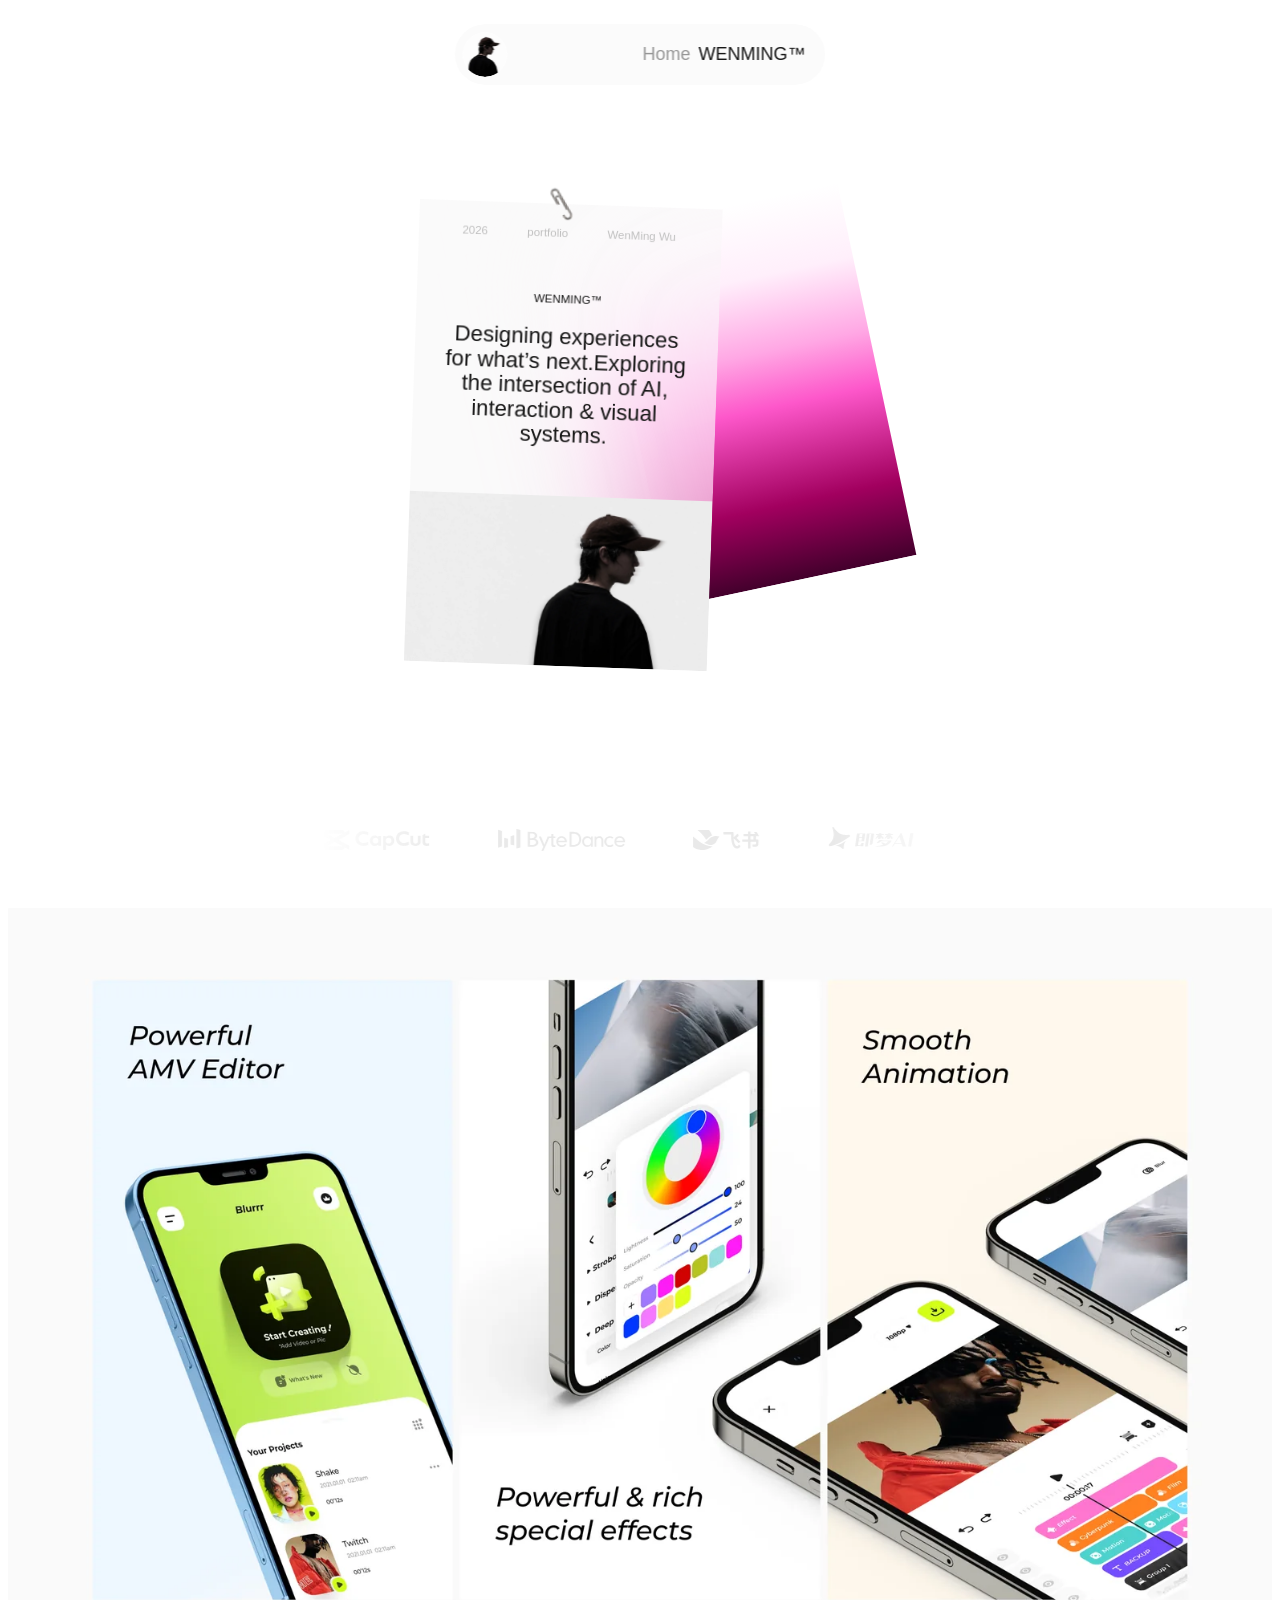
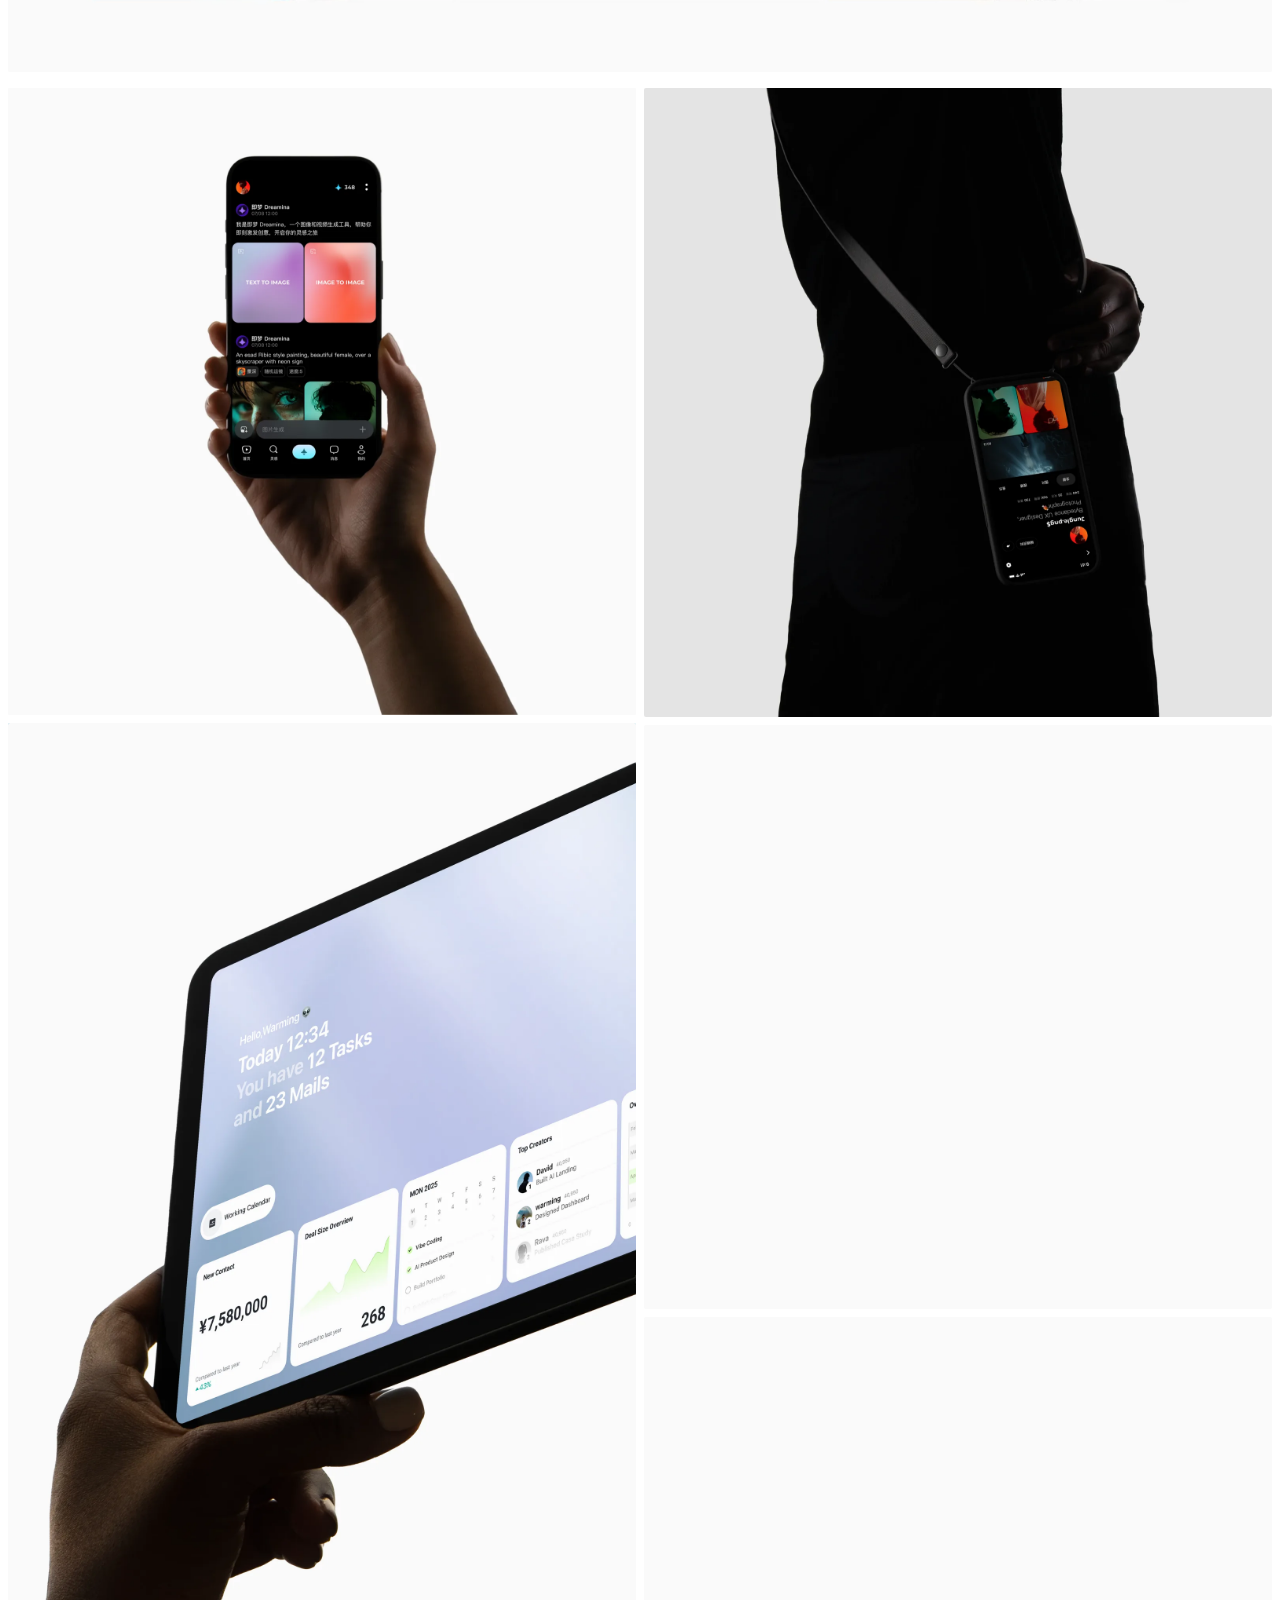
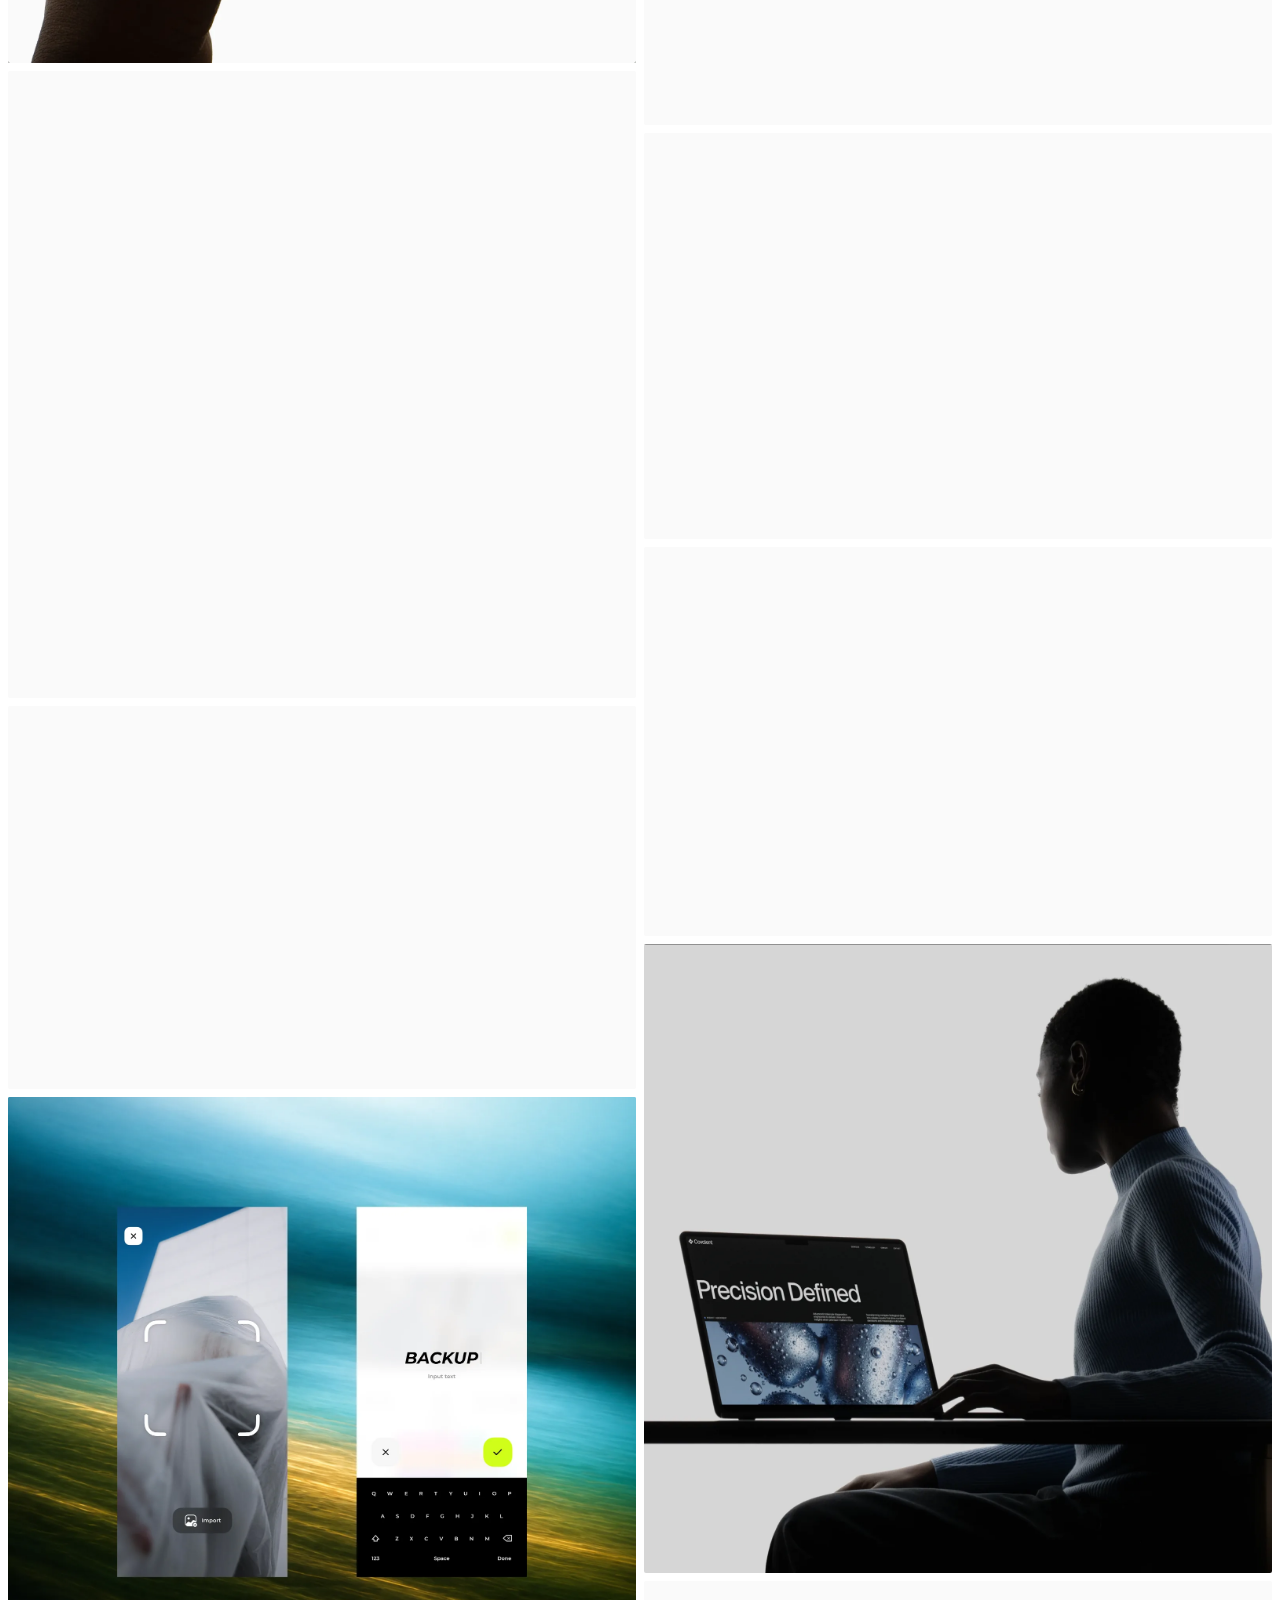
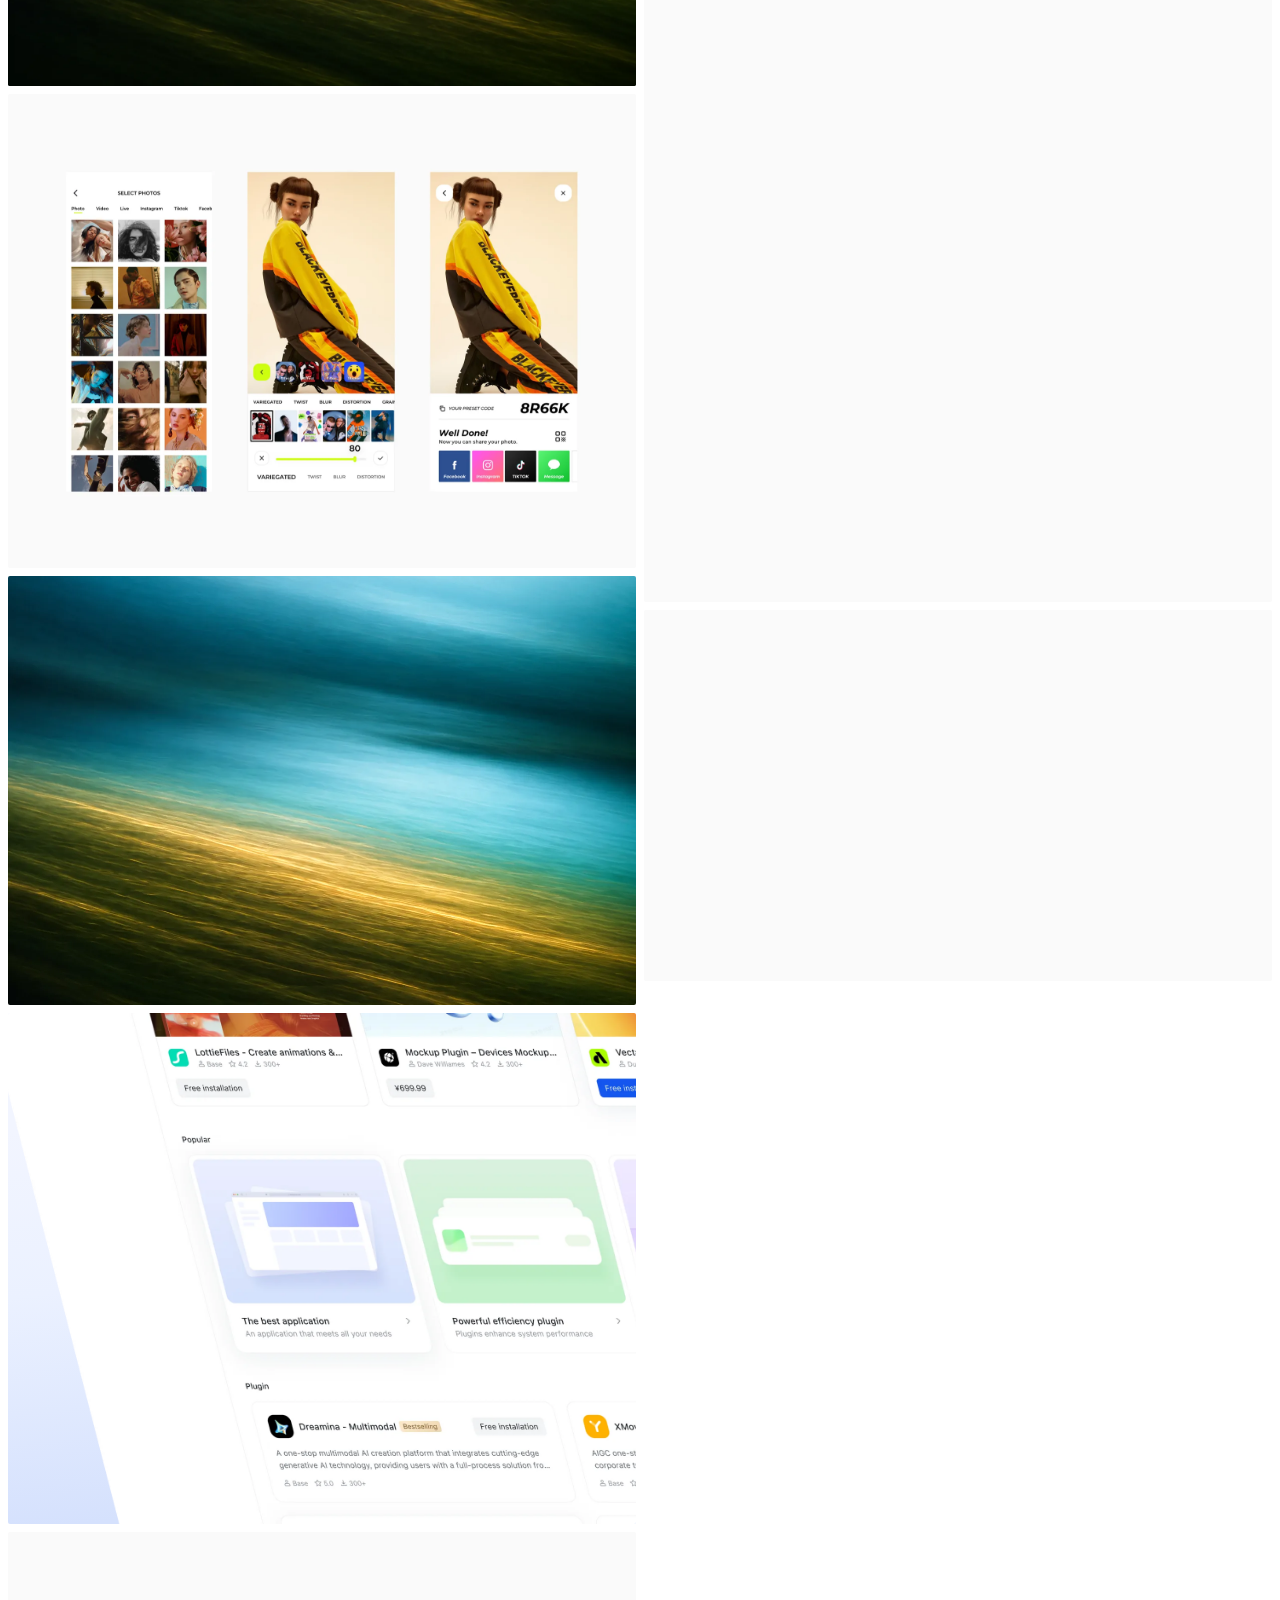
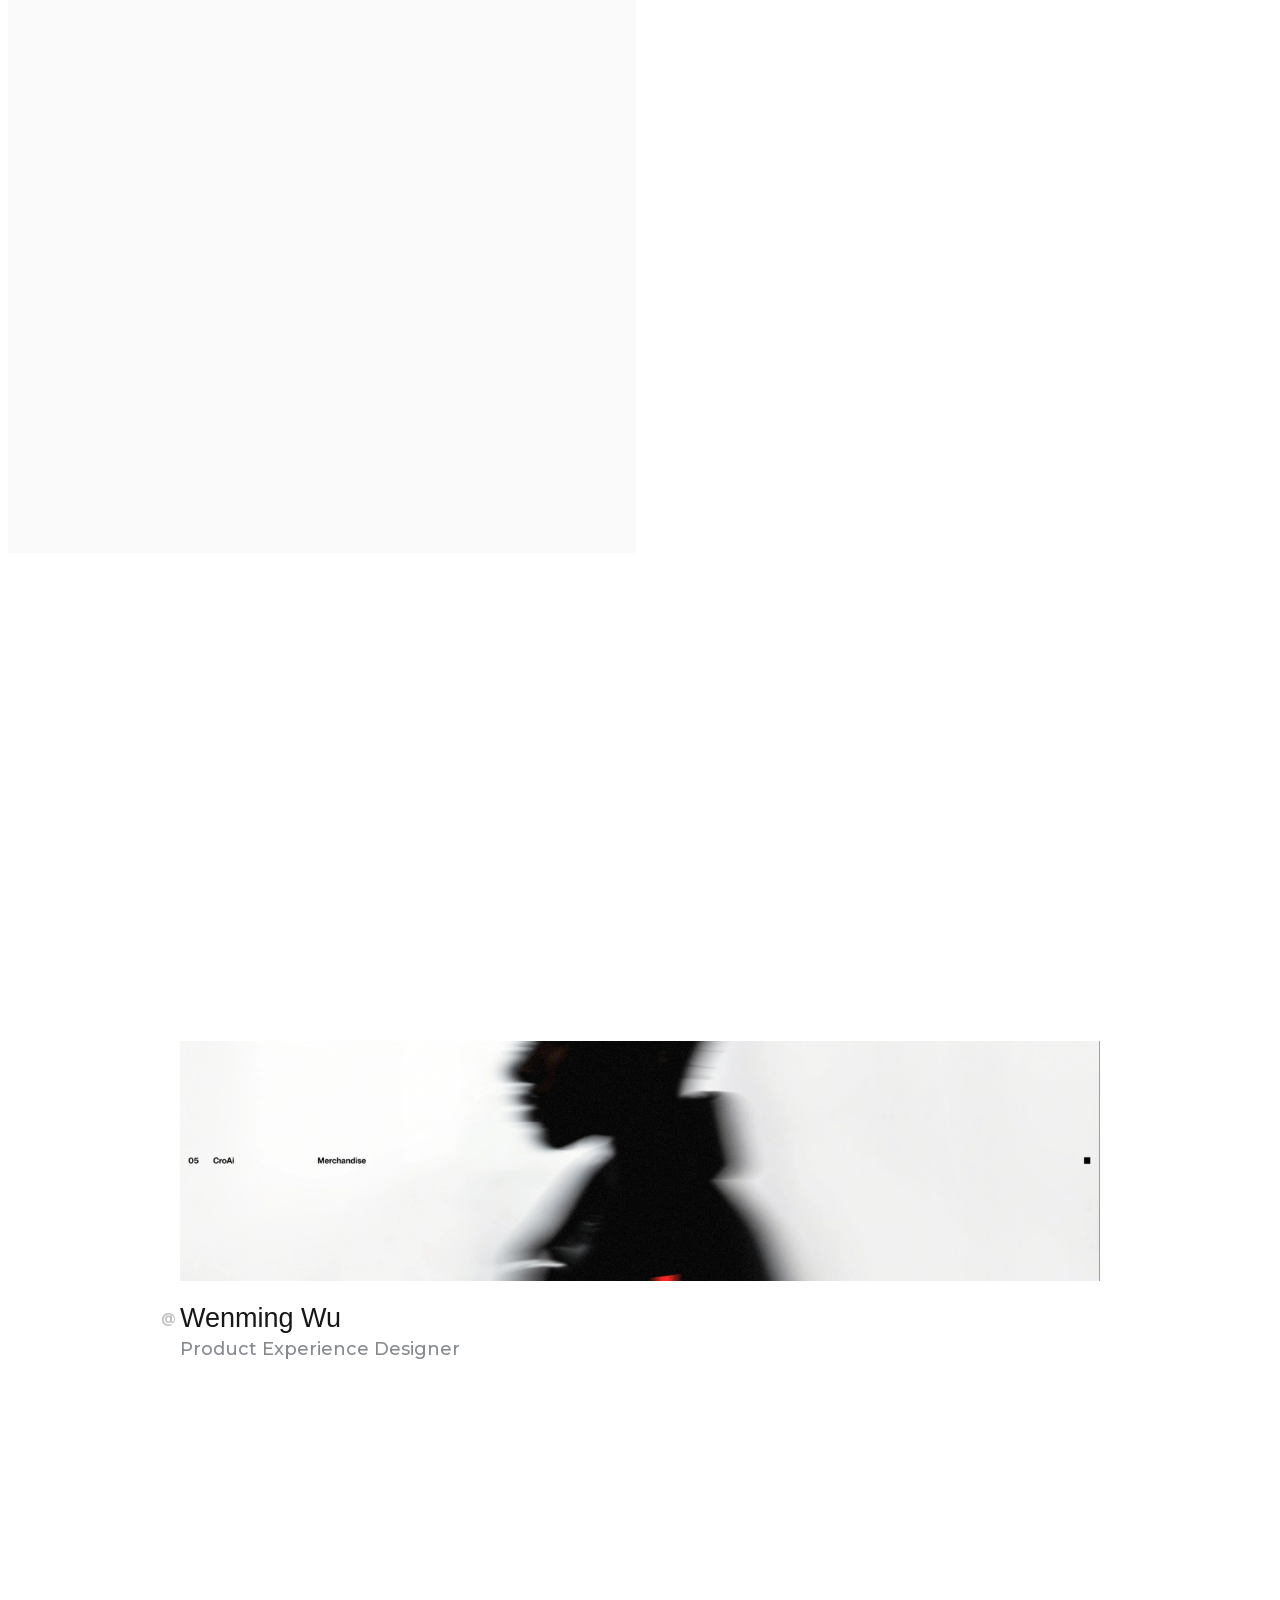
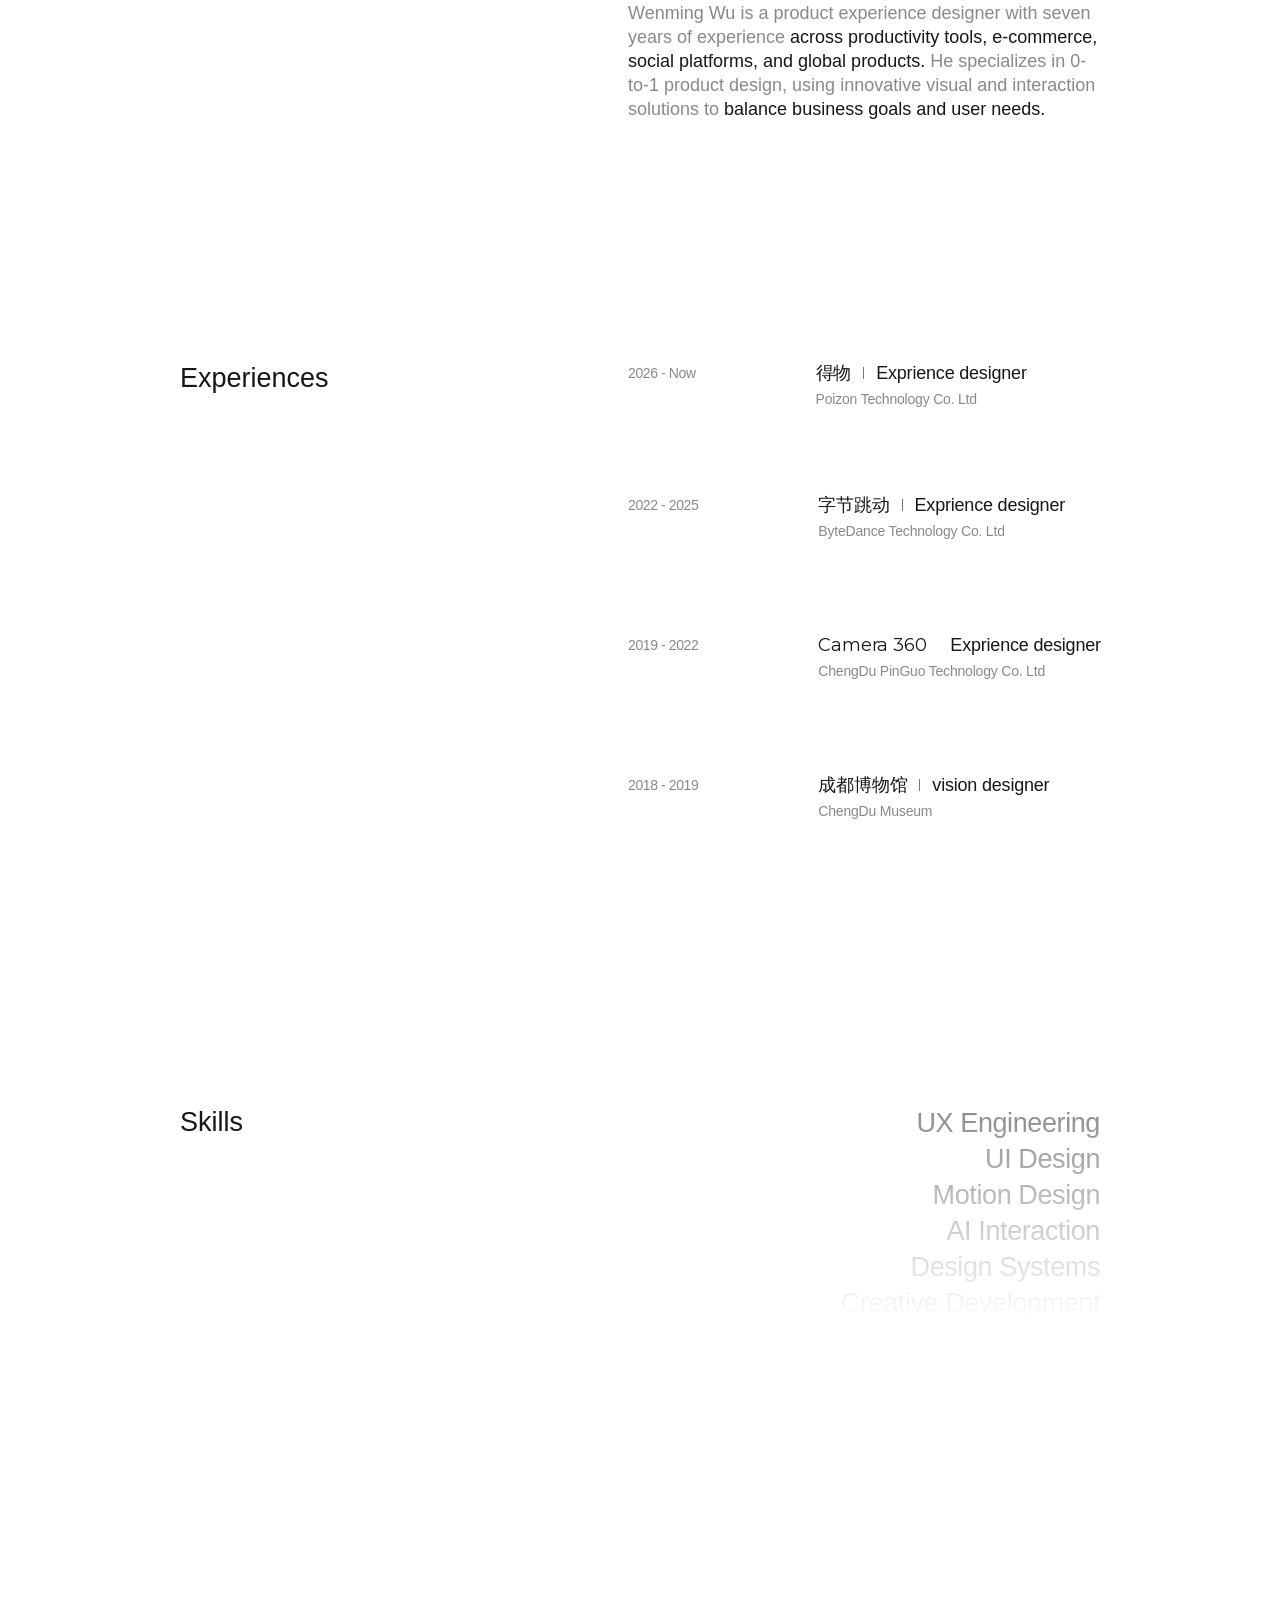
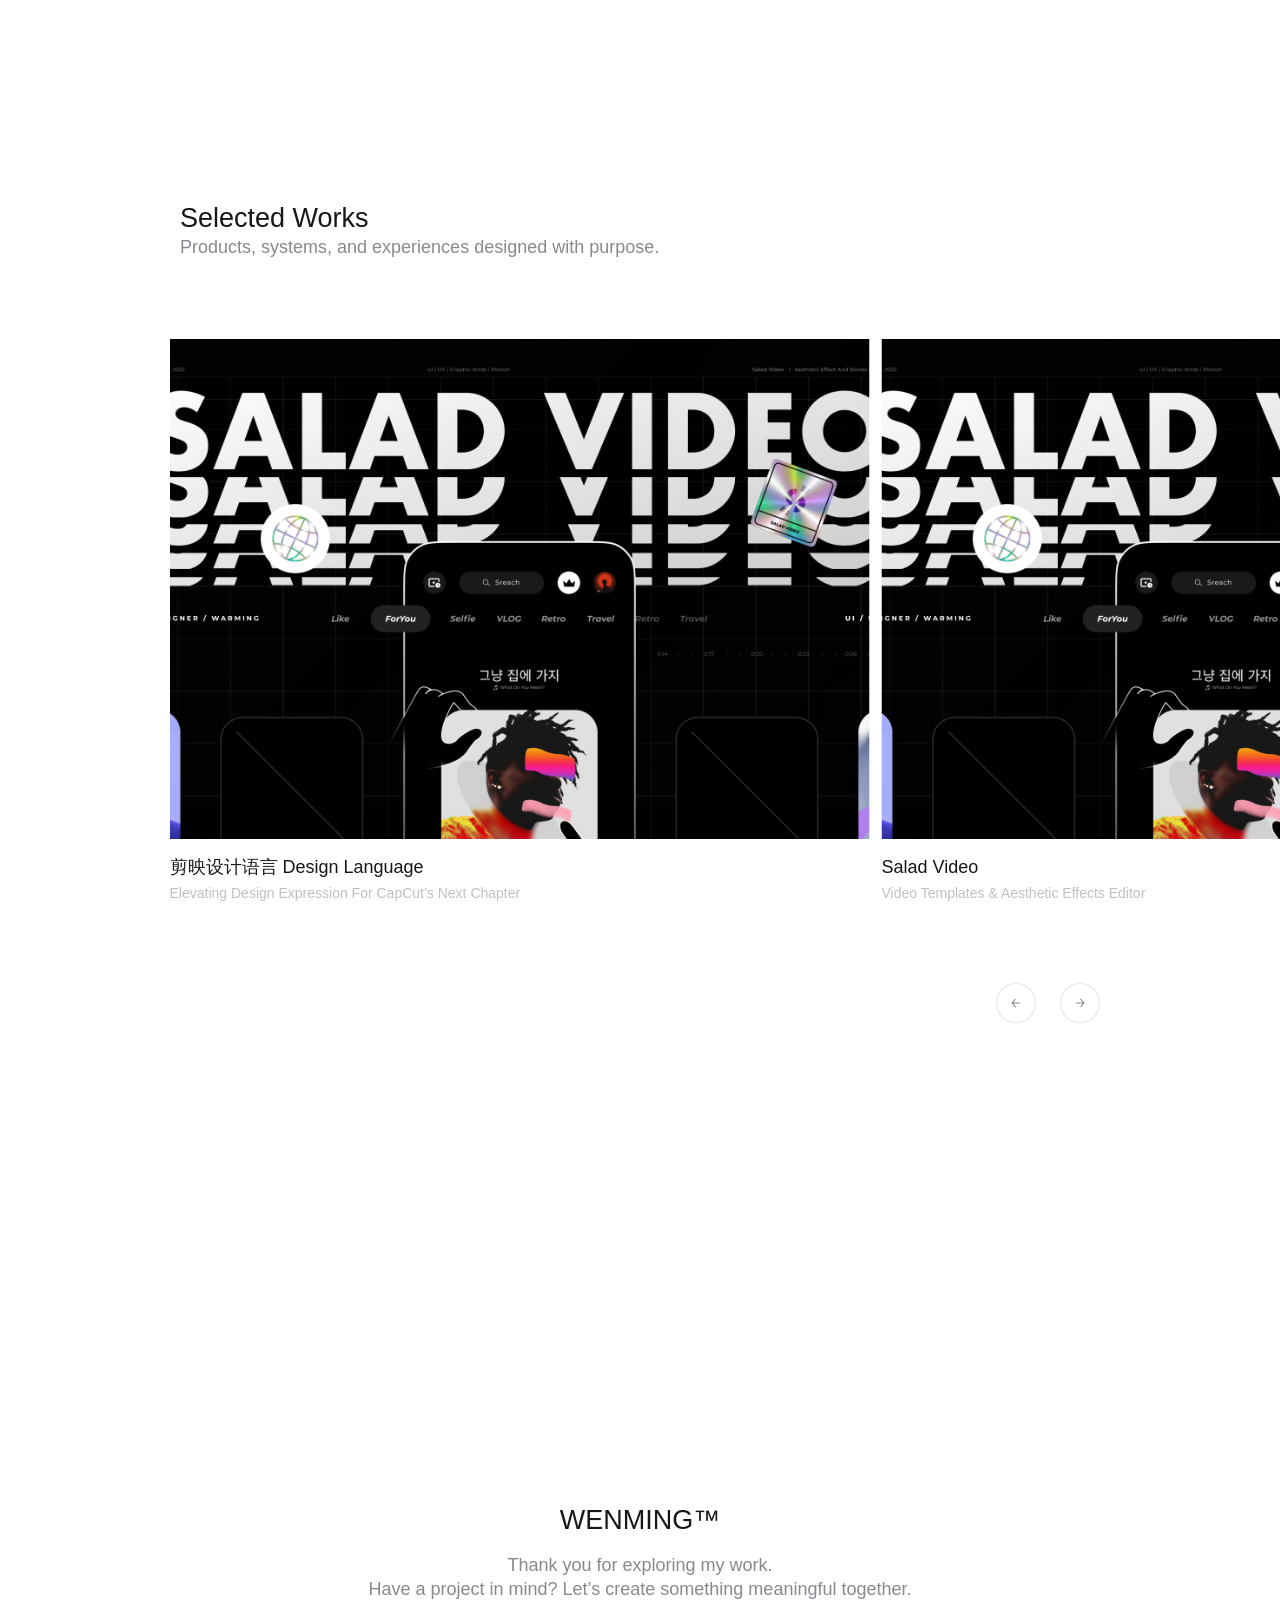
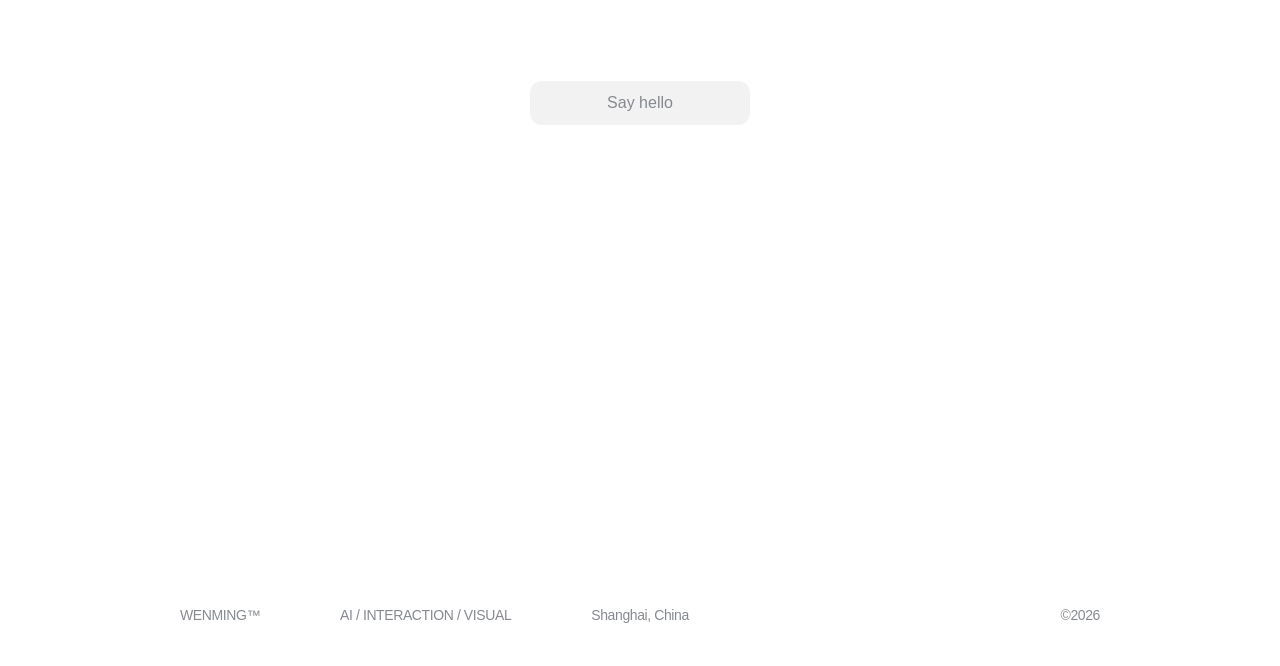
==== index.html @ 547f442d "Release site v1.1.0 mobile adaptation" ====
<!DOCTYPE html>
<html lang="zh-CN">
<head>
  <meta charset="UTF-8">
  <meta name="viewport" content="width=device-width, initial-scale=1.0">
  <meta name="description" content="Wu Wenming, product experience designer portfolio.">
  <title>Wu Wenming — Product Experience Designer</title>
  <link rel="preload" href="assets/fonts/montserrat-latin-400-600.woff2" as="font" type="font/woff2" crossorigin>
  <link rel="preload" href="assets/portfolio-v7/hero-card-image-1600.webp" as="image" type="image/webp">
  <link rel="preload" href="assets/portfolio-v7/paperclip-hd-384.webp" as="image" type="image/webp">
  <script>
    if ('scrollRestoration' in history) history.scrollRestoration = 'manual';
    window.scrollTo(0, 0);
  </script>
  <style>
    @font-face {
      font-family: "Montserrat";
      font-style: normal;
      font-weight: 400 600;
      font-display: swap;
      src: url("assets/fonts/montserrat-latin-400-600.woff2") format("woff2");
    }

    :root {
      --ink: #171717;
      --secondary: #868a8f;
      --muted: #c0c0c0;
      --canvas: #ffffff;
      --subtle: #fafafa;
      --nav-glass: rgba(245, 245, 245, 0.82);
      --dark: #111111;
      --info-blue: #e3eff9;
      --page-gutter: 16px;
      --content: 920px;
      --project-detail-content: 1200px;
      --type-title: 27px;
      --type-description: 18px;
      --type-label: 14px;
      --line-title: 34px;
      --line-description: 24px;
      --line-label: 20px;
      --mobile-info-gutter: 48px;
      --ease: cubic-bezier(0.22, 1, 0.36, 1);
      --ease-pop: cubic-bezier(0.34, 1.26, 0.64, 1);
    }

    * {
      box-sizing: border-box;
    }

    html {
      scroll-behavior: smooth;
      overflow-x: hidden;
      overflow-anchor: none;
      background: var(--canvas);
      scrollbar-color: rgba(23, 23, 23, 0.34) transparent;
      scrollbar-width: thin;
    }

    ::-webkit-scrollbar {
      width: 8px;
    }

    ::-webkit-scrollbar-track {
      background: transparent;
    }

    ::-webkit-scrollbar-thumb {
      border: 2px solid transparent;
      border-radius: 999px;
      background: rgba(23, 23, 23, 0.34);
      background-clip: padding-box;
    }

    html.lenis,
    html.lenis body {
      height: auto;
    }

    .lenis.lenis-smooth {
      scroll-behavior: auto !important;
    }

    .lenis.lenis-stopped {
      overflow: clip;
    }

    body {
      margin: 0;
      min-width: 320px;
      overflow-x: hidden;
      color: var(--ink);
      background: var(--canvas);
      font-family: "Montserrat", "Helvetica Neue", Arial, sans-serif;
      text-rendering: optimizeLegibility;
      -webkit-font-smoothing: antialiased;
    }

    body.is-loading {
      overflow: hidden;
    }

    body.is-loading::after {
      position: fixed;
      inset: 0;
      z-index: 1000;
      background: #fff;
      content: "";
    }

    ::selection {
      color: #149bff;
      background: rgba(20, 155, 255, 0.14);
    }

    button,
    a {
      color: inherit;
      font: inherit;
    }

    a {
      text-decoration: none;
    }

    img {
      display: block;
      max-width: 100%;
    }

    h1,
    h2,
    h3,
    p,
    figure {
      margin: 0;
    }

    .sr-only {
      position: absolute;
      width: 1px;
      height: 1px;
      padding: 0;
      overflow: hidden;
      clip: rect(0, 0, 0, 0);
      white-space: nowrap;
      border: 0;
    }

    .skip-link {
      position: fixed;
      top: 10px;
      left: 10px;
      z-index: 100;
      padding: 10px 14px;
      border-radius: 3px;
      color: #fff;
      background: #000;
      transform: translateY(-150%);
      transition: transform 220ms var(--ease);
    }

    .skip-link:focus {
      transform: translateY(0);
    }

    .topbar {
      --profile-width: min(395px, calc(100vw - 24px));
      --profile-avatar-x: -309px;
      --profile-avatar-y: 20.5px;
      --profile-avatar-scale: 1.6842;
      --topbar-closed-height: 45px;
      --topbar-avatar-slot: 46px;
      --topbar-closed-width: calc(100% - var(--topbar-avatar-slot));
      --topbar-panel-closed-shift: -23px;
      --profile-morph-duration: 800ms;
      --profile-morph-ease: cubic-bezier(0.32, 0.72, 0, 1);
      --profile-panel-background: rgba(250, 250, 250, 0.88);
      position: fixed;
      top: 32px;
      left: 50%;
      z-index: 50;
      display: flex;
      gap: 8px;
      align-items: flex-start;
      height: var(--topbar-closed-height);
      transform: translate(-50%, -8px);
      animation: topbar-in 680ms var(--ease) 520ms forwards;
      transition: height var(--profile-morph-duration) var(--profile-morph-ease);
    }

    .topbar::before {
      position: absolute;
      top: 0;
      left: 50%;
      z-index: 0;
      width: var(--topbar-closed-width);
      height: var(--topbar-closed-height);
      border-radius: 12px;
      background: var(--profile-panel-background);
      backdrop-filter: blur(20px) saturate(130%);
      -webkit-backdrop-filter: blur(20px) saturate(130%);
      content: "";
      transform: translateX(calc(-50% + var(--topbar-panel-closed-shift)));
      transform-origin: top center;
      transition:
        width var(--profile-morph-duration) var(--profile-morph-ease),
        height var(--profile-morph-duration) var(--profile-morph-ease),
        border-radius var(--profile-morph-duration) var(--profile-morph-ease),
        transform var(--profile-morph-duration) var(--profile-morph-ease);
      will-change: width, height, border-radius, transform;
    }

    .nav-pill {
      position: relative;
      z-index: 1;
      display: flex;
      gap: 4px;
      align-items: center;
      padding: 2px;
      border-radius: 12px;
      background: transparent;
      transition: opacity 240ms var(--ease), filter 240ms var(--ease);
    }

    @supports not ((backdrop-filter: blur(1px)) or (-webkit-backdrop-filter: blur(1px))) {
      .topbar::before {
        background: rgba(250, 250, 250, 0.96);
      }
    }

    .nav-link {
      display: inline-flex;
      align-items: center;
      justify-content: center;
      min-height: 41px;
      padding: 0 12px;
      border-radius: 10px;
      color: var(--secondary);
      font-size: 14px;
      font-weight: 500;
      text-transform: capitalize;
      transition: color 360ms var(--ease), background 360ms var(--ease), transform 360ms var(--ease);
    }

    .nav-link:focus-visible {
      color: var(--secondary);
      background: #f2f2f2;
      outline: none;
      box-shadow: inset 0 0 0 2px rgba(23, 23, 23, 0.22);
    }

    @media (hover: hover) {
      .nav-link:hover {
        color: var(--secondary);
        background: #f2f2f2;
      }
    }

    .nav-link:active {
      transform: scale(0.96);
    }

    .nav-link.is-active {
      color: var(--ink);
      background: #fff;
    }

    .avatar-pill {
      position: relative;
      z-index: 3;
      display: block;
      flex: none;
      width: 38px;
      height: 38px;
      margin-top: 3.5px;
      padding: 1px;
      overflow: hidden;
      border: 0;
      border-radius: 50%;
      background: #fafafa;
      cursor: pointer;
      transform-origin: top left;
      transition:
        transform var(--profile-morph-duration) var(--profile-morph-ease),
        padding var(--profile-morph-duration) var(--profile-morph-ease),
        background-color var(--profile-morph-duration) var(--profile-morph-ease),
        box-shadow var(--profile-morph-duration) var(--profile-morph-ease);
    }

    .avatar-pill span {
      position: relative;
      display: block;
      width: 100%;
      height: 100%;
      overflow: hidden;
      border-radius: 50%;
    }

    .avatar-pill img {
      position: absolute;
      top: 0;
      left: -65.33%;
      width: 177.68%;
      max-width: none;
      height: 100%;
    }

    .avatar-pill:hover {
      background: #f2f2f2;
    }

    .avatar-pill:focus-visible {
      outline: 2px solid rgba(23, 23, 23, 0.24);
      outline-offset: 2px;
    }

    .profile-card {
      position: absolute;
      top: 0;
      left: 50%;
      z-index: 2;
      width: var(--profile-width);
      height: 380px;
      padding: 104px 24px 24px;
      overflow: hidden;
      color: var(--secondary);
      font-family: "Helvetica Neue", Helvetica, Arial, sans-serif;
      pointer-events: none;
      opacity: 0;
      filter: blur(8px);
      transform: translateX(-50%);
      transition:
        opacity var(--profile-morph-duration) var(--profile-morph-ease),
        filter var(--profile-morph-duration) var(--profile-morph-ease);
    }

    .profile-kicker,
    .profile-title,
    .profile-meta,
    .profile-actions {
      opacity: 1;
      filter: none;
      transform: none;
      transition: none;
    }

    .profile-kicker {
      margin: 0;
      font-size: 10px;
      font-weight: 500;
      line-height: 12px;
      white-space: nowrap;
    }

    .profile-title {
      margin: 16px 0 0;
      color: var(--secondary);
      font-size: 23.4px;
      font-weight: 500;
      line-height: 30px;
    }

    .profile-title-line {
      display: block;
    }

    .profile-title-line strong {
      color: var(--ink);
      font-weight: 500;
    }

    .profile-meta {
      display: flex;
      align-items: flex-end;
      justify-content: space-between;
      width: 100%;
      margin-top: 16px;
      font-size: 10px;
      font-weight: 400;
      line-height: 12px;
      white-space: nowrap;
    }

    .profile-meta-left {
      display: flex;
      gap: 12px;
      align-items: flex-end;
    }

    .profile-actions {
      position: absolute;
      right: 24px;
      bottom: 24px;
      left: 24px;
      display: grid;
      grid-template-columns: 120px minmax(0, 1fr);
      gap: 8px;
      height: 44px;
    }

    .profile-action {
      display: inline-flex;
      gap: 2px;
      align-items: center;
      justify-content: center;
      height: 44px;
      border-radius: 12px;
      color: var(--secondary);
      background: #fff;
      font-size: 14px;
      font-weight: 400;
      line-height: 21px;
      letter-spacing: 0;
      transition: color 300ms var(--ease), background-color 300ms var(--ease), transform 300ms var(--ease);
    }

    .profile-action img {
      width: 12px;
      height: 12px;
      transition: transform 320ms var(--ease);
    }

    @media (hover: hover) {
      .profile-action:hover {
        color: var(--ink);
        background: #f2f2f2;
      }

      .profile-action:hover img {
        transform: translate(1px, -1px);
      }
    }

    .profile-action:active {
      transform: scale(0.98);
    }

    .topbar.is-profile-open {
      height: 380px;
      transition: height var(--profile-morph-duration) var(--profile-morph-ease);
    }

    .topbar.is-profile-open::before {
      width: var(--profile-width);
      height: 380px;
      border-radius: 16px;
      background: var(--profile-panel-background);
      transform: translateX(-50%);
      transition:
        width var(--profile-morph-duration) var(--profile-morph-ease),
        height var(--profile-morph-duration) var(--profile-morph-ease),
        border-radius var(--profile-morph-duration) var(--profile-morph-ease),
        transform var(--profile-morph-duration) var(--profile-morph-ease);
    }

    .topbar.is-profile-open .nav-pill {
      pointer-events: none;
      opacity: 0;
      filter: blur(9px);
      transform: none;
    }

    .topbar.is-profile-open .avatar-pill {
      padding: 0;
      background: transparent;
      box-shadow: none;
      transform: translate3d(var(--profile-avatar-x), var(--profile-avatar-y), 0) scale(var(--profile-avatar-scale));
      transition:
        transform var(--profile-morph-duration) var(--profile-morph-ease),
        padding var(--profile-morph-duration) var(--profile-morph-ease),
        background-color var(--profile-morph-duration) var(--profile-morph-ease),
        box-shadow var(--profile-morph-duration) var(--profile-morph-ease);
    }

    .topbar.is-profile-open .avatar-pill:focus-visible {
      outline: none;
    }

    .topbar.is-profile-open .profile-card {
      pointer-events: auto;
      opacity: 1;
      filter: blur(0);
    }

    .topbar.is-profile-open .profile-kicker,
    .topbar.is-profile-open .profile-title,
    .topbar.is-profile-open .profile-meta,
    .topbar.is-profile-open .profile-actions {
      opacity: 1;
      filter: none;
      transform: none;
      transition-delay: 0ms;
    }

    .hero {
      position: relative;
      min-height: max(100svh, 680px);
      overflow: hidden;
      background: var(--canvas);
    }

    .hero-flash {
      position: absolute;
      top: 15.625%;
      left: 50%;
      width: min(1251px, calc(100% - 40px), 122.168svh);
      aspect-ratio: 1251 / 704;
      overflow: hidden;
      background: #f5f5f5;
      transform: translateX(-50%);
    }

    .hero-flash-frame {
      position: absolute;
      inset: 0;
      width: 100%;
      height: 100%;
      object-fit: cover;
      opacity: 0;
      visibility: hidden;
    }

    .hero-flash-frame.is-active {
      opacity: 1;
      visibility: visible;
    }

    .hero-meta {
      position: absolute;
      top: 50%;
      left: 50%;
      display: flex;
      align-items: center;
      justify-content: space-between;
      width: min(1100px, calc(100% - 80px), 107.422svh);
      color: #171717;
      font-size: 14px;
      font-weight: 600;
      line-height: normal;
      text-transform: capitalize;
      transform: translate(-50%, -50%);
      pointer-events: none;
    }

    .hero-meta-left {
      display: flex;
      gap: 100px;
      align-items: center;
    }

    .hero-meta-marker {
      width: 12px;
      height: 12px;
      background: #111;
    }

    .hero-meta-name {
      position: relative;
      text-transform: uppercase;
    }

    .hero-meta-name::before {
      content: "@";
      position: absolute;
      right: calc(100% + 2px);
    }

    .hero-statement {
      position: absolute;
      bottom: 5.47%;
      left: 50%;
      width: min(520px, calc(100% - 40px));
      color: #c0c0c0;
      font-size: 18px;
      font-weight: 500;
      line-height: 30px;
      text-align: center;
      transform: translateX(-50%);
    }

    .hero-statement {
      opacity: 0;
      filter: blur(8px);
      transform: translate(-50%, 12px);
      animation: statement-in 720ms var(--ease) 520ms forwards;
    }

    .about {
      position: relative;
      min-height: max(100svh, 900px);
      color: #fff;
      background:
        linear-gradient(180deg, #000 0%, #000 9%, #03101d 22%, #0e3b70 44%, #2367ad 65%, #74a9dd 82%, #e3eff9 100%);
    }

    .about-inner {
      position: relative;
      width: min(var(--content), calc(100% - 40px));
      min-height: max(100svh, 900px);
      margin: 0 auto;
      padding: clamp(92px, 11.523svh, 118px) 0;
    }

    .about-grid {
      display: grid;
      grid-template-columns: minmax(0, 390px) minmax(0, 390px);
      gap: 140px;
    }

    .about-identity {
      position: relative;
      display: flex;
      flex-direction: column;
      gap: 2px;
    }

    .about-identity h2,
    .experience-title,
    .skills-title {
      color: #fff;
      font-size: 18px;
      font-weight: 600;
      line-height: 27px;
    }

    .about-identity h2 {
      text-transform: uppercase;
    }

    .about-identity h2::before {
      content: "@";
      position: absolute;
      right: calc(100% + 4px);
    }

    .about-identity p {
      color: rgba(255, 255, 255, 0.7);
      font-size: 14px;
      font-weight: 500;
      line-height: 21px;
    }

    .about-copy {
      width: 390px;
      margin-top: 80px;
      color: #fff;
      font-size: 18px;
      font-weight: 500;
      line-height: 27px;
      text-transform: capitalize;
    }

    .about-emphasis {
      text-decoration: underline;
      text-decoration-thickness: 1px;
      text-underline-offset: 2px;
    }

    .logo-marquee {
      position: absolute;
      bottom: clamp(92px, 11.523svh, 118px);
      left: -20px;
      width: calc(100% + 40px);
      height: 40px;
      overflow: hidden;
      mask-image: linear-gradient(90deg, transparent, #000 9%, #000 91%, transparent);
      -webkit-mask-image: linear-gradient(90deg, transparent, #000 9%, #000 91%, transparent);
    }

    .logo-track {
      display: flex;
      width: max-content;
      height: 40px;
      opacity: 0.6;
      transform: translateZ(0);
      will-change: transform;
      animation: marquee 22s linear infinite;
    }

    .logo-set {
      display: flex;
      flex: none;
      gap: 80px;
      align-items: center;
      padding-right: 80px;
    }

    .marquee-logo {
      display: flex;
      flex: none;
      align-items: center;
      justify-content: center;
      height: 40px;
    }

    .marquee-logo img {
      flex: none;
      object-fit: contain;
    }

    .marquee-logo--bytedance {
      width: 145px;
    }

    .marquee-logo--bytedance img {
      width: 145px;
      height: 28px;
    }

    .marquee-logo--capcut {
      width: 100px;
    }

    .marquee-logo--capcut img {
      width: 100px;
      height: 19px;
    }

    .marquee-logo--dreamina {
      gap: 5px;
      width: 96px;
    }

    .marquee-logo--dreamina .logo-mark {
      width: 22px;
      height: 22px;
    }

    .marquee-logo--dreamina .logo-word {
      width: 58px;
      height: 14px;
    }

    .marquee-logo--feishu {
      position: relative;
      width: 67px;
    }

    .marquee-logo--feishu .logo-mark {
      position: absolute;
      top: 50%;
      left: 0;
      width: 25.45px;
      height: 19.43px;
      transform: translateY(-50%);
    }

    .feishu-word-crop {
      position: absolute;
      top: 50%;
      left: 29.75px;
      width: 36.75px;
      height: 21px;
      overflow: hidden;
      transform: translateY(-50%);
    }

    .marquee-logo--feishu .logo-word-source {
      position: absolute;
      top: -3.32px;
      left: -35.88px;
      width: 74.08px;
      max-width: none;
      height: 27.64px;
    }

    .marquee-logo--poizon {
      width: 68px;
    }

    .marquee-logo--poizon img {
      width: 62px;
      height: 24px;
    }

    .experience {
      min-width: 0;
    }

    .experience-list {
      display: flex;
      flex-direction: column;
      gap: 40px;
      margin-top: 40px;
    }

    .experience-row {
      display: grid;
      grid-template-columns: 70px minmax(0, 1fr);
      gap: 60px;
      align-items: start;
      min-height: 84px;
    }

    .experience-date {
      color: rgba(255, 255, 255, 0.6);
      font-size: 12px;
      font-weight: 600;
      line-height: 24px;
      white-space: nowrap;
    }

    .experience-detail {
      min-width: 0;
    }

    .company-line {
      display: flex;
      gap: 12px;
      align-items: center;
      color: #fff;
      font-size: 14px;
      font-weight: 500;
      line-height: 24px;
      white-space: nowrap;
    }

    .company-line > span:first-child {
      font-family: "PingFang SC", "Montserrat", sans-serif;
    }

    .company-line .divider {
      width: 1px;
      height: 12px;
      background: currentColor;
      opacity: 0.58;
    }

    .company-period {
      color: rgba(255, 255, 255, 0.7);
      font-size: 14px;
      font-weight: 500;
      line-height: 24px;
      white-space: nowrap;
    }

    .company-logo {
      display: flex;
      align-items: center;
      justify-content: flex-start;
      width: 108px;
      height: 20px;
      margin-top: 16px;
      opacity: 0.4;
    }

    .company-logo img {
      width: auto;
      max-width: 100%;
      max-height: 30px;
      object-fit: contain;
    }

    .company-logo--poizon img {
      width: 50px;
      height: 20px;
    }

    .company-logo--bytedance img {
      width: 102px;
      height: 20px;
    }

    .skills {
      display: flex;
      gap: 24px;
      align-items: start;
      justify-content: space-between;
      margin-top: 80px;
    }

    .skills-list {
      width: 208px;
      color: transparent;
      background: linear-gradient(180deg, #fff 20%, rgba(255, 255, 255, 0.1) 100%);
      background-clip: text;
      -webkit-background-clip: text;
      font-size: 18px;
      font-weight: 600;
      line-height: 27px;
      text-align: right;
    }

    .gallery {
      width: 100%;
      padding: 16px;
      background: var(--canvas);
    }

    .gallery-feature,
    .gallery-item {
      position: relative;
      overflow: hidden;
      border-radius: 2px;
      background: #fafaf9;
    }

    .gallery-feature {
      width: 100%;
      aspect-ratio: 1408 / 1072;
    }

    .gallery-feature img,
    .gallery-item img {
      width: 100%;
      height: 100%;
      object-fit: cover;
    }

    .gallery-grid {
      display: grid;
      grid-template-columns: minmax(0, 1fr) minmax(0, 1fr);
      gap: 16px;
      margin-top: 16px;
    }

    .gallery-column {
      display: flex;
      flex-direction: column;
      gap: 16px;
      min-width: 0;
    }

    .ratio-portrait { aspect-ratio: 696 / 1044; }
    .ratio-landscape { aspect-ratio: 696 / 522; }
    .ratio-square { aspect-ratio: 696 / 695; }
    .ratio-wide { aspect-ratio: 696 / 460; }
    .ratio-short { aspect-ratio: 696 / 450; }
    .ratio-tall { aspect-ratio: 696 / 647; }

    .works {
      overflow: hidden;
      padding: 240px 20px 160px;
      background: var(--canvas);
    }

    .works-inner {
      width: min(var(--content), 100%);
      margin: 0 auto;
    }

    .works-intro {
      display: flex;
      flex-direction: column;
      gap: 8px;
      width: 592px;
      max-width: 100%;
    }

    .works-intro h2,
    .works-intro p {
      font-family: "Montserrat", "Helvetica Neue", Arial, sans-serif;
      font-size: 27px;
      line-height: 40px;
    }

    .works-intro h2 {
      font-weight: 500;
    }

    .works-intro p {
      color: var(--secondary);
      font-weight: 400;
    }

    .works-marquee {
      width: calc(50vw + min(var(--content), calc(100vw - 40px)) / 2);
      margin-top: 60px;
      overflow: visible;
    }

    .works-track {
      display: flex;
      width: max-content;
      transform: translate3d(0, 0, 0);
      will-change: transform;
    }

    .works-set {
      display: flex;
      flex: none;
      gap: 6px;
    }

    .work-card {
      display: flex;
      flex: 0 0 min(700px, calc(100vw - 40px));
      flex-direction: column;
      gap: 12px;
      min-width: 0;
      cursor: pointer;
    }

    .work-cover {
      position: relative;
      aspect-ratio: 700 / 420;
      overflow: hidden;
      border-radius: 2px;
      background: var(--subtle);
    }

    .work-cover img {
      width: 100%;
      height: 100%;
      object-fit: cover;
    }

    .work-copy {
      display: flex;
      flex-direction: column;
      gap: 0;
      margin-top: 0;
      font-size: 14px;
      line-height: normal;
      letter-spacing: 0.5px;
    }

    .work-copy h3 {
      font-family: -apple-system, BlinkMacSystemFont, "SF Pro Text", "PingFang SC", sans-serif;
      font-size: inherit;
      font-weight: 500;
    }

    .work-copy p {
      overflow: hidden;
      color: var(--secondary);
      font-family: "Montserrat", Arial, sans-serif;
      font-weight: 500;
      margin-top: 4px;
      text-overflow: ellipsis;
      white-space: nowrap;
    }

    .work-explore-row {
      display: flex;
      align-items: center;
      min-height: 31px;
      margin-top: 16px;
      visibility: hidden;
      opacity: 0;
      filter: blur(5px);
      transform: translateY(8px);
      transition: visibility 0s linear 360ms, opacity 360ms var(--ease), filter 360ms var(--ease), transform 460ms var(--ease);
    }

    .work-card:hover .work-explore-row,
    .work-card:focus-within .work-explore-row {
      visibility: visible;
      opacity: 1;
      filter: blur(0);
      transform: translateY(0);
      transition-delay: 0s;
    }

    .work-explore {
      display: inline-flex;
      gap: 6px;
      align-items: center;
      justify-content: center;
      padding: 8px 12px;
      border: 0.5px solid rgba(0, 0, 0, 0.1);
      border-radius: 8px;
      color: var(--ink);
      background: #fff;
      font-family: "Montserrat", Arial, sans-serif;
      font-size: 12px;
      font-weight: 600;
      line-height: normal;
      letter-spacing: 0;
      text-transform: capitalize;
      cursor: pointer;
      appearance: none;
      transition: color 320ms var(--ease), background-color 320ms var(--ease), transform 320ms var(--ease);
      -webkit-tap-highlight-color: transparent;
    }

    .work-explore:hover {
      background: #f2f2f2;
    }

    .work-explore:active {
      transform: scale(0.97);
    }

    .work-explore:focus-visible {
      outline: 2px solid #149bff;
      outline-offset: 3px;
    }

    .work-explore img {
      width: 10px;
      height: 10px;
    }

    .works-controls {
      display: flex;
      gap: 20px;
      align-items: center;
      justify-content: flex-end;
      width: 100%;
      margin-top: 60px;
    }

    .works-nav-button {
      display: inline-flex;
      align-items: center;
      justify-content: center;
      width: 40px;
      height: 40px;
      padding: 12px;
      border: 0.5px solid rgba(0, 0, 0, 0.1);
      border-radius: 50%;
      background: #fff;
      cursor: pointer;
      appearance: none;
      transition: background-color 320ms var(--ease), transform 420ms var(--ease);
      -webkit-tap-highlight-color: transparent;
    }

    .works-nav-button--next {
      background: var(--subtle);
    }

    .works-nav-button img {
      width: 16px;
      height: 16px;
      transition: transform 420ms var(--ease);
    }

    .works-nav-button--previous img {
      transform: rotate(180deg);
    }

    .works-nav-button:hover {
      background: #f2f2f2;
    }

    .works-nav-button--previous:hover img {
      transform: translateX(-2px) rotate(180deg);
    }

    .works-nav-button--next:hover img {
      transform: translateX(2px);
    }

    .works-nav-button:active {
      transform: scale(0.94);
      transition-duration: 120ms;
    }

    .works-nav-button:focus-visible {
      outline: 2px solid #149bff;
      outline-offset: 3px;
    }

    body.project-detail-open {
      overflow: hidden;
    }

    .project-detail {
      position: fixed;
      inset: 0;
      z-index: 90;
      visibility: hidden;
      overflow: hidden;
      opacity: 0;
      pointer-events: none;
      background: #fff;
      backdrop-filter: none;
      -webkit-backdrop-filter: none;
      transition: opacity 420ms var(--ease), visibility 0s linear 420ms;
    }

    .project-detail.is-open {
      visibility: visible;
      opacity: 1;
      pointer-events: auto;
      transition: opacity 520ms var(--ease), visibility 0s;
    }

    @supports not ((backdrop-filter: blur(1px)) or (-webkit-backdrop-filter: blur(1px))) {
      .project-detail {
        background: #fff;
      }
    }

    .project-detail-scroll {
      position: absolute;
      inset: 0;
      overflow-x: hidden;
      overflow-y: auto;
      overscroll-behavior: contain;
      scrollbar-color: rgba(23, 23, 23, 0.24) transparent;
      scrollbar-width: thin;
    }

    .project-detail-scroll:focus {
      outline: none;
    }

    .project-detail-close {
      position: fixed;
      top: 40px;
      right: 40px;
      z-index: 2;
      display: inline-flex;
      align-items: center;
      justify-content: center;
      width: 40px;
      height: 40px;
      padding: 10px;
      border: 0.417px solid rgba(0, 0, 0, 0.1);
      border-radius: 50%;
      background: var(--subtle);
      cursor: pointer;
      appearance: none;
      opacity: 0;
      filter: blur(8px);
      transform: scale(0.92);
      transition: color 320ms var(--ease), background-color 320ms var(--ease), opacity 500ms var(--ease), filter 500ms var(--ease), transform 500ms var(--ease);
      -webkit-tap-highlight-color: transparent;
    }

    .project-detail.is-open .project-detail-close {
      opacity: 1;
      filter: blur(0);
      transform: scale(1);
      transition-delay: 200ms, 0ms, 320ms, 320ms, 320ms;
    }

    .project-detail-close:hover {
      background: #f2f2f2;
    }

    .project-detail-close:active {
      transform: scale(0.94);
      transition-duration: 120ms;
    }

    .project-detail-close:focus-visible {
      outline: none;
    }

    .project-detail-close img {
      width: 20px;
      height: 20px;
      transform: rotate(45deg);
    }

    .project-detail-header {
      display: flex;
      flex-direction: column;
      gap: 16px;
      align-items: center;
      justify-content: center;
      width: min(403px, calc(100% - 96px));
      margin: 80px auto 0;
      text-align: center;
      letter-spacing: 0.5px;
    }

    .project-detail-year,
    .project-detail-name,
    .project-detail-title {
      opacity: 0;
      filter: blur(10px);
      transform: translateY(10px);
    }

    .project-detail-title {
      color: var(--ink);
      font-family: "Montserrat", Arial, sans-serif;
      font-size: var(--type-title);
      font-weight: 500;
      line-height: normal;
    }

    .project-detail-year,
    .project-detail-name {
      color: var(--secondary);
      font-family: -apple-system, BlinkMacSystemFont, "SF Pro Text", "PingFang SC", sans-serif;
      font-size: var(--type-label);
      font-weight: 500;
      line-height: normal;
    }

    .project-detail.is-open .project-detail-title,
    .project-detail.is-open .project-detail-year,
    .project-detail.is-open .project-detail-name {
      opacity: 1;
      filter: blur(0);
      transform: translateY(0);
      transition: opacity 600ms var(--ease), filter 600ms var(--ease), transform 700ms var(--ease);
    }

    .project-detail.is-open .project-detail-title {
      transition-delay: 120ms;
    }

    .project-detail.is-open .project-detail-year {
      transition-delay: 220ms;
    }

    .project-detail.is-open .project-detail-name {
      transition-delay: 320ms;
    }

    .project-detail-gallery {
      width: min(var(--project-detail-content), calc(100% - 40px));
      margin: 80px auto 120px;
      opacity: 0;
      filter: blur(10px);
      transform: translateY(72px);
    }

    .project-detail.is-open .project-detail-gallery {
      opacity: 1;
      filter: blur(0);
      transform: translateY(0);
      transition: opacity 800ms var(--ease) 260ms, filter 800ms var(--ease) 260ms, transform 900ms var(--ease) 260ms;
    }

    .project-detail-media {
      position: relative;
      width: 100%;
      overflow: hidden;
      background: #fafafa;
    }

    .project-detail-media img {
      display: block;
      width: 100%;
      height: 100%;
      object-fit: cover;
      opacity: 0;
    }

    .project-detail-media.is-loaded img {
      opacity: 1;
    }

    .project-detail-media.is-error::after {
      position: absolute;
      inset: 0;
      display: grid;
      place-items: center;
      color: var(--secondary);
      font-size: 12px;
      content: "Image unavailable";
    }

    .reveal {
      opacity: 0;
      filter: blur(9px);
      transform: translateY(24px);
      transition: opacity 680ms var(--ease), filter 680ms var(--ease), transform 680ms var(--ease);
      transition-delay: var(--reveal-delay, 0ms);
    }

    .reveal.is-visible {
      opacity: 1;
      filter: blur(0);
      transform: translateY(0);
    }

    @keyframes mask-rise {
      to { transform: translateY(0); }
    }

    @keyframes statement-in {
      to { opacity: 1; filter: blur(0); transform: translate(-50%, 0); }
    }

    @keyframes topbar-in {
      to { transform: translate(-50%, 0); }
    }

    @keyframes marquee {
      to { transform: translateX(-50%); }
    }

    @media (max-width: 900px) {
      .topbar {
        top: 16px;
        max-width: calc(100% - 24px);
      }

      .nav-link {
        padding: 0 11px;
        font-size: 12px;
      }

      .hero-meta {
        width: min(86%, calc(100% - 64px));
        font-size: 12px;
      }

      .hero-meta-left {
        gap: clamp(32px, 9vw, 80px);
      }

      .about {
        min-height: 0;
      }

      .about-inner {
        width: calc(100% - 40px);
        min-height: 0;
        padding: 120px 0;
      }

      .about-grid {
        grid-template-columns: 1fr;
        gap: 100px;
      }

      .about-copy {
        width: min(390px, 100%);
      }

      .skills {
        width: min(390px, 100%);
      }

      .logo-marquee {
        position: relative;
        bottom: auto;
        left: -20px;
        margin-top: 100px;
      }

      .experience-list {
        width: min(390px, 100%);
      }

      .works {
        padding-top: 160px;
      }
    }

    @media (max-width: 640px) {
      .topbar {
        --topbar-closed-height: 42px;
        --topbar-avatar-slot: 44px;
      }

      .nav-pill {
        gap: 1px;
      }

      .nav-link {
        min-height: 38px;
        padding: 0 8px;
        font-size: 11px;
      }

      .avatar-pill {
        width: 36px;
        height: 36px;
        margin-top: 3px;
      }

      .avatar-pill span {
        width: 100%;
        height: 100%;
      }

      .profile-title {
        font-size: clamp(20px, 3.65vw, 23.4px);
        line-height: clamp(27px, 4.69vw, 30px);
      }

      .profile-actions {
        grid-template-columns: minmax(104px, 120px) minmax(0, 1fr);
      }

      .hero-flash {
        top: 18%;
        width: calc(100% - 24px);
      }

      .hero-meta {
        top: 50%;
        width: calc(100% - 40px);
        font-size: 10px;
      }

      .hero-meta-left {
        gap: 20px;
      }

      .hero-meta-marker {
        width: 8px;
        height: 8px;
      }

      .hero-statement {
        width: calc(100% - 40px);
        font-size: 16px;
        line-height: 24px;
      }

      .experience-row {
        grid-template-columns: 72px minmax(0, 1fr);
        gap: 20px;
      }

      .company-line {
        flex-wrap: wrap;
        gap: 4px 8px;
        font-size: 13px;
        line-height: 20px;
        white-space: normal;
      }

      .company-line .divider {
        margin-top: 4px;
      }

      .company-period {
        font-size: 13px;
        line-height: 20px;
        white-space: normal;
      }

      .company-logo {
        margin-top: 10px;
      }

      .logo-set {
        gap: 48px;
        padding-right: 48px;
      }

      .gallery {
        padding: 16px;
      }

      .gallery-grid {
        grid-template-columns: 1fr;
        gap: 16px;
        margin-top: 16px;
      }

      .gallery-column {
        gap: 16px;
      }

      .works {
        padding: 120px 20px 100px;
      }

      .works-intro h2,
      .works-intro p {
        font-size: 24px;
        line-height: 34px;
      }

      .works-marquee {
        margin-top: 60px;
      }

      .works-set {
        gap: 6px;
      }

      .work-copy {
        font-size: 14px;
        line-height: normal;
      }

      .works-controls {
        margin-top: 40px;
      }

      .project-detail-close {
        top: 16px;
        right: 16px;
        width: 40px;
        height: 40px;
        padding: 10px;
      }

      .project-detail-header {
        width: calc(100% - 88px);
        margin-top: 88px;
      }

      .project-detail-title {
        font-size: 24px;
        line-height: 32px;
      }

      .project-detail-year,
      .project-detail-name {
        font-size: 14px;
      }

      .project-detail-gallery {
        width: calc(100% - 40px);
        margin-top: 64px;
        margin-bottom: 80px;
      }
    }

    @media (hover: none) {
      .work-explore-row {
        visibility: visible;
        opacity: 1;
        filter: blur(0);
        transform: none;
      }
    }

    @media (max-width: 360px) {
      .nav-link {
        padding: 0 6px;
        font-size: 10px;
      }
    }

    /* PortfolioPageFrame1 - latest Figma layout */
    body {
      font-family: "Helvetica Neue", Helvetica, Arial, "PingFang SC", sans-serif;
    }

    .topbar {
      --topbar-closed-height: 49px;
      --topbar-avatar-slot: 54px;
      --topbar-panel-closed-shift: -27px;
      gap: 12px;
    }

    .topbar::before,
    .nav-pill {
      border-radius: 12px;
    }

    .nav-pill {
      gap: 4px;
      padding: 2px;
    }

    .nav-link {
      min-height: 45px;
      padding: 0 12px;
      font-family: "Helvetica Neue", Helvetica, Arial, sans-serif;
      font-size: 14px;
      font-weight: 400;
    }

    .avatar-pill {
      width: 42px;
      height: 42px;
      margin-top: 3.5px;
    }

    .hero {
      height: max(100svh, 720px);
      min-height: 720px;
      background: #f7f8f8 url("assets/portfolio-v4/hero-bg.png") center / cover no-repeat;
    }

    .hero-flash {
      top: 50%;
      width: min(920px, calc(100vw - 40px), calc((100svh - 180px) * 1.776));
      aspect-ratio: 920 / 518;
      border-radius: 0;
      background: #edf0ef;
      transform: translate(-50%, -50%);
    }

    .hero-meta {
      top: 50%;
      width: min(1100px, calc(100% - 80px));
      font-family: "Helvetica Neue", Helvetica, Arial, sans-serif;
      font-size: 16px;
      font-weight: 500;
      line-height: 21px;
      letter-spacing: -0.4px;
      text-transform: uppercase;
    }

    .hero-meta-left {
      gap: 100px;
    }

    .hero-meta-name {
      text-transform: uppercase;
    }

    .hero-meta-name::before {
      right: calc(100% + 2px);
      font-family: "Montserrat", Arial, sans-serif;
      font-size: 14px;
      font-weight: 600;
    }

    .hero-logo-row {
      position: absolute;
      bottom: 50px;
      left: 50%;
      width: min(640px, calc(100% - 40px));
      height: 40px;
      overflow: hidden;
      opacity: 0.1;
      transform: translateX(-50%);
      mask-image: linear-gradient(90deg, transparent 0, #000 20%, #000 80%, transparent 100%);
      -webkit-mask-image: linear-gradient(90deg, transparent 0, #000 20%, #000 80%, transparent 100%);
    }

    .hero-logo-track {
      display: flex;
      width: max-content;
      height: 40px;
      transform: translate3d(-50%, 0, 0);
      will-change: transform;
      animation: hero-logo-marquee 32s linear infinite;
    }

    .hero-logo-set {
      display: flex;
      flex: none;
      gap: 60px;
      align-items: center;
      height: 40px;
      padding-right: 60px;
    }

    .hero-logo-row img {
      flex: none;
      height: 40px;
      object-fit: contain;
    }

    .hero-logo-row img:nth-child(1) { width: 145px; }
    .hero-logo-row img:nth-child(2) { width: 97.344px; }
    .hero-logo-row img:nth-child(3) { width: 91.429px; }
    .hero-logo-row img:nth-child(4) { width: 66.5px; }
    .hero-logo-row img:nth-child(5) { width: 68px; }

    @keyframes hero-logo-marquee {
      to { transform: translate3d(0, 0, 0); }
    }

    .about {
      height: max(100svh, 720px);
      min-height: 720px;
      background: linear-gradient(
        180deg,
        rgb(233, 244, 247) 0%,
        rgb(128, 180, 233) 20%,
        rgb(29, 98, 173) 40%,
        rgb(9, 52, 99) 60%,
        rgb(3, 3, 3) 80%,
        rgb(4, 4, 4) 100%
      );
    }

    .about-inner {
      display: flex;
      align-items: center;
      width: min(920px, calc(100% - 40px));
      height: 100%;
      min-height: 0;
      padding: 0;
    }

    .about-grid {
      grid-template-columns: minmax(0, 409px) minmax(0, 371px);
      gap: 140px;
      width: 100%;
    }

    .about-profile {
      display: flex;
      flex-direction: column;
      min-width: 0;
    }

    .about-identity {
      gap: 0;
    }

    .about-identity h2,
    .experience-title,
    .skills-title {
      font-family: "Helvetica Neue", Helvetica, Arial, sans-serif;
      font-size: 18px;
      font-weight: 400;
      line-height: 21px;
      letter-spacing: -0.4px;
    }

    .about-identity h2 {
      text-transform: none;
    }

    .about-identity h2::before {
      right: calc(100% + 4px);
      font-family: "Montserrat", Arial, sans-serif;
      font-size: 14px;
      font-weight: 600;
    }

    .about-identity p {
      margin-top: 2px;
      font-family: "Montserrat", Arial, sans-serif;
      font-size: 14px;
      font-weight: 500;
      line-height: 21px;
    }

    .about-copy {
      width: 409px;
      margin-top: 120px;
      font-family: "Helvetica Neue", Helvetica, Arial, sans-serif;
      font-size: 18px;
      font-weight: 400;
      line-height: 21px;
      letter-spacing: -0.4px;
      text-transform: none;
    }

    .skills {
      gap: 24px;
      margin-top: 120px;
    }

    .skills-list {
      width: 171px;
      color: transparent;
      background: linear-gradient(180deg, #fff 15%, rgba(255, 255, 255, 0.08) 100%);
      background-clip: text;
      -webkit-background-clip: text;
      font-family: "Helvetica Neue", Helvetica, Arial, sans-serif;
      font-size: 18px;
      font-weight: 400;
      line-height: 21px;
      letter-spacing: -0.4px;
      text-align: right;
    }

    .experience-list {
      gap: 40px;
      margin-top: 40px;
    }

    .experience-row {
      grid-template-columns: 70px minmax(0, 1fr);
      gap: 60px;
      min-height: 78px;
    }

    .experience-date,
    .company-line,
    .company-period {
      font-family: "Helvetica Neue", Helvetica, Arial, "PingFang SC", sans-serif;
      font-size: 14.4px;
      font-weight: 400;
      line-height: 19px;
      letter-spacing: -0.2px;
    }

    .experience-date {
      color: rgba(255, 255, 255, 0.6);
    }

    .company-line {
      gap: 12px;
    }

    .company-line .divider {
      height: 12px;
    }

    .company-period {
      margin-top: 4px;
      color: rgba(255, 255, 255, 0.7);
    }

    .company-logo {
      height: 20px;
      margin-top: 16px;
      opacity: 0.4;
    }

    .gallery {
      padding: 8px;
    }

    .gallery-feature {
      aspect-ratio: 1424 / 908;
    }

    .gallery-grid {
      gap: 8px;
      margin-top: 8px;
    }

    .gallery-column {
      gap: 8px;
    }

    .gallery-square {
      aspect-ratio: 708 / 706.983;
    }

    .gallery-phone-pair {
      display: flex;
      gap: 36px;
      align-items: center;
      justify-content: center;
      aspect-ratio: 708 / 560;
      background: #fafaf9;
    }

    .gallery-phone-pair img {
      flex: none;
      width: 28.955%;
      height: 79.286%;
      border-radius: 12px;
      object-fit: cover;
    }

    .gallery-left-wide { aspect-ratio: 708 / 464; }
    .gallery-right-tall { aspect-ratio: 708 / 658.155; }
    .gallery-right-medium { aspect-ratio: 708 / 460; }
    .gallery-right-short { aspect-ratio: 708 / 450; }

    .gallery-right-tall img {
      position: absolute;
      inset: 0;
    }

    .works {
      overflow: visible;
      margin-top: 320px;
      padding: 0 20px;
    }

    .works-inner {
      width: min(920px, 100%);
      max-width: 920px;
      margin: 0 auto;
    }

    .works-intro {
      width: 100%;
      margin: 0 0 120px;
    }

    .works-intro h2,
    .works-intro p {
      font-family: "Helvetica Neue", Helvetica, Arial, sans-serif;
      font-weight: 400;
      letter-spacing: -0.4px;
    }

    .works-intro h2 {
      font-size: 27px;
      line-height: 30px;
    }

    .works-intro p {
      color: var(--secondary);
      font-size: 27px;
      line-height: 30px;
    }

    .works-grid {
      display: grid;
      grid-template-columns: repeat(2, minmax(0, 1fr));
      gap: 80px 40px;
    }

    .work-card {
      display: flex;
      flex: none;
      flex-direction: column;
      gap: 12px;
      min-width: 0;
      cursor: pointer;
      outline: none;
    }

    .work-cover {
      aspect-ratio: 5 / 3;
      border-radius: 2px;
    }

    .work-cover-layered img {
      position: absolute;
      inset: 0;
    }

    .work-copy {
      gap: 4px;
      margin: 0;
      letter-spacing: -0.2px;
    }

    .work-copy h3 {
      font-family: "Helvetica Neue", Helvetica, Arial, "PingFang SC", sans-serif;
      font-size: 14.4px;
      font-weight: 400;
      line-height: 19px;
      letter-spacing: -0.2px;
    }

    .work-copy p {
      margin: 0;
      overflow: visible;
      color: var(--muted);
      font-family: "Helvetica Neue", Helvetica, Arial, sans-serif;
      font-size: 14px;
      font-weight: 400;
      line-height: 21px;
      letter-spacing: -0.4px;
      text-overflow: clip;
      text-transform: capitalize;
      white-space: normal;
    }

    .work-card:focus-visible .work-cover {
      box-shadow: 0 0 0 2px #149bff;
    }

    .site-footer {
      width: min(920px, calc(100% - 40px));
      margin: 320px auto 120px;
    }

    .footer-message {
      display: flex;
      gap: 24px;
      align-items: flex-start;
      width: 432px;
    }

    .footer-message img {
      flex: none;
      width: 28px;
      height: 24px;
      margin-top: 4px;
    }

    .footer-message p {
      width: 380px;
      color: #c0c0c0;
      font-family: Didot, "Bodoni 72", "Times New Roman", serif;
      font-size: 46.4px;
      font-weight: 600;
      line-height: 47.56px;
      letter-spacing: 0;
      transform: scaleX(0.78);
      transform-origin: top left;
    }

    .footer-meta {
      display: flex;
      align-items: flex-end;
      justify-content: space-between;
      margin-top: 96px;
      color: #171717;
      font-family: "Helvetica Neue", Helvetica, Arial, sans-serif;
      font-size: 10px;
      font-weight: 400;
      line-height: 12px;
    }

    .footer-meta > div {
      display: flex;
      gap: 80px;
      align-items: flex-end;
    }

    .footer-meta > div span:not(:first-child) {
      color: var(--secondary);
    }

    @media (max-width: 900px) {
      .topbar {
        --topbar-closed-height: 45px;
        --topbar-avatar-slot: 50px;
        --topbar-panel-closed-shift: -25px;
        gap: 8px;
      }

      .nav-link {
        min-height: 41px;
        padding: 0 10px;
        font-size: 12px;
      }

      .avatar-pill {
        width: 38px;
        height: 38px;
      }

      .hero-flash {
        width: min(calc(100% - 32px), calc((100svh - 170px) * 1.776));
      }

      .hero-meta {
        width: calc(100% - 40px);
        font-size: 12px;
        line-height: 16px;
      }

      .hero-meta-left {
        gap: clamp(24px, 7vw, 60px);
      }

      .hero-logo-row {
        bottom: 32px;
      }

      .hero-logo-set {
        gap: 32px;
        padding-right: 32px;
      }

      .about {
        height: auto;
        min-height: 0;
      }

      .about-inner {
        height: auto;
        padding: 120px 0 100px;
      }

      .about-grid {
        grid-template-columns: 1fr;
        gap: 100px;
      }

      .about-copy {
        width: min(409px, 100%);
      }

      .skills,
      .experience-list {
        width: min(409px, 100%);
      }

      .gallery-phone-pair {
        gap: 5vw;
      }

      .works {
        margin-top: 200px;
      }

      .works-intro {
        width: min(100%, 920px);
      }

      .site-footer {
        margin-top: 200px;
      }
    }

    @media (max-width: 640px) {
      .hero {
        height: max(100svh, 640px);
        min-height: 640px;
      }

      .hero-meta {
        top: 50%;
        font-size: 10px;
        line-height: 13px;
      }

      .hero-meta-left {
        gap: 18px;
      }

      .hero-meta-marker {
        width: 8px;
        height: 8px;
      }

      .hero-meta-name::before {
        font-size: 10px;
      }

      .hero-logo-row {
        width: calc(100% - 32px);
        height: 28px;
      }

      .hero-logo-track,
      .hero-logo-set {
        height: 28px;
      }

      .hero-logo-set {
        gap: 20px;
        padding-right: 20px;
      }

      .hero-logo-set img {
        width: auto !important;
        max-width: 22%;
        height: 28px;
      }

      .about-inner {
        width: calc(100% - 48px);
        padding: 104px 0 88px;
      }

      .about-copy,
      .skills {
        margin-top: 72px;
      }

      .about-grid {
        gap: 80px;
      }

      .experience-row {
        grid-template-columns: 74px minmax(0, 1fr);
        gap: 24px;
      }

      .company-line {
        flex-wrap: wrap;
        white-space: normal;
      }

      .gallery {
        padding: 8px;
      }

      .gallery-grid {
        grid-template-columns: 1fr;
      }

      .works {
        margin-top: 140px;
        padding: 0 8px;
      }

      .works-intro {
        width: calc(100% - 32px);
        margin-bottom: 48px;
      }

      .works-intro h2 {
        font-size: 30px;
        line-height: 36px;
      }

      .works-grid {
        grid-template-columns: 1fr;
        gap: 72px;
      }

      .site-footer {
        width: calc(100% - 40px);
        margin: 160px auto 64px;
      }

      .footer-message {
        width: 100%;
      }

      .footer-message p {
        width: auto;
        font-size: 38px;
        line-height: 40px;
        transform: none;
      }

      .footer-meta { margin-top: 56px; }

      .footer-meta,
      .footer-meta > div {
        gap: 20px;
        align-items: flex-start;
      }

      .footer-meta {
        flex-wrap: wrap;
      }

      .footer-meta > div {
        flex-wrap: wrap;
      }
    }

    /* PortfolioPageFrame1 - 2026-08 Figma revision */
    .hero {
      height: max(100svh, 680px);
      min-height: 680px;
      background: #fff url("assets/portfolio-v5/hero-bg.png") center / cover no-repeat;
    }

    .hero-flash {
      top: 50%;
      width: min(747px, calc(100% - 40px));
      aspect-ratio: 747 / 420;
      transform: translate(-50%, -50%);
    }

    .hero-meta {
      width: min(920px, calc(100% - 40px));
    }

    .hero-logo-row {
      bottom: 40px;
    }

    .gallery {
      display: flex;
      flex-direction: column;
      gap: 8px;
      padding: 8px;
      background: #fff;
    }

    .gallery-wide,
    .gallery-item {
      position: relative;
      margin: 0;
      overflow: hidden;
      border-radius: 2px;
      background: var(--subtle);
    }

    .gallery-wide img,
    .gallery-item img {
      display: block;
      width: 100%;
      height: 100%;
      object-fit: cover;
    }

    .gallery-wide--primary { aspect-ratio: 1424 / 860.589; }

    .gallery-grid {
      display: grid;
      grid-template-columns: repeat(2, minmax(0, 1fr));
      gap: 8px;
    }

    .gallery-column {
      display: flex;
      flex-direction: column;
      gap: 8px;
      min-width: 0;
    }

    .gallery-left-1 { aspect-ratio: 708 / 706.983; }
    .gallery-left-2 { aspect-ratio: 708 / 1060; }
    .gallery-left-3 { aspect-ratio: 708 / 706.983; }
    .gallery-left-4 { aspect-ratio: 708 / 431; }
    .gallery-left-5 { aspect-ratio: 708 / 665; }
    .gallery-left-6 { aspect-ratio: 708 / 534; }
    .gallery-left-7 { aspect-ratio: 708 / 483; }
    .gallery-left-8 { aspect-ratio: 708 / 577; }
    .gallery-left-9 { aspect-ratio: 708 / 700; }
    .gallery-right-1 { aspect-ratio: 708 / 709; }
    .gallery-right-2 { aspect-ratio: 708 / 658.155; }
    .gallery-right-3 { aspect-ratio: 708 / 460; }
    .gallery-right-4 { aspect-ratio: 708 / 458; }
    .gallery-right-5 { aspect-ratio: 708 / 439; }
    .gallery-right-6 { aspect-ratio: 708 / 709; }
    .gallery-right-7 { aspect-ratio: 708 / 700; }
    .gallery-right-8 { aspect-ratio: 708 / 418; }

    .gallery-layered img {
      position: absolute;
      inset: 0;
    }

    .gallery-gradient-blue {
      background: linear-gradient(174.321deg, #f2f5ff 20.472%, #ebf1ff 49.669%, #d5e1fd 90.277%);
    }

    .about {
      height: auto;
      min-height: 0;
      padding-top: 240px;
      color: var(--ink);
      background: #fff;
    }

    .about-inner {
      display: block;
      width: 100%;
      height: auto;
      min-height: 0;
      padding: 0;
    }

    .about-grid {
      display: flex;
      flex-direction: column;
      gap: 0;
      width: 100%;
    }

    .about-profile {
      display: contents;
    }

    .about-banner {
      position: relative;
      width: min(920px, calc(100% - 40px));
      aspect-ratio: 920 / 240;
      margin: 0 auto;
      overflow: hidden;
    }

    .about-banner img {
      position: absolute;
      inset: 0;
      width: 100%;
      height: 100%;
      object-fit: cover;
    }

    .about-identity {
      width: min(920px, calc(100% - 40px));
      margin: 20px auto 0;
      gap: 2px;
    }

    .about-identity h2,
    .experience-title,
    .skills-title {
      color: var(--ink);
      font-family: "Helvetica Neue", Helvetica, Arial, sans-serif;
      font-size: var(--type-title);
      font-weight: 400;
      line-height: 34px;
      letter-spacing: 0;
      text-transform: none;
    }

    .about-identity h2::before {
      right: calc(100% + 4px);
      color: var(--muted);
      font-family: "Montserrat", Arial, sans-serif;
      font-size: var(--type-label);
      font-weight: 600;
    }

    .about-identity p {
      margin: 0;
      color: var(--secondary);
      font-size: var(--type-description);
      line-height: var(--line-description);
    }

    .about-copy {
      width: 472px;
      max-width: calc(100% - 40px);
      margin: 240px max(20px, calc((100% - 920px) / 2)) 0 auto;
      color: var(--secondary);
      font-family: "Helvetica Neue", Helvetica, Arial, sans-serif;
      font-size: var(--type-description);
      font-weight: 400;
      line-height: 24px;
      letter-spacing: 0;
      text-transform: none;
    }

    .about-copy strong {
      color: var(--ink);
      font-weight: 400;
    }

    .experience {
      display: grid;
      grid-template-columns: 148px 472px;
      justify-content: space-between;
      width: min(920px, calc(100% - 40px));
      margin: 240px auto 0;
    }

    .experience-list {
      display: flex;
      flex-direction: column;
      gap: 48px;
      width: 472px;
      margin-top: 0;
    }

    .experience-row {
      display: grid;
      grid-template-columns: max-content 1fr;
      gap: 120px;
      align-items: start;
    }

    .experience-date {
      color: var(--secondary);
      font-size: var(--type-label);
      line-height: 24px;
      letter-spacing: -0.4px;
      text-transform: capitalize;
      white-space: nowrap;
    }

    .experience-detail {
      display: flex;
      flex-direction: column;
      gap: 16px;
      min-width: 0;
    }

    .company-line {
      display: flex;
      gap: 12px;
      align-items: center;
      color: var(--ink);
      font-size: var(--type-description);
      line-height: 24px;
      white-space: nowrap;
    }

    .company-period {
      margin-top: 4px;
      color: var(--secondary);
      font-size: var(--type-label);
      line-height: 20px;
      white-space: nowrap;
    }

    .company-logo {
      width: auto;
      height: 28px;
      margin-top: 0;
      opacity: .4;
    }

    .company-logo img {
      width: auto;
      height: 100%;
      object-fit: contain;
    }

    .company-logo--poizon { height: 20px; }

    .skills {
      display: flex;
      align-items: flex-start;
      justify-content: space-between;
      width: min(920px, calc(100% - 40px));
      margin: 240px auto 0;
    }

    .skills-list {
      width: 268px;
      margin: 0;
      color: transparent;
      background: linear-gradient(180deg, var(--secondary), #fff);
      background-clip: text;
      -webkit-background-clip: text;
      font-family: "Helvetica Neue", Helvetica, Arial, sans-serif;
      font-size: var(--type-title);
      font-weight: 400;
      line-height: 36px;
      text-align: right;
    }

    .works {
      margin-top: 240px;
      padding: 0;
      overflow: hidden;
      background: #fff;
    }

    .works-inner {
      width: min(920px, calc(100% - 40px));
      max-width: 920px;
      margin: 0 auto;
    }

    .works-intro {
      width: 100%;
      margin: 0 0 80px;
      gap: 0;
    }

    .works-intro h2 {
      font-family: "Helvetica Neue", Helvetica, Arial, sans-serif;
      font-size: var(--type-title);
      font-weight: 400;
      line-height: var(--line-title);
      letter-spacing: 0;
    }

    .works-intro p {
      width: 800px;
      max-width: 100%;
      color: var(--secondary);
      font-family: "Helvetica Neue", Helvetica, Arial, sans-serif;
      font-size: var(--type-description);
      font-weight: 400;
      line-height: var(--line-description);
      letter-spacing: 0;
    }

    .works-marquee {
      width: 100vw;
      margin: 0;
      overflow: hidden;
      touch-action: pan-y;
    }

    .works-track {
      display: flex;
      width: max-content;
      margin-left: max(20px, calc((100vw - 920px) / 2));
      transform: translate3d(0, 0, 0);
      will-change: transform;
    }

    .works-set {
      display: flex;
      flex: none;
      gap: 20px;
      padding-right: 20px;
    }

    .work-card {
      display: flex;
      flex: 0 0 600px;
      flex-direction: column;
      gap: 16px;
      width: 600px;
      min-width: 0;
      cursor: pointer;
      outline: none;
    }

    .work-cover {
      width: 600px;
      height: 400px;
      aspect-ratio: auto;
      border-radius: 0;
    }

    .work-cover img {
      position: absolute;
      inset: 0;
      width: 100%;
      height: 100%;
      object-fit: cover;
    }

    .work-copy {
      gap: 4px;
      margin: 0;
    }

    .work-copy h3,
    .work-copy p {
      font-family: "Helvetica Neue", Helvetica, Arial, "PingFang SC", sans-serif;
      font-size: var(--type-description);
      font-weight: 400;
      line-height: var(--line-description);
      letter-spacing: 0;
    }

    .work-copy p {
      color: var(--muted);
      font-size: var(--type-label);
      line-height: var(--line-label);
      text-transform: capitalize;
    }

    .site-footer {
      width: 100%;
      margin: 240px 0 0;
    }

    .footer-contact {
      display: flex;
      flex-direction: column;
      gap: 80px;
      align-items: center;
      width: 100%;
      text-align: center;
    }

    .footer-contact-copy {
      display: flex;
      flex-direction: column;
      gap: 16px;
      align-items: center;
      font-family: "Helvetica Neue", Helvetica, Arial, sans-serif;
      font-weight: 400;
      line-height: var(--line-title);
    }

    .footer-contact-copy p:first-child {
      font-size: var(--type-title);
    }

    .footer-contact-copy p:last-child {
      width: 600px;
      max-width: calc(100% - 40px);
      color: var(--secondary);
      font-size: var(--type-description);
      line-height: var(--line-description);
    }

    .footer-contact-button {
      display: inline-flex;
      align-items: center;
      justify-content: center;
      width: 220px;
      height: 44px;
      border: 0;
      border-radius: 12px;
      color: var(--secondary);
      background: #f2f2f2;
      cursor: pointer;
      transition: color 420ms var(--ease), background-color 420ms var(--ease);
    }

    .footer-contact-button:hover {
      color: var(--ink);
      background: #e8e8e8;
    }

    .footer-meta {
      width: min(920px, calc(100% - 40px));
      margin: 240px auto 0;
      padding-bottom: 40px;
      color: var(--secondary);
      font-size: var(--type-label);
      line-height: 21px;
      letter-spacing: -0.4px;
      text-transform: capitalize;
    }

    .footer-meta > div span:not(:first-child) { color: inherit; }

    @media (max-width: 900px) {
      .about,
      .works { margin-top: 0; }

      .about { padding-top: 160px; }
      .about-copy,
      .experience,
      .skills,
      .works,
      .site-footer { margin-top: 160px; }

      .experience {
        grid-template-columns: 1fr;
        gap: 64px;
      }

      .experience-list { width: min(472px, 100%); }
    }

    @media (max-width: 640px) {
      .hero-flash { width: calc(100% - 32px); }

      .gallery-grid { grid-template-columns: 1fr; }

      .about-banner,
      .about-identity,
      .experience,
      .skills,
      .works-inner { width: calc(100% - 32px); }

      .about-copy {
        width: calc(100% - 32px);
        max-width: none;
        margin-right: 16px;
      }

      .experience-row { gap: 32px; }
      .company-line { flex-wrap: wrap; white-space: normal; }
      .company-period { white-space: normal; }

      .skills-list,
      .skills-title,
      .experience-title,
      .about-identity h2,
      .about-identity p,
      .works-intro h2,
      .works-intro p,
      .footer-contact-copy { font-size: 22px; line-height: 29px; }

      .work-card,
      .work-cover {
        width: min(84vw, 600px);
      }

      .work-card { flex-basis: min(84vw, 600px); }
      .work-cover { height: auto; aspect-ratio: 3 / 2; }

      .works-track { margin-left: 16px; }
      .works-set { gap: 12px; padding-right: 12px; }

      .footer-meta,
      .footer-meta > div {
        gap: 20px;
        align-items: flex-start;
        flex-wrap: wrap;
      }

      .footer-meta { margin-top: 160px; }
    }

    /* PortfolioPageFrame1 + PortfolioPageFrame2 - 2026-08-20 */
    .topbar {
      --topbar-surface: rgba(250, 250, 250, 0.8);
      --topbar-surface-open: rgba(250, 250, 250, 0.8);
      --topbar-shadow: none;
      --topbar-shadow-open: none;
      --topbar-primary: #171717;
      --topbar-secondary: rgba(0, 0, 0, 0.4);
      --topbar-muted: #c0c0c0;
      --topbar-action: #fff;
      --topbar-action-hover: #f2f2f2;
      --profile-morph-duration: 800ms;
      --profile-morph-ease: cubic-bezier(0.32, 0.72, 0, 1);
      --profile-avatar-ease: cubic-bezier(0.25, 0.1, 0.25, 1);
      top: 32px;
      display: block;
      width: min(371px, calc(100vw - 24px));
      height: 61px;
      transform: translate(-50%, 0);
      animation: none;
      transition: height var(--profile-morph-duration) var(--profile-morph-ease);
    }

    .topbar.is-dark {
      --topbar-surface: rgba(130, 130, 130, 0.2);
      --topbar-surface-open: rgba(24, 24, 24, 0.88);
      --topbar-primary: #fff;
      --topbar-secondary: rgba(255, 255, 255, 0.6);
      --topbar-muted: rgba(255, 255, 255, 0.4);
      --topbar-action: rgba(255, 255, 255, 0.12);
      --topbar-action-hover: rgba(255, 255, 255, 0.2);
      --topbar-shadow: 0 10px 30px rgba(0, 0, 0, 0.025);
      --topbar-shadow-open: 0 20px 60px rgba(0, 0, 0, 0.08);
    }

    .topbar::before { display: none; }

    .topbar-panel {
      --topbar-panel-radius: 56px;
      position: relative;
      width: 100%;
      height: 61px;
      overflow: hidden;
      border-radius: var(--topbar-panel-radius);
      color: var(--topbar-primary);
      background: transparent;
      box-shadow: var(--topbar-shadow);
      transition:
        height var(--profile-morph-duration) var(--profile-morph-ease),
        border-radius var(--profile-morph-duration) var(--profile-morph-ease),
        color 480ms var(--ease),
        box-shadow 480ms var(--ease);
      will-change: height, border-radius;
    }

    .topbar-panel::before {
      position: absolute;
      inset: 0;
      z-index: 0;
      pointer-events: none;
      border-radius: inherit;
      background-color: var(--topbar-surface);
      -webkit-backdrop-filter: blur(24px) saturate(130%);
      backdrop-filter: blur(24px) saturate(130%);
      clip-path: inset(0 round var(--topbar-panel-radius));
      content: "";
      transition: background-color 480ms var(--ease), clip-path 760ms cubic-bezier(0.22, 1, 0.36, 1);
    }

    .topbar-panel > .topbar-summary,
    .topbar-panel > .profile-card {
      z-index: 1;
    }

    @supports not ((backdrop-filter: blur(1px)) or (-webkit-backdrop-filter: blur(1px))) {
      .topbar-panel::before { background-color: rgba(250, 250, 250, 0.96); }
      .topbar.is-dark .topbar-panel::before { background-color: rgba(24, 24, 24, 0.96); }
    }

    .topbar-summary {
      position: absolute;
      inset: 0 20px 0 65px;
      display: flex;
      gap: 8px;
      align-items: center;
      justify-content: flex-end;
      color: var(--topbar-primary);
      font-family: "Helvetica Neue", Helvetica, Arial, sans-serif;
      font-size: var(--type-description);
      font-weight: 400;
      line-height: 21px;
      white-space: nowrap;
      transition: opacity 280ms var(--ease), filter 360ms var(--ease), color 480ms var(--ease);
    }

    .topbar-brand { color: var(--topbar-primary); }

    .topbar-section-window {
      position: relative;
      display: block;
      width: 84px;
      height: 21px;
      overflow: hidden;
      color: var(--topbar-secondary);
      text-align: right;
      text-transform: capitalize;
    }

    .topbar-section-value {
      position: absolute;
      inset: 0;
      display: flex;
      align-items: center;
      justify-content: flex-end;
      opacity: 0;
      transform: translateY(115%);
      transition: transform 520ms cubic-bezier(0.32, 0.72, 0, 1), opacity 360ms var(--ease);
    }

    .topbar-section-value.is-current { opacity: 1; transform: translateY(0); }
    .topbar-section-value.is-from-top { transform: translateY(-115%); }
    .topbar-section-value.is-from-bottom { transform: translateY(115%); }
    .topbar-section-value.is-leaving-up { opacity: 0; transform: translateY(-115%); }
    .topbar-section-value.is-leaving-down { opacity: 0; transform: translateY(115%); }

    .avatar-pill {
      position: absolute;
      top: 8px;
      left: 8px;
      z-index: 4;
      width: 45px;
      height: 45px;
      margin: 0;
      padding: 0;
      overflow: hidden;
      border-radius: 100px;
      background: #fff;
      clip-path: circle(50% at 50% 50%);
      transform: translate3d(0, 0, 0) scale(1);
      transform-origin: top left;
      transition:
        transform var(--profile-morph-duration) var(--profile-avatar-ease),
        background-color 480ms var(--ease);
      backface-visibility: hidden;
      will-change: transform;
    }

    .avatar-pill:hover { background: #fff; }

    .avatar-pill span {
      background: #fff;
      clip-path: circle(50% at 50% 50%);
    }

    .avatar-pill img {
      top: 0;
      left: -64.14%;
      width: 177.68%;
      height: 100%;
      object-fit: cover;
      transform: translateZ(0);
      backface-visibility: hidden;
    }

    .profile-card {
      top: 0;
      left: 0;
      width: 100%;
      height: 420px;
      padding: 104px 24px 24px;
      color: var(--topbar-muted);
      transform: none;
      transition: opacity 500ms var(--ease), filter 500ms var(--ease), color 480ms var(--ease);
    }

    .profile-kicker {
      color: var(--topbar-muted);
      font-size: var(--type-label);
      font-weight: 400;
      line-height: 17px;
    }

    .profile-title {
      margin: 16px 0 0;
      color: var(--topbar-primary);
      font-size: var(--type-title);
      font-weight: 500;
      line-height: 30px;
    }

    .profile-meta {
      margin-top: 16px;
      color: var(--topbar-muted);
      font-size: var(--type-label);
      line-height: 17px;
    }

    .profile-actions {
      right: 24px;
      bottom: 24px;
      left: 24px;
      display: block;
      height: 44px;
    }

    .profile-action {
      width: 100%;
      height: 44px;
      border-radius: 100px;
      color: var(--topbar-primary);
      background: var(--topbar-action);
      transition: color 360ms var(--ease), background-color 360ms var(--ease), transform 300ms var(--ease);
    }

    .profile-action:hover { color: var(--topbar-primary); background: var(--topbar-action-hover); }

    .topbar.is-profile-open { height: 420px; }

    .topbar.is-profile-open .topbar-panel {
      --topbar-panel-radius: 16px;
      height: 420px;
      background: transparent;
      box-shadow: var(--topbar-shadow-open);
    }

    .topbar.is-profile-open .topbar-panel::before {
      background-color: var(--topbar-surface-open);
    }

    .topbar.is-profile-open .topbar-summary {
      pointer-events: none;
      opacity: 0;
      filter: blur(8px);
    }

    .topbar.is-profile-open .avatar-pill {
      top: 8px;
      left: 8px;
      width: 45px;
      height: 45px;
      padding: 0;
      background: #fff;
      transform: translate3d(16px, 16px, 0) scale(1.422222);
    }

    .topbar.is-profile-open .profile-card {
      pointer-events: auto;
      opacity: 1;
      filter: blur(0);
    }

    .hero {
      height: max(100svh, 680px);
      min-height: 680px;
      background: #111;
    }

    .hero-flash {
      top: 0;
      left: calc(50% - clamp(0px, 7vw, 101px));
      width: max(126.388889vw, 177.734375svh);
      height: 100%;
      aspect-ratio: 1820 / 1024;
      background: #111;
      transform: translateX(-50%);
    }

    .hero-flash-frame { display: block; }

    .hero-flash-frame img {
      width: 100%;
      height: 100%;
      object-fit: cover;
    }

    .hero-flash::before,
    .hero-flash::after {
      content: "";
      position: absolute;
      z-index: 3;
      pointer-events: none;
    }

    .hero-flash::before {
      inset: 0;
      opacity: 0;
      background: url("assets/portfolio-v6/hero-layer-2.png") center / cover no-repeat;
      clip-path: inset(0 0 96% 0);
      mix-blend-mode: screen;
      filter: contrast(1.35) brightness(1.1)
        drop-shadow(4px 0 rgba(96, 186, 255, 0.22))
        drop-shadow(-3px 0 rgba(255, 255, 255, 0.14));
      transform: translate3d(0, 0, 0);
      will-change: clip-path, transform, opacity;
    }

    .hero-flash::after {
      top: 0;
      right: 0;
      left: 0;
      height: 1px;
      opacity: 0;
      background: rgba(220, 238, 255, 0.7);
      box-shadow: 0 0 8px rgba(174, 216, 255, 0.5), 0 0 24px rgba(174, 216, 255, 0.24);
      transform: translate3d(0, -2px, 0);
      will-change: transform, opacity;
    }

    .hero-flash.is-tech-active::before {
      animation: hero-glitch-scan 5.6s linear infinite;
    }

    .hero-flash.is-tech-active::after {
      animation: hero-scan-line 5.6s cubic-bezier(0.22, 0.72, 0.18, 1) infinite;
    }

    .hero-flash.is-tech-active .hero-flash-frame.is-active img {
      animation: hero-focus-pulse 5.6s linear infinite;
      transform-origin: 50% 48%;
      will-change: filter, transform;
    }

    @keyframes hero-glitch-scan {
      0%, 8%, 48%, 100% {
        opacity: 0;
        clip-path: inset(0 0 96% 0);
        transform: translate3d(0, 0, 0);
      }
      10% {
        opacity: 0.38;
        clip-path: inset(5% 0 89% 0);
        transform: translate3d(-5px, 0, 0);
      }
      17% {
        opacity: 0.62;
        clip-path: inset(25% 0 69% 0);
        transform: translate3d(7px, 0, 0);
      }
      24% {
        opacity: 0.46;
        clip-path: inset(46% 0 48% 0);
        transform: translate3d(-3px, 0, 0);
      }
      31% {
        opacity: 0.58;
        clip-path: inset(67% 0 27% 0);
        transform: translate3d(5px, 0, 0);
      }
      39% {
        opacity: 0.32;
        clip-path: inset(91% 0 3% 0);
        transform: translate3d(-2px, 0, 0);
      }
      43% {
        opacity: 0;
        clip-path: inset(97% 0 0 0);
        transform: translate3d(0, 0, 0);
      }
    }

    @keyframes hero-scan-line {
      0%, 8% { opacity: 0; transform: translate3d(0, -2px, 0); }
      10% { opacity: 0.65; }
      42% { opacity: 0.28; transform: translate3d(0, 110svh, 0); }
      44%, 100% { opacity: 0; transform: translate3d(0, 110svh, 0); }
    }

    @keyframes hero-focus-pulse {
      0%, 43%, 100% {
        filter: blur(0) contrast(1);
        transform: translate3d(0, 0, 0) scale(1);
      }
      45% {
        filter: blur(1.5px) contrast(1.04);
        transform: translate3d(0, 0, 0) scale(1.003);
      }
      47% {
        filter: blur(6px) contrast(1.1);
        transform: translate3d(0, 0, 0) scale(1.012);
      }
      49% {
        filter: blur(2px) contrast(1.05);
        transform: translate3d(0, 0, 0) scale(1.006);
      }
      52% {
        filter: blur(0) contrast(1);
        transform: translate3d(0, 0, 0) scale(1);
      }
    }

    .hero-meta {
      width: min(1200px, calc(100% - 80px));
      color: #fff;
      mix-blend-mode: plus-lighter;
      opacity: 0.6;
    }

    .hero-meta-marker { background: #fff; }

    .about { padding-top: 480px; }
    .works { margin-top: 480px; }

    .works-set { gap: 12px; padding-right: 12px; }

    .work-card {
      flex-basis: 700px;
      width: 700px;
      gap: 16px;
    }

    .work-cover {
      width: 700px;
      height: 500px;
    }

    .works-controls {
      display: flex;
      gap: 24px;
      align-items: center;
      width: min(920px, calc(100% - 40px));
      height: 40px;
      margin: 80px auto 0;
    }

    .works-control {
      display: inline-flex;
      align-items: center;
      justify-content: center;
      width: 40px;
      height: 40px;
      padding: 12px;
      border: 0.5px solid rgba(0, 0, 0, 0.1);
      border-radius: 100px;
      background: #fff;
      cursor: pointer;
      transition: background-color 300ms var(--ease), transform 300ms var(--ease);
    }

    .works-control img { width: 16px; height: 16px; }
    .works-control[data-works-previous] img { transform: rotate(180deg); }
    .works-control:hover { background: #f2f2f2; }
    .works-control:active { transform: scale(0.94); }
    .works-control:focus-visible { outline: 2px solid rgba(23, 23, 23, 0.22); outline-offset: 2px; }

    .site-footer { margin-top: 480px; }
    .footer-meta { margin-top: 480px; }

    /* PortfolioPageFrame1 card hero */
    .topbar { top: 24px; }

    .hero {
      background: #fff;
    }

    .hero-frame7-background {
      position: absolute;
      inset: 0;
      z-index: 0;
      pointer-events: none;
      opacity: 0;
      background-image: linear-gradient(180deg, #fff8fd 0%, #ebabe6 40%, #970058 80%, #4a0030 100%);
      transform: translateZ(0);
      will-change: opacity, background-image;
    }

    .hero-frame7-watermarks {
      position: absolute;
      top: 50%;
      left: 50%;
      z-index: 1;
      width: max(165.6vw, 1900px);
      height: min(81.6vw, 835px);
      min-height: 700px;
      overflow: hidden;
      color: rgba(255, 255, 255, 0.12);
      font-family: "Helvetica Neue", Helvetica, Arial, sans-serif;
      font-size: 32px;
      font-weight: 500;
      line-height: normal;
      white-space: nowrap;
      opacity: 0;
      mix-blend-mode: plus-lighter;
      transform: translate3d(-50%, -50%, 0) rotate(2deg);
      transition: opacity 460ms cubic-bezier(0.22, 1, 0.36, 1);
      pointer-events: none;
      will-change: opacity;
    }

    .hero-frame7-watermark-row {
      position: absolute;
      left: -5%;
      display: flex;
      gap: 240px;
      align-items: center;
      width: 110%;
      will-change: transform;
      animation: hero-frame7-watermark-forward 24s ease-in-out infinite alternate;
    }

    .hero-frame7-watermark-row:nth-child(even) {
      animation-name: hero-frame7-watermark-backward;
    }

    .hero-frame7-watermark-row:nth-child(1) { top: 0; }
    .hero-frame7-watermark-row:nth-child(2) { top: 14.285%; }
    .hero-frame7-watermark-row:nth-child(3) { top: 28.57%; }
    .hero-frame7-watermark-row:nth-child(4) { top: 42.855%; }
    .hero-frame7-watermark-row:nth-child(5) { top: 57.14%; }
    .hero-frame7-watermark-row:nth-child(6) { top: 71.425%; }
    .hero-frame7-watermark-row:nth-child(7) { top: 85.71%; }

    .hero-frame7-watermark-row span { flex: none; }

    @keyframes hero-frame7-watermark-forward {
      from { transform: translate3d(-2.6%, 0, 0); }
      to { transform: translate3d(2.6%, 0, 0); }
    }

    @keyframes hero-frame7-watermark-backward {
      from { transform: translate3d(2.6%, 0, 0); }
      to { transform: translate3d(-2.6%, 0, 0); }
    }

    .hero.is-frame7 .hero-frame7-watermarks { opacity: 1; }

    .hero-card-backdrop {
      position: absolute;
      inset: 0;
      pointer-events: none;
      opacity: 0;
      -webkit-backdrop-filter: blur(56px) saturate(112%);
      backdrop-filter: blur(56px) saturate(112%);
      background-repeat: no-repeat;
      background-position: 0 0;
      background-size: 100% 100%;
      clip-path: polygon(0 0, 0 0, 0 0, 0 0);
      transition: opacity 420ms cubic-bezier(0.22, 1, 0.36, 1);
      will-change: clip-path, opacity;
    }

    .hero-card-backdrop--back {
      z-index: 2;
      background-color: rgba(0, 0, 0, 0.11);
    }

    .hero-card-backdrop--main {
      z-index: 3;
      background-color: rgba(250, 250, 250, 0.76);
    }

    .hero.is-frame7 .hero-card-backdrop { opacity: 1; }

    .hero-card-stage {
      position: absolute;
      top: 49%;
      left: 50%;
      z-index: 4;
      width: 600px;
      height: 620px;
      margin-top: -310px;
      margin-left: -300px;
      transform: none;
      transform-origin: center;
      zoom: 1;
      touch-action: pan-y;
      cursor: grab;
      animation: hero-stage-first-paint 16ms linear both;
    }

    .hero-card-stage.is-grabbing { cursor: grabbing; }

    .hero-tilt-card {
      position: absolute;
      will-change: transform;
    }

    @keyframes hero-stage-first-paint {
      from { opacity: 0.999; }
      to { opacity: 1; }
    }

    .hero-gradient-card {
      top: 26px;
      left: 242px;
      z-index: 1;
      width: 303px;
      height: 463px;
      overflow: hidden;
      background: #fffef2;
      transform: rotateZ(-12deg);
      transform-origin: 50% 0;
      transition:
        background-color 480ms cubic-bezier(0.22, 1, 0.36, 1),
        backdrop-filter 480ms cubic-bezier(0.22, 1, 0.36, 1),
        -webkit-backdrop-filter 480ms cubic-bezier(0.22, 1, 0.36, 1);
    }

    .hero-gradient-card::after {
      position: absolute;
      inset: 0;
      z-index: 3;
      pointer-events: none;
      background: rgba(0, 0, 0, 0.11);
      opacity: 0;
      content: "";
      transition: opacity 420ms cubic-bezier(0.22, 1, 0.36, 1);
    }

    .hero.is-frame7 .hero-gradient-card {
      background: transparent;
      -webkit-backdrop-filter: none;
      backdrop-filter: none;
    }

    .hero.is-frame7 .hero-gradient-card::after { opacity: 0; }

    .hero-gradient-layer {
      position: absolute;
      inset: -1px;
      z-index: 1;
      visibility: hidden;
      opacity: 0;
      background-size: 100% 100%;
      background-position: 50% 0;
      transform: translateZ(0);
      transition: opacity 420ms cubic-bezier(0.22, 1, 0.36, 1);
      will-change: background-image, opacity;
    }

    .hero.is-frame7 .hero-gradient-card .hero-gradient-layer {
      visibility: hidden;
      opacity: 0 !important;
    }

    .hero-gradient-layer:first-child {
      background-image: linear-gradient(180deg,
        #fff 0%, #ffeffb 19.924%, #ffa7e4 39.65%, #fd57ca 54.284%,
        #a2005f 79.981%, #43002c 100%);
    }

    .hero-gradient-layer:last-child {
      background-image: linear-gradient(180deg,
        #f8faff 19.924%, #eff4ff 29.934%, #a1b2dd 49.953%,
        #595e84 69.971%, #323855 79.981%, #07080a 100%);
    }

    .hero-gradient-layer.is-active {
      visibility: visible;
      opacity: 1;
    }

    .hero-gradient-layer.is-transitioning {
      z-index: 2;
      visibility: visible;
    }

    .hero-profile-stack {
      top: 20px;
      left: 32px;
      z-index: 3;
      width: 369px;
      height: 563px;
      transform: rotateZ(2deg);
      transform-origin: 172.7px 0;
      will-change: transform, opacity;
    }

    .hero-profile-card {
      position: absolute;
      inset: 0;
      z-index: 1;
      width: 100%;
      height: 100%;
      overflow: visible;
      color: #171717;
      background: transparent;
      opacity: 1;
      visibility: visible;
      isolation: isolate;
      -webkit-backface-visibility: hidden;
      backface-visibility: hidden;
    }

    .hero-profile-glass-layer {
      position: absolute;
      inset: 0;
      z-index: 0;
      width: 100%;
      height: 100%;
      overflow: hidden;
      background: rgba(250, 250, 250, 0.98);
      transition:
        opacity 420ms cubic-bezier(0.22, 1, 0.36, 1),
        background-color 420ms cubic-bezier(0.22, 1, 0.36, 1);
      will-change: opacity;
      pointer-events: none;
    }

    .hero-profile-glass-gradient {
      position: absolute;
      top: 6px;
      left: 210px;
      width: 303px;
      height: 463px;
      overflow: hidden;
      opacity: 0.46;
      filter: blur(64px) saturate(106%);
      transform: rotateZ(-14deg) scale(1.14);
      transform-origin: 50% 0;
      will-change: transform, filter;
    }

    .hero.is-frame7 .hero-profile-glass-layer {
      opacity: 0;
      transition-delay: 100ms;
    }

    .hero-profile-glass-layer.is-restoring {
      opacity: 1 !important;
      transition: none !important;
    }

    .hero-card-meta,
    .hero-card-copy,
    .hero-card-portrait { z-index: 1; }

    .hero-paperclip {
      position: absolute;
      top: -21px;
      left: 158px;
      z-index: 5;
      width: 29.4px;
      height: 44.65px;
      max-width: none;
      object-fit: contain;
      transform: rotate(-17deg);
      transform-origin: center;
      pointer-events: none;
      user-select: none;
    }

    .hero-card-meta {
      position: absolute;
      top: 28px;
      left: 53px;
      display: flex;
      gap: 48px;
      align-items: center;
      color: #c0c0c0;
      font-size: var(--type-label);
      font-weight: 400;
      line-height: normal;
      white-space: nowrap;
    }

    .hero-card-copy {
      position: absolute;
      top: 109px;
      left: 24px;
      width: 321px;
      text-align: center;
    }

    .hero-card-copy p {
      margin: 0;
      font-size: var(--type-label);
      font-weight: 400;
      line-height: normal;
    }

    .hero-card-copy h2 {
      margin: 24px 0 0;
      font-size: var(--type-title);
      font-weight: 400;
      line-height: 30px;
      letter-spacing: 0;
    }

    .hero-card-portrait {
      position: absolute;
      right: 0;
      bottom: 0;
      left: 0;
      height: 207px;
      overflow: hidden;
      background: #f7f7f7;
    }

    .hero-card-portrait img {
      position: absolute;
      inset: 0;
      width: 100%;
      height: 100%;
      max-width: none;
      object-fit: cover;
      object-position: 77% center;
      opacity: 1;
      transition: opacity 520ms cubic-bezier(0.22, 1, 0.36, 1);
      user-select: none;
    }

    .hero-card-portrait .hero-card-portrait-frame7 {
      object-position: center;
      opacity: 0;
    }

    .hero.is-frame7 .hero-card-portrait-default { opacity: 0; }
    .hero.is-frame7 .hero-card-portrait-frame7 { opacity: 1; }

    .hero-logo-row {
      z-index: 3;
      opacity: 1;
      transition: opacity 460ms cubic-bezier(0.22, 1, 0.36, 1), filter 460ms cubic-bezier(0.22, 1, 0.36, 1);
      filter: none;
    }

    .hero-logo-row img:nth-child(1) { width: 113.581px; }
    .hero-logo-row img:nth-child(2) { width: 135.305px; }
    .hero-logo-row img:nth-child(3) { width: 74.002px; }
    .hero-logo-row img:nth-child(4) { width: 96px; }
    .hero-logo-row img:nth-child(5) { width: 68px; }

    .hero.is-frame7 .hero-logo-row {
      opacity: 0.6;
      filter: brightness(0) invert(1);
      mix-blend-mode: plus-lighter;
    }

    body.is-loading .topbar-panel::before {
      clip-path: inset(0 50% round 56px);
    }

    body.is-loading .avatar-pill {
      opacity: 0;
      filter: blur(12px);
      transform: translate3d(155px, 0, 0) scale(0.84);
    }

    body.is-loading .topbar-summary {
      opacity: 0;
      filter: blur(12px);
      transform: translate3d(-84px, 0, 0);
    }

    body.is-loading .hero-gradient-card,
    body.is-loading .hero-profile-stack {
      opacity: 0;
      translate: 0 -112vh;
    }

    body.is-loading .hero-logo-row {
      opacity: 0;
      filter: blur(14px);
    }

    body.is-home-entering .topbar,
    body.is-home-entering .hero-card-stage {
      pointer-events: none;
    }

    body.is-home-entering .topbar-panel::before {
      animation: home-topbar-surface-in 760ms cubic-bezier(0.22, 1, 0.36, 1) both;
    }

    body.is-home-entering .avatar-pill {
      animation: home-topbar-avatar-in 680ms cubic-bezier(0.22, 1, 0.36, 1) 180ms both;
    }

    body.is-home-entering .topbar-summary {
      animation: home-topbar-summary-in 680ms cubic-bezier(0.22, 1, 0.36, 1) 210ms both;
    }

    body.is-home-entering .hero-logo-row {
      animation: home-logo-in 720ms cubic-bezier(0.22, 1, 0.36, 1) both;
    }

    @keyframes home-topbar-surface-in {
      from { clip-path: inset(0 50% round 56px); }
      to { clip-path: inset(0 round 56px); }
    }

    @keyframes home-topbar-avatar-in {
      from {
        opacity: 0;
        filter: blur(12px);
        transform: translate3d(155px, 0, 0) scale(0.84);
      }
      to {
        opacity: 1;
        filter: blur(0);
        transform: translate3d(0, 0, 0) scale(1);
      }
    }

    @keyframes home-topbar-summary-in {
      from {
        opacity: 0;
        filter: blur(12px);
        transform: translate3d(-84px, 0, 0);
      }
      to {
        opacity: 1;
        filter: blur(0);
        transform: translate3d(0, 0, 0);
      }
    }

    @keyframes home-logo-in {
      from { opacity: 0; filter: blur(14px); }
      to { opacity: 1; filter: blur(0); }
    }

    @media (max-height: 900px) and (min-width: 641px) {
      .hero-card-stage { zoom: 0.82; }
    }

    @media (max-height: 760px) and (min-width: 641px) {
      .hero-card-stage { zoom: 0.7; }
    }

    @media (max-width: 900px) {
      .about { padding-top: 240px; }
      .works,
      .site-footer { margin-top: 240px; }
      .footer-meta { margin-top: 240px; }
    }

    @media (max-width: 640px) {
      :root {
        --type-title: 24px;
        --type-description: 16px;
        --type-label: 12px;
        --line-title: 30px;
        --line-description: 22px;
        --line-label: 18px;
      }

      .topbar { top: 16px; }
      .topbar-section-window { width: 70px; }
      .topbar-panel {
        cursor: pointer;
        -webkit-tap-highlight-color: transparent;
      }
      .topbar-summary { font-size: var(--type-description); }
      .profile-title { font-size: var(--type-title); line-height: var(--line-title); }
      .hero-meta { width: calc(100% - 32px); font-size: 12px; }
      .hero-meta-left { gap: clamp(28px, 9vw, 64px); }

      .about-banner,
      .about-identity,
      .about-copy,
      .experience,
      .skills,
      .works-inner,
      .works-controls,
      .footer-contact,
      .footer-meta,
      .project-detail-header {
        width: calc(100% - (var(--mobile-info-gutter) * 2));
      }

      .about-copy {
        max-width: none;
        margin-right: auto;
        margin-left: auto;
      }

      .about-identity h2,
      .experience-title,
      .skills-title,
      .skills-list,
      .works-intro h2,
      .footer-contact-copy p:first-child,
      .project-detail-title {
        font-size: var(--type-title);
        line-height: var(--line-title);
      }

      .profile-title,
      .hero-card-copy h2,
      #about-title,
      #experience-title,
      .skills-title,
      #works-title,
      .footer-contact-copy p:first-child,
      .project-detail-title {
        font-size: 24px;
        line-height: 30px;
      }

      .about-identity p,
      .about-copy,
      .company-line,
      .works-intro p,
      .work-copy h3,
      .footer-contact-copy p:last-child,
      .topbar-summary {
        font-size: var(--type-description);
        line-height: var(--line-description);
      }

      .about-identity h2::before,
      .experience-date,
      .company-period,
      .work-copy p,
      .footer-meta,
      .profile-kicker,
      .profile-meta,
      .project-detail-year,
      .project-detail-name,
      .hero-card-meta,
      .hero-card-copy p {
        font-size: var(--type-label);
        line-height: var(--line-label);
      }

      .skills-list {
        width: calc(100% - 72px);
      }

      .experience-row { gap: 24px; }
      .footer-contact { margin-right: auto; margin-left: auto; }
      .footer-contact-copy,
      .footer-contact-copy p:last-child { width: 100%; max-width: 100%; }
      .footer-contact-button { width: min(220px, 100%); }

      .work-card,
      .work-cover { width: min(88vw, 700px); }
      .work-card { flex-basis: min(88vw, 700px); }
      .work-cover { height: auto; aspect-ratio: 7 / 5; }
      .footer-meta { margin-top: 240px; }
      .hero-card-stage {
        top: 48%;
        zoom: 0.58;
      }
      .hero-frame7-watermarks {
        width: 2300px;
        min-height: 660px;
        font-size: 24px;
      }
    }

    @media (prefers-reduced-motion: reduce) {
      html { scroll-behavior: auto; }
      *, *::before, *::after {
        animation-duration: 0.01ms !important;
        animation-iteration-count: 1 !important;
        transition-duration: 0.01ms !important;
        scroll-behavior: auto !important;
        transition-duration: 0.01ms !important;
      }
      .reveal {
        opacity: 1;
        filter: none;
        transform: none;
      }
      .hero-flash::before,
      .hero-flash::after,
      .hero-flash-frame img {
        animation: none !important;
      }
    }
  </style>
</head>
<body class="is-loading">
  <script>
    window.setTimeout(() => document.body.classList.remove('is-loading'), 3200);
  </script>
  <a class="skip-link" href="#home">Skip to content</a>

  <header class="topbar is-light" aria-label="Current page and profile" data-profile-popover data-theme="light">
    <div class="topbar-panel">
      <button class="avatar-pill" type="button" aria-label="Open Wu Wenming profile" aria-expanded="false" aria-controls="profile-card" data-profile-trigger>
        <span><img src="assets/portfolio-v6/topbar-avatar-expanded-480.webp" alt="" decoding="async"></span>
      </button>

      <div class="topbar-summary" aria-hidden="true">
        <span class="topbar-section-window" data-topbar-section-window>
          <span class="topbar-section-value is-current" data-topbar-current>Home</span>
        </span>
        <span class="topbar-brand">WENMING™</span>
      </div>

      <section class="profile-card" id="profile-card" aria-label="Wu Wenming profile" aria-hidden="true" data-profile-card>
        <p class="profile-kicker">WENMING™</p>
        <h2 class="profile-title">Designing experiences<br>for what’s next.<br>Exploring the intersection of<br>AI, interaction &amp; visual<br>systems.</h2>
        <div class="profile-meta">
          <span>Shanghai, China</span>
          <span>©2026</span>
        </div>
        <div class="profile-actions">
          <a class="profile-action" href="mailto:247736038@qq.com">Say Hello！</a>
        </div>
      </section>
    </div>
  </header>

  <main>
    <section class="hero" id="home" data-topbar-theme="light" aria-labelledby="hero-title">
      <h1 class="sr-only" id="hero-title">Wu Wenming Design Portfolio</h1>
      <div class="hero-frame7-background" data-hero-frame7-background aria-hidden="true"></div>
      <div class="hero-frame7-watermarks" data-hero-frame7-watermarks aria-hidden="true"></div>
      <div class="hero-card-backdrop hero-card-backdrop--back" data-hero-card-backdrop="back" aria-hidden="true"></div>
      <div class="hero-card-backdrop hero-card-backdrop--main" data-hero-card-backdrop="main" aria-hidden="true"></div>
      <div class="hero-card-stage" data-hero-card-stage aria-label="Wu Wenming portfolio introduction">
        <div class="hero-gradient-card hero-tilt-card" data-hero-gradient-card aria-hidden="true">
          <span class="hero-gradient-layer is-active" data-hero-gradient-layer></span>
          <span class="hero-gradient-layer" data-hero-gradient-layer></span>
        </div>
        <div class="hero-profile-stack hero-tilt-card" data-hero-profile-stack>
          <div class="hero-profile-glass-layer" data-hero-profile-glass aria-hidden="true">
            <div class="hero-profile-glass-gradient" data-hero-profile-glass-gradient>
              <span class="hero-gradient-layer is-active"></span>
              <span class="hero-gradient-layer"></span>
            </div>
          </div>

          <article class="hero-profile-card" data-hero-profile-card>
            <img class="hero-paperclip" src="assets/portfolio-v7/paperclip-hd-384.webp" alt="" decoding="async" draggable="false">
            <div class="hero-card-meta" aria-hidden="true">
              <span>2026</span>
              <span>portfolio</span>
              <span>WenMing Wu</span>
            </div>
            <div class="hero-card-copy">
              <p>WENMING™</p>
              <h2>Designing experiences<br>for what’s next.Exploring<br>the intersection of AI,<br>interaction &amp; visual<br>systems.</h2>
            </div>
            <div class="hero-card-portrait">
              <img class="hero-card-portrait-default" src="assets/portfolio-v7/hero-card-image-1600.webp" alt="Wu Wenming in profile" decoding="async" fetchpriority="high" draggable="false">
              <img class="hero-card-portrait-frame7" src="assets/portfolio-frame7/hero-card-frame7-1400.webp" alt="" decoding="async" loading="lazy" draggable="false">
            </div>
          </article>
        </div>
      </div>
      <div class="hero-logo-row" aria-label="Selected companies and products">
        <div class="hero-logo-track">
          <div class="hero-logo-set">
            <img src="assets/portfolio-frame7/logo-capcut.svg" alt="">
            <img src="assets/portfolio-frame7/logo-bytedance.svg" alt="">
            <img src="assets/portfolio-frame7/logo-feishu.svg" alt="">
            <img src="assets/portfolio-frame7/logo-dreamina.svg" alt="">
            <img src="assets/portfolio-frame7/logo-poizon.svg" alt="">
          </div>
          <div class="hero-logo-set" aria-hidden="true">
            <img src="assets/portfolio-frame7/logo-capcut.svg" alt="">
            <img src="assets/portfolio-frame7/logo-bytedance.svg" alt="">
            <img src="assets/portfolio-frame7/logo-feishu.svg" alt="">
            <img src="assets/portfolio-frame7/logo-dreamina.svg" alt="">
            <img src="assets/portfolio-frame7/logo-poizon.svg" alt="">
          </div>
        </div>
      </div>
    </section>

    <section class="gallery" id="gallery" data-topbar-theme="light" aria-label="Selected visual work gallery">
      <figure class="gallery-wide gallery-wide--primary">
        <img
          src="assets/portfolio-v6/preview-2026-wide-v3-1600.webp"
          srcset="assets/portfolio-v6/preview-2026-wide-v3-1600.webp 1600w, assets/portfolio-v6/preview-2026-wide-v3-2880.png 2880w, assets/portfolio-v6/preview-2026-wide-v3.png 4096w"
          sizes="calc(100vw - 16px)"
          alt="Powerful AMV Editor product preview"
          decoding="async"
          loading="lazy"
          fetchpriority="low">
      </figure>

      <div class="gallery-grid">
        <div class="gallery-column">
          <figure class="gallery-item gallery-left-1"><img src="assets/portfolio-v6/preview-2026-left-1.png" srcset="assets/portfolio-v6/preview-2026-left-1-1600.webp 1600w, assets/portfolio-v6/preview-2026-left-1.png 2500w" sizes="(max-width: 640px) calc(100vw - 16px), calc((100vw - 24px) / 2)" alt="Mobile color editing interface" decoding="async" loading="lazy"></figure>
          <figure class="gallery-item gallery-left-2 gallery-layered">
            <img src="assets/portfolio-v6/preview-2026-layer-base.webp" alt="" decoding="async" loading="lazy">
            <img src="assets/portfolio-v6/preview-2026-left-2-overlay.png" srcset="assets/portfolio-v6/preview-2026-left-2-overlay-1600.webp 1600w, assets/portfolio-v6/preview-2026-left-2-overlay.png 2500w" sizes="(max-width: 640px) calc(100vw - 16px), calc((100vw - 24px) / 2)" alt="Mobile video editing interface" decoding="async" loading="lazy">
          </figure>
          <figure class="gallery-item gallery-left-3"><img src="assets/portfolio-v6/preview-2026-left-3.png" srcset="assets/portfolio-v6/preview-2026-left-3-1600.webp 1600w, assets/portfolio-v6/preview-2026-left-3.png 2124w" sizes="(max-width: 640px) calc(100vw - 16px), calc((100vw - 24px) / 2)" alt="Tablet creative workspace" decoding="async" loading="lazy"></figure>
          <figure class="gallery-item gallery-left-4"><img src="assets/portfolio-v6/preview-2026-left-4.png" srcset="assets/portfolio-v6/preview-2026-left-4-1600.webp 1600w, assets/portfolio-v6/preview-2026-left-4.png 2124w" sizes="(max-width: 640px) calc(100vw - 16px), calc((100vw - 24px) / 2)" alt="Mobile AI creation interface" decoding="async" loading="lazy"></figure>
          <figure class="gallery-item gallery-left-5 gallery-layered">
            <img src="assets/portfolio-v6/preview-2026-layer-base.webp" alt="" decoding="async" loading="lazy">
            <img src="assets/portfolio-v6/preview-2026-left-5-overlay.png?rev=2" srcset="assets/portfolio-v6/preview-2026-left-5-overlay-1600.webp?rev=2 1600w, assets/portfolio-v6/preview-2026-left-5-overlay.png?rev=2 2124w" sizes="(max-width: 640px) calc(100vw - 16px), calc((100vw - 24px) / 2)" alt="Mobile music creation interface" decoding="async" loading="lazy">
          </figure>
          <figure class="gallery-item gallery-left-6"><img src="assets/portfolio-v6/preview-2026-left-6.png" srcset="assets/portfolio-v6/preview-2026-left-6-1600.webp 1600w, assets/portfolio-v6/preview-2026-left-6.png 2124w" sizes="(max-width: 640px) calc(100vw - 16px), calc((100vw - 24px) / 2)" alt="Digital art composition tools" decoding="async" loading="lazy"></figure>
          <figure class="gallery-item gallery-left-7 gallery-layered">
            <img src="assets/portfolio-v6/preview-2026-layer-base.webp" alt="" decoding="async" loading="lazy">
            <img src="assets/portfolio-v6/preview-2026-left-7-overlay.png" srcset="assets/portfolio-v6/preview-2026-left-7-overlay-1600.webp 1600w, assets/portfolio-v6/preview-2026-left-7-overlay.png 2500w" sizes="(max-width: 640px) calc(100vw - 16px), calc((100vw - 24px) / 2)" alt="Visual template editor" decoding="async" loading="lazy">
          </figure>
          <figure class="gallery-item gallery-left-8 gallery-layered gallery-gradient-blue">
            <img src="assets/portfolio-v6/preview-2026-left-8-overlay.png" srcset="assets/portfolio-v6/preview-2026-left-8-overlay-1600.webp 1600w, assets/portfolio-v6/preview-2026-left-8-overlay.png 2500w" sizes="(max-width: 640px) calc(100vw - 16px), calc((100vw - 24px) / 2)" alt="Desktop video editing workspace" decoding="async" loading="lazy">
          </figure>
          <figure class="gallery-item gallery-left-9"><img src="assets/portfolio-v6/preview-2026-left-9.webp" alt="Desktop project management interface" decoding="async" loading="lazy"></figure>
        </div>

        <div class="gallery-column">
          <figure class="gallery-item gallery-right-1"><img src="assets/portfolio-v6/preview-2026-right-1.png" srcset="assets/portfolio-v6/preview-2026-right-1-1600.webp 1600w, assets/portfolio-v6/preview-2026-right-1.png 2500w" sizes="(max-width: 640px) calc(100vw - 16px), calc((100vw - 24px) / 2)" alt="Mobile editor shown in hand" decoding="async" loading="lazy"></figure>
          <figure class="gallery-item gallery-right-2"><img src="assets/portfolio-v6/preview-2026-right-2.png?rev=2" srcset="assets/portfolio-v6/preview-2026-right-2-1600.webp?rev=2 1600w, assets/portfolio-v6/preview-2026-right-2.png?rev=2 2500w" sizes="(max-width: 640px) calc(100vw - 16px), calc((100vw - 24px) / 2)" alt="Desktop media creation system" decoding="async" loading="lazy"></figure>
          <figure class="gallery-item gallery-right-3"><img src="assets/portfolio-v6/preview-2026-right-3.png" srcset="assets/portfolio-v6/preview-2026-right-3-1600.webp 1600w, assets/portfolio-v6/preview-2026-right-3.png 2124w" sizes="(max-width: 640px) calc(100vw - 16px), calc((100vw - 24px) / 2)" alt="Media mode selection interface" decoding="async" loading="lazy"></figure>
          <figure class="gallery-item gallery-right-4"><img src="assets/portfolio-v6/preview-2026-right-4.png?rev=2" srcset="assets/portfolio-v6/preview-2026-right-4-1600.webp?rev=2 1600w, assets/portfolio-v6/preview-2026-right-4.png?rev=2 3712w" sizes="(max-width: 640px) calc(100vw - 16px), calc((100vw - 24px) / 2)" alt="Multi-screen editing experience" decoding="async" loading="lazy"></figure>
          <figure class="gallery-item gallery-right-5"><img src="assets/portfolio-v6/preview-2026-right-5.png?rev=2" srcset="assets/portfolio-v6/preview-2026-right-5-1600.webp?rev=2 1600w, assets/portfolio-v6/preview-2026-right-5.png?rev=2 4096w" sizes="(max-width: 640px) calc(100vw - 16px), calc((100vw - 24px) / 2)" alt="Creator workspace in use" decoding="async" loading="lazy"></figure>
          <figure class="gallery-item gallery-right-6"><img src="assets/portfolio-v6/preview-2026-right-6.png" srcset="assets/portfolio-v6/preview-2026-right-6-1600.webp 1600w, assets/portfolio-v6/preview-2026-right-6.png 1990w" sizes="(max-width: 640px) calc(100vw - 16px), calc((100vw - 24px) / 2)" alt="Desktop creative project gallery" decoding="async" loading="lazy"></figure>
          <figure class="gallery-item gallery-right-7"><img src="assets/portfolio-v6/preview-2026-right-7.png?rev=2" srcset="assets/portfolio-v6/preview-2026-right-7-1600.webp?rev=2 1600w, assets/portfolio-v6/preview-2026-right-7.png?rev=2 2124w" sizes="(max-width: 640px) calc(100vw - 16px), calc((100vw - 24px) / 2)" alt="Desktop asset management interface" decoding="async" loading="lazy"></figure>
          <figure class="gallery-item gallery-right-8"><img src="assets/portfolio-v6/preview-2026-right-8.png" srcset="assets/portfolio-v6/preview-2026-right-8-1600.webp 1600w, assets/portfolio-v6/preview-2026-right-8.png 2124w" sizes="(max-width: 640px) calc(100vw - 16px), calc((100vw - 24px) / 2)" alt="Mobile portrait editing interface" decoding="async" loading="lazy"></figure>
        </div>
      </div>
    </section>

    <section class="about" id="info" data-topbar-theme="light" aria-labelledby="about-title">
      <div class="about-inner">
        <div class="about-grid">
          <div class="about-profile">
            <div class="about-banner reveal" aria-hidden="true">
              <img src="assets/portfolio-v6/about-banner-base.png" alt="" decoding="async" loading="lazy">
              <img src="assets/portfolio-v6/about-banner-overlay.png" alt="" decoding="async" loading="lazy">
            </div>

            <header class="about-identity reveal">
              <h2 id="about-title">Wenming Wu</h2>
              <p>Product Experience Designer</p>
            </header>

            <p class="about-copy reveal">
              Wenming Wu is a product experience designer with seven years of experience <strong>across productivity tools, e-commerce, social platforms, and global products.</strong> He specializes in 0-to-1 product design, using innovative visual and interaction solutions to <strong>balance business goals and user needs.</strong>
            </p>
          </div>

          <section class="experience" aria-labelledby="experience-title">
            <h3 class="experience-title reveal" id="experience-title">Experiences</h3>

            <div class="experience-list">
              <article class="experience-row reveal">
                <p class="experience-date">2026 - now</p>
                <div class="experience-detail">
                  <div>
                    <div class="company-line"><span>得物</span><span class="divider"></span><span>Exprience designer</span></div>
                    <p class="company-period">Poizon Technology Co. Ltd</p>
                  </div>
                  <div class="company-logo company-logo--poizon"><img src="assets/portfolio-v4/info-poizon.svg" alt="POIZON" loading="lazy"></div>
                </div>
              </article>

              <article class="experience-row reveal">
                <p class="experience-date">2022 - 2025</p>
                <div class="experience-detail">
                  <div>
                    <div class="company-line"><span>字节跳动</span><span class="divider"></span><span>Exprience designer</span></div>
                    <p class="company-period">ByteDance Technology Co. Ltd</p>
                  </div>
                  <div class="company-logo"><img src="assets/portfolio-v4/info-bytedance.png" alt="ByteDance" decoding="async" loading="lazy"></div>
                </div>
              </article>

              <article class="experience-row reveal">
                <p class="experience-date">2019 - 2022</p>
                <div class="experience-detail">
                  <div>
                    <div class="company-line"><span>Camera 360</span><span class="divider"></span><span>Exprience designer</span></div>
                    <p class="company-period">ChengDu PinGuo Technology Co. Ltd</p>
                  </div>
                  <div class="company-logo"><img src="assets/portfolio-v4/info-bytedance.png" alt="Camera 360" decoding="async" loading="lazy"></div>
                </div>
              </article>

              <article class="experience-row reveal">
                <p class="experience-date">2018 - 2019</p>
                <div class="experience-detail">
                  <div>
                    <div class="company-line"><span>成都博物馆</span><span class="divider"></span><span>vision designer</span></div>
                    <p class="company-period">ChengDu Museum</p>
                  </div>
                  <div class="company-logo"><img src="assets/portfolio-v4/info-bytedance.png" alt="ChengDu Museum" decoding="async" loading="lazy"></div>
                </div>
              </article>
            </div>
          </section>

          <div class="skills reveal">
            <h3 class="skills-title">Skills</h3>
            <p class="skills-list">UX Engineering<br>UI Design<br>Motion Design<br>AI Interaction<br>Design Systems<br>Creative Development</p>
          </div>
        </div>
      </div>
    </section>

    <section class="works" id="works" data-topbar-theme="light" aria-labelledby="works-title">
      <div class="works-inner">
        <header class="works-intro">
          <h2 id="works-title">Selected Works</h2>
          <p>Products, systems, and experiences designed with purpose.</p>
        </header>
      </div>

      <div class="works-marquee" data-works-marquee aria-label="Selected works">
        <div class="works-track" data-works-track>
          <div class="works-set" data-works-set>
              <article class="work-card" data-project="capcut-design-language" data-project-year="2023年">
                <div class="work-cover work-cover-layered"><img src="assets/portfolio-v6/work-base.png" alt="" decoding="async" loading="lazy"><img src="assets/portfolio-v6/work-capcut.png" alt="CapCut design language project cover" decoding="async" loading="lazy"></div>
                <div class="work-copy">
                  <h3>剪映设计语言 Design Language</h3>
                  <p>Elevating Design Expression for CapCut’s Next Chapter</p>
                </div>
              </article>

              <article class="work-card" data-project="salad-video" data-project-year="2018 - 2022">
                <div class="work-cover"><img src="assets/portfolio-v6/work-base.png" alt="Salad Video aesthetic editor project cover" decoding="async" loading="lazy"></div>
                <div class="work-copy">
                  <h3>Salad Video</h3>
                  <p>Video Templates &amp; Aesthetic Effects Editor</p>
                </div>
              </article>

              <article class="work-card" data-project="dreamina" data-project-year="2024年">
                <div class="work-cover work-cover-layered"><img src="assets/portfolio-v6/work-base.png" alt="" decoding="async" loading="lazy"><img src="assets/portfolio-v6/work-dreamina.png" alt="Dreamina AI image and video creation tool project cover" decoding="async" loading="lazy"></div>
                <div class="work-copy">
                  <h3>即梦 Dreamina</h3>
                  <p>Exploring the Future of AI Image &amp; Video Creation Tools</p>
                </div>
              </article>

              <article class="work-card" data-project="capcut-lite" data-project-year="2023年">
                <div class="work-cover work-cover-layered"><img src="assets/portfolio-v6/work-base.png" alt="" decoding="async" loading="lazy"><img src="assets/portfolio-v6/work-capcut-lite.png" alt="CapCut Lite editor project cover" decoding="async" loading="lazy"></div>
                <div class="work-copy">
                  <h3>剪映模版编辑器 CapCut Lite Editor</h3>
                  <p>A complete redesign of the visual language and editing experience.</p>
                </div>
              </article>

              <article class="work-card" data-project="blurrr" data-project-year="2019年">
                <div class="work-cover work-cover-layered"><img src="assets/portfolio-v6/work-base.png" alt="" decoding="async" loading="lazy"><img src="assets/portfolio-v6/work-blurrr.png" alt="Blurrr video editing app project cover" decoding="async" loading="lazy"></div>
                <div class="work-copy">
                  <h3>Blurrr</h3>
                  <p>Video Editing for Anime, Film, Gaming &amp; Idol Communities</p>
                </div>
              </article>
          </div>
        </div>
      </div>
      <div class="works-controls" aria-label="Selected works controls">
        <button class="works-control" type="button" data-works-previous aria-label="Previous projects">
          <img src="assets/portfolio-v6/arrow-left.svg" alt="">
        </button>
        <button class="works-control" type="button" data-works-next aria-label="Next projects">
          <img src="assets/portfolio-v6/arrow-right.svg" alt="">
        </button>
      </div>
    </section>

    <footer class="site-footer">
      <div class="footer-contact">
        <div class="footer-contact-copy">
          <p>WENMING™</p>
          <p>Thank you for exploring my work.<br>Have a project in mind? Let’s create something meaningful together.</p>
        </div>
        <a class="footer-contact-button" href="mailto:247736038@qq.com">Say hello</a>
      </div>

      <div class="footer-meta">
        <div>
          <span>WENMING™</span>
          <span>AI / INTERACTION / VISUAL</span>
          <span>Shanghai, China</span>
        </div>
        <span>©2026</span>
      </div>
    </footer>
  </main>

  <section class="project-detail" data-project-detail role="dialog" aria-modal="true" aria-hidden="true" aria-labelledby="project-detail-title">
    <button class="project-detail-close" type="button" data-project-detail-close aria-label="关闭作品详情">
      <img src="assets/portfolio-v2/detail-close.svg" alt="">
    </button>
    <div class="project-detail-scroll" data-project-detail-scroll tabindex="-1">
      <header class="project-detail-header">
        <p class="project-detail-year" data-project-detail-year>2023年</p>
        <h2 class="project-detail-title" id="project-detail-title" data-project-detail-title>Elevating Design Expression for CapCut’s Next Chapter</h2>
        <p class="project-detail-name" data-project-detail-name>剪映设计语言 Design Language</p>
      </header>
      <div class="project-detail-gallery" data-project-detail-gallery aria-label="作品详情图片"></div>
    </div>
  </section>

  <script src="assets/vendor/lenis.min.js"></script>
  <script>
    const body = document.body;
    const prefersReducedMotion = window.matchMedia('(prefers-reduced-motion: reduce)').matches;
    const supportsDesktopMotion = window.matchMedia('(hover: hover) and (pointer: fine)').matches;
    const lenis = !prefersReducedMotion && supportsDesktopMotion && window.Lenis
      ? new Lenis({
          lerp: 0.14,
          smoothWheel: true,
          syncTouch: false,
          wheelMultiplier: 0.9,
          overscroll: true,
          prevent: (node) => Boolean(node.closest?.('[data-project-detail-scroll]'))
        })
      : null;
    const revealElements = [...document.querySelectorAll('.reveal')];
    const hero = document.getElementById('home');
    const heroCardStage = document.querySelector('[data-hero-card-stage]');
    const heroProfileStack = document.querySelector('[data-hero-profile-stack]');
    const heroProfileCard = document.querySelector('[data-hero-profile-card]');
    const heroProfileGlass = document.querySelector('[data-hero-profile-glass]');
    const heroProfileGlassGradient = document.querySelector('[data-hero-profile-glass-gradient]');
    const heroGradientCard = document.querySelector('[data-hero-gradient-card]');
    const heroGradientLayers = [...document.querySelectorAll('[data-hero-gradient-layer]')];
    const heroProfileGlassLayers = heroProfileGlassGradient
      ? [...heroProfileGlassGradient.querySelectorAll('.hero-gradient-layer')]
      : [];
    const heroFrame7Background = document.querySelector('[data-hero-frame7-background]');
    const heroFrame7Watermarks = document.querySelector('[data-hero-frame7-watermarks]');
    const heroMainBackdrop = document.querySelector('[data-hero-card-backdrop="main"]');
    const heroBackBackdrop = document.querySelector('[data-hero-card-backdrop="back"]');
    const worksSet = document.querySelector('[data-works-track]');
    const worksMarquee = document.querySelector('[data-works-marquee]');
    const worksPrevious = document.querySelector('[data-works-previous]');
    const worksNext = document.querySelector('[data-works-next]');
    const projectDetail = document.querySelector('[data-project-detail]');
    const projectDetailScroll = document.querySelector('[data-project-detail-scroll]');
    const projectDetailClose = document.querySelector('[data-project-detail-close]');
    const projectDetailHeader = document.querySelector('.project-detail-header');
    const projectDetailYear = document.querySelector('[data-project-detail-year]');
    const projectDetailTitle = document.querySelector('[data-project-detail-title]');
    const projectDetailName = document.querySelector('[data-project-detail-name]');
    const projectDetailGallery = document.querySelector('[data-project-detail-gallery]');
    const profilePopover = document.querySelector('[data-profile-popover]');
    const profileTrigger = document.querySelector('[data-profile-trigger]');
    const profileCard = document.querySelector('[data-profile-card]');
    const topbarSectionWindow = document.querySelector('[data-topbar-section-window]');

    const syncHeroProfileGlassGradient = () => {
      if (!heroGradientCard || !heroProfileGlassGradient) return;
      const readCardAngle = (element, fallback) => {
        const match = element.style.transform.match(/rotateZ\((-?\d+(?:\.\d+)?)deg\)/);
        return match ? Number.parseFloat(match[1]) : fallback;
      };
      const backAngle = readCardAngle(heroGradientCard, -12);
      const mainAngle = readCardAngle(heroProfileStack, 2);
      heroProfileGlassGradient.style.transform = `rotateZ(${backAngle - mainAngle}deg) scale(1.14)`;
      heroGradientLayers.forEach((sourceLayer, index) => {
        const targetLayer = heroProfileGlassLayers[index];
        if (!targetLayer) return;
        targetLayer.className = sourceLayer.className;
        targetLayer.style.cssText = sourceLayer.style.cssText;
      });
    };

    if (heroGradientCard && heroProfileGlassGradient) {
      new MutationObserver(syncHeroProfileGlassGradient).observe(heroGradientCard, {
        attributes: true,
        subtree: true,
        attributeFilter: ['class', 'style']
      });
      syncHeroProfileGlassGradient();
    }

    let heroFrame7ModeActive = false;
    let heroFrame7Progress = 0;
    let heroFrame7AnimationFrame = 0;
    let heroGradientIndex = 0;

    if (heroFrame7Watermarks) {
      const watermarkFragment = document.createDocumentFragment();
      for (let rowIndex = 0; rowIndex < 7; rowIndex += 1) {
        const row = document.createElement('div');
        row.className = 'hero-frame7-watermark-row';
        for (let itemIndex = 0; itemIndex < 9; itemIndex += 1) {
          const label = document.createElement('span');
          label.textContent = 'WENMING™';
          row.append(label);
        }
        watermarkFragment.append(row);
      }
      heroFrame7Watermarks.append(watermarkFragment);
    }

    const getHeroCardPolygon = (card) => {
      if (!hero || !heroCardStage || !card) return '';
      const heroRect = hero.getBoundingClientRect();
      const cardRect = card.getBoundingClientRect();
      const transform = getComputedStyle(card).transform;
      const matrixValues = transform.startsWith('matrix(')
        ? transform.slice(7, -1).split(',').map(Number)
        : [1, 0];
      const individualRotate = getComputedStyle(card).rotate;
      const rotateMatch = individualRotate.match(/(-?\d+(?:\.\d+)?)deg/);
      const individualAngle = rotateMatch ? Number.parseFloat(rotateMatch[1]) * (Math.PI / 180) : 0;
      const angle = Math.atan2(matrixValues[1] || 0, matrixValues[0] || 1) + individualAngle;
      const zoom = Number.parseFloat(getComputedStyle(heroCardStage).zoom) || 1;
      const halfWidth = (card.offsetWidth * zoom) / 2;
      const halfHeight = (card.offsetHeight * zoom) / 2;
      const centerX = cardRect.left + (cardRect.width / 2) - heroRect.left;
      const centerY = cardRect.top + (cardRect.height / 2) - heroRect.top;
      const cosine = Math.cos(angle);
      const sine = Math.sin(angle);
      const corners = [
        [-halfWidth, -halfHeight],
        [halfWidth, -halfHeight],
        [halfWidth, halfHeight],
        [-halfWidth, halfHeight]
      ];
      const points = corners.map(([x, y]) => {
        const rotatedX = centerX + (x * cosine) - (y * sine);
        const rotatedY = centerY + (x * sine) + (y * cosine);
        return `${rotatedX.toFixed(2)}px ${rotatedY.toFixed(2)}px`;
      });
      return `polygon(${points.join(', ')})`;
    };

    const getStageCardPolygon = (card) => {
      if (!heroCardStage || !card) return '';
      const stageRect = heroCardStage.getBoundingClientRect();
      const cardRect = card.getBoundingClientRect();
      const transform = getComputedStyle(card).transform;
      const matrixValues = transform.startsWith('matrix(')
        ? transform.slice(7, -1).split(',').map(Number)
        : [1, 0];
      const individualRotate = getComputedStyle(card).rotate;
      const rotateMatch = individualRotate.match(/(-?\d+(?:\.\d+)?)deg/);
      const individualAngle = rotateMatch ? Number.parseFloat(rotateMatch[1]) * (Math.PI / 180) : 0;
      const angle = Math.atan2(matrixValues[1] || 0, matrixValues[0] || 1) + individualAngle;
      const zoom = Number.parseFloat(getComputedStyle(heroCardStage).zoom) || 1;
      const halfWidth = (card.offsetWidth * zoom) / 2;
      const halfHeight = (card.offsetHeight * zoom) / 2;
      const centerX = cardRect.left + (cardRect.width / 2);
      const centerY = cardRect.top + (cardRect.height / 2);
      const cosine = Math.cos(angle);
      const sine = Math.sin(angle);
      const corners = [
        [-halfWidth, -halfHeight],
        [halfWidth, -halfHeight],
        [halfWidth, halfHeight],
        [-halfWidth, halfHeight]
      ];
      const points = corners.map(([x, y]) => {
        const screenX = centerX + (x * cosine) - (y * sine);
        const screenY = centerY + (x * sine) + (y * cosine);
        const localX = (screenX - stageRect.left) / zoom;
        const localY = (screenY - stageRect.top) / zoom;
        return `${localX.toFixed(2)}px ${localY.toFixed(2)}px`;
      });
      return `polygon(${points.join(', ')})`;
    };

    const updateHeroCardBackdrops = () => {
      if (heroMainBackdrop) heroMainBackdrop.style.clipPath = getHeroCardPolygon(heroProfileStack);
      if (heroBackBackdrop) heroBackBackdrop.style.clipPath = getHeroCardPolygon(heroGradientCard);
    };

    updateHeroCardBackdrops();
    window.addEventListener('resize', updateHeroCardBackdrops, { passive: true });
    const createDetailImages = (folder, heights) => heights.map((height, index) => ({
      src: `assets/project-details/${folder}/${index + 1}.png`,
      width: 3840,
      height
    }));
    const projectDetails = {
      'salad-video': {
        year: '2018 - 2022',
        title: 'Video Templates & Aesthetic Effects Editor',
        name: 'Salad Video',
        images: createDetailImages('salad-video', [3972, 2160, 9813, 2901, 6774])
      },
      'capcut-design-language': {
        year: '2023年',
        title: 'Elevating Design Expression for CapCut’s Next Chapter',
        name: '剪映设计语言 Design Language',
        images: createDetailImages('capcut-design-language', [2160, 3027, 3597, 5268, 4446, 2160, 3678, 11076])
      },
      dreamina: {
        year: '2024年',
        title: 'Exploring the Future of AI Image & Video Creation Tools',
        name: '即梦 Dreamina',
        images: createDetailImages('dreamina', [2247, 2997, 1959, 1959, 1959, 2247, 1959, 13569])
      },
      'capcut-lite': {
        year: '2023年',
        title: 'A complete redesign of the visual language and editing experience.',
        name: '剪映模版编辑器 CapCut Lite Editor',
        images: createDetailImages('capcut-lite', [4995, 4731, 1260, 4809, 15675, 7695, 9279])
      },
      blurrr: {
        year: '2019年',
        title: 'Video Editing for Anime, Film, Gaming & Idol Communities',
        name: 'Blurrr',
        images: createDetailImages('blurrr', [2160, 2160, 2160, 4548, 8049, 9279, 4224, 6927, 2736, 4815, 3159, 11505])
      }
    };
    const trackedSections = ['home', 'gallery', 'info', 'works']
      .map((id) => document.getElementById(id))
      .filter(Boolean);
    const sectionLabels = {
      home: 'home',
      gallery: 'preview',
      info: 'About',
      works: 'works'
    };

    if (profilePopover && profileTrigger && profileCard) {
      const setProfileOpen = (isOpen) => {
        profilePopover.classList.toggle('is-profile-open', isOpen);
        profileTrigger.setAttribute('aria-expanded', String(isOpen));
        profileCard.setAttribute('aria-hidden', String(!isOpen));
      };

      profilePopover.addEventListener('pointerenter', () => {
        if (supportsDesktopMotion) setProfileOpen(true);
      });
      profilePopover.addEventListener('pointerleave', () => {
        if (supportsDesktopMotion) setProfileOpen(false);
      });
      profilePopover.addEventListener('focusin', () => {
        if (supportsDesktopMotion) setProfileOpen(true);
      });
      profilePopover.addEventListener('focusout', (event) => {
        if (!profilePopover.contains(event.relatedTarget)) setProfileOpen(false);
      });
      profileTrigger.addEventListener('click', () => {
        if (supportsDesktopMotion) setProfileOpen(true);
      });
      profilePopover.addEventListener('click', (event) => {
        if (supportsDesktopMotion || event.target.closest('.profile-action')) return;
        setProfileOpen(!profilePopover.classList.contains('is-profile-open'));
      });
      document.addEventListener('keydown', (event) => {
        if (event.key === 'Escape') setProfileOpen(false);
      });
    }

    const heroGradients = [
      [
        ['#ffffff', 0], ['#ffeffb', 19.924], ['#ffa7e4', 39.65],
        ['#fd57ca', 54.284], ['#a2005f', 79.981], ['#43002c', 100]
      ],
      [
        ['#f8faff', 0], ['#f8faff', 19.924], ['#eff4ff', 29.934], ['#a1b2dd', 49.953],
        ['#595e84', 69.971], ['#323855', 79.981], ['#07080a', 100]
      ],
      [
        ['#ebf5ff', 0], ['#ebf5ff', 20.145], ['#91bced', 39.943], ['#046be4', 60.087],
        ['#002f68', 79.981], ['#020d1a', 89.99], ['#010811', 100]
      ]
    ];

    let heroGradientVisible = true;
    let heroGradientResumeAt = 0;
    if (hero && 'IntersectionObserver' in window) {
      new IntersectionObserver(([entry]) => {
        if (entry.isIntersecting && !heroGradientVisible) {
          heroGradientResumeAt = performance.now() + 900;
        }
        heroGradientVisible = entry.isIntersecting;
      }, { rootMargin: '120px 0px' }).observe(hero);
    }

    let activeGradientLayer = 0;
    let heroGradientTransitionIndex = null;
    let heroGradientChangeTimer = 0;
    let changeHeroGradient = () => {};
    const formatGradient = (stops) => `linear-gradient(180deg, ${stops.map(([color, position]) => `${color} ${position}%`).join(', ')})`;
    const buildExpandingGradient = (stops, progress) => {
      return formatGradient(stops.map(([color, position]) => [color, position * progress]));
    };
    const scheduleHeroGradientChange = (delay) => {
      window.clearTimeout(heroGradientChangeTimer);
      heroGradientChangeTimer = window.setTimeout(changeHeroGradient, delay);
    };
    const lockHeroGradientPalette = (gradientIndex) => {
      if (!heroGradientLayers.length) return;
      heroGradientIndex = gradientIndex;
      heroGradientTransitionIndex = null;
      activeGradientLayer = 0;
      heroGradientLayers.forEach((layer, index) => {
        layer.classList.remove('is-active', 'is-transitioning');
        layer.style.opacity = '';
        if (index === 0) {
          layer.style.backgroundImage = formatGradient(heroGradients[gradientIndex]);
          layer.classList.add('is-active');
        }
      });
    };

    if (heroGradientLayers.length) {

      heroGradientLayers[0].style.backgroundImage = formatGradient(heroGradients[0]);
      heroGradientLayers[0].classList.add('is-active');
      heroGradientLayers.slice(1).forEach((layer) => {
        layer.classList.remove('is-active', 'is-transitioning');
        layer.style.opacity = '';
      });

      changeHeroGradient = () => {
        if (heroFrame7ModeActive) {
          scheduleHeroGradientChange(300);
          return;
        }
        if (!heroGradientVisible || document.hidden) {
          scheduleHeroGradientChange(1000);
          return;
        }
        if (performance.now() < heroGradientResumeAt) {
          scheduleHeroGradientChange(Math.ceil(heroGradientResumeAt - performance.now()));
          return;
        }

        const nextGradientIndex = (heroGradientIndex + 1) % heroGradients.length;
        const nextStops = heroGradients[nextGradientIndex];
        const nextGradientLayerIndex = activeGradientLayer === 0 ? 1 : 0;
        const nextGradientLayer = heroGradientLayers[nextGradientLayerIndex];
        const currentGradientLayer = heroGradientLayers[activeGradientLayer];
        const startedAt = performance.now();
        const duration = 1500;
        heroGradientTransitionIndex = nextGradientIndex;

        nextGradientLayer.style.backgroundImage = buildExpandingGradient(nextStops, 0);
        nextGradientLayer.style.opacity = '0';
        nextGradientLayer.classList.remove('is-active');
        nextGradientLayer.classList.add('is-transitioning');

        const moveGradientStops = (now) => {
          if (heroFrame7ModeActive) return;
          if (!heroGradientVisible || document.hidden) {
            nextGradientLayer.style.backgroundImage = formatGradient(nextStops);
            nextGradientLayer.style.opacity = '';
            nextGradientLayer.classList.remove('is-transitioning');
            nextGradientLayer.classList.add('is-active');
            currentGradientLayer.classList.remove('is-active');
            currentGradientLayer.style.opacity = '';
            activeGradientLayer = nextGradientLayerIndex;
            heroGradientIndex = nextGradientIndex;
            heroGradientTransitionIndex = null;
            scheduleHeroGradientChange(1000);
            return;
          }

          const progress = Math.min(1, (now - startedAt) / duration);
          const eased = 1 - Math.pow(1 - progress, 5);
          const expandingGradient = buildExpandingGradient(nextStops, eased);
          nextGradientLayer.style.backgroundImage = expandingGradient;
          nextGradientLayer.style.opacity = eased.toFixed(4);

          if (progress < 1) {
            requestAnimationFrame(moveGradientStops);
            return;
          }

          nextGradientLayer.style.backgroundImage = formatGradient(nextStops);
          nextGradientLayer.style.opacity = '';
          nextGradientLayer.classList.remove('is-transitioning');
          nextGradientLayer.classList.add('is-active');
          currentGradientLayer.classList.remove('is-active');
          currentGradientLayer.style.opacity = '';
          activeGradientLayer = nextGradientLayerIndex;
          heroGradientIndex = nextGradientIndex;
          heroGradientTransitionIndex = null;
          scheduleHeroGradientChange(4000);
        };

        requestAnimationFrame(moveGradientStops);
      };

      scheduleHeroGradientChange(4000);
    }

    let heroFrame7Palette = heroGradients[0];
    const formatFrame7Gradient = (stops, progress) => {
      const expandedStops = stops.map(([color, position]) => {
        const animatedPosition = 100 - ((100 - position) * progress);
        return `${color} ${animatedPosition.toFixed(3)}%`;
      });
      return `linear-gradient(180deg, ${expandedStops.join(', ')})`;
    };

    const renderHeroFrame7Background = (progress) => {
      if (!heroFrame7Background) return;
      const frame7Gradient = formatFrame7Gradient(heroFrame7Palette, progress);
      heroFrame7Background.style.backgroundImage = frame7Gradient;
      heroFrame7Background.style.opacity = progress.toFixed(4);
      if (heroBackBackdrop) {
        heroBackBackdrop.style.backgroundImage = `linear-gradient(rgba(0, 0, 0, 0.11), rgba(0, 0, 0, 0.11)), ${frame7Gradient}`;
      }
      if (heroMainBackdrop) {
        heroMainBackdrop.style.backgroundImage = `linear-gradient(rgba(250, 250, 250, 0.76), rgba(250, 250, 250, 0.76)), ${frame7Gradient}`;
      }
    };

    const setHeroFrame7Mode = (active) => {
      if (!hero || !heroFrame7Background || heroFrame7ModeActive === active) return;
      heroFrame7ModeActive = active;
      if (active) {
        const frozenGradientIndex = heroGradientTransitionIndex ?? heroGradientIndex;
        heroFrame7Palette = heroGradients[frozenGradientIndex];
        window.clearTimeout(heroGradientChangeTimer);
        lockHeroGradientPalette(frozenGradientIndex);
        renderHeroFrame7Background(heroFrame7Progress);
      } else if (heroProfileGlass) {
        heroProfileGlass.classList.add('is-restoring');
      }
      hero.classList.toggle('is-frame7', active);
      updateHeroCardBackdrops();
      updateTopbarTheme(hero);

      if (!active && heroProfileGlass) {
        requestAnimationFrame(() => {
          heroProfileGlass.classList.remove('is-restoring');
        });
      }

      cancelAnimationFrame(heroFrame7AnimationFrame);
      const startProgress = heroFrame7Progress;
      const targetProgress = active ? 1 : 0;
      if (prefersReducedMotion) {
        heroFrame7Progress = targetProgress;
        renderHeroFrame7Background(targetProgress);
        if (!active) scheduleHeroGradientChange(900);
        return;
      }

      const startedAt = performance.now();
      const duration = Math.max(180, 640 * Math.abs(targetProgress - startProgress));
      const animateBackground = (now) => {
        const elapsed = Math.min(1, (now - startedAt) / duration);
        const eased = 1 - Math.pow(1 - elapsed, 3);
        heroFrame7Progress = startProgress + ((targetProgress - startProgress) * eased);
        renderHeroFrame7Background(heroFrame7Progress);
        if (elapsed < 1) {
          heroFrame7AnimationFrame = requestAnimationFrame(animateBackground);
        } else if (!active) {
          scheduleHeroGradientChange(900);
        }
      };
      heroFrame7AnimationFrame = requestAnimationFrame(animateBackground);
    };

    let triggerHeroCardSwing = () => {};

    if (heroGradientCard && heroProfileStack && supportsDesktopMotion) {
      const heroFrame7HoverTargets = [heroGradientCard, heroProfileStack];
      const isInsideHeroCardArea = (node) => heroFrame7HoverTargets.some(
        (target) => node && (target === node || target.contains(node))
      );

      heroFrame7HoverTargets.forEach((target) => {
        target.addEventListener('pointerenter', () => setHeroFrame7Mode(true));
        target.addEventListener('pointerleave', (event) => {
          if (!isInsideHeroCardArea(event.relatedTarget)) setHeroFrame7Mode(false);
        });
      });
    }

    if (heroCardStage && !supportsDesktopMotion) {
      heroCardStage.addEventListener('click', (event) => {
        if (!event.target.closest('.hero-tilt-card')) return;
        const stageRect = heroCardStage.getBoundingClientRect();
        const tappedRightSide = event.clientX >= stageRect.left + (stageRect.width / 2);
        triggerHeroCardSwing(tappedRightSide ? -1 : 1);
        setHeroFrame7Mode(!heroFrame7ModeActive);
      });
    }

    if (heroCardStage && heroProfileStack && heroGradientCard && !prefersReducedMotion) {
      const cardMotion = {
        mainAngle: 0,
        mainVelocity: 0,
        backAngle: 0,
        backVelocity: 0,
        lastPointerX: null,
        lastPointerTime: 0,
        frame: 0
      };

      const clamp = (value, min, max) => Math.max(min, Math.min(max, value));

      const renderCardMotion = () => {
        cardMotion.mainVelocity += -cardMotion.mainAngle * 0.032;
        cardMotion.backVelocity += -cardMotion.backAngle * 0.026;
        cardMotion.mainVelocity *= 0.91;
        cardMotion.backVelocity *= 0.925;
        cardMotion.mainAngle = clamp(cardMotion.mainAngle + cardMotion.mainVelocity, -4.5, 4.5);
        cardMotion.backAngle = clamp(cardMotion.backAngle + cardMotion.backVelocity, -3.4, 3.4);

        const mainCardTransform = `rotateZ(${2 + cardMotion.mainAngle}deg)`;
        heroProfileStack.style.transform = mainCardTransform;
        heroGradientCard.style.transform = `rotateZ(${-12 + cardMotion.backAngle}deg)`;
        updateHeroCardBackdrops();

        const moving = Math.abs(cardMotion.mainAngle) > 0.002 ||
          Math.abs(cardMotion.backAngle) > 0.002 ||
          Math.abs(cardMotion.mainVelocity) > 0.002 ||
          Math.abs(cardMotion.backVelocity) > 0.002;
        cardMotion.frame = moving ? requestAnimationFrame(renderCardMotion) : 0;
      };

      const startCardMotion = () => {
        if (!cardMotion.frame) cardMotion.frame = requestAnimationFrame(renderCardMotion);
      };

      triggerHeroCardSwing = (direction) => {
        cardMotion.mainVelocity = clamp(cardMotion.mainVelocity + (direction * 0.78), -1.05, 1.05);
        cardMotion.backVelocity = clamp(cardMotion.backVelocity + (direction * 0.48), -0.72, 0.72);
        startCardMotion();
      };

      heroCardStage.addEventListener('pointermove', (event) => {
        if (event.pointerType && event.pointerType !== 'mouse') return;
        const now = performance.now();
        if (!event.target.closest('.hero-tilt-card')) {
          cardMotion.lastPointerX = event.clientX;
          cardMotion.lastPointerTime = now;
          return;
        }

        if (cardMotion.lastPointerX !== null) {
          const elapsed = Math.max(8, now - cardMotion.lastPointerTime);
          const horizontalSpeed = clamp((event.clientX - cardMotion.lastPointerX) / elapsed, -2.4, 2.4);
          cardMotion.mainVelocity = clamp(cardMotion.mainVelocity - horizontalSpeed * 0.34, -0.9, 0.9);
          cardMotion.backVelocity = clamp(cardMotion.backVelocity - horizontalSpeed * 0.2, -0.58, 0.58);
        }
        cardMotion.lastPointerX = event.clientX;
        cardMotion.lastPointerTime = now;
        startCardMotion();
      });

      heroCardStage.addEventListener('pointerleave', () => {
        cardMotion.lastPointerX = null;
        heroCardStage.classList.remove('is-grabbing');
        startCardMotion();
      });
      heroCardStage.addEventListener('pointerdown', () => heroCardStage.classList.add('is-grabbing'));
      window.addEventListener('pointerup', () => heroCardStage.classList.remove('is-grabbing'));
      window.addEventListener('pointercancel', () => heroCardStage.classList.remove('is-grabbing'));
    }

    const refreshHeroPaint = () => {
      if (!heroCardStage) return;
      heroCardStage.style.opacity = '0.999';
      void heroCardStage.offsetHeight;
      requestAnimationFrame(() => {
        heroCardStage.style.opacity = '1';
      });
    };

    const resetPageScroll = () => {
      document.documentElement.scrollTop = 0;
      body.scrollTop = 0;
      window.scrollTo(0, 0);
      if (lenis) lenis.scrollTo(0, { immediate: true, force: true });
    };

    const stabilizeInitialScroll = () => {
      resetPageScroll();
      requestAnimationFrame(resetPageScroll);
      window.setTimeout(resetPageScroll, 80);
      window.setTimeout(resetPageScroll, 220);
    };

    if (lenis) {
      const smoothScrollFrame = (time) => {
        lenis.raf(time);
        requestAnimationFrame(smoothScrollFrame);
      };
      requestAnimationFrame(smoothScrollFrame);
    }

    const waitForHomeImage = (image) => {
      const decodeImage = () => typeof image.decode === 'function'
        ? image.decode().catch(() => undefined)
        : Promise.resolve();
      if (image.complete) return decodeImage();
      return new Promise((resolve) => {
        image.addEventListener('load', resolve, { once: true });
        image.addEventListener('error', resolve, { once: true });
      }).then(decodeImage);
    };

    const waitForHomeAssets = () => {
      const homeImages = [...document.querySelectorAll('.topbar img, #home img:not([loading="lazy"])')];
      const fontReady = document.fonts?.ready
        ? document.fonts.ready.catch(() => undefined)
        : Promise.resolve();
      const assetsReady = Promise.all([
        fontReady,
        ...homeImages.map(waitForHomeImage)
      ]);
      const safetyTimeout = new Promise((resolve) => window.setTimeout(resolve, 2400));
      return Promise.race([assetsReady, safetyTimeout]);
    };

    let homeIntroStarted = false;
    let homeIntroCleanupTimer = 0;
    let homeIntroGeometryFrame = 0;
    let homeCardIntroAnimations = [];

    const resetHomeCardIntroPresentation = () => {
      [heroGradientCard, heroProfileStack].forEach((element) => {
        if (!element) return;
        element.style.removeProperty('translate');
        element.style.removeProperty('rotate');
        element.style.removeProperty('opacity');
      });
      if (heroProfileCard) {
        heroProfileCard.style.opacity = '1';
        heroProfileCard.style.visibility = 'visible';
        heroProfileCard.style.display = 'block';
        void heroProfileCard.offsetHeight;
      }
    };

    const createSpringFrames = ({ distance, angle, fade = true, duration = 4000 }) => {
      const mass = 1;
      const stiffness = 5.5;
      const damping = 2.8;
      const reboundStiffness = 0.08;
      const reboundDamping = 4.5;
      const contactRange = 10;
      const frameCount = 300;
      const substeps = 6;
      const stepDuration = (duration / 1000) / frameCount / substeps;
      let position = -distance;
      let velocity = 0;

      return Array.from({ length: frameCount + 1 }, (_, index) => {
        const offset = index / frameCount;
        if (index > 0) {
          for (let step = 0; step < substeps; step += 1) {
            const contact = position > 0 ? Math.min(1, position / contactRange) : 0;
            const reboundForce = position > 0 ? reboundStiffness * Math.pow(position, 3) : 0;
            const acceleration = (
              (-stiffness * position) -
              (damping * velocity) -
              reboundForce -
              (reboundDamping * velocity * contact)
            ) / mass;
            velocity += acceleration * stepDuration;
            position += velocity * stepDuration;
          }
        }
        const response = -position / distance;
        const frame = {
          offset,
          translate: `0 ${position.toFixed(3)}px`,
          rotate: `z ${(angle * response).toFixed(4)}deg`
        };
        if (fade) frame.opacity = Math.min(1, Math.max(0, (1 - response) * 1.35));
        return frame;
      });
    };

    const playHomeCardSpringIntro = () => {
      homeCardIntroAnimations.forEach((animation) => animation.cancel());
      homeCardIntroAnimations = [];
      if (prefersReducedMotion || typeof heroProfileStack?.animate !== 'function') return;

      const distance = window.innerHeight * 1.12;
      const duration = 4000;
      const timelineStart = document.timeline.currentTime;
      const animateSpring = (element, options) => {
        if (!element) return;
        const animation = element.animate(
          createSpringFrames({ ...options, distance, duration }),
          { duration, delay: options.delay, easing: 'linear', fill: 'both' }
        );
        animation.startTime = timelineStart;
        homeCardIntroAnimations.push(animation);
      };

      animateSpring(heroGradientCard, { angle: 6, delay: 100, fade: true });
      animateSpring(heroProfileStack, { angle: -5, delay: 170, fade: true });
    };

    const trackHomeIntroGeometry = () => {
      updateHeroCardBackdrops();
      if (body.classList.contains('is-home-entering')) {
        homeIntroGeometryFrame = requestAnimationFrame(trackHomeIntroGeometry);
      } else {
        homeIntroGeometryFrame = 0;
      }
    };

    const playHomeIntro = async ({ waitForAssets = true } = {}) => {
      if (homeIntroStarted) return;
      homeIntroStarted = true;
      window.clearTimeout(homeIntroCleanupTimer);
      cancelAnimationFrame(homeIntroGeometryFrame);
      homeCardIntroAnimations.forEach((animation) => animation.cancel());
      homeCardIntroAnimations = [];
      resetHomeCardIntroPresentation();
      body.classList.remove('is-home-entering', 'is-home-ready');
      body.classList.add('is-loading');
      stabilizeInitialScroll();

      if (waitForAssets) await waitForHomeAssets();

      requestAnimationFrame(() => {
        requestAnimationFrame(() => {
          stabilizeInitialScroll();
          body.classList.add('is-home-entering');
          body.classList.remove('is-loading');
          playHomeCardSpringIntro();
          trackHomeIntroGeometry();
          refreshHeroPaint();
          if (lenis) lenis.resize();

          homeIntroCleanupTimer = window.setTimeout(() => {
            body.classList.remove('is-home-entering');
            body.classList.add('is-home-ready');
            cancelAnimationFrame(homeIntroGeometryFrame);
            homeIntroGeometryFrame = 0;
            homeCardIntroAnimations.forEach((animation) => animation.cancel());
            homeCardIntroAnimations = [];
            resetHomeCardIntroPresentation();
            updateHeroCardBackdrops();
          }, 4400);
        });
      });
    };

    playHomeIntro();

    window.addEventListener('load', () => {
      stabilizeInitialScroll();
      if (lenis) lenis.resize();
    }, { once: true });

    window.addEventListener('pageshow', (event) => {
      stabilizeInitialScroll();
      refreshHeroPaint();
      if (event.persisted) {
        homeIntroStarted = false;
        playHomeIntro({ waitForAssets: false });
      }
    });

    const revealObserver = new IntersectionObserver((entries) => {
      entries.forEach((entry) => {
        if (entry.isIntersecting) {
          entry.target.classList.add('is-visible');
          revealObserver.unobserve(entry.target);
        }
      });
    }, {
      rootMargin: '0px 0px -10% 0px',
      threshold: 0.08
    });

    revealElements.forEach((element) => revealObserver.observe(element));

    if (worksSet) {
      const primaryWorksSet = worksSet.querySelector('[data-works-set]');

      if (primaryWorksSet) {
        let worksVisible = false;
        if (worksMarquee && 'IntersectionObserver' in window) {
          new IntersectionObserver(([entry]) => {
            worksVisible = entry.isIntersecting;
          }, { rootMargin: '160px 0px' }).observe(worksMarquee);
        } else {
          worksVisible = true;
        }

        const clonedWorksSet = primaryWorksSet.cloneNode(true);
        clonedWorksSet.removeAttribute('data-works-set');
        clonedWorksSet.setAttribute('aria-hidden', 'true');
        worksSet.append(clonedWorksSet);

        const normalSpeed = 30;
        const hoverSpeed = 8;
        let currentSpeed = normalSpeed;
        let targetSpeed = normalSpeed;
        let worksOffset = 0;
        let previousFrameTime = performance.now();
        let worksJump = null;

        const normalizeWorksOffset = () => {
          const setWidth = primaryWorksSet.getBoundingClientRect().width;
          if (setWidth <= 0) return;
          while (worksOffset <= -setWidth) worksOffset += setWidth;
          while (worksOffset > 0) worksOffset -= setWidth;
        };

        const nudgeWorks = (direction) => {
          const firstCard = primaryWorksSet.querySelector('.work-card');
          if (!firstCard) return;
          const distance = (firstCard.getBoundingClientRect().width + 12) * 2 * direction;

          if (prefersReducedMotion) {
            worksOffset += distance;
            normalizeWorksOffset();
            worksSet.style.transform = `translate3d(${worksOffset}px, 0, 0)`;
            return;
          }

          worksJump = {
            start: performance.now(),
            duration: 720,
            distance,
            applied: 0
          };
        };

        worksPrevious?.addEventListener('click', () => nudgeWorks(1));
        worksNext?.addEventListener('click', () => nudgeWorks(-1));
        worksMarquee?.addEventListener('pointerenter', () => { targetSpeed = hoverSpeed; });
        worksMarquee?.addEventListener('pointerleave', () => { targetSpeed = normalSpeed; });

        if (!prefersReducedMotion) {
          const moveWorks = (time) => {
            if (!worksVisible || document.hidden) {
              previousFrameTime = time;
              requestAnimationFrame(moveWorks);
              return;
            }

            const delta = Math.min((time - previousFrameTime) / 1000, 0.05);
            previousFrameTime = time;
            currentSpeed += (targetSpeed - currentSpeed) * (1 - Math.exp(-delta * 4.5));
            worksOffset -= currentSpeed * delta;

            if (worksJump) {
              const progress = Math.min((time - worksJump.start) / worksJump.duration, 1);
              const eased = 1 - Math.pow(1 - progress, 4);
              const nextApplied = worksJump.distance * eased;
              worksOffset += nextApplied - worksJump.applied;
              worksJump.applied = nextApplied;
              if (progress >= 1) worksJump = null;
            }

            normalizeWorksOffset();
            worksSet.style.transform = `translate3d(${worksOffset}px, 0, 0)`;
            requestAnimationFrame(moveWorks);
          };

          requestAnimationFrame(moveWorks);
        }
      }

      let projectDetailReturnFocus = null;
      let projectDetailCloseTimer = 0;
      let projectDetailImageSession = 0;

      const renderProjectDetailImages = (detail) => {
        if (!projectDetailGallery) return;
        const imageSession = ++projectDetailImageSession;
        projectDetailGallery.replaceChildren();

        detail.images.forEach((asset, index) => {
          const media = document.createElement('figure');
          const image = document.createElement('img');
          media.className = 'project-detail-media';
          media.style.aspectRatio = `${asset.width} / ${asset.height}`;
          image.width = asset.width;
          image.height = asset.height;
          image.alt = `${detail.name} 作品详情 ${index + 1}`;
          image.decoding = 'async';
          image.loading = index < 2 ? 'eager' : 'lazy';
          image.fetchPriority = index < 2 ? 'high' : 'auto';

          const showDecodedImage = async () => {
            try {
              await image.decode();
            } catch (error) {
              if (!image.complete || !image.naturalWidth) return;
            }

            if (imageSession !== projectDetailImageSession || !media.isConnected) return;
            media.dataset.loadState = 'loaded';
            media.classList.add('is-loaded');
          };

          media.dataset.loadState = 'loading';
          image.addEventListener('load', showDecodedImage, { once: true });
          image.addEventListener('error', () => media.classList.add('is-error'), { once: true });
          media.append(image);
          projectDetailGallery.append(media);
          image.src = asset.src;
          if (image.complete && image.naturalWidth) showDecodedImage();
        });
      };

      let projectDetailScrollFrame = 0;
      const updateProjectDetailHeader = () => {
        projectDetailScrollFrame = 0;
        if (!projectDetailScroll || !projectDetailHeader) return;
        const progress = Math.min(projectDetailScroll.scrollTop / 180, 1);
        projectDetailHeader.style.opacity = String(1 - progress);
        projectDetailHeader.style.filter = `blur(${progress * 12}px)`;
        projectDetailHeader.style.transform = `translateY(${-progress * 18}px)`;
        projectDetailHeader.style.pointerEvents = progress > 0.8 ? 'none' : '';
      };

      projectDetailScroll?.addEventListener('scroll', () => {
        if (projectDetailScrollFrame) return;
        projectDetailScrollFrame = requestAnimationFrame(updateProjectDetailHeader);
      }, { passive: true });

      const openProjectDetail = (projectKey, trigger) => {
        if (!projectDetail || !projectDetailScroll || !projectDetailClose) return;
        const detail = projectDetails[projectKey] || projectDetails['capcut-design-language'];
        clearTimeout(projectDetailCloseTimer);
        projectDetailReturnFocus = trigger instanceof HTMLElement ? trigger : null;
        projectDetailYear.textContent = detail.year;
        projectDetailTitle.textContent = detail.title;
        projectDetailName.textContent = detail.name;
        renderProjectDetailImages(detail);
        projectDetailScroll.scrollTop = 0;
        updateProjectDetailHeader();
        projectDetail.setAttribute('aria-hidden', 'false');
        body.classList.add('project-detail-open');
        if (lenis) lenis.stop();

        requestAnimationFrame(() => {
          requestAnimationFrame(() => {
            projectDetail.classList.add('is-open');
            projectDetailScroll.focus({ preventScroll: true });
          });
        });
      };

      const closeProjectDetail = () => {
        if (!projectDetail?.classList.contains('is-open')) return;
        projectDetail.classList.remove('is-open');
        projectDetail.setAttribute('aria-hidden', 'true');
        projectDetailCloseTimer = window.setTimeout(() => {
          body.classList.remove('project-detail-open');
          if (lenis) lenis.start();
          projectDetailReturnFocus?.focus?.({ preventScroll: true });
          projectDetailReturnFocus = null;
        }, prefersReducedMotion ? 0 : 420);
      };

      worksSet.addEventListener('click', (event) => {
        const card = event.target.closest('.work-card');
        if (!card) return;
        openProjectDetail(card.dataset.project, card);
      });

      worksSet.querySelectorAll('.work-card').forEach((card) => {
        card.tabIndex = card.closest('[aria-hidden="true"]') ? -1 : 0;
        card.setAttribute('role', 'button');
        card.setAttribute('aria-haspopup', 'dialog');
        card.addEventListener('keydown', (event) => {
          if (event.key !== 'Enter' && event.key !== ' ') return;
          event.preventDefault();
          openProjectDetail(card.dataset.project, card);
        });
      });

      projectDetailClose?.addEventListener('click', closeProjectDetail);
      document.addEventListener('keydown', (event) => {
        if (event.key === 'Escape' && projectDetail?.classList.contains('is-open')) {
          event.preventDefault();
          closeProjectDetail();
        }
      });

    }

    let activeSectionIndex = 0;
    let topbarLabelTimer = 0;
    let themedSectionId = '';
    let sectionOffsets = [];

    const refreshSectionOffsets = () => {
      sectionOffsets = trackedSections.map((section) => ({
        section,
        top: section.offsetTop
      }));
    };

    const setTopbarSection = (sectionId) => {
      if (!topbarSectionWindow) return;
      const nextIndex = Math.max(0, trackedSections.findIndex((section) => section.id === sectionId));
      const current = topbarSectionWindow.querySelector('.topbar-section-value.is-current');
      const nextLabel = sectionLabels[sectionId] || sectionId;
      if (current?.textContent === nextLabel) {
        activeSectionIndex = nextIndex;
        return;
      }

      topbarSectionWindow.querySelectorAll('.topbar-section-value:not(.is-current)').forEach((node) => node.remove());
      const movingForward = nextIndex >= activeSectionIndex;
      const incoming = document.createElement('span');
      incoming.className = `topbar-section-value ${movingForward ? 'is-from-bottom' : 'is-from-top'}`;
      incoming.textContent = nextLabel;
      topbarSectionWindow.append(incoming);

      requestAnimationFrame(() => {
        current?.classList.remove('is-current');
        current?.classList.add(movingForward ? 'is-leaving-up' : 'is-leaving-down');
        incoming.classList.remove(movingForward ? 'is-from-bottom' : 'is-from-top');
        incoming.classList.add('is-current');
      });

      window.clearTimeout(topbarLabelTimer);
      topbarLabelTimer = window.setTimeout(() => current?.remove(), 560);
      activeSectionIndex = nextIndex;
    };

    const updateTopbarTheme = (visibleSection) => {
      if (!profilePopover) return;
      const isDark = heroFrame7ModeActive || visibleSection?.dataset.topbarTheme === 'dark';

      profilePopover.classList.toggle('is-dark', isDark);
      profilePopover.classList.toggle('is-light', !isDark);
      profilePopover.dataset.theme = isDark ? 'dark' : 'light';
    };

    const updateActiveNav = () => {
      const marker = window.scrollY + 96;
      const visible = sectionOffsets.reduce((current, item) => (
        item.top <= marker ? item.section : current
      ), trackedSections[0]);

      setTopbarSection(visible.id);
      if (visible.id !== themedSectionId) {
        updateTopbarTheme(visible);
        themedSectionId = visible.id;
      }
    };

    refreshSectionOffsets();
    if (lenis) {
      lenis.on('scroll', updateActiveNav);
    } else {
      window.addEventListener('scroll', updateActiveNav, { passive: true });
    }
    window.addEventListener('resize', () => {
      refreshSectionOffsets();
      updateActiveNav();
    }, { passive: true });
    window.addEventListener('load', refreshSectionOffsets, { once: true });
    updateActiveNav();
    window.setTimeout(() => {
      refreshSectionOffsets();
      updateActiveNav();
    }, 500);
  </script>
</body>
</html>
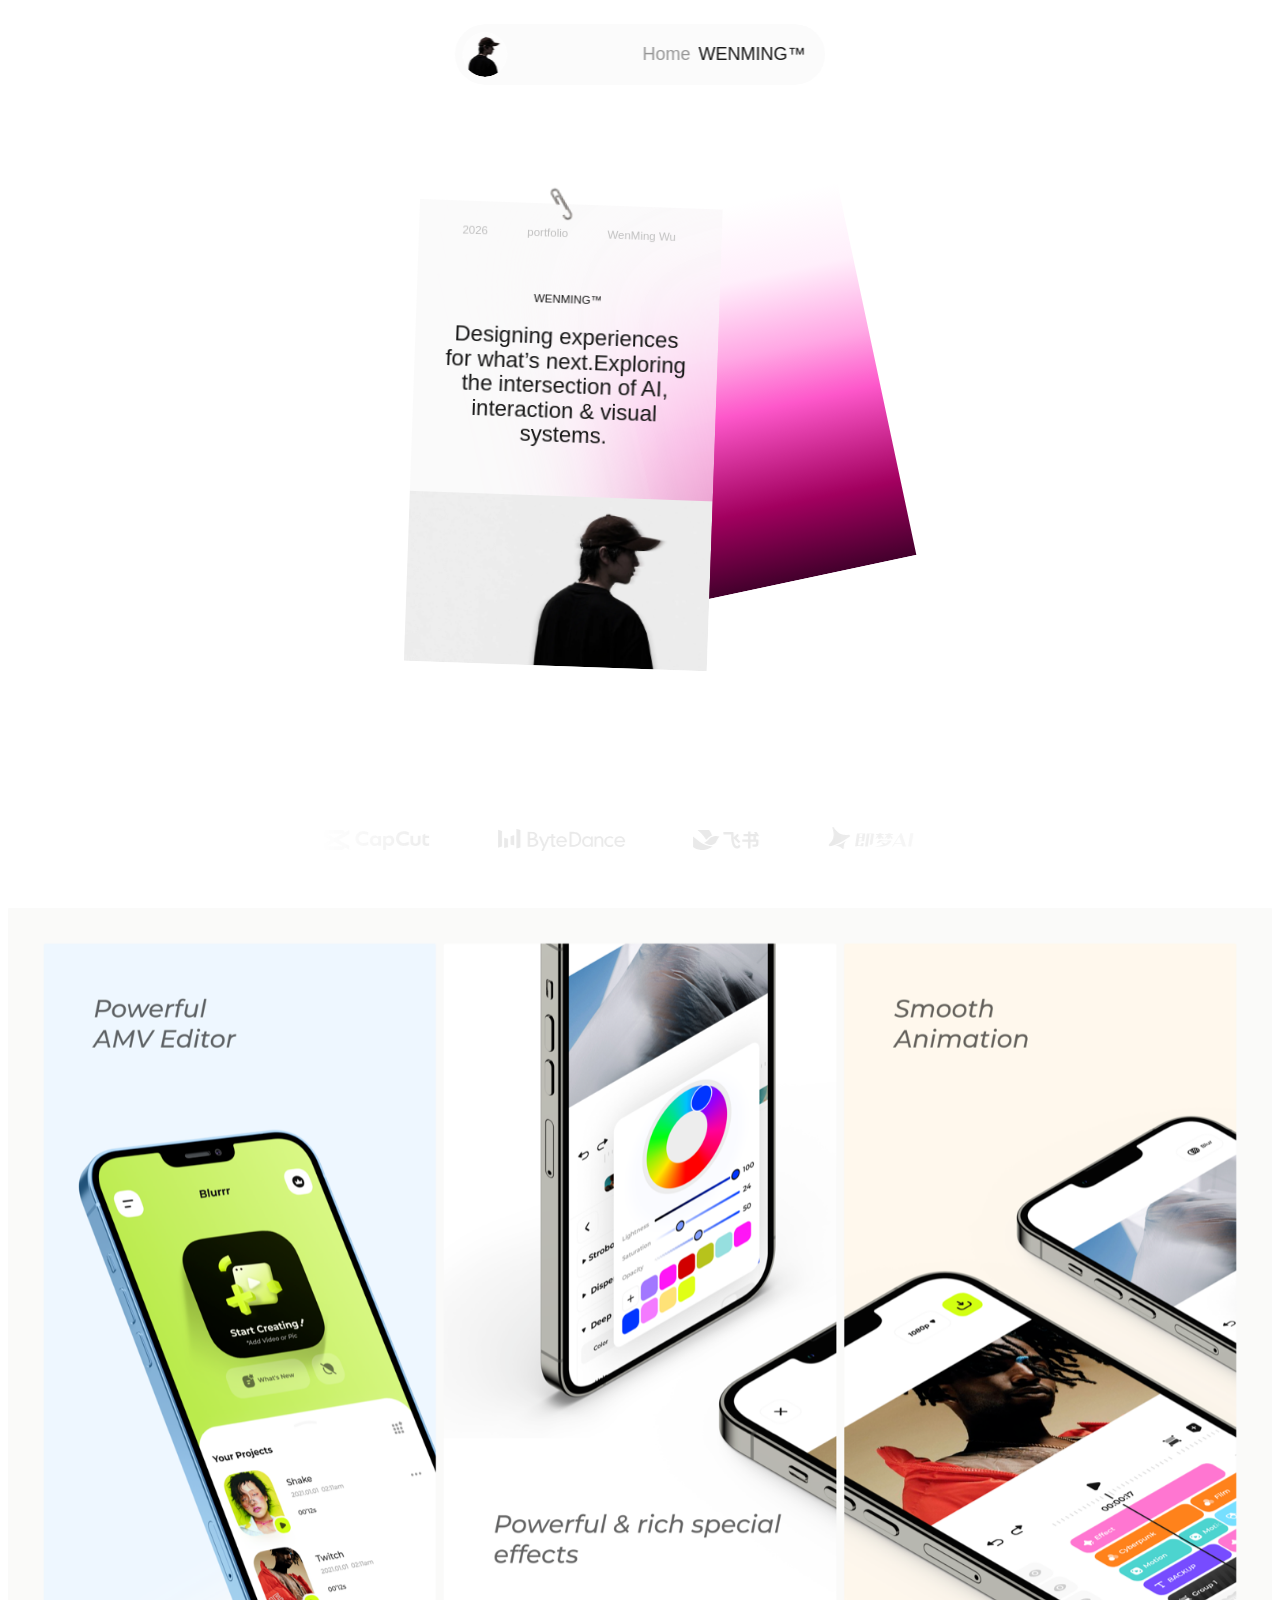
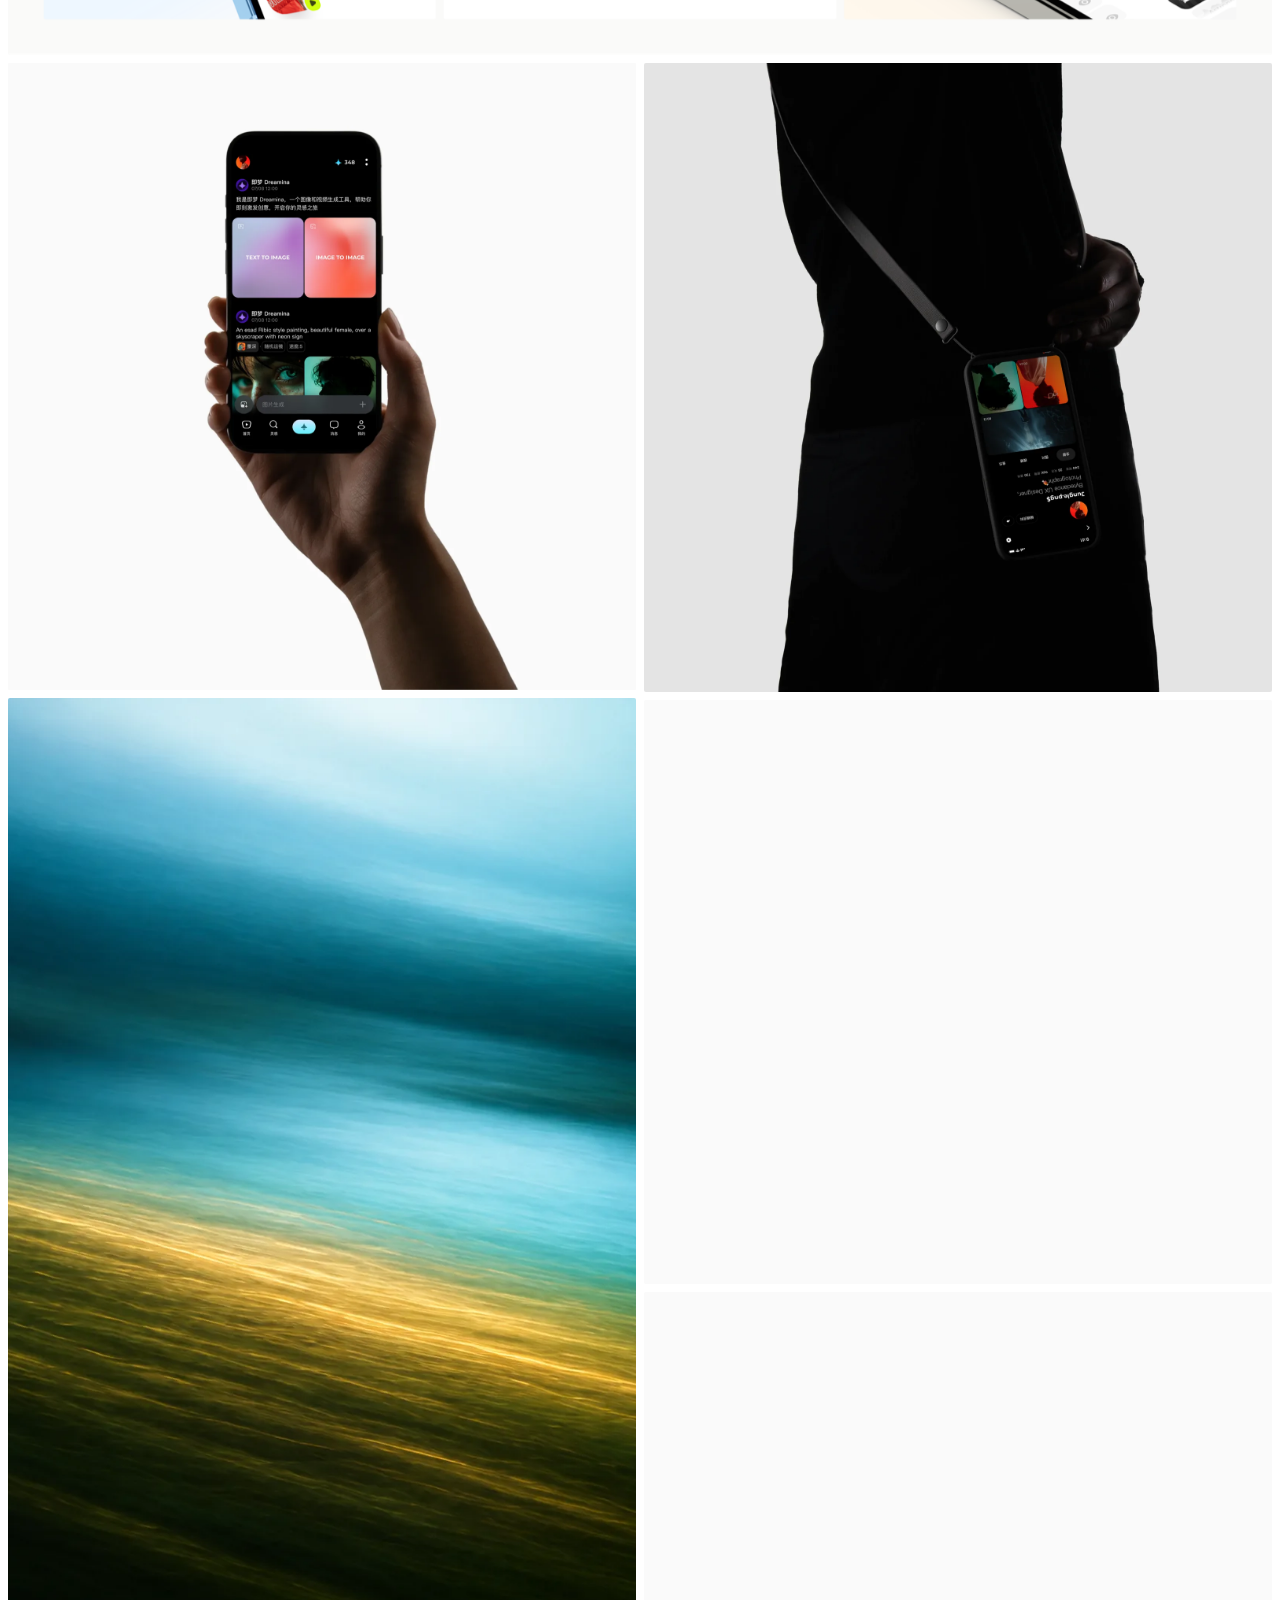
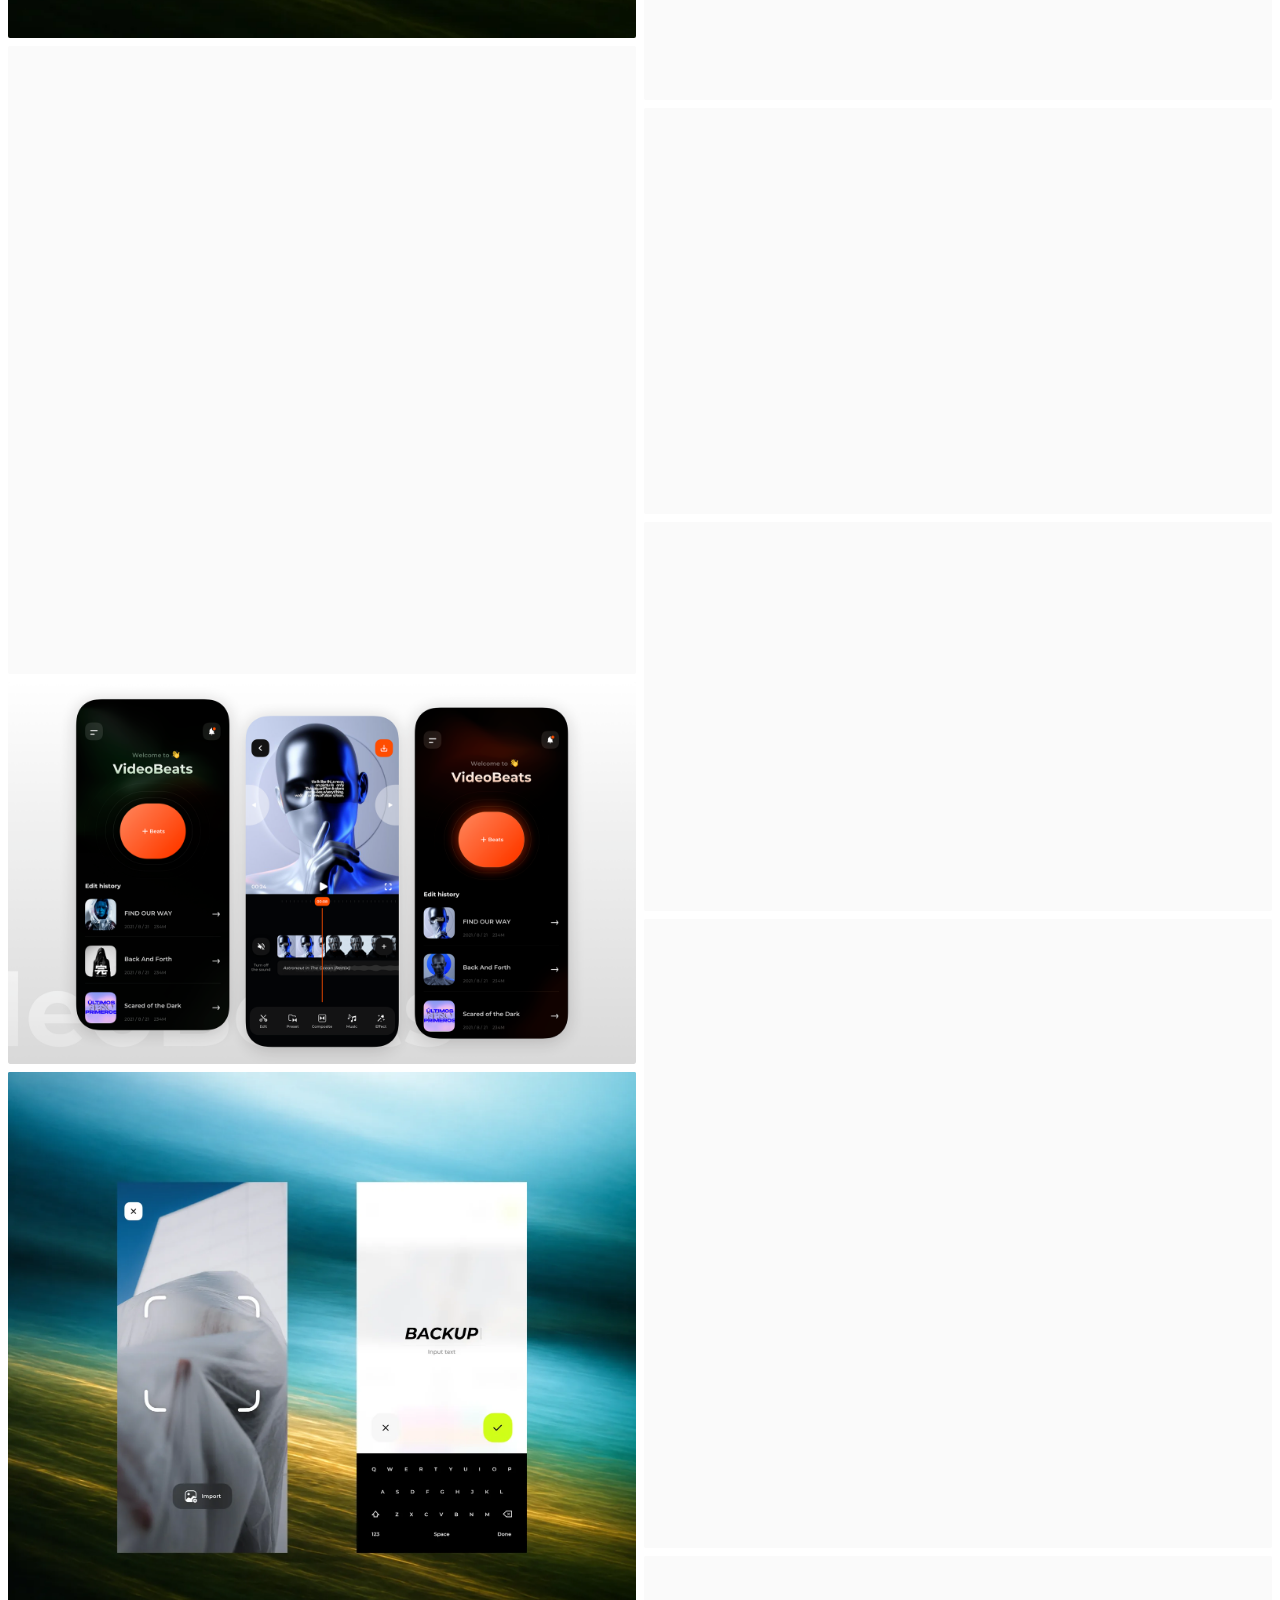
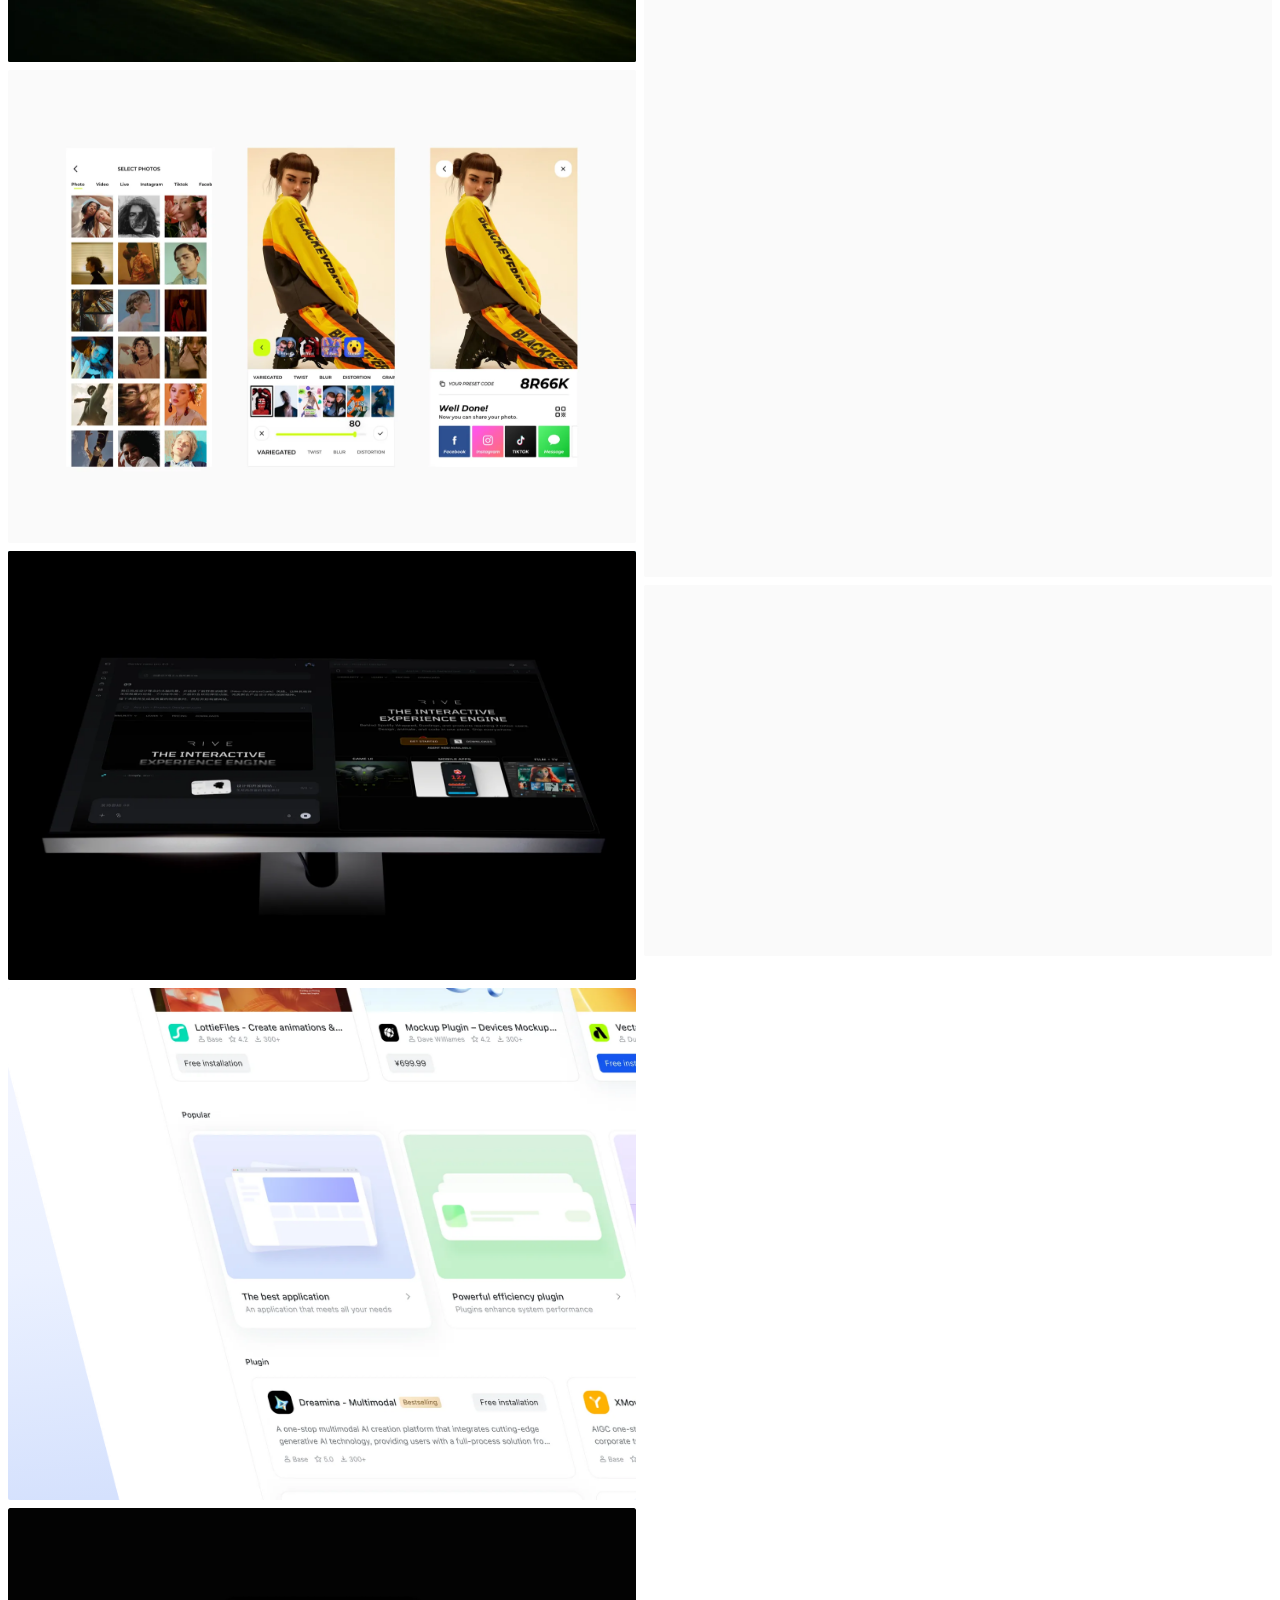
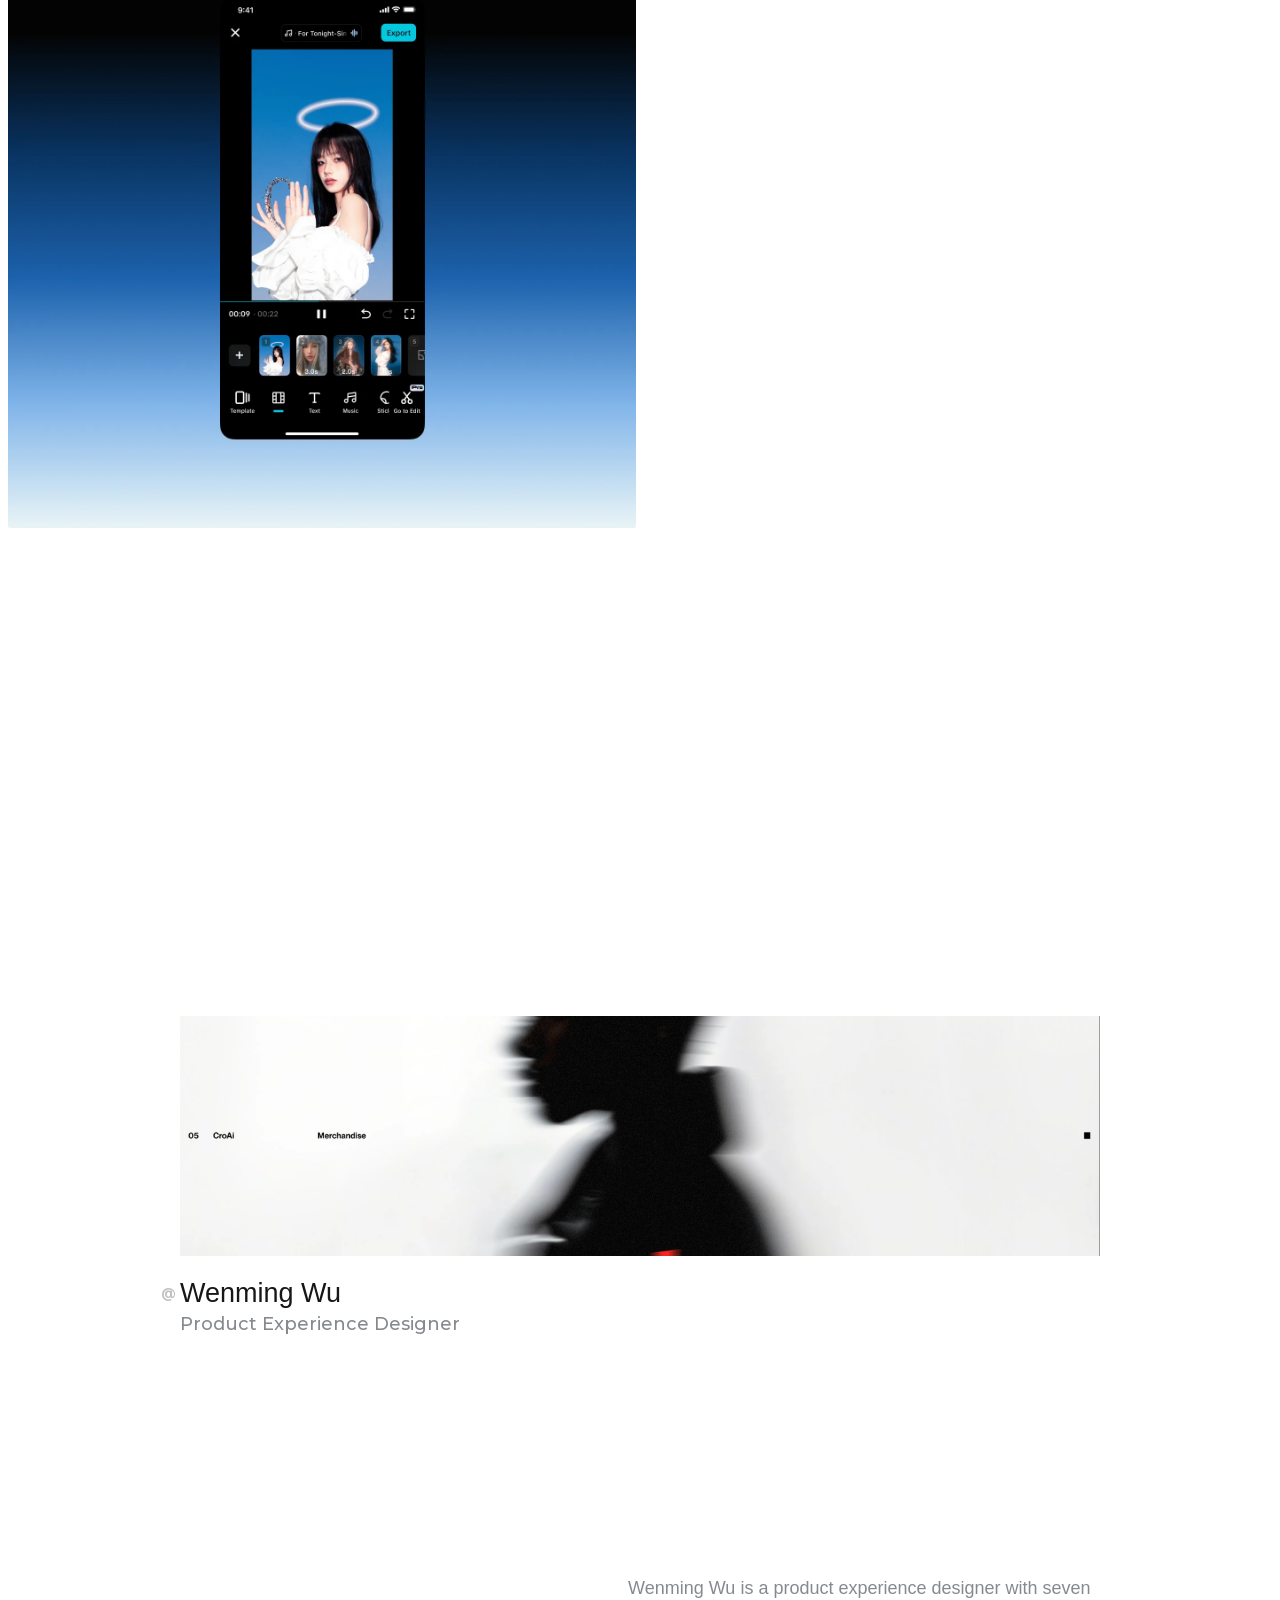
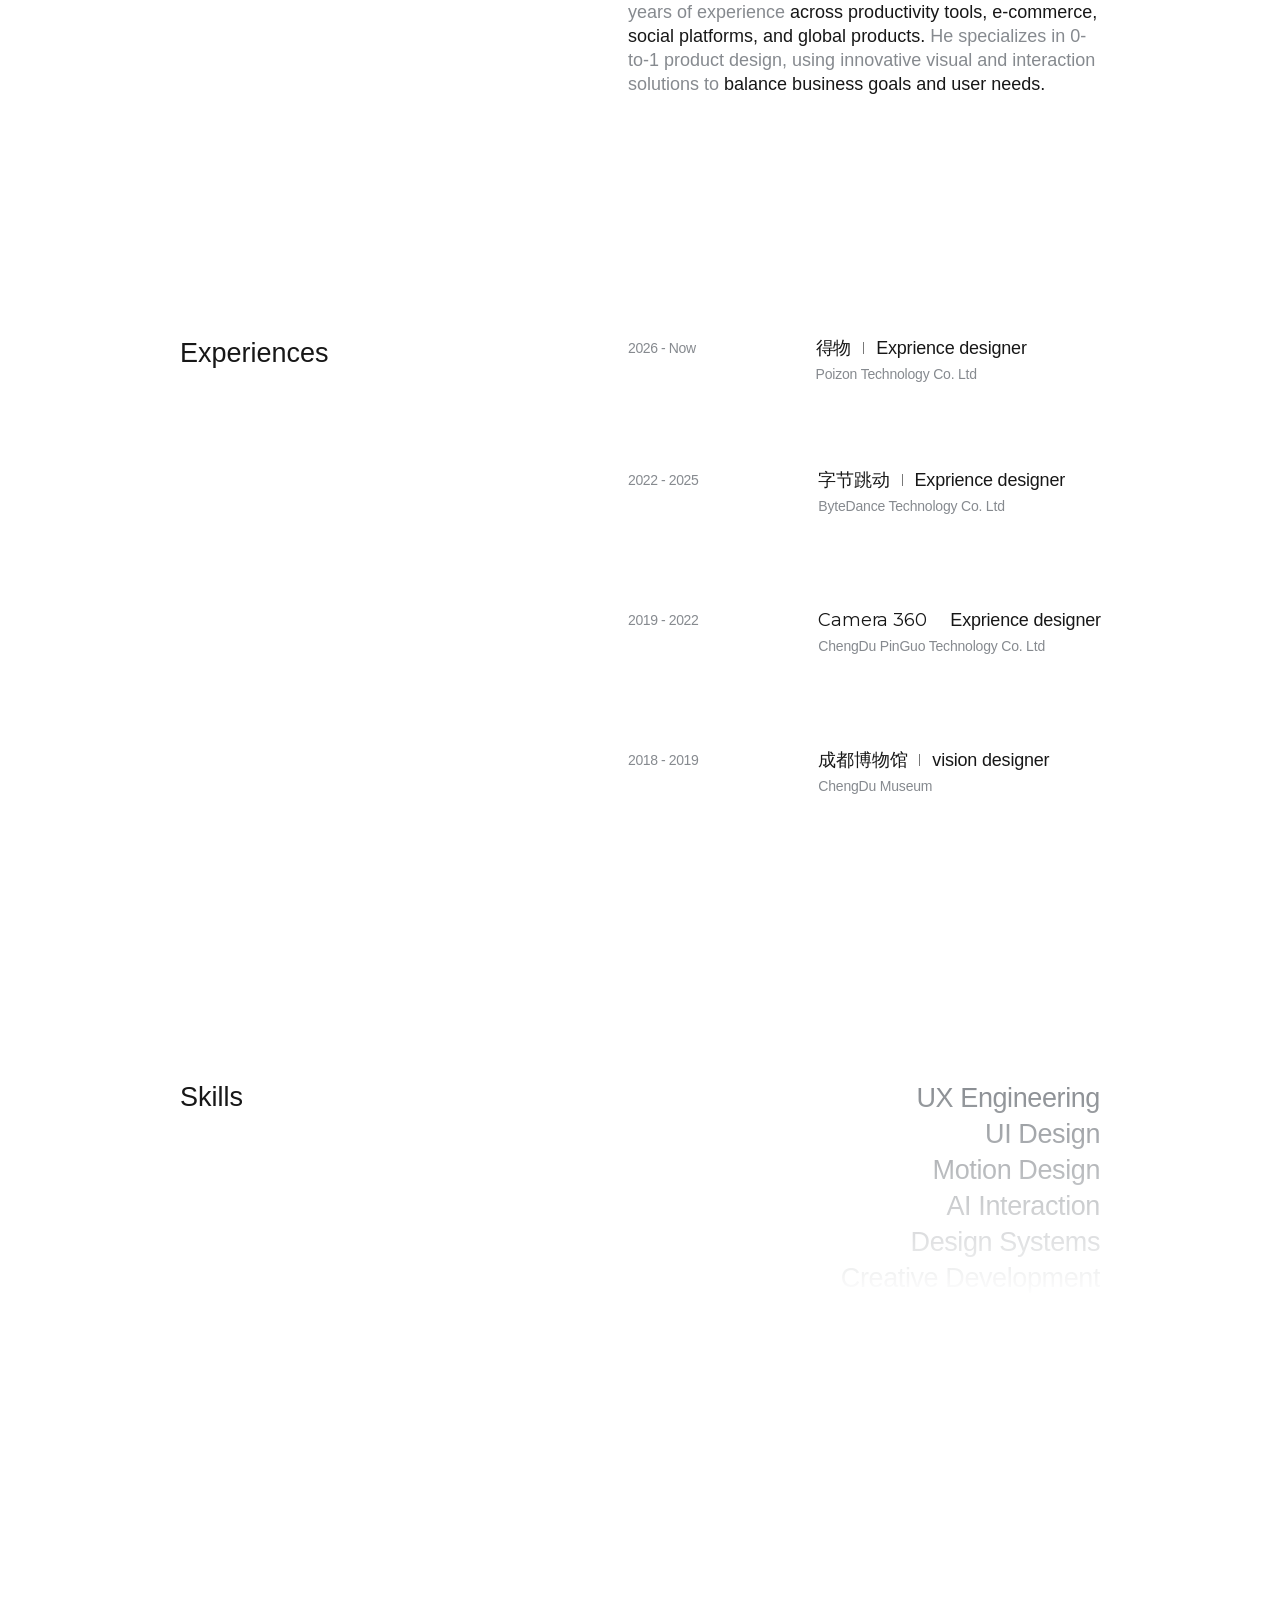
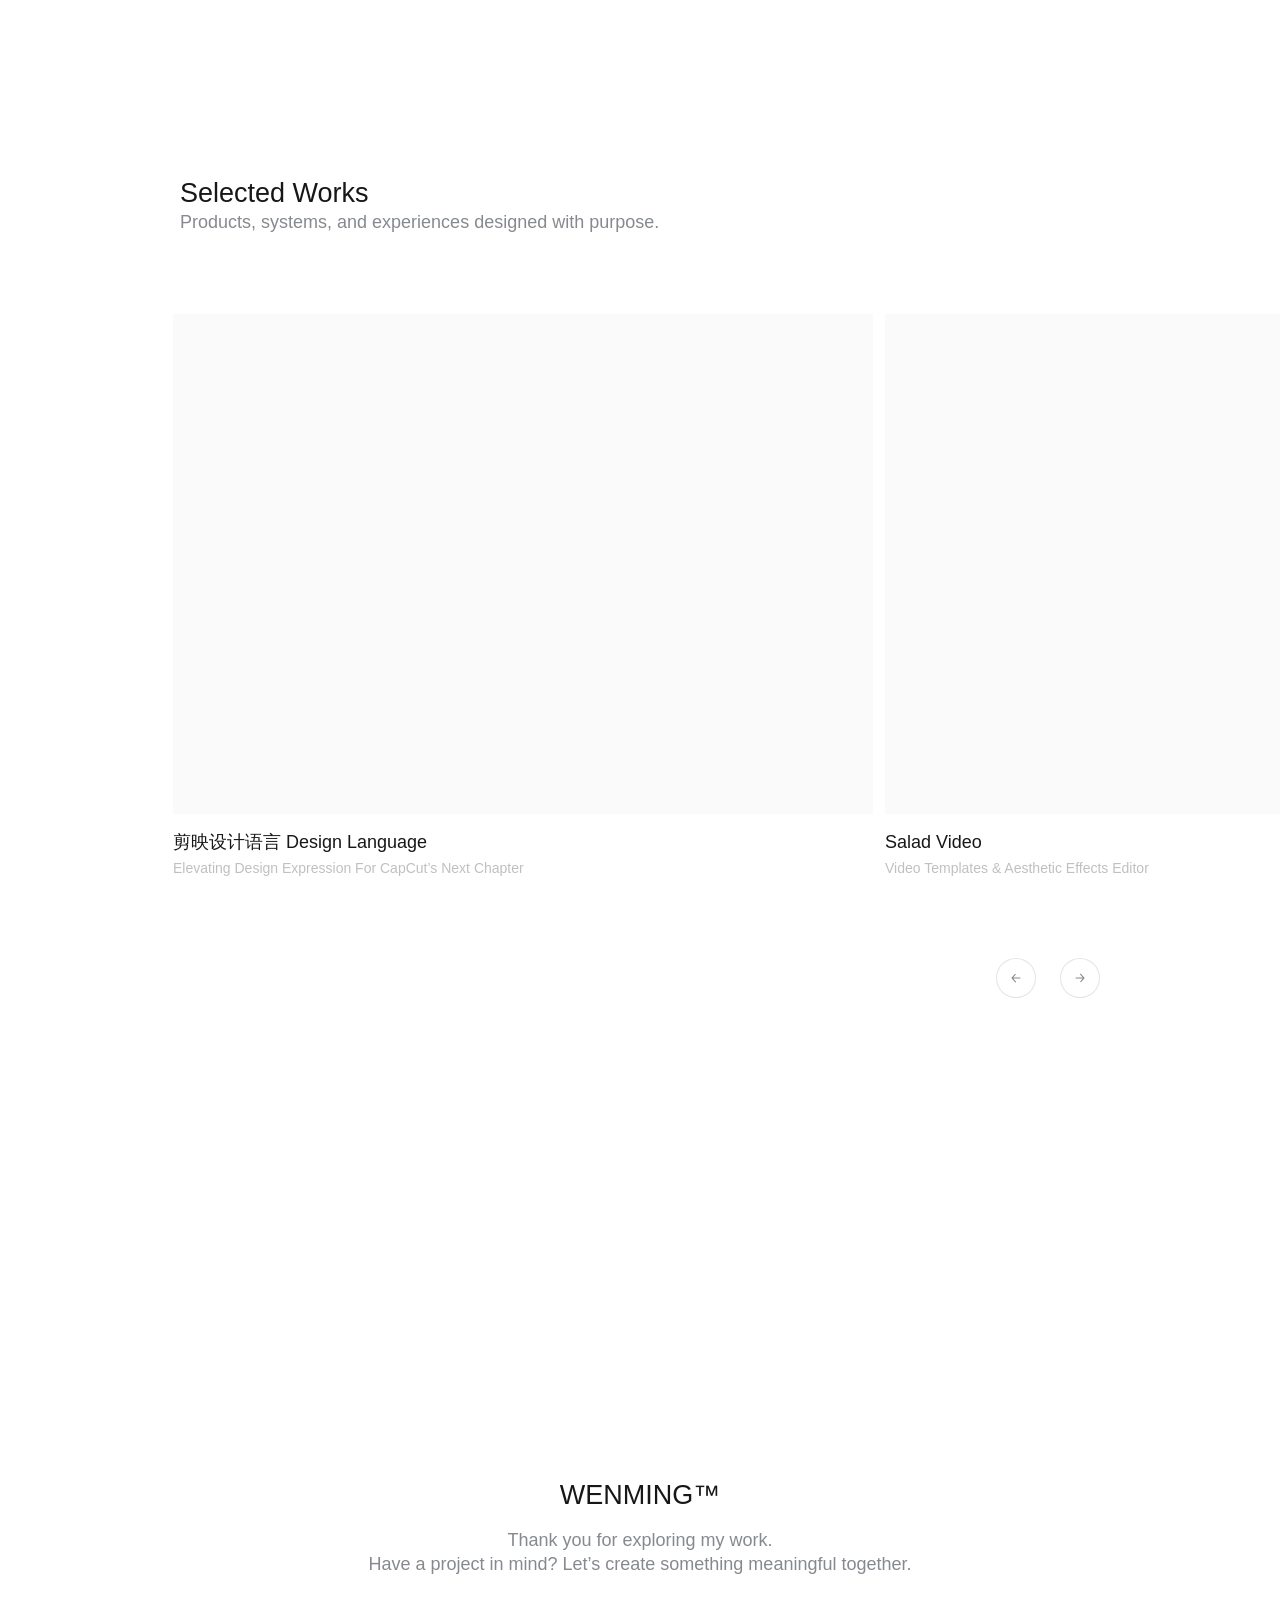
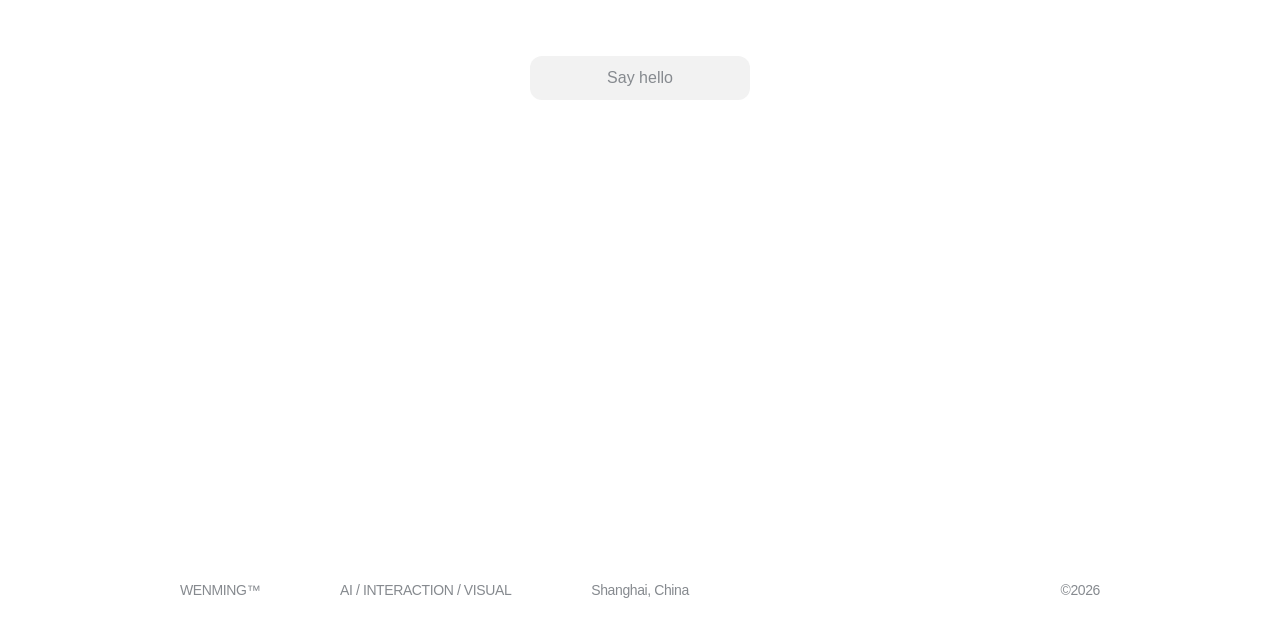
==== commit c1747bad: "Release site v1.1.1 browser compatibility fixes" ====
--- a/index.html
+++ b/index.html
@@ -2341,12 +2341,13 @@
       object-fit: cover;
     }
 
-    .gallery-wide--primary { aspect-ratio: 1424 / 860.589; }
+    .gallery-wide--primary { aspect-ratio: 4272 / 2525; }
 
     .gallery-grid {
       display: grid;
       grid-template-columns: repeat(2, minmax(0, 1fr));
       gap: 8px;
+      margin-top: 0;
     }
 
     .gallery-column {
@@ -3368,6 +3369,30 @@
 
     .hero.is-frame7 .hero-card-backdrop { opacity: 1; }
 
+    /* Some iOS browser shells lose a clipped backdrop-filter compositing layer. */
+    body.is-card-webview-fallback .hero-card-backdrop {
+      display: none;
+    }
+
+    body.is-card-webview-fallback .hero.is-frame7 .hero-gradient-card,
+    body.is-card-webview-fallback .hero.is-frame7 .hero-profile-glass-layer {
+      -webkit-backdrop-filter: none;
+      backdrop-filter: none;
+      background-repeat: no-repeat;
+      background-position: center;
+      background-size: 145% 145%;
+    }
+
+    body.is-card-webview-fallback .hero.is-frame7 .hero-gradient-card {
+      background-color: rgba(0, 0, 0, 0.11);
+    }
+
+    body.is-card-webview-fallback .hero.is-frame7 .hero-profile-glass-layer {
+      opacity: 1;
+      background-color: rgba(250, 250, 250, 0.82);
+      transition-delay: 0ms;
+    }
+
     .hero-card-stage {
       position: absolute;
       top: 49%;
@@ -3751,6 +3776,28 @@
         --line-title: 30px;
         --line-description: 22px;
         --line-label: 18px;
+      }
+
+      html,
+      body {
+        width: 100%;
+        max-width: 100%;
+        overflow-x: hidden;
+        overflow-x: clip;
+        overscroll-behavior-x: none;
+      }
+
+      body {
+        min-width: 0;
+        position: relative;
+        touch-action: pan-y pinch-zoom;
+      }
+
+      main,
+      .site-footer {
+        width: 100%;
+        max-width: 100%;
+        overflow-x: clip;
       }
 
       .topbar { top: 16px; }
@@ -3974,8 +4021,8 @@
     <section class="gallery" id="gallery" data-topbar-theme="light" aria-label="Selected visual work gallery">
       <figure class="gallery-wide gallery-wide--primary">
         <img
-          src="assets/portfolio-v6/preview-2026-wide-v3-1600.webp"
-          srcset="assets/portfolio-v6/preview-2026-wide-v3-1600.webp 1600w, assets/portfolio-v6/preview-2026-wide-v3-2880.png 2880w, assets/portfolio-v6/preview-2026-wide-v3.png 4096w"
+          src="assets/portfolio-v6/preview-2026-wide-v3-1600.png?rev=4"
+          srcset="assets/portfolio-v6/preview-2026-wide-v3-1600.png?rev=4 1600w, assets/portfolio-v6/preview-2026-wide-v3-2880.png?rev=4 2880w, assets/portfolio-v6/preview-2026-wide-v3.png?rev=4 4272w"
           sizes="calc(100vw - 16px)"
           alt="Powerful AMV Editor product preview"
           decoding="async"
@@ -3991,7 +4038,7 @@
             <img src="assets/portfolio-v6/preview-2026-left-2-overlay.png" srcset="assets/portfolio-v6/preview-2026-left-2-overlay-1600.webp 1600w, assets/portfolio-v6/preview-2026-left-2-overlay.png 2500w" sizes="(max-width: 640px) calc(100vw - 16px), calc((100vw - 24px) / 2)" alt="Mobile video editing interface" decoding="async" loading="lazy">
           </figure>
           <figure class="gallery-item gallery-left-3"><img src="assets/portfolio-v6/preview-2026-left-3.png" srcset="assets/portfolio-v6/preview-2026-left-3-1600.webp 1600w, assets/portfolio-v6/preview-2026-left-3.png 2124w" sizes="(max-width: 640px) calc(100vw - 16px), calc((100vw - 24px) / 2)" alt="Tablet creative workspace" decoding="async" loading="lazy"></figure>
-          <figure class="gallery-item gallery-left-4"><img src="assets/portfolio-v6/preview-2026-left-4.png" srcset="assets/portfolio-v6/preview-2026-left-4-1600.webp 1600w, assets/portfolio-v6/preview-2026-left-4.png 2124w" sizes="(max-width: 640px) calc(100vw - 16px), calc((100vw - 24px) / 2)" alt="Mobile AI creation interface" decoding="async" loading="lazy"></figure>
+          <figure class="gallery-item gallery-left-4"><img src="assets/portfolio-v6/preview-2026-left-4.png?rev=4" srcset="assets/portfolio-v6/preview-2026-left-4-1600.png?rev=4 1600w, assets/portfolio-v6/preview-2026-left-4.png?rev=4 2124w" sizes="(max-width: 640px) calc(100vw - 16px), calc((100vw - 24px) / 2)" alt="VideoBeats mobile editing interface" decoding="async" loading="lazy"></figure>
           <figure class="gallery-item gallery-left-5 gallery-layered">
             <img src="assets/portfolio-v6/preview-2026-layer-base.webp" alt="" decoding="async" loading="lazy">
             <img src="assets/portfolio-v6/preview-2026-left-5-overlay.png?rev=2" srcset="assets/portfolio-v6/preview-2026-left-5-overlay-1600.webp?rev=2 1600w, assets/portfolio-v6/preview-2026-left-5-overlay.png?rev=2 2124w" sizes="(max-width: 640px) calc(100vw - 16px), calc((100vw - 24px) / 2)" alt="Mobile music creation interface" decoding="async" loading="lazy">
@@ -4197,6 +4244,8 @@
   <script src="assets/vendor/lenis.min.js"></script>
   <script>
     const body = document.body;
+    const usesCardWebviewFallback = /MicroMessenger|Quark/i.test(navigator.userAgent);
+    body.classList.toggle('is-card-webview-fallback', usesCardWebviewFallback);
     const prefersReducedMotion = window.matchMedia('(prefers-reduced-motion: reduce)').matches;
     const supportsDesktopMotion = window.matchMedia('(hover: hover) and (pointer: fine)').matches;
     const lenis = !prefersReducedMotion && supportsDesktopMotion && window.Lenis
@@ -4590,6 +4639,12 @@
       const frame7Gradient = formatFrame7Gradient(heroFrame7Palette, progress);
       heroFrame7Background.style.backgroundImage = frame7Gradient;
       heroFrame7Background.style.opacity = progress.toFixed(4);
+      if (usesCardWebviewFallback) {
+        const backSurface = `linear-gradient(rgba(0, 0, 0, 0.11), rgba(0, 0, 0, 0.11)), ${frame7Gradient}`;
+        const mainSurface = `linear-gradient(rgba(250, 250, 250, 0.82), rgba(250, 250, 250, 0.82)), ${frame7Gradient}`;
+        if (heroGradientCard) heroGradientCard.style.backgroundImage = progress > 0 ? backSurface : '';
+        if (heroProfileGlass) heroProfileGlass.style.backgroundImage = progress > 0 ? mainSurface : '';
+      }
       if (heroBackBackdrop) {
         heroBackBackdrop.style.backgroundImage = `linear-gradient(rgba(0, 0, 0, 0.11), rgba(0, 0, 0, 0.11)), ${frame7Gradient}`;
       }
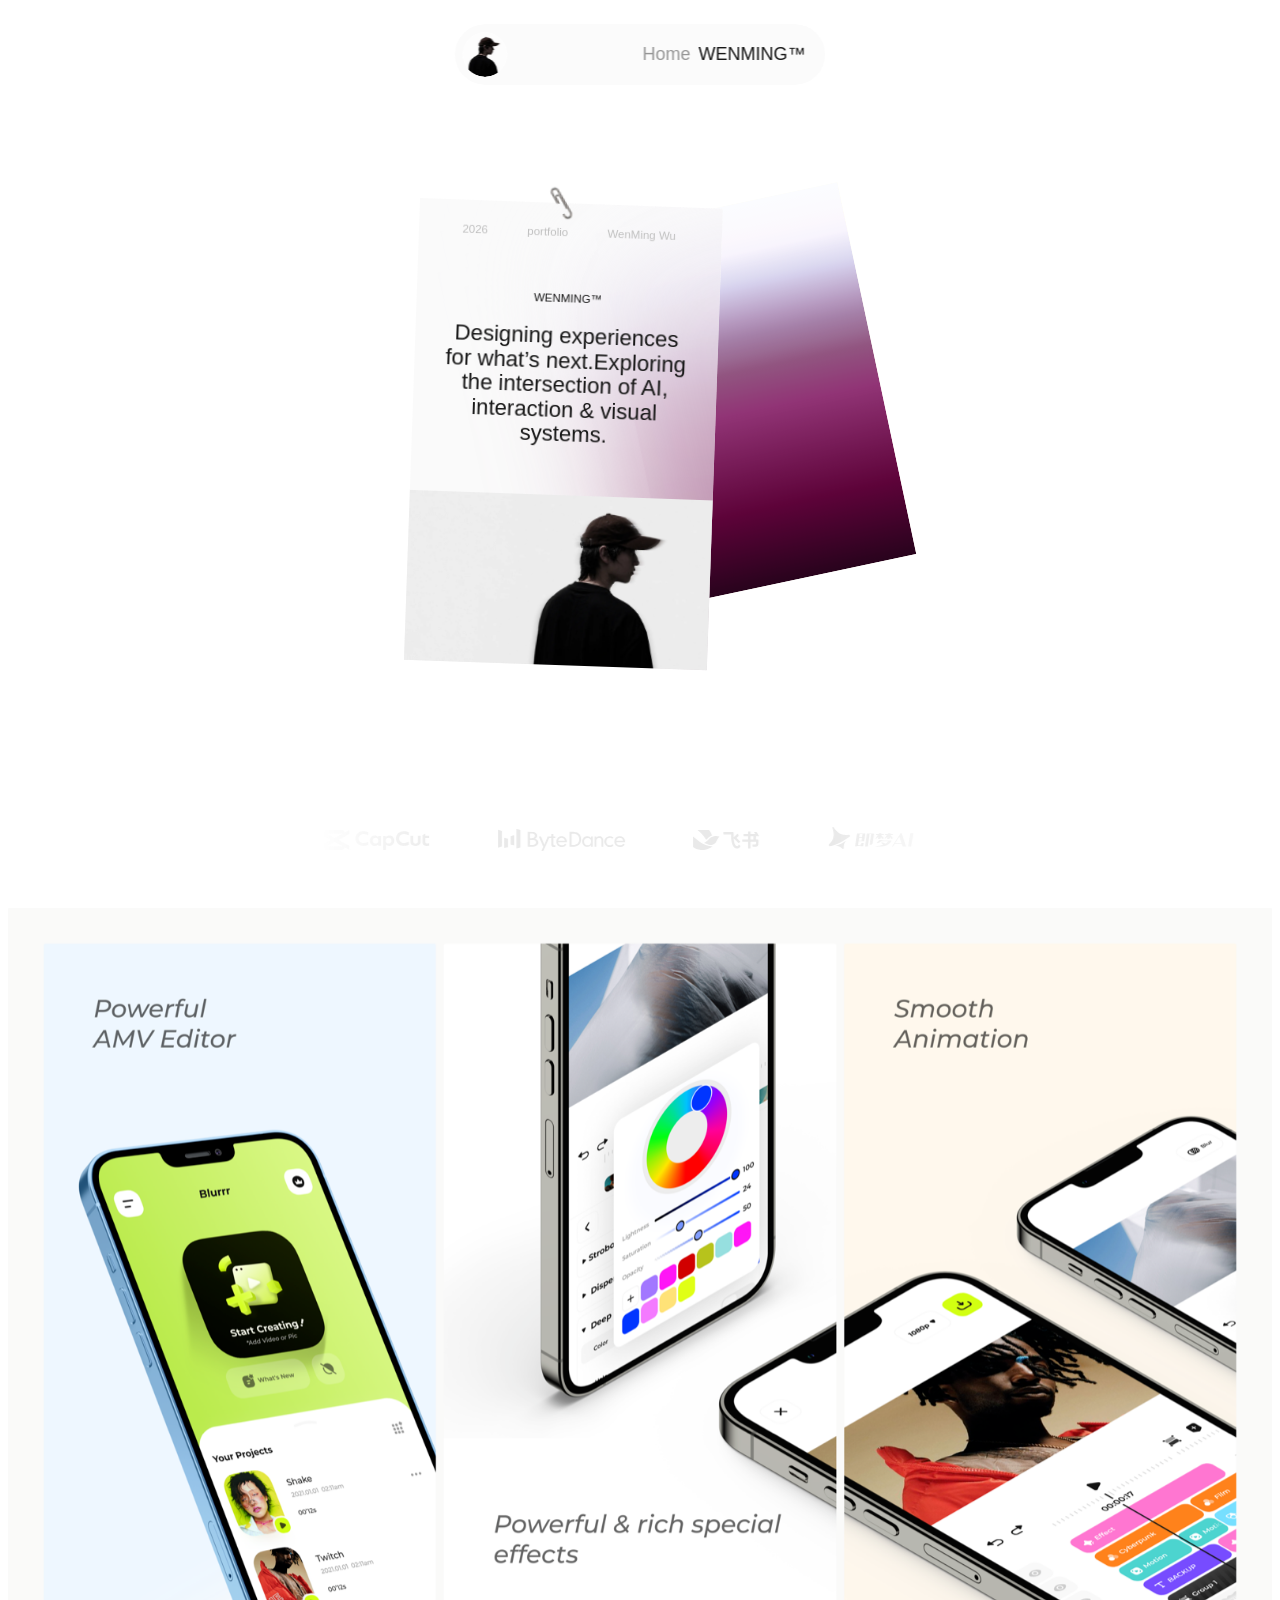
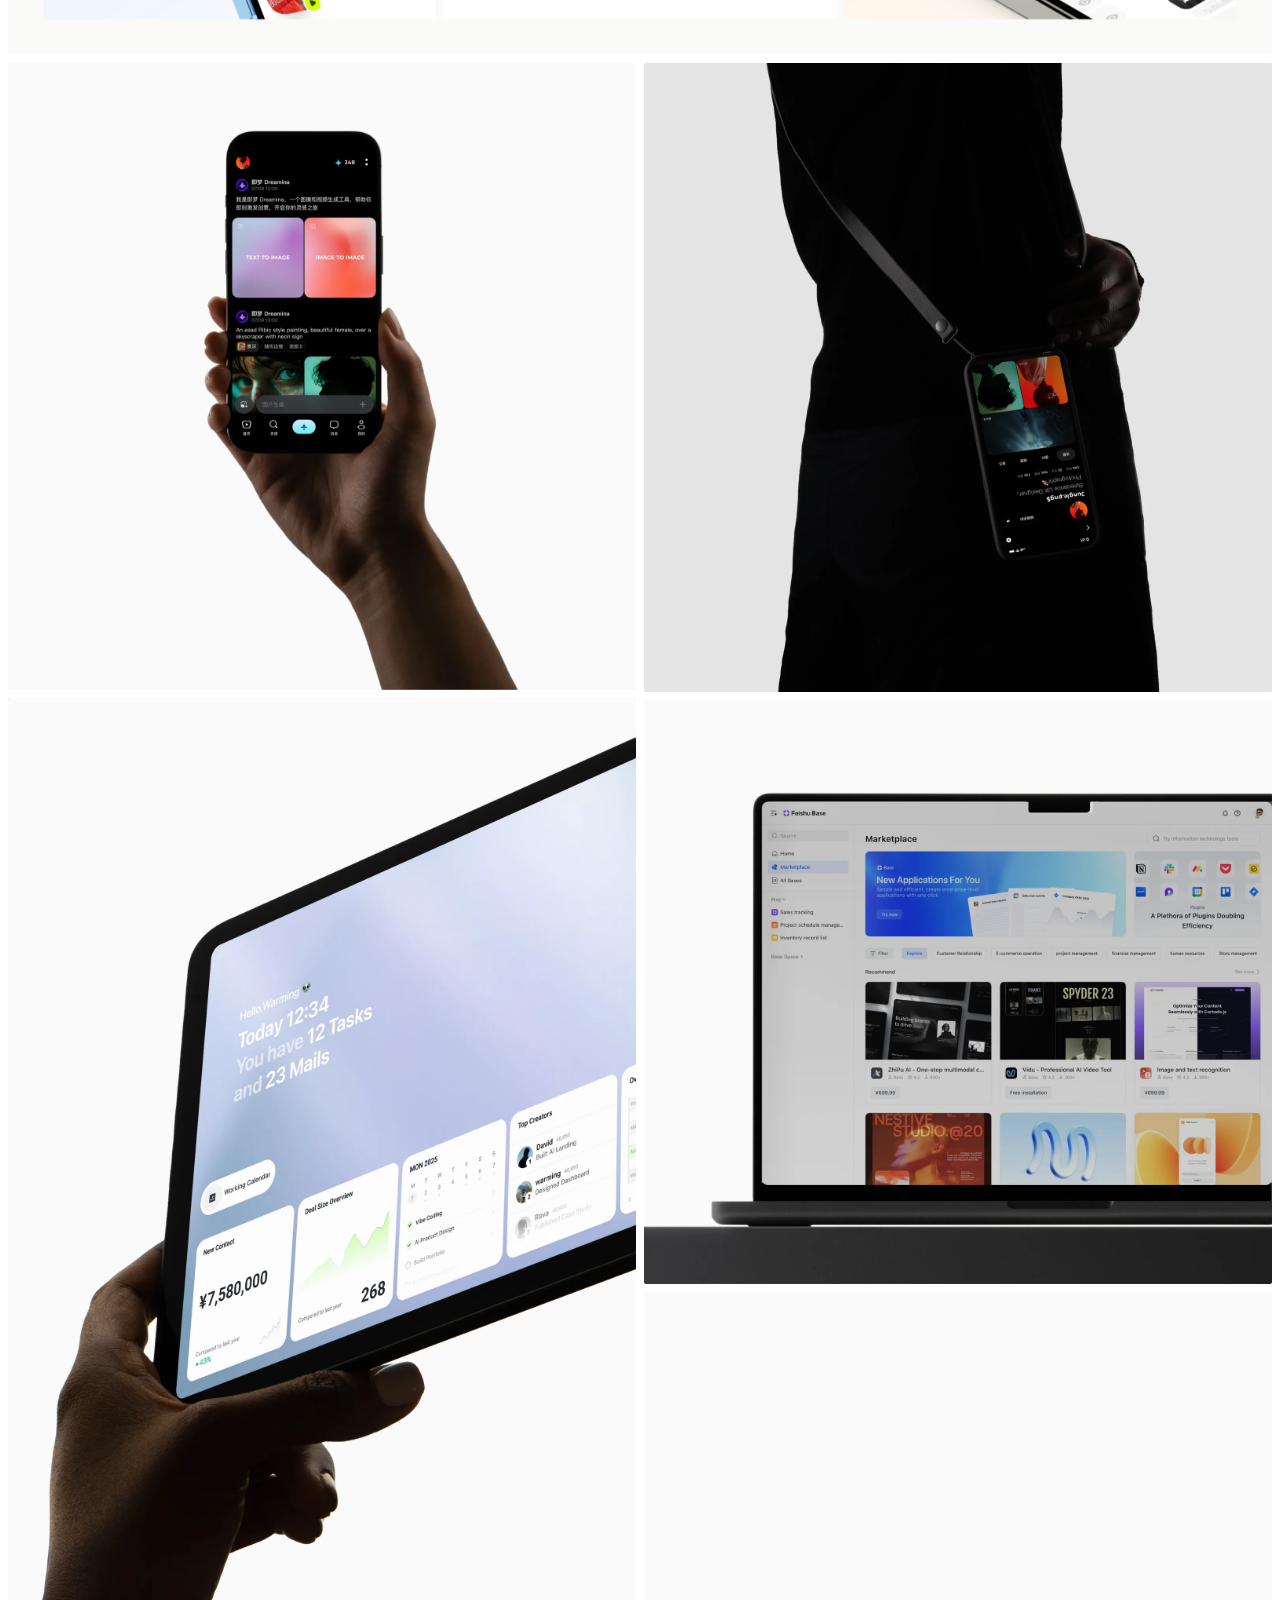
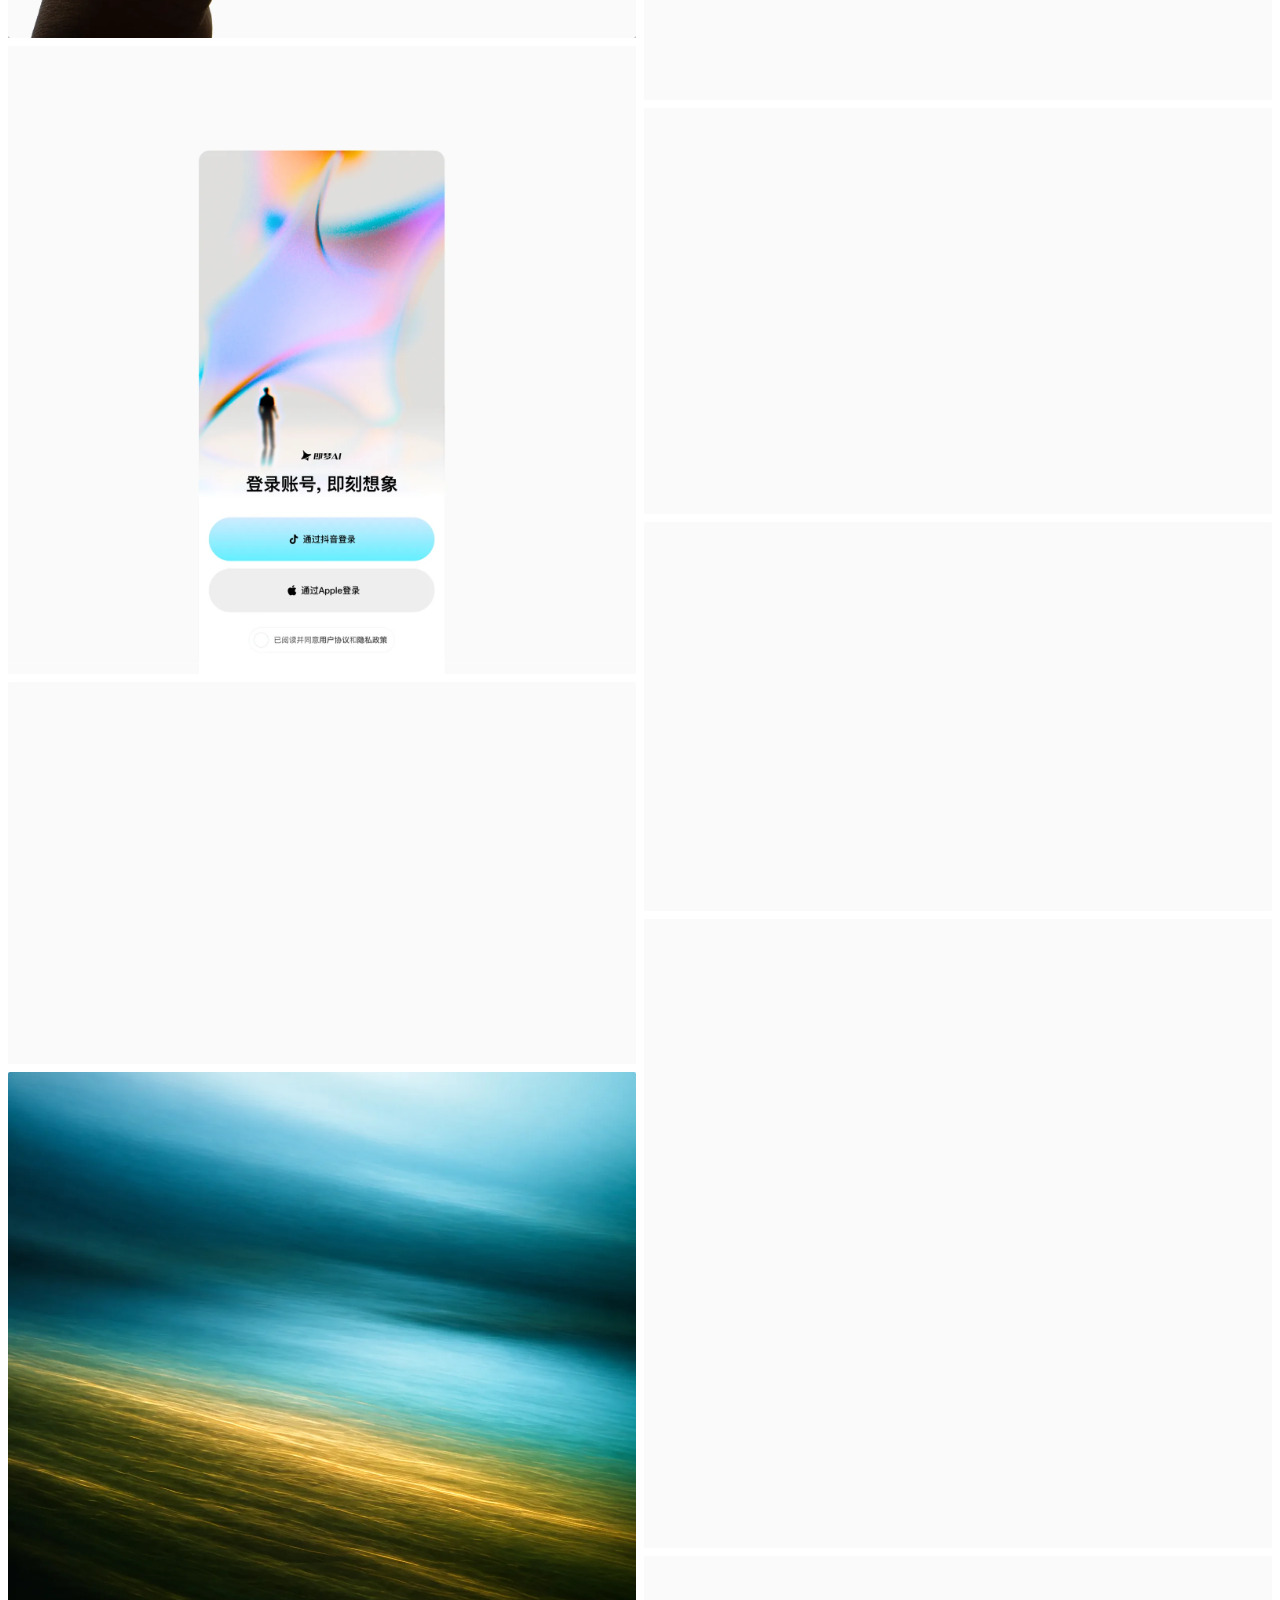
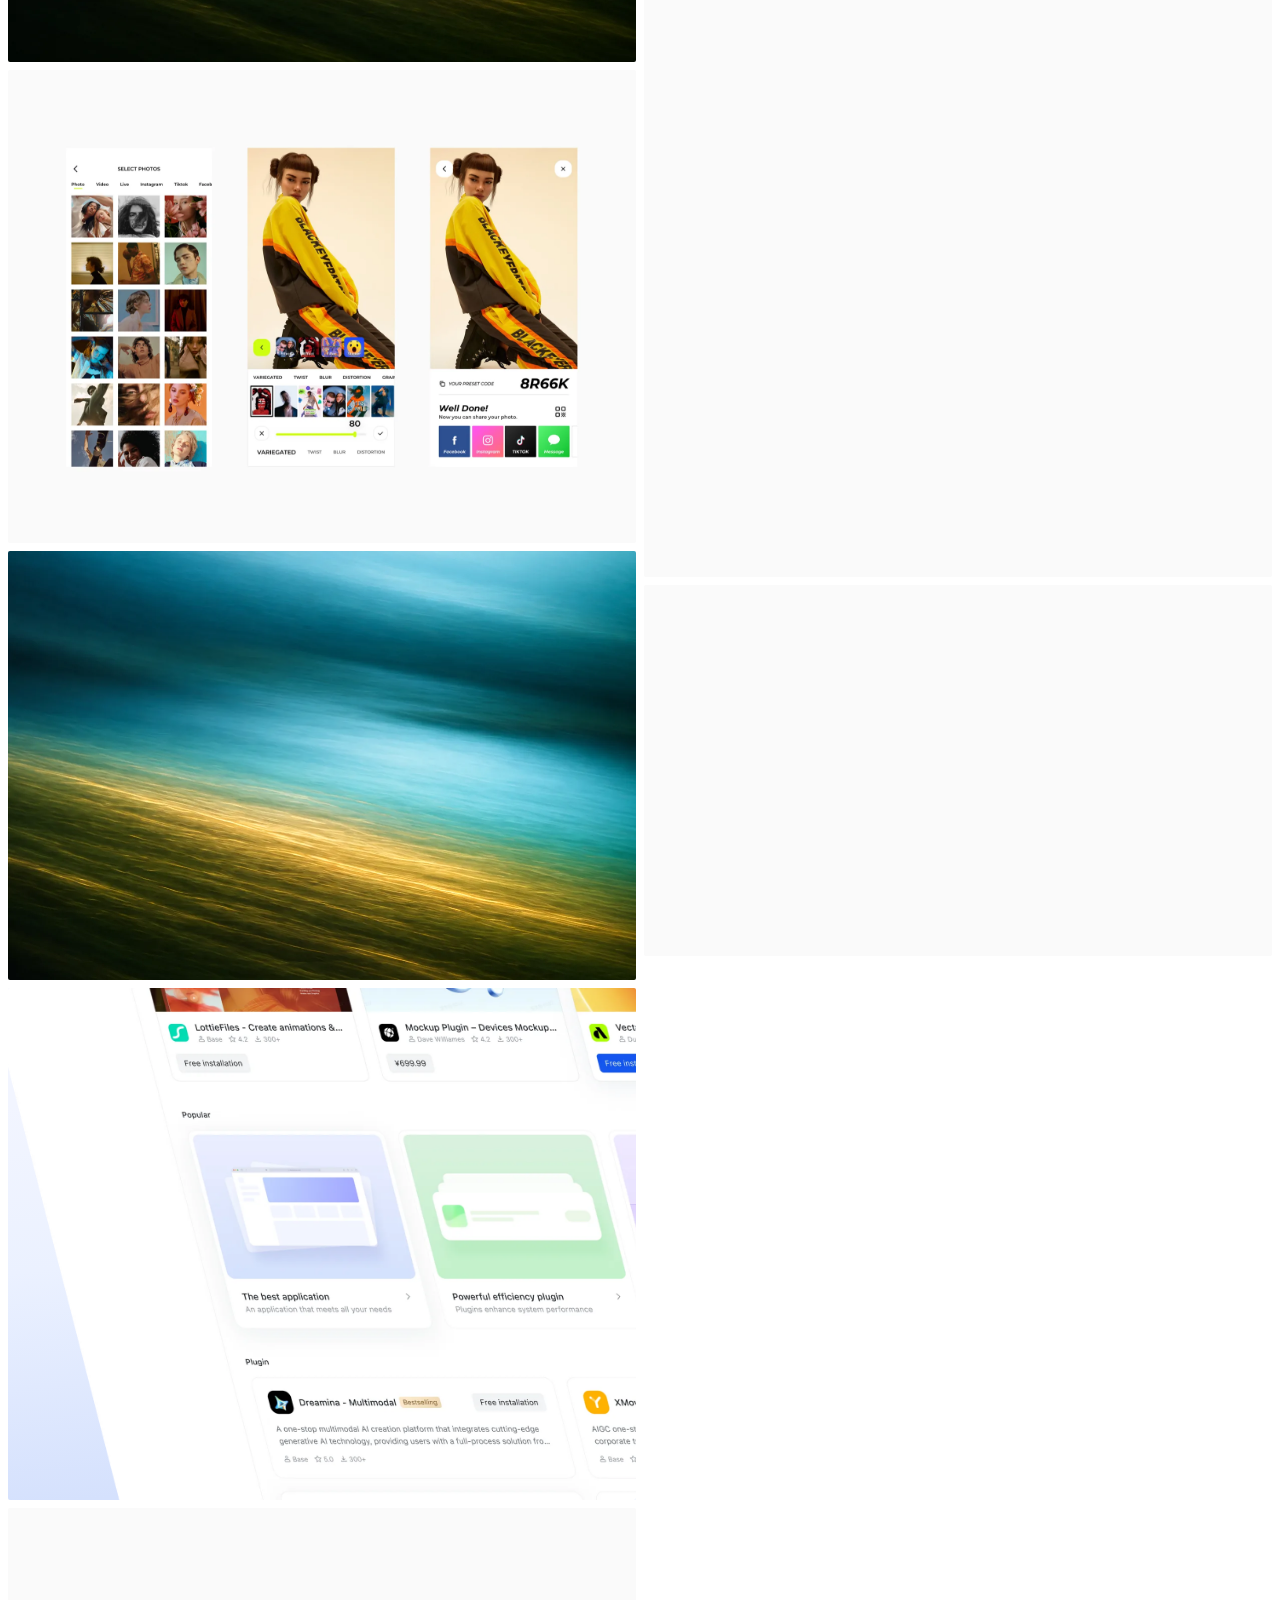
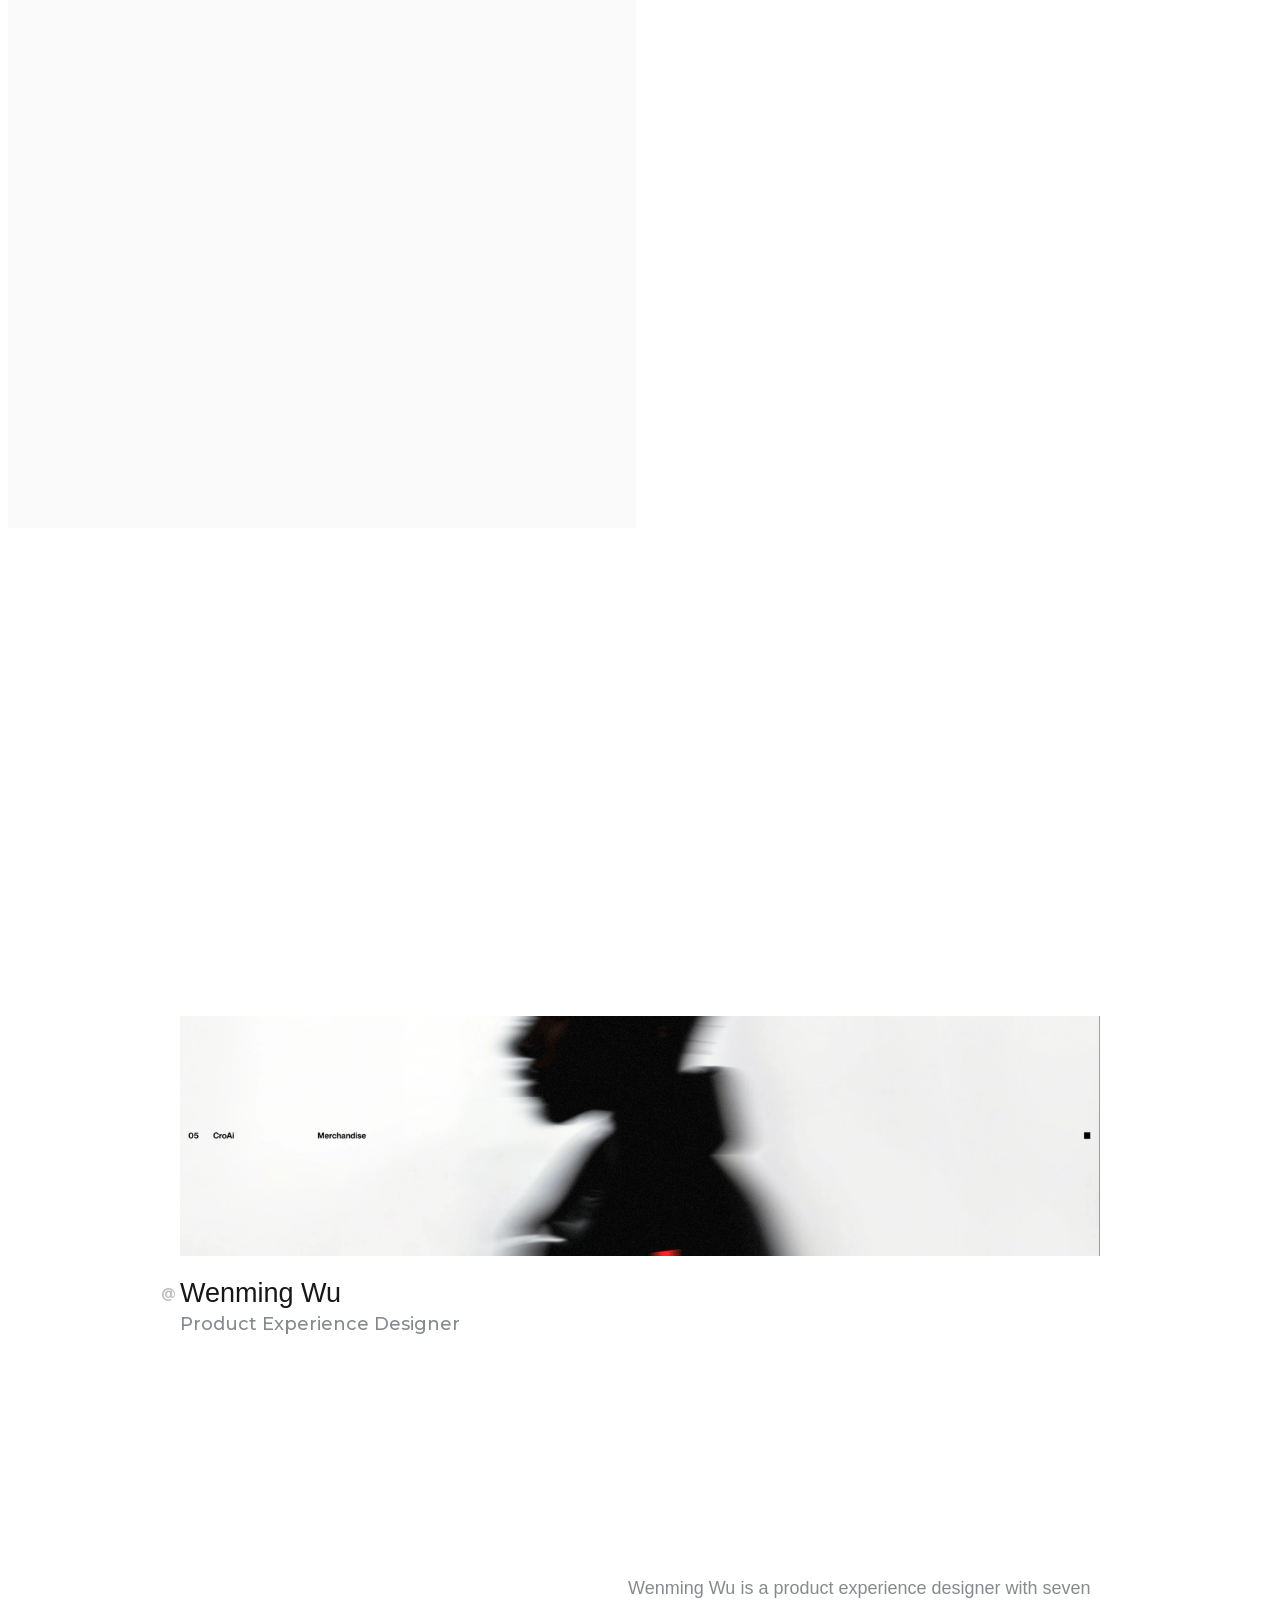
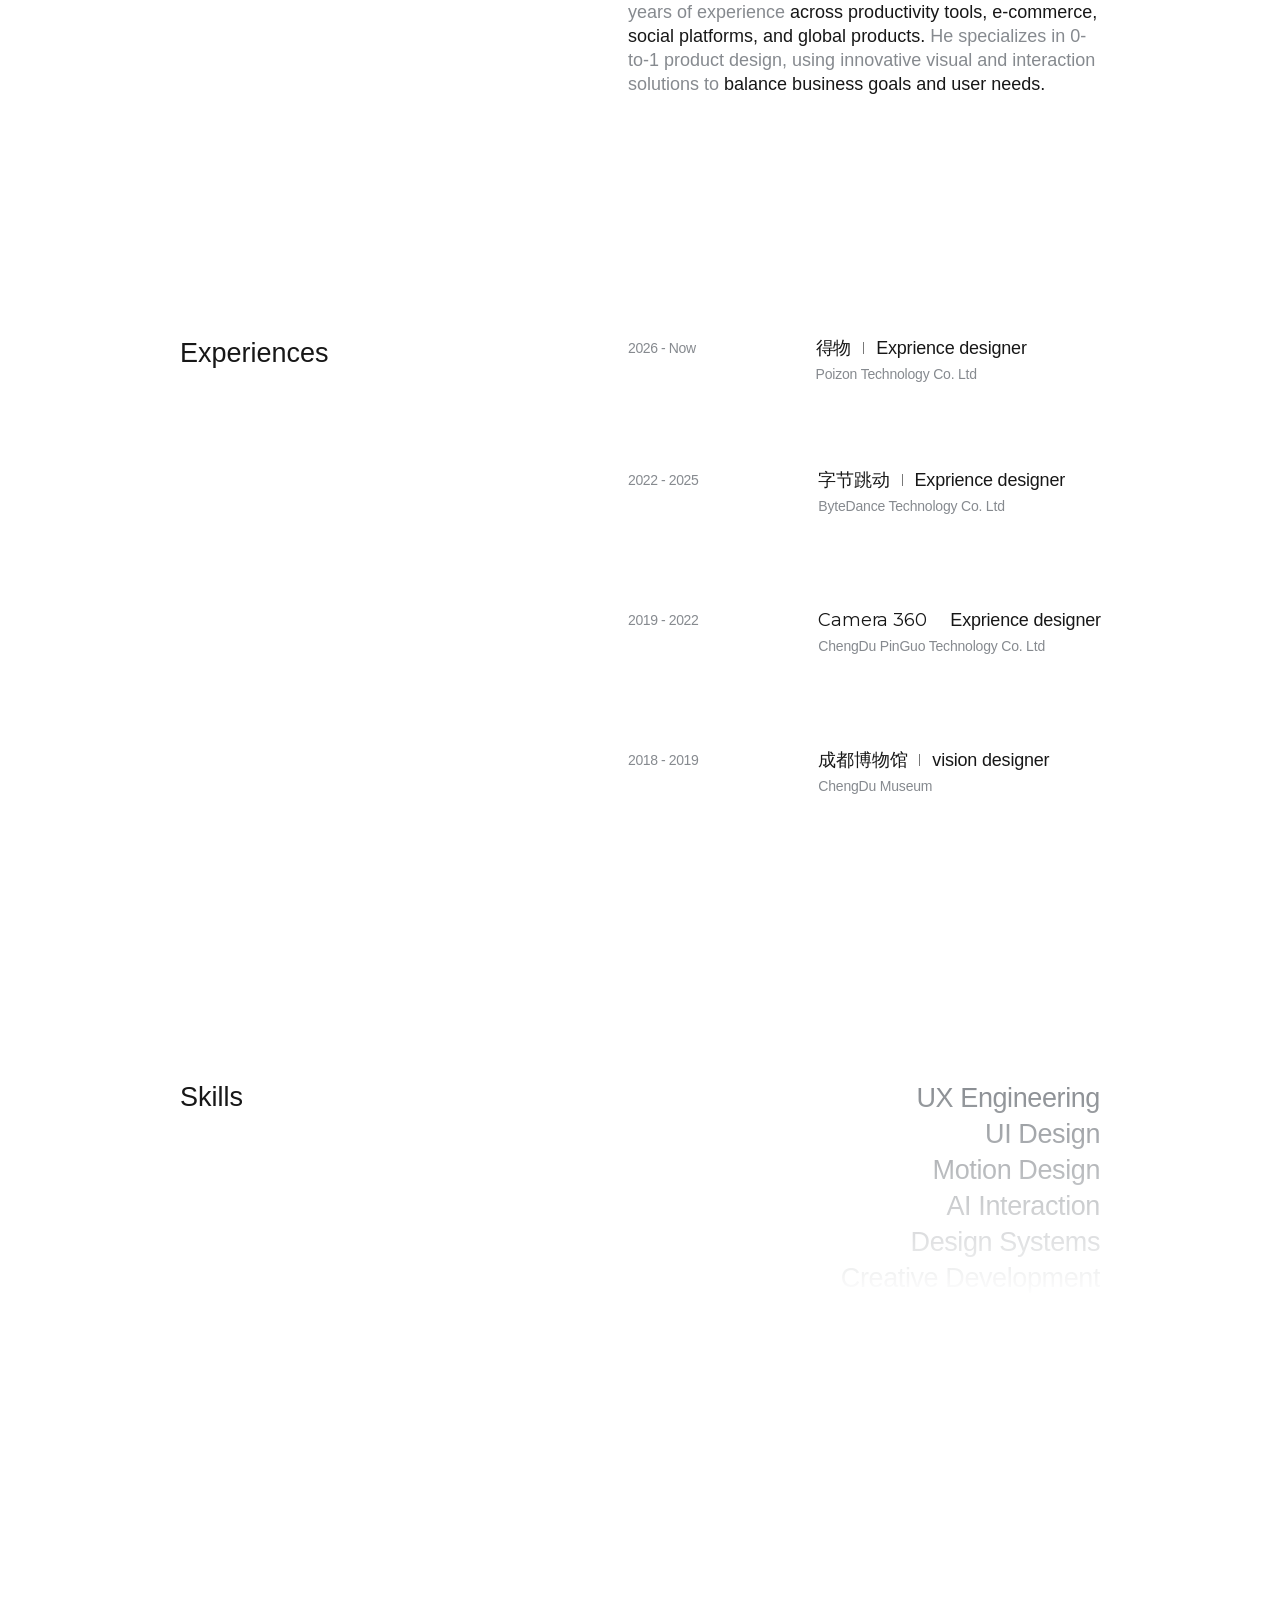
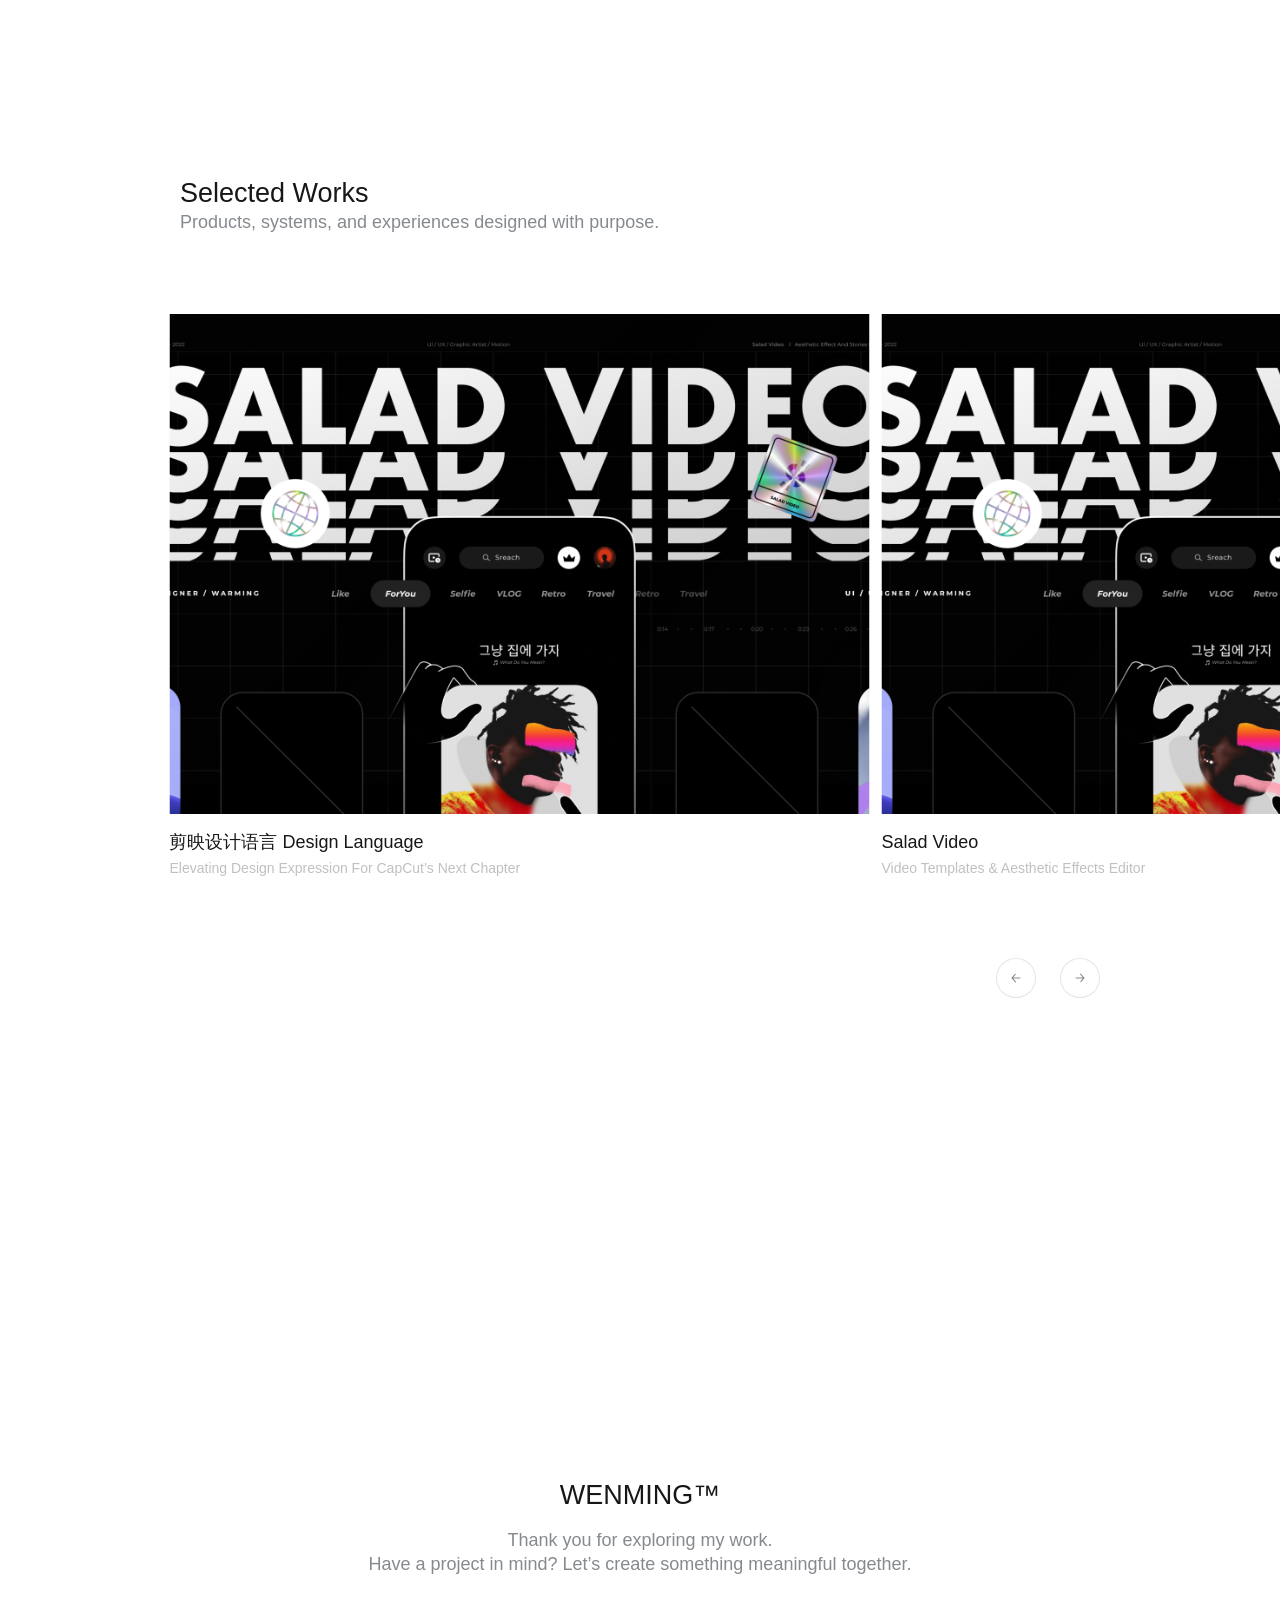
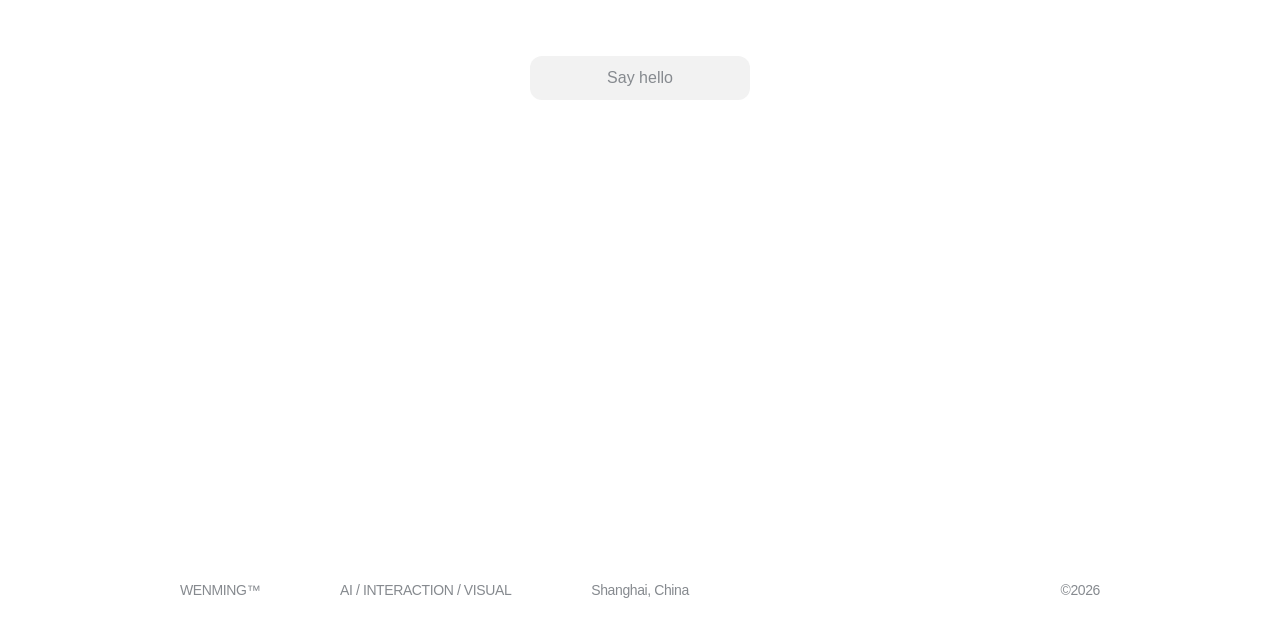
==== commit 638372ec: "Release v1.1.2 performance and mobile refinements" ====
--- a/index.html
+++ b/index.html
@@ -1340,6 +1340,10 @@
       opacity: 1;
     }
 
+    .project-detail-media.is-loaded {
+      background: transparent;
+    }
+
     .project-detail-media.is-error::after {
       position: absolute;
       inset: 0;
@@ -2615,7 +2619,12 @@
       margin: 0;
       overflow: hidden;
       touch-action: pan-y;
-    }
+      cursor: grab;
+      user-select: none;
+      -webkit-user-select: none;
+    }
+
+    .works-marquee.is-dragging { cursor: grabbing; }
 
     .works-track {
       display: flex;
@@ -2798,10 +2807,10 @@
 
       .work-card,
       .work-cover {
-        width: min(84vw, 600px);
-      }
-
-      .work-card { flex-basis: min(84vw, 600px); }
+        width: min(62vw, 600px);
+      }
+
+      .work-card { flex-basis: min(62vw, 600px); }
       .work-cover { height: auto; aspect-ratio: 3 / 2; }
 
       .works-track { margin-left: 16px; }
@@ -3697,7 +3706,7 @@
     }
 
     body.is-home-entering .topbar,
-    body.is-home-entering .hero-card-stage {
+    body.is-loading .hero-card-stage {
       pointer-events: none;
     }
 
@@ -3890,8 +3899,8 @@
       .footer-contact-button { width: min(220px, 100%); }
 
       .work-card,
-      .work-cover { width: min(88vw, 700px); }
-      .work-card { flex-basis: min(88vw, 700px); }
+      .work-cover { width: min(62vw, 700px); }
+      .work-card { flex-basis: min(62vw, 700px); }
       .work-cover { height: auto; aspect-ratio: 7 / 5; }
       .footer-meta { margin-top: 240px; }
       .hero-card-stage {
@@ -3903,6 +3912,29 @@
         min-height: 660px;
         font-size: 24px;
       }
+
+      .hero-logo-row {
+        width: min(320px, calc(100% - 32px));
+        height: 32px;
+      }
+
+      .hero-logo-track,
+      .hero-logo-set {
+        height: 32px;
+      }
+
+      .hero-logo-set {
+        gap: 32px;
+        padding-right: 32px;
+      }
+
+      .hero-logo-row img {
+        width: auto !important;
+        max-width: 22%;
+        height: 32px;
+      }
+
+      .works-control:hover { background: #fff; }
     }
 
     @media (prefers-reduced-motion: reduce) {
@@ -4412,11 +4444,19 @@
 
     updateHeroCardBackdrops();
     window.addEventListener('resize', updateHeroCardBackdrops, { passive: true });
-    const createDetailImages = (folder, heights) => heights.map((height, index) => ({
-      src: `assets/project-details/${folder}/${index + 1}.png`,
-      width: 3840,
-      height
-    }));
+    const detailResponsiveWidths = [960, 1600, 2400];
+    const createDetailImages = (folder, heights) => heights.map((height, index) => {
+      const basename = `assets/project-details/${folder}/${index + 1}`;
+      return {
+        src: `${basename}.png`,
+        sources: detailResponsiveWidths.map((width) => ({
+          width,
+          src: `${basename}-${width}.webp`
+        })),
+        width: 3840,
+        height
+      };
+    });
     const projectDetails = {
       'salad-video': {
         year: '2018 - 2022',
@@ -5016,6 +5056,8 @@
 
     if (worksSet) {
       const primaryWorksSet = worksSet.querySelector('[data-works-set]');
+      let suppressWorksClick = false;
+      let suppressWorksClickTimer = 0;
 
       if (primaryWorksSet) {
         let worksVisible = false;
@@ -5039,6 +5081,7 @@
         let worksOffset = 0;
         let previousFrameTime = performance.now();
         let worksJump = null;
+        let worksDrag = null;
 
         const normalizeWorksOffset = () => {
           const setWidth = primaryWorksSet.getBoundingClientRect().width;
@@ -5050,7 +5093,9 @@
         const nudgeWorks = (direction) => {
           const firstCard = primaryWorksSet.querySelector('.work-card');
           if (!firstCard) return;
-          const distance = (firstCard.getBoundingClientRect().width + 12) * 2 * direction;
+          const setStyle = getComputedStyle(primaryWorksSet);
+          const gap = Number.parseFloat(setStyle.columnGap || setStyle.gap) || 0;
+          const distance = (firstCard.getBoundingClientRect().width + gap) * direction;
 
           if (prefersReducedMotion) {
             worksOffset += distance;
@@ -5065,12 +5110,70 @@
             distance,
             applied: 0
           };
+          currentSpeed = 0;
         };
 
-        worksPrevious?.addEventListener('click', () => nudgeWorks(1));
-        worksNext?.addEventListener('click', () => nudgeWorks(-1));
-        worksMarquee?.addEventListener('pointerenter', () => { targetSpeed = hoverSpeed; });
-        worksMarquee?.addEventListener('pointerleave', () => { targetSpeed = normalSpeed; });
+        const bindWorksControl = (button, direction) => {
+          button?.addEventListener('click', () => {
+            nudgeWorks(direction);
+            button.blur();
+          });
+        };
+
+        bindWorksControl(worksPrevious, 1);
+        bindWorksControl(worksNext, -1);
+        worksMarquee?.addEventListener('pointerenter', (event) => {
+          if (event.pointerType === 'mouse') targetSpeed = hoverSpeed;
+        });
+        worksMarquee?.addEventListener('pointerleave', (event) => {
+          if (event.pointerType === 'mouse' && !worksDrag) targetSpeed = normalSpeed;
+        });
+
+        const endWorksDrag = (event, cancelled = false) => {
+          if (!worksDrag || (event.pointerId !== undefined && event.pointerId !== worksDrag.pointerId)) return;
+          const moved = worksDrag.moved;
+          worksDrag = null;
+          worksMarquee?.classList.remove('is-dragging');
+          targetSpeed = event.pointerType === 'mouse' && !cancelled ? hoverSpeed : normalSpeed;
+          if (moved && !cancelled) {
+            suppressWorksClick = true;
+            window.clearTimeout(suppressWorksClickTimer);
+            suppressWorksClickTimer = window.setTimeout(() => {
+              suppressWorksClick = false;
+            }, 280);
+          }
+        };
+
+        worksMarquee?.addEventListener('pointerdown', (event) => {
+          if (event.pointerType === 'mouse' && event.button !== 0) return;
+          worksJump = null;
+          currentSpeed = 0;
+          targetSpeed = 0;
+          worksDrag = {
+            pointerId: event.pointerId,
+            startX: event.clientX,
+            lastX: event.clientX,
+            moved: false
+          };
+          worksMarquee.classList.add('is-dragging');
+          worksMarquee.setPointerCapture?.(event.pointerId);
+        });
+
+        worksMarquee?.addEventListener('pointermove', (event) => {
+          if (!worksDrag || event.pointerId !== worksDrag.pointerId) return;
+          const deltaX = event.clientX - worksDrag.lastX;
+          const totalX = event.clientX - worksDrag.startX;
+          worksDrag.lastX = event.clientX;
+          if (Math.abs(totalX) > 5) worksDrag.moved = true;
+          if (!worksDrag.moved) return;
+          event.preventDefault();
+          worksOffset += deltaX;
+          normalizeWorksOffset();
+          worksSet.style.transform = `translate3d(${worksOffset}px, 0, 0)`;
+        }, { passive: false });
+
+        worksMarquee?.addEventListener('pointerup', (event) => endWorksDrag(event));
+        worksMarquee?.addEventListener('pointercancel', (event) => endWorksDrag(event, true));
 
         if (!prefersReducedMotion) {
           const moveWorks = (time) => {
@@ -5083,7 +5186,7 @@
             const delta = Math.min((time - previousFrameTime) / 1000, 0.05);
             previousFrameTime = time;
             currentSpeed += (targetSpeed - currentSpeed) * (1 - Math.exp(-delta * 4.5));
-            worksOffset -= currentSpeed * delta;
+            if (!worksJump && !worksDrag) worksOffset -= currentSpeed * delta;
 
             if (worksJump) {
               const progress = Math.min((time - worksJump.start) / worksJump.duration, 1);
@@ -5106,11 +5209,94 @@
       let projectDetailReturnFocus = null;
       let projectDetailCloseTimer = 0;
       let projectDetailImageSession = 0;
+      let projectDetailAbortController = null;
+      let projectDetailLoadQueue = [];
+      let activeProjectDetailLoads = 0;
+      const projectDetailObjectUrls = new Set();
+      const maxProjectDetailLoads = 3;
+
+      const chooseProjectDetailSource = (asset) => {
+        const displayWidth = projectDetailGallery?.clientWidth || Math.min(window.innerWidth - 40, 1200);
+        const pixelRatio = Math.min(Math.max(window.devicePixelRatio || 1, 1), 2);
+        const requestedWidth = Math.ceil(displayWidth * pixelRatio);
+        return asset.sources.find((source) => source.width >= requestedWidth)
+          || asset.sources[asset.sources.length - 1];
+      };
+
+      const decodeProjectDetailImage = async (image) => {
+        if (typeof image.decode === 'function') {
+          await image.decode();
+          return;
+        }
+        if (image.complete) return;
+        await new Promise((resolve, reject) => {
+          image.addEventListener('load', resolve, { once: true });
+          image.addEventListener('error', reject, { once: true });
+        });
+      };
+
+      const loadProjectDetailItem = async ({ asset, image, media, session, priority }) => {
+        if (session !== projectDetailImageSession || !media.isConnected) return;
+        const source = chooseProjectDetailSource(asset);
+
+        try {
+          const response = await fetch(source.src, {
+            cache: 'force-cache',
+            signal: projectDetailAbortController?.signal,
+            priority
+          });
+          if (!response.ok) throw new Error(`Image request failed: ${response.status}`);
+          const blob = await response.blob();
+          if (session !== projectDetailImageSession || !media.isConnected) return;
+          const objectUrl = URL.createObjectURL(blob);
+          projectDetailObjectUrls.add(objectUrl);
+          image.src = objectUrl;
+          await decodeProjectDetailImage(image);
+        } catch (error) {
+          if (error?.name === 'AbortError' || session !== projectDetailImageSession || !media.isConnected) return;
+          image.src = asset.src;
+          try {
+            await decodeProjectDetailImage(image);
+          } catch (fallbackError) {
+            media.dataset.loadState = 'error';
+            media.classList.add('is-error');
+            return;
+          }
+        }
+
+        if (session !== projectDetailImageSession || !media.isConnected) return;
+        image.loading = 'eager';
+        media.dataset.loadState = 'loaded';
+        media.classList.add('is-loaded');
+      };
+
+      const pumpProjectDetailLoads = () => {
+        while (activeProjectDetailLoads < maxProjectDetailLoads && projectDetailLoadQueue.length) {
+          const item = projectDetailLoadQueue.shift();
+          if (item.session !== projectDetailImageSession) continue;
+          activeProjectDetailLoads += 1;
+          loadProjectDetailItem(item).finally(() => {
+            activeProjectDetailLoads -= 1;
+            pumpProjectDetailLoads();
+          });
+        }
+      };
+
+      const releaseProjectDetailImages = () => {
+        projectDetailImageSession += 1;
+        projectDetailAbortController?.abort();
+        projectDetailAbortController = null;
+        projectDetailLoadQueue = [];
+        projectDetailGallery?.replaceChildren();
+        projectDetailObjectUrls.forEach((url) => URL.revokeObjectURL(url));
+        projectDetailObjectUrls.clear();
+      };
 
       const renderProjectDetailImages = (detail) => {
         if (!projectDetailGallery) return;
+        releaseProjectDetailImages();
+        projectDetailAbortController = new AbortController();
         const imageSession = ++projectDetailImageSession;
-        projectDetailGallery.replaceChildren();
 
         detail.images.forEach((asset, index) => {
           const media = document.createElement('figure');
@@ -5121,29 +5307,22 @@
           image.height = asset.height;
           image.alt = `${detail.name} 作品详情 ${index + 1}`;
           image.decoding = 'async';
-          image.loading = index < 2 ? 'eager' : 'lazy';
+          image.loading = 'eager';
           image.fetchPriority = index < 2 ? 'high' : 'auto';
 
-          const showDecodedImage = async () => {
-            try {
-              await image.decode();
-            } catch (error) {
-              if (!image.complete || !image.naturalWidth) return;
-            }
-
-            if (imageSession !== projectDetailImageSession || !media.isConnected) return;
-            media.dataset.loadState = 'loaded';
-            media.classList.add('is-loaded');
-          };
-
           media.dataset.loadState = 'loading';
-          image.addEventListener('load', showDecodedImage, { once: true });
-          image.addEventListener('error', () => media.classList.add('is-error'), { once: true });
           media.append(image);
           projectDetailGallery.append(media);
-          image.src = asset.src;
-          if (image.complete && image.naturalWidth) showDecodedImage();
+          projectDetailLoadQueue.push({
+            asset,
+            image,
+            media,
+            session: imageSession,
+            priority: index < 2 ? 'high' : 'auto'
+          });
         });
+
+        pumpProjectDetailLoads();
       };
 
       let projectDetailScrollFrame = 0;
@@ -5190,6 +5369,7 @@
         projectDetail.classList.remove('is-open');
         projectDetail.setAttribute('aria-hidden', 'true');
         projectDetailCloseTimer = window.setTimeout(() => {
+          releaseProjectDetailImages();
           body.classList.remove('project-detail-open');
           if (lenis) lenis.start();
           projectDetailReturnFocus?.focus?.({ preventScroll: true });
@@ -5198,6 +5378,12 @@
       };
 
       worksSet.addEventListener('click', (event) => {
+        if (suppressWorksClick) {
+          event.preventDefault();
+          event.stopPropagation();
+          suppressWorksClick = false;
+          return;
+        }
         const card = event.target.closest('.work-card');
         if (!card) return;
         openProjectDetail(card.dataset.project, card);
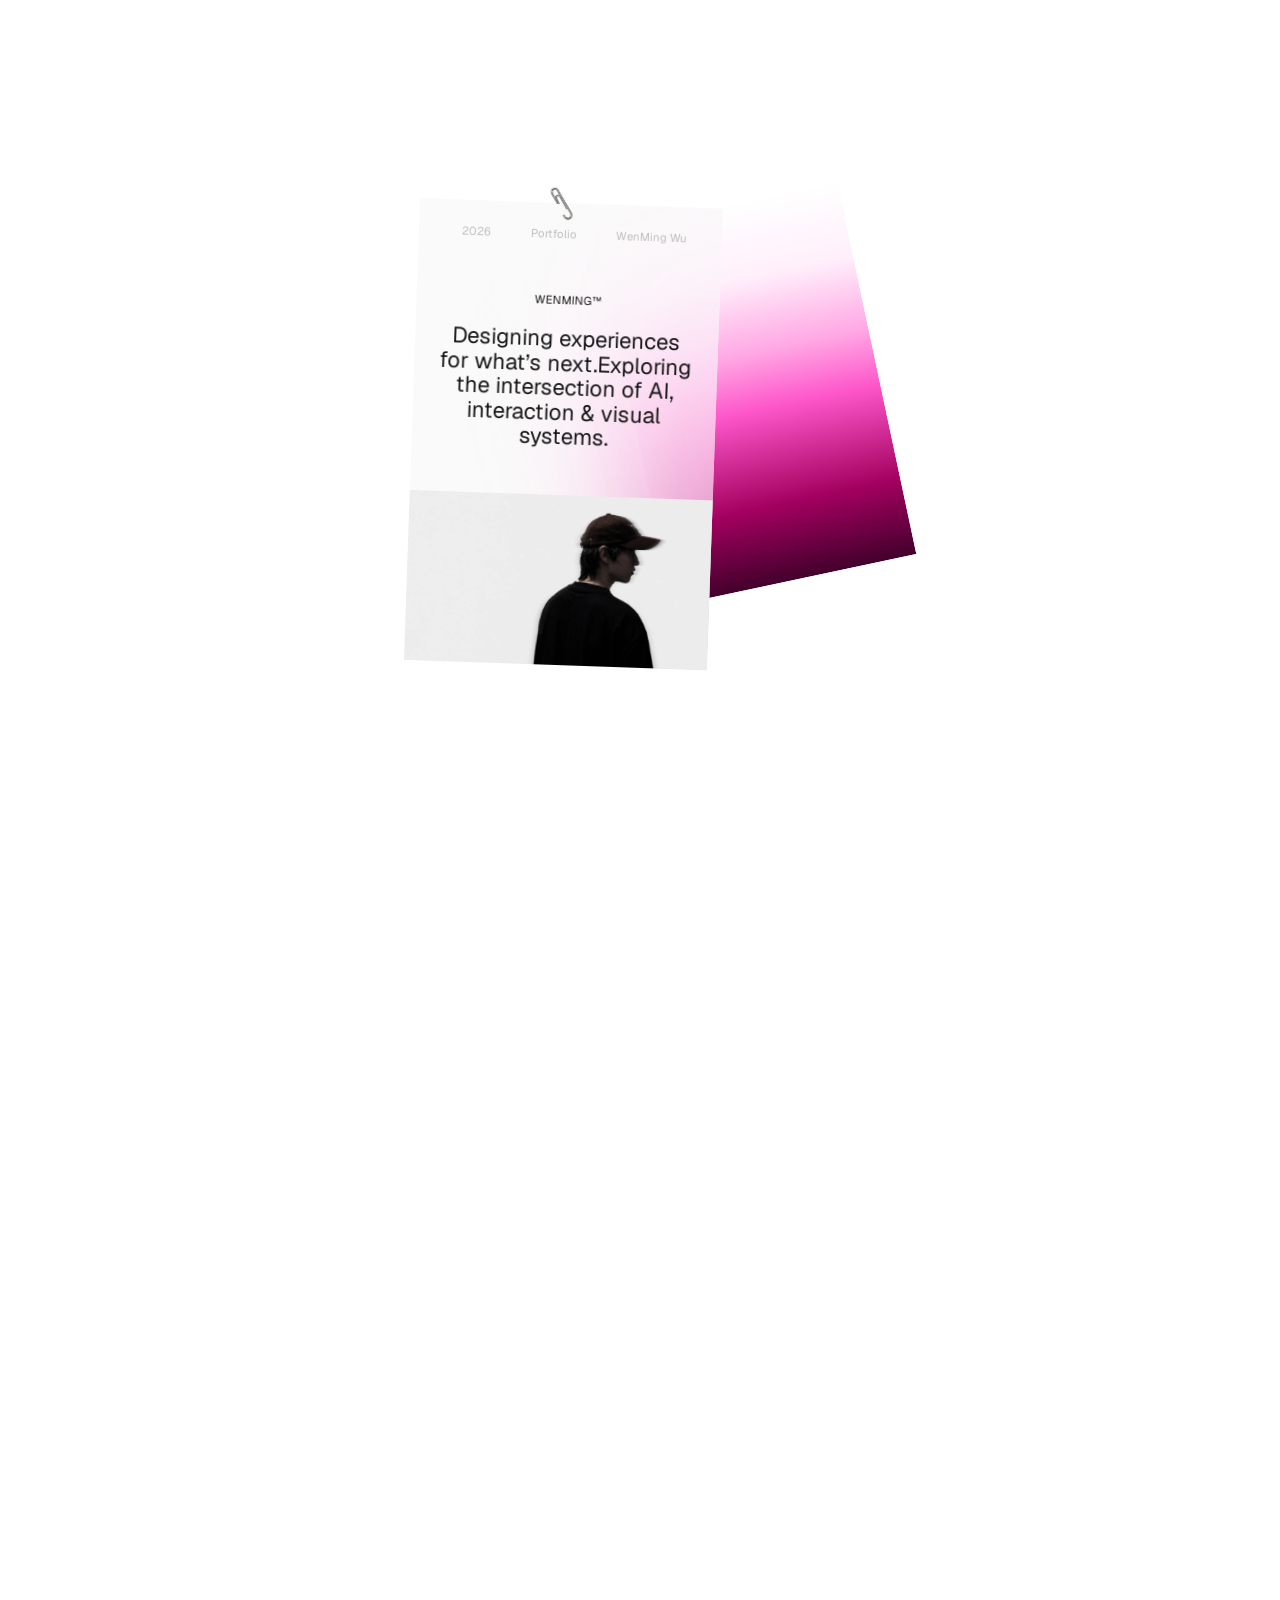
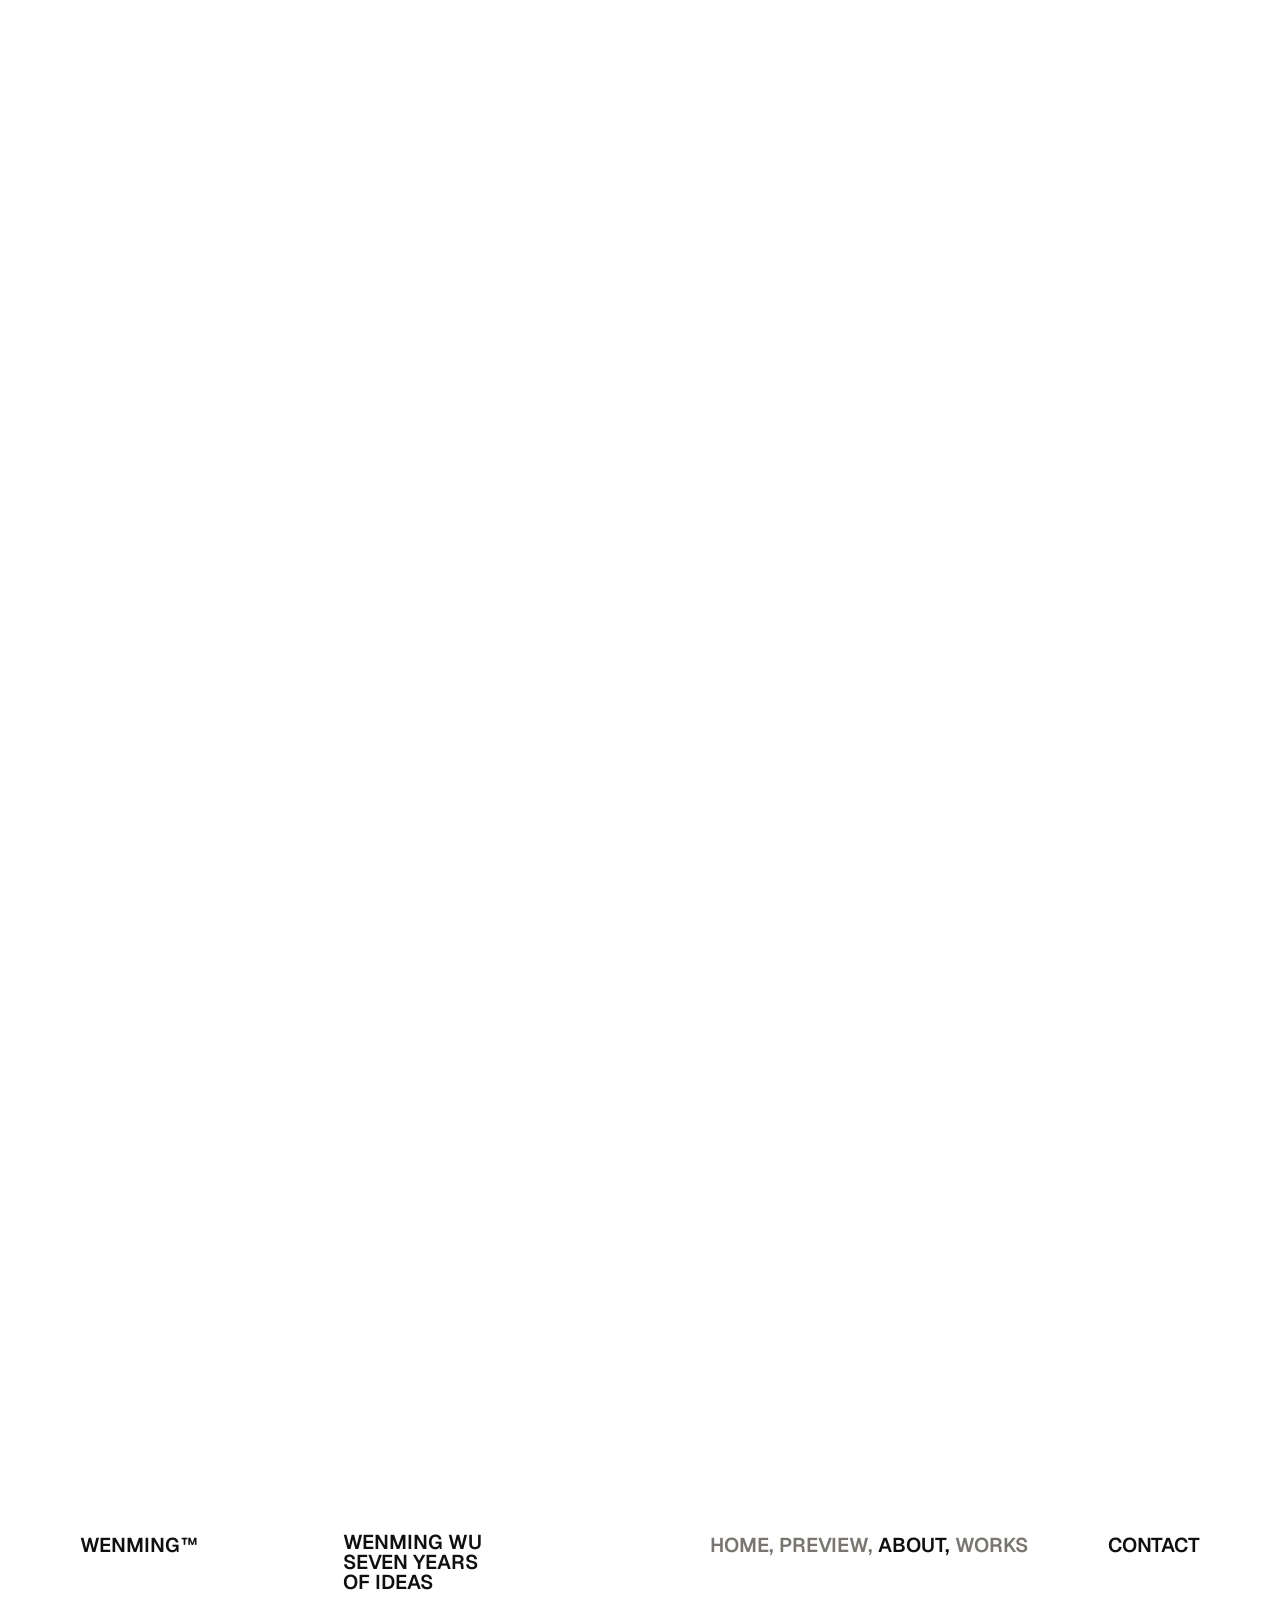
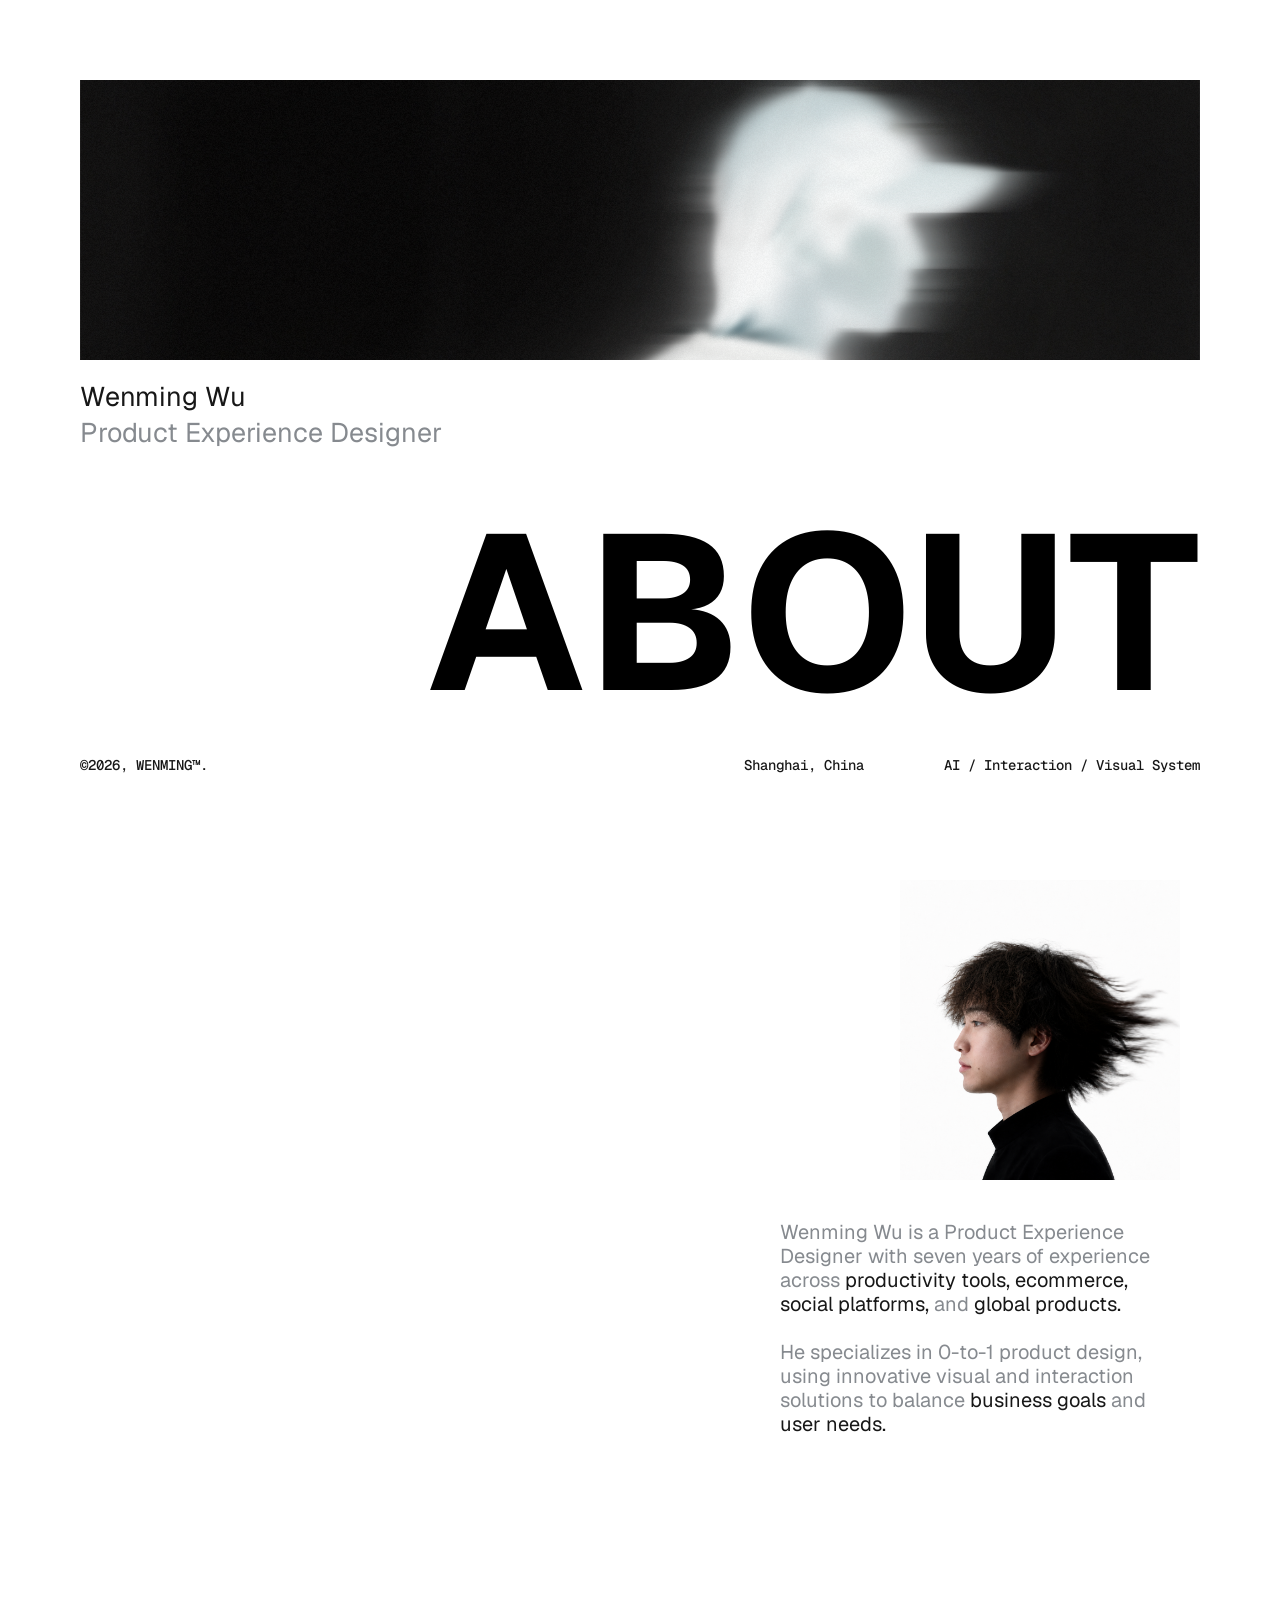
==== commit 6a54b882: "Release v1.2.0 scroll portfolio redesign" ====
--- a/index.html
+++ b/index.html
@@ -1,24 +1,34 @@
 <!DOCTYPE html>
-<html lang="zh-CN">
+<html lang="zh-CN" class="has-story-site">
 <head>
   <meta charset="UTF-8">
   <meta name="viewport" content="width=device-width, initial-scale=1.0">
   <meta name="description" content="Wu Wenming, product experience designer portfolio.">
   <title>Wu Wenming — Product Experience Designer</title>
-  <link rel="preload" href="assets/fonts/montserrat-latin-400-600.woff2" as="font" type="font/woff2" crossorigin>
+  <link rel="preload" href="assets/fonts/Geist-Variable.woff2" as="font" type="font/woff2" crossorigin>
+  <link rel="preload" href="assets/fonts/GeistMono-Variable.woff2" as="font" type="font/woff2" crossorigin>
   <link rel="preload" href="assets/portfolio-v7/hero-card-image-1600.webp" as="image" type="image/webp">
   <link rel="preload" href="assets/portfolio-v7/paperclip-hd-384.webp" as="image" type="image/webp">
+  <link rel="stylesheet" href="assets/portfolio-scroll/scroll-story.css?v=20260908-0232">
   <script>
     if ('scrollRestoration' in history) history.scrollRestoration = 'manual';
     window.scrollTo(0, 0);
   </script>
   <style>
     @font-face {
-      font-family: "Montserrat";
+      font-family: "Geist";
       font-style: normal;
-      font-weight: 400 600;
+      font-weight: 100 900;
       font-display: swap;
-      src: url("assets/fonts/montserrat-latin-400-600.woff2") format("woff2");
+      src: url("assets/fonts/Geist-Variable.woff2") format("woff2");
+    }
+
+    @font-face {
+      font-family: "Geist Mono";
+      font-style: normal;
+      font-weight: 100 900;
+      font-display: swap;
+      src: url("assets/fonts/GeistMono-Variable.woff2") format("woff2");
     }
 
     :root {
@@ -91,7 +101,7 @@
       overflow-x: hidden;
       color: var(--ink);
       background: var(--canvas);
-      font-family: "Montserrat", "Helvetica Neue", Arial, sans-serif;
+      font-family: "Geist", "PingFang SC", "Helvetica Neue", Arial, sans-serif;
       text-rendering: optimizeLegibility;
       -webkit-font-smoothing: antialiased;
     }
@@ -325,7 +335,7 @@
       padding: 104px 24px 24px;
       overflow: hidden;
       color: var(--secondary);
-      font-family: "Helvetica Neue", Helvetica, Arial, sans-serif;
+      font-family: "Geist", "PingFang SC", "Helvetica Neue", Helvetica, Arial, sans-serif;
       pointer-events: none;
       opacity: 0;
       filter: blur(8px);
@@ -817,7 +827,7 @@
     }
 
     .company-line > span:first-child {
-      font-family: "PingFang SC", "Montserrat", sans-serif;
+      font-family: "Geist", "PingFang SC", sans-serif;
     }
 
     .company-line .divider {
@@ -950,7 +960,7 @@
 
     .works-intro h2,
     .works-intro p {
-      font-family: "Montserrat", "Helvetica Neue", Arial, sans-serif;
+      font-family: "Geist", "PingFang SC", "Helvetica Neue", Arial, sans-serif;
       font-size: 27px;
       line-height: 40px;
     }
@@ -1017,7 +1027,7 @@
     }
 
     .work-copy h3 {
-      font-family: -apple-system, BlinkMacSystemFont, "SF Pro Text", "PingFang SC", sans-serif;
+      font-family: "Geist", "PingFang SC", -apple-system, BlinkMacSystemFont, "SF Pro Text", sans-serif;
       font-size: inherit;
       font-weight: 500;
     }
@@ -1025,7 +1035,7 @@
     .work-copy p {
       overflow: hidden;
       color: var(--secondary);
-      font-family: "Montserrat", Arial, sans-serif;
+      font-family: "Geist", "PingFang SC", Arial, sans-serif;
       font-weight: 500;
       margin-top: 4px;
       text-overflow: ellipsis;
@@ -1063,7 +1073,7 @@
       border-radius: 8px;
       color: var(--ink);
       background: #fff;
-      font-family: "Montserrat", Arial, sans-serif;
+      font-family: "Geist", "PingFang SC", Arial, sans-serif;
       font-size: 12px;
       font-weight: 600;
       line-height: normal;
@@ -1270,7 +1280,7 @@
 
     .project-detail-title {
       color: var(--ink);
-      font-family: "Montserrat", Arial, sans-serif;
+      font-family: "Geist", "PingFang SC", Arial, sans-serif;
       font-size: var(--type-title);
       font-weight: 500;
       line-height: normal;
@@ -1279,7 +1289,7 @@
     .project-detail-year,
     .project-detail-name {
       color: var(--secondary);
-      font-family: -apple-system, BlinkMacSystemFont, "SF Pro Text", "PingFang SC", sans-serif;
+      font-family: "Geist", "PingFang SC", -apple-system, BlinkMacSystemFont, "SF Pro Text", sans-serif;
       font-size: var(--type-label);
       font-weight: 500;
       line-height: normal;
@@ -1626,7 +1636,7 @@
 
     /* PortfolioPageFrame1 - latest Figma layout */
     body {
-      font-family: "Helvetica Neue", Helvetica, Arial, "PingFang SC", sans-serif;
+      font-family: "Geist", "PingFang SC", "Helvetica Neue", Helvetica, Arial, sans-serif;
     }
 
     .topbar {
@@ -1649,7 +1659,7 @@
     .nav-link {
       min-height: 45px;
       padding: 0 12px;
-      font-family: "Helvetica Neue", Helvetica, Arial, sans-serif;
+      font-family: "Geist", "PingFang SC", "Helvetica Neue", Helvetica, Arial, sans-serif;
       font-size: 14px;
       font-weight: 400;
     }
@@ -1678,7 +1688,7 @@
     .hero-meta {
       top: 50%;
       width: min(1100px, calc(100% - 80px));
-      font-family: "Helvetica Neue", Helvetica, Arial, sans-serif;
+      font-family: "Geist", "PingFang SC", "Helvetica Neue", Helvetica, Arial, sans-serif;
       font-size: 16px;
       font-weight: 500;
       line-height: 21px;
@@ -1696,7 +1706,7 @@
 
     .hero-meta-name::before {
       right: calc(100% + 2px);
-      font-family: "Montserrat", Arial, sans-serif;
+      font-family: "Geist", "PingFang SC", Arial, sans-serif;
       font-size: 14px;
       font-weight: 600;
     }
@@ -1790,7 +1800,7 @@
     .about-identity h2,
     .experience-title,
     .skills-title {
-      font-family: "Helvetica Neue", Helvetica, Arial, sans-serif;
+      font-family: "Geist", "PingFang SC", "Helvetica Neue", Helvetica, Arial, sans-serif;
       font-size: 18px;
       font-weight: 400;
       line-height: 21px;
@@ -1803,14 +1813,14 @@
 
     .about-identity h2::before {
       right: calc(100% + 4px);
-      font-family: "Montserrat", Arial, sans-serif;
+      font-family: "Geist", "PingFang SC", Arial, sans-serif;
       font-size: 14px;
       font-weight: 600;
     }
 
     .about-identity p {
       margin-top: 2px;
-      font-family: "Montserrat", Arial, sans-serif;
+      font-family: "Geist", "PingFang SC", Arial, sans-serif;
       font-size: 14px;
       font-weight: 500;
       line-height: 21px;
@@ -1819,7 +1829,7 @@
     .about-copy {
       width: 409px;
       margin-top: 120px;
-      font-family: "Helvetica Neue", Helvetica, Arial, sans-serif;
+      font-family: "Geist", "PingFang SC", "Helvetica Neue", Helvetica, Arial, sans-serif;
       font-size: 18px;
       font-weight: 400;
       line-height: 21px;
@@ -1838,7 +1848,7 @@
       background: linear-gradient(180deg, #fff 15%, rgba(255, 255, 255, 0.08) 100%);
       background-clip: text;
       -webkit-background-clip: text;
-      font-family: "Helvetica Neue", Helvetica, Arial, sans-serif;
+      font-family: "Geist", "PingFang SC", "Helvetica Neue", Helvetica, Arial, sans-serif;
       font-size: 18px;
       font-weight: 400;
       line-height: 21px;
@@ -1860,7 +1870,7 @@
     .experience-date,
     .company-line,
     .company-period {
-      font-family: "Helvetica Neue", Helvetica, Arial, "PingFang SC", sans-serif;
+      font-family: "Geist", "PingFang SC", "Helvetica Neue", Helvetica, Arial, sans-serif;
       font-size: 14.4px;
       font-weight: 400;
       line-height: 19px;
@@ -1957,7 +1967,7 @@
 
     .works-intro h2,
     .works-intro p {
-      font-family: "Helvetica Neue", Helvetica, Arial, sans-serif;
+      font-family: "Geist", "PingFang SC", "Helvetica Neue", Helvetica, Arial, sans-serif;
       font-weight: 400;
       letter-spacing: -0.4px;
     }
@@ -2006,7 +2016,7 @@
     }
 
     .work-copy h3 {
-      font-family: "Helvetica Neue", Helvetica, Arial, "PingFang SC", sans-serif;
+      font-family: "Geist", "PingFang SC", "Helvetica Neue", Helvetica, Arial, sans-serif;
       font-size: 14.4px;
       font-weight: 400;
       line-height: 19px;
@@ -2017,7 +2027,7 @@
       margin: 0;
       overflow: visible;
       color: var(--muted);
-      font-family: "Helvetica Neue", Helvetica, Arial, sans-serif;
+      font-family: "Geist", "PingFang SC", "Helvetica Neue", Helvetica, Arial, sans-serif;
       font-size: 14px;
       font-weight: 400;
       line-height: 21px;
@@ -2068,7 +2078,7 @@
       justify-content: space-between;
       margin-top: 96px;
       color: #171717;
-      font-family: "Helvetica Neue", Helvetica, Arial, sans-serif;
+      font-family: "Geist", "PingFang SC", "Helvetica Neue", Helvetica, Arial, sans-serif;
       font-size: 10px;
       font-weight: 400;
       line-height: 12px;
@@ -2441,7 +2451,7 @@
     .experience-title,
     .skills-title {
       color: var(--ink);
-      font-family: "Helvetica Neue", Helvetica, Arial, sans-serif;
+      font-family: "Geist", "PingFang SC", "Helvetica Neue", Helvetica, Arial, sans-serif;
       font-size: var(--type-title);
       font-weight: 400;
       line-height: 34px;
@@ -2452,7 +2462,7 @@
     .about-identity h2::before {
       right: calc(100% + 4px);
       color: var(--muted);
-      font-family: "Montserrat", Arial, sans-serif;
+      font-family: "Geist", "PingFang SC", Arial, sans-serif;
       font-size: var(--type-label);
       font-weight: 600;
     }
@@ -2469,7 +2479,7 @@
       max-width: calc(100% - 40px);
       margin: 240px max(20px, calc((100% - 920px) / 2)) 0 auto;
       color: var(--secondary);
-      font-family: "Helvetica Neue", Helvetica, Arial, sans-serif;
+      font-family: "Geist", "PingFang SC", "Helvetica Neue", Helvetica, Arial, sans-serif;
       font-size: var(--type-description);
       font-weight: 400;
       line-height: 24px;
@@ -2569,7 +2579,7 @@
       background: linear-gradient(180deg, var(--secondary), #fff);
       background-clip: text;
       -webkit-background-clip: text;
-      font-family: "Helvetica Neue", Helvetica, Arial, sans-serif;
+      font-family: "Geist", "PingFang SC", "Helvetica Neue", Helvetica, Arial, sans-serif;
       font-size: var(--type-title);
       font-weight: 400;
       line-height: 36px;
@@ -2596,7 +2606,7 @@
     }
 
     .works-intro h2 {
-      font-family: "Helvetica Neue", Helvetica, Arial, sans-serif;
+      font-family: "Geist", "PingFang SC", "Helvetica Neue", Helvetica, Arial, sans-serif;
       font-size: var(--type-title);
       font-weight: 400;
       line-height: var(--line-title);
@@ -2607,7 +2617,7 @@
       width: 800px;
       max-width: 100%;
       color: var(--secondary);
-      font-family: "Helvetica Neue", Helvetica, Arial, sans-serif;
+      font-family: "Geist", "PingFang SC", "Helvetica Neue", Helvetica, Arial, sans-serif;
       font-size: var(--type-description);
       font-weight: 400;
       line-height: var(--line-description);
@@ -2619,12 +2629,7 @@
       margin: 0;
       overflow: hidden;
       touch-action: pan-y;
-      cursor: grab;
-      user-select: none;
-      -webkit-user-select: none;
-    }
-
-    .works-marquee.is-dragging { cursor: grabbing; }
+    }
 
     .works-track {
       display: flex;
@@ -2674,7 +2679,7 @@
 
     .work-copy h3,
     .work-copy p {
-      font-family: "Helvetica Neue", Helvetica, Arial, "PingFang SC", sans-serif;
+      font-family: "Geist", "PingFang SC", "Helvetica Neue", Helvetica, Arial, sans-serif;
       font-size: var(--type-description);
       font-weight: 400;
       line-height: var(--line-description);
@@ -2707,7 +2712,7 @@
       flex-direction: column;
       gap: 16px;
       align-items: center;
-      font-family: "Helvetica Neue", Helvetica, Arial, sans-serif;
+      font-family: "Geist", "PingFang SC", "Helvetica Neue", Helvetica, Arial, sans-serif;
       font-weight: 400;
       line-height: var(--line-title);
     }
@@ -2913,7 +2918,7 @@
       align-items: center;
       justify-content: flex-end;
       color: var(--topbar-primary);
-      font-family: "Helvetica Neue", Helvetica, Arial, sans-serif;
+      font-family: "Geist", "PingFang SC", "Helvetica Neue", Helvetica, Arial, sans-serif;
       font-size: var(--type-description);
       font-weight: 400;
       line-height: 21px;
@@ -3301,7 +3306,7 @@
       min-height: 700px;
       overflow: hidden;
       color: rgba(255, 255, 255, 0.12);
-      font-family: "Helvetica Neue", Helvetica, Arial, sans-serif;
+      font-family: "Geist", "PingFang SC", "Helvetica Neue", Helvetica, Arial, sans-serif;
       font-size: 32px;
       font-weight: 500;
       line-height: normal;
@@ -3902,6 +3907,12 @@
       .work-cover { width: min(62vw, 700px); }
       .work-card { flex-basis: min(62vw, 700px); }
       .work-cover { height: auto; aspect-ratio: 7 / 5; }
+      .works-marquee {
+        cursor: grab;
+        user-select: none;
+        -webkit-user-select: none;
+      }
+      .works-marquee.is-dragging { cursor: grabbing; }
       .footer-meta { margin-top: 240px; }
       .hero-card-stage {
         top: 48%;
@@ -3935,6 +3946,567 @@
       }
 
       .works-control:hover { background: #fff; }
+    }
+
+    /* PortfolioPageFrame1 about and footer - 2026-09-06 */
+    .about {
+      padding-top: 320px;
+    }
+
+    .about-banner {
+      width: min(1080px, calc(100% - 48px));
+      aspect-ratio: 18 / 5;
+      margin: 0 auto;
+    }
+
+    .about-banner img {
+      position: static;
+      width: 100%;
+      height: 100%;
+      object-fit: cover;
+    }
+
+    .about-identity {
+      width: min(1080px, calc(100% - 48px));
+      margin: 20px auto 0;
+    }
+
+    .about-identity h2::before {
+      content: none;
+    }
+
+    .about-copy {
+      display: flex;
+      flex-direction: column;
+      gap: 24px;
+      width: 400px;
+      max-width: calc(100% - 48px);
+      margin: 320px max(24px, calc((100% - 1080px) / 2)) 0 auto;
+      font-size: 20px;
+      line-height: 24px;
+    }
+
+    .experience {
+      display: block;
+      width: min(1080px, calc(100% - 48px));
+      margin: 320px auto 0;
+    }
+
+    .experience-title,
+    .skills-title {
+      font-size: 36px;
+      font-weight: 500;
+      line-height: 43.2px;
+    }
+
+    .experience-list {
+      width: 100%;
+      margin-top: 60px;
+      gap: 60px;
+    }
+
+    .experience-row {
+      display: flex;
+      min-height: 74px;
+      gap: 48px;
+      align-items: flex-start;
+      justify-content: space-between;
+    }
+
+    .experience-copy h4,
+    .experience-copy p {
+      margin: 0;
+      font-size: 20px;
+      line-height: 32px;
+      letter-spacing: 0;
+    }
+
+    .experience-copy h4 {
+      color: var(--ink);
+      font-weight: 500;
+    }
+
+    .experience-copy p {
+      color: var(--secondary);
+      font-weight: 400;
+    }
+
+    .experience-brand {
+      display: flex;
+      min-width: 150px;
+      min-height: 32px;
+      gap: 10px;
+      align-items: center;
+      justify-content: flex-end;
+      padding-top: 2px;
+      color: var(--ink);
+      font-size: 18px;
+      font-weight: 500;
+      line-height: 24px;
+      white-space: nowrap;
+    }
+
+    .experience-brand img {
+      width: auto;
+      max-width: 150px;
+      height: auto;
+      max-height: 30px;
+      object-fit: contain;
+    }
+
+    .experience-brand--poizon img {
+      width: 60px;
+      height: 23px;
+    }
+
+    .experience-brand--bytedance img {
+      width: 110px;
+      height: 30px;
+    }
+
+    .experience-brand--museum {
+      gap: 11px;
+    }
+
+    .experience-brand--museum img:first-child {
+      width: 55px;
+      height: 21px;
+    }
+
+    .experience-brand--museum img:last-child {
+      width: 91px;
+      height: 10px;
+    }
+
+    .skills {
+      width: min(1080px, calc(100% - 48px));
+      margin: 320px auto 0;
+    }
+
+    .skills-list {
+      width: 374px;
+      font-size: 36px;
+      font-weight: 500;
+      line-height: 44px;
+    }
+
+    .works {
+      margin-top: 320px;
+    }
+
+    .works-inner {
+      width: min(1080px, calc(100% - 48px));
+      max-width: 1080px;
+    }
+
+    .works-intro {
+      display: flex;
+      flex-direction: row;
+      width: 100%;
+      margin: 0 0 80px;
+      gap: 48px;
+      align-items: center;
+      justify-content: space-between;
+    }
+
+    .works-heading-copy {
+      flex: 1;
+      min-width: 0;
+    }
+
+    .works-intro h2,
+    .works-intro p {
+      font-family: "Geist", "PingFang SC", "Helvetica Neue", Arial, sans-serif;
+      font-size: 36px;
+      font-weight: 500;
+      line-height: 44px;
+      letter-spacing: 0;
+    }
+
+    .works-intro p {
+      width: auto;
+      max-width: none;
+      color: var(--muted);
+      text-transform: capitalize;
+    }
+
+    .works-controls {
+      display: flex;
+      width: auto;
+      height: 48px;
+      margin: 0;
+      gap: 16px;
+      align-items: center;
+      flex: none;
+    }
+
+    .works-control {
+      width: 48px;
+      height: 48px;
+      padding: 12px;
+      border: 0;
+      border-radius: 50%;
+      background: var(--subtle);
+      transition: background-color 260ms var(--ease), transform 260ms var(--ease);
+    }
+
+    .works-control img {
+      width: 24px;
+      height: 24px;
+    }
+
+    .works-control:hover { background: #f2f2f2; }
+
+    .works-track {
+      margin-left: max(24px, calc((100vw - 1080px) / 2));
+    }
+
+    .works-set {
+      gap: 16px;
+      padding-right: 16px;
+    }
+
+    .work-card {
+      flex-basis: 700px;
+      width: 700px;
+      gap: 16px;
+    }
+
+    .work-index {
+      color: var(--ink);
+      font-family: "Geist Mono", "SFMono-Regular", Consolas, monospace;
+      font-size: 16px;
+      font-weight: 400;
+      line-height: 24px;
+    }
+
+    .work-cover {
+      width: 700px;
+      height: 500px;
+      aspect-ratio: 7 / 5;
+    }
+
+    .work-copy h3,
+    .work-copy p {
+      font-family: "Geist Mono", "SFMono-Regular", Consolas, "PingFang SC", monospace;
+      font-size: 16px;
+      line-height: normal;
+      letter-spacing: 0;
+    }
+
+    .work-copy h3 {
+      font-weight: 500;
+      text-transform: uppercase;
+    }
+
+    .work-copy p {
+      color: var(--secondary);
+      font-weight: 400;
+      text-transform: none;
+    }
+
+    .site-footer {
+      margin-top: 320px;
+    }
+
+    .footer-contact {
+      width: min(1080px, calc(100% - 48px));
+      margin: 0 auto;
+      gap: 80px;
+      align-items: stretch;
+      text-align: left;
+    }
+
+    .footer-contact-copy {
+      display: flex;
+      width: 100%;
+      flex-direction: row;
+      gap: 48px;
+      align-items: flex-start;
+      justify-content: space-between;
+    }
+
+    .footer-contact-copy p:first-child {
+      width: 400px;
+      color: var(--ink);
+      font-size: 36px;
+      font-weight: 500;
+      line-height: 43.2px;
+      text-transform: capitalize;
+    }
+
+    .footer-contact-copy p:last-child {
+      width: 400px;
+      max-width: none;
+      color: var(--secondary);
+      font-size: 24px;
+      line-height: 28.8px;
+    }
+
+    .footer-contact-actions {
+      display: grid;
+      grid-template-columns: repeat(2, minmax(0, 1fr));
+      gap: 24px;
+      width: 100%;
+    }
+
+    .footer-contact-button {
+      width: 100%;
+      height: 44px;
+      border-radius: 12px;
+      color: var(--secondary);
+      background: var(--subtle);
+      font-size: 16px;
+      font-weight: 500;
+      line-height: 24px;
+    }
+
+    .footer-contact-label {
+      cursor: default;
+    }
+
+    .footer-meta {
+      display: block;
+      width: 100%;
+      margin: 320px auto 0;
+      padding-bottom: 0;
+      color: var(--ink);
+      font-family: "Geist Mono", "SFMono-Regular", Consolas, monospace;
+      font-size: 14px;
+      font-weight: 500;
+      line-height: 21px;
+      letter-spacing: 0;
+      text-transform: none;
+    }
+
+    .footer-meta-row {
+      display: flex;
+      width: min(1280px, calc(100% - 48px));
+      margin: 0 auto;
+      align-items: flex-end;
+      justify-content: space-between;
+    }
+
+    .footer-meta-group {
+      display: flex;
+      gap: 80px;
+      align-items: center;
+    }
+
+    .footer-word {
+      display: flex;
+      width: min(1300px, calc(100% - 32px));
+      height: 192px;
+      margin: 32px auto 0;
+      align-items: center;
+      justify-content: center;
+      overflow: hidden;
+      color: var(--ink);
+      font-family: "Geist", "PingFang SC", Arial, sans-serif;
+      font-size: 260px;
+      font-weight: 700;
+      line-height: 1;
+      letter-spacing: 0;
+      text-align: center;
+      text-transform: uppercase;
+      white-space: nowrap;
+    }
+
+    @media (max-width: 1399px) and (min-width: 1201px) {
+      .footer-word {
+        height: 164px;
+        font-size: 220px;
+      }
+    }
+
+    @media (max-width: 1200px) and (min-width: 641px) {
+      .about,
+      .works,
+      .site-footer,
+      .footer-meta {
+        margin-top: 0;
+      }
+
+      .about { padding-top: 240px; }
+      .about-copy,
+      .experience,
+      .skills,
+      .works,
+      .site-footer,
+      .footer-meta { margin-top: 240px; }
+      .footer-word { height: 132px; font-size: 176px; }
+    }
+
+    @media (max-width: 640px) {
+      .about { padding-top: 240px; }
+
+      .about-banner,
+      .about-identity,
+      .about-copy,
+      .experience,
+      .skills,
+      .footer-contact,
+      .footer-meta-row {
+        width: calc(100% - (var(--mobile-info-gutter) * 2));
+        max-width: none;
+      }
+
+      .about-banner { aspect-ratio: 18 / 5; }
+      .about-identity { margin-top: 12px; }
+
+      .about-copy {
+        margin: 160px auto 0;
+        font-size: var(--type-description);
+        line-height: var(--line-description);
+      }
+
+      .experience,
+      .skills,
+      .works,
+      .site-footer,
+      .footer-meta {
+        margin-top: 160px;
+      }
+
+      .experience-title,
+      .skills-title,
+      .skills-list,
+      .footer-contact-copy p:first-child {
+        font-size: var(--type-title);
+        line-height: var(--line-title);
+      }
+
+      .experience-list {
+        margin-top: 48px;
+        gap: 40px;
+      }
+
+      .experience-row {
+        display: grid;
+        grid-template-columns: minmax(0, 1fr) auto;
+        min-height: 0;
+        gap: 16px;
+      }
+
+      .experience-copy h4,
+      .experience-copy p {
+        font-size: var(--type-description);
+        line-height: var(--line-description);
+      }
+
+      .experience-copy p { margin-top: 4px; }
+
+      .experience-brand {
+        min-width: 0;
+        max-width: 78px;
+        min-height: 24px;
+        padding-top: 0;
+        font-size: var(--type-label);
+        line-height: var(--line-label);
+      }
+
+      .experience-brand img { max-width: 78px; max-height: 22px; }
+      .experience-brand--poizon img { width: 54px; height: auto; }
+      .experience-brand--bytedance img { width: 78px; height: auto; }
+      .experience-brand--museum { gap: 4px; }
+      .experience-brand--museum img:first-child { width: 30px; height: auto; }
+      .experience-brand--museum img:last-child { width: 44px; height: auto; }
+
+      .skills-list { width: 184px; }
+
+      .works-inner {
+        width: calc(100% - (var(--mobile-info-gutter) * 2));
+      }
+
+      .works-intro {
+        flex-direction: column;
+        gap: 32px;
+        align-items: flex-start;
+      }
+
+      .works-intro h2,
+      .works-intro p {
+        font-size: var(--type-title);
+        line-height: var(--line-title);
+      }
+
+      .works-controls {
+        align-self: flex-end;
+      }
+
+      .works-track {
+        margin-left: var(--mobile-info-gutter);
+      }
+
+      .work-card,
+      .work-cover {
+        width: min(62vw, 700px);
+      }
+
+      .work-card {
+        flex-basis: min(62vw, 700px);
+      }
+
+      .work-cover {
+        height: auto;
+        aspect-ratio: 7 / 5;
+      }
+
+      .work-index,
+      .work-copy p {
+        font-size: var(--type-label);
+        line-height: var(--line-label);
+      }
+
+      .work-copy h3 {
+        font-size: var(--type-description);
+        line-height: var(--line-description);
+      }
+
+      .works-control:hover { background: var(--subtle); }
+
+      .footer-contact { gap: 64px; }
+      .footer-contact-copy {
+        flex-direction: column;
+        gap: 24px;
+      }
+
+      .footer-contact-copy p:first-child,
+      .footer-contact-copy p:last-child {
+        width: 100%;
+        max-width: none;
+      }
+
+      .footer-contact-copy p:last-child {
+        font-size: var(--type-description);
+        line-height: var(--line-description);
+      }
+
+      .footer-contact-actions { gap: 12px; }
+      .footer-contact-button { min-width: 0; font-size: var(--type-label); }
+
+      .footer-meta-row {
+        flex-direction: column;
+        gap: 16px;
+        align-items: flex-start;
+      }
+
+      .footer-meta-group {
+        flex-direction: column;
+        gap: 4px;
+        align-items: flex-start;
+      }
+
+      .footer-word {
+        width: calc(100% - 24px);
+        height: 56px;
+        margin-top: 32px;
+        font-size: 64px;
+      }
+    }
+
+    @media (max-width: 380px) {
+      .footer-word { font-size: 56px; }
     }
 
     @media (prefers-reduced-motion: reduce) {
@@ -3959,11 +4531,200 @@
     }
   </style>
 </head>
-<body class="is-loading">
+<body class="is-loading has-story-site">
   <script>
     window.setTimeout(() => document.body.classList.remove('is-loading'), 3200);
   </script>
   <a class="skip-link" href="#home">Skip to content</a>
+
+  <div class="story-site" data-story-site>
+    <header class="story-topbar" aria-label="网站导航">
+      <a class="story-brand" href="#story-home" data-story-link="home">WENMING™</a>
+      <p class="story-bio">WENMING WU<br>SEVEN YEARS<br>OF IDEAS</p>
+      <nav class="story-nav" aria-label="主要导航">
+        <button class="is-active" type="button" data-story-nav="home">Home</button>
+        <button type="button" data-story-nav="preview">Preview</button>
+        <button type="button" data-story-nav="about">About</button>
+        <button type="button" data-story-nav="works">Works</button>
+      </nav>
+      <a class="story-contact" href="https://mail.google.com/mail/?view=cm&amp;fs=1&amp;to=wuwenming55@gmail.com" target="_blank" rel="noopener">Contact</a>
+    </header>
+
+    <section class="story-module story-home" id="story-home" data-story-section="home">
+      <div class="story-sticky story-home-scene">
+        <div class="hero story-home-hero" data-story-hero aria-label="吴文明作品集介绍">
+          <h1 class="sr-only">Wu Wenming Design Portfolio</h1>
+          <div class="hero-frame7-background" data-hero-frame7-background aria-hidden="true"></div>
+          <div class="hero-frame7-watermarks" data-hero-frame7-watermarks aria-hidden="true"></div>
+          <div class="hero-card-backdrop hero-card-backdrop--back" data-hero-card-backdrop="back" aria-hidden="true"></div>
+          <div class="hero-card-backdrop hero-card-backdrop--main" data-hero-card-backdrop="main" aria-hidden="true"></div>
+          <div class="hero-card-stage" data-hero-card-stage aria-label="Wu Wenming portfolio introduction">
+            <div class="hero-gradient-card hero-tilt-card" data-hero-gradient-card aria-hidden="true">
+              <span class="hero-gradient-layer is-active" data-hero-gradient-layer></span>
+              <span class="hero-gradient-layer" data-hero-gradient-layer></span>
+            </div>
+            <div class="hero-profile-stack hero-tilt-card" data-hero-profile-stack>
+              <div class="hero-profile-glass-layer" data-hero-profile-glass aria-hidden="true">
+                <div class="hero-profile-glass-gradient" data-hero-profile-glass-gradient>
+                  <span class="hero-gradient-layer is-active"></span>
+                  <span class="hero-gradient-layer"></span>
+                </div>
+              </div>
+              <article class="hero-profile-card" data-hero-profile-card>
+                <img class="hero-paperclip" src="assets/portfolio-v7/paperclip-hd-384.webp" alt="" decoding="async" draggable="false">
+                <div class="hero-card-meta" aria-hidden="true">
+                  <span>2026</span><span>Portfolio</span><span>WenMing Wu</span>
+                </div>
+                <div class="hero-card-copy">
+                  <p>WENMING™</p>
+                  <h2>Designing experiences<br>for what’s next.Exploring<br>the intersection of AI,<br>interaction &amp; visual<br>systems.</h2>
+                </div>
+                <div class="hero-card-portrait">
+                  <img class="hero-card-portrait-default" src="assets/portfolio-v7/hero-card-image-1600.webp" alt="吴文明侧身肖像" decoding="async" fetchpriority="high" draggable="false">
+                  <img class="hero-card-portrait-frame7" src="assets/portfolio-frame7/hero-card-frame7-1400.webp" alt="" decoding="async" loading="lazy" draggable="false">
+                </div>
+              </article>
+            </div>
+          </div>
+        </div>
+
+        <div class="story-logo-rail" aria-label="合作公司与产品">
+          <div class="story-logo-track">
+            <div class="story-logo-set">
+              <img src="assets/portfolio-scroll/logo-capcut.svg" alt="CapCut">
+              <img src="assets/portfolio-scroll/logo-bytedance.svg" alt="ByteDance">
+              <img src="assets/portfolio-scroll/logo-feishu.svg" alt="飞书">
+              <img src="assets/portfolio-scroll/logo-dreamina.svg" alt="即梦 AI">
+              <img src="assets/portfolio-scroll/logo-poizon.svg" alt="得物">
+            </div>
+            <div class="story-logo-set" aria-hidden="true">
+              <img src="assets/portfolio-scroll/logo-capcut.svg" alt="">
+              <img src="assets/portfolio-scroll/logo-bytedance.svg" alt="">
+              <img src="assets/portfolio-scroll/logo-feishu.svg" alt="">
+              <img src="assets/portfolio-scroll/logo-dreamina.svg" alt="">
+              <img src="assets/portfolio-scroll/logo-poizon.svg" alt="">
+            </div>
+          </div>
+        </div>
+      </div>
+    </section>
+
+    <section class="story-module story-preview" id="story-preview" data-story-section="preview" data-lazy-module>
+      <div class="story-sticky story-preview-scene">
+        <div class="preview-heading">
+          <h2 class="story-chapter-title" data-split-title>Preview</h2>
+          <div class="story-chapter-meta">
+            <span>©2026, WENMING™.</span>
+            <span class="story-meta-group"><span>Shanghai, China</span><span>AI / Interaction / Visual System</span></span>
+          </div>
+        </div>
+
+        <div class="preview-stack" data-preview-stack aria-label="作品预览图集">
+          <figure class="preview-card" style="--card-width:800;--card-height:799;--target-y:0"><img data-src="assets/portfolio-scroll/preview-01.png?rev=2" width="2400" height="2397" alt="作品预览 1" decoding="async"></figure>
+          <figure class="preview-card" style="--card-width:800;--card-height:801;--target-y:811"><img data-src="assets/portfolio-scroll/preview-02.png?rev=2" width="2400" height="2403" alt="作品预览 2" decoding="async"></figure>
+          <figure class="preview-card" style="--card-width:800;--card-height:752;--target-y:1624"><img data-src="assets/portfolio-scroll/preview-03.png?rev=2" width="2400" height="2256" alt="作品预览 3" decoding="async"></figure>
+          <figure class="preview-card" style="--card-width:800;--card-height:520;--target-y:2388"><img data-src="assets/portfolio-scroll/preview-04.png?rev=2" width="2400" height="1560" alt="作品预览 4" decoding="async"></figure>
+          <figure class="preview-card" style="--card-width:800;--card-height:487;--target-y:2920"><img data-src="assets/portfolio-scroll/preview-05.png?rev=2" width="2400" height="1461" alt="作品预览 5" decoding="async"></figure>
+          <figure class="preview-card" style="--card-width:800;--card-height:546;--target-y:3419"><img data-src="assets/portfolio-scroll/preview-06.png?rev=2" width="2400" height="1638" alt="作品预览 6" decoding="async"></figure>
+          <figure class="preview-card" style="--card-width:800;--card-height:1198;--target-y:3977"><img data-src="assets/portfolio-scroll/preview-07.png?rev=2" width="2400" height="3594" alt="作品预览 7" decoding="async"></figure>
+          <figure class="preview-card" style="--card-width:800;--card-height:652;--target-y:5187"><img data-src="assets/portfolio-scroll/preview-08.png?rev=2" width="2400" height="1956" alt="作品预览 8" decoding="async"></figure>
+          <figure class="preview-card" style="--card-width:800;--card-height:604;--target-y:5851"><img data-src="assets/portfolio-scroll/preview-09.png?rev=2" width="2400" height="1812" alt="作品预览 9" decoding="async"></figure>
+          <figure class="preview-card" style="--card-width:800;--card-height:744;--target-y:6467"><img data-src="assets/portfolio-scroll/preview-10.png?rev=2" width="2400" height="2232" alt="作品预览 10" decoding="async"></figure>
+          <figure class="preview-card" style="--card-width:800;--card-height:518;--target-y:7223"><img data-src="assets/portfolio-scroll/preview-11.png?rev=2" width="2400" height="1554" alt="作品预览 11" decoding="async"></figure>
+          <figure class="preview-card" style="--card-width:800;--card-height:496;--target-y:7753"><img data-src="assets/portfolio-scroll/preview-12.png?rev=2" width="2400" height="1488" alt="作品预览 12" decoding="async"></figure>
+          <figure class="preview-card" style="--card-width:800;--card-height:702;--target-y:8261"><img data-src="assets/portfolio-scroll/preview-13.png?rev=2" width="2400" height="2106" alt="作品预览 13" decoding="async"></figure>
+          <figure class="preview-card" style="--card-width:800;--card-height:472;--target-y:8975"><img data-src="assets/portfolio-scroll/preview-14.png?rev=2" width="2400" height="1416" alt="作品预览 14" decoding="async"></figure>
+          <figure class="preview-card" style="--card-width:800;--card-height:791;--target-y:9459"><img data-src="assets/portfolio-scroll/preview-15.png?rev=3" width="2400" height="2373" alt="作品预览 15" decoding="async"></figure>
+        </div>
+
+        <div class="story-scroll-tip preview-end-tip" data-scroll-tip>
+          <span>Scroll to explore</span><span class="story-scroll-tip-icon" aria-hidden="true"></span>
+        </div>
+      </div>
+    </section>
+
+    <section class="story-module story-about" id="story-about" data-story-section="about" data-lazy-module>
+      <div class="story-about-intro">
+      <div class="story-sticky story-about-scene">
+      <div class="story-about-hero">
+        <div class="story-about-mask"><img data-src="assets/portfolio-scroll/about-hero-source.png" width="1672" height="941" alt="吴文明动态肖像横幅" decoding="async"></div>
+        <div class="story-about-identity"><p>Wenming Wu</p><p>Product Experience Designer</p></div>
+      </div>
+
+      <div class="about-heading">
+        <h2 class="story-chapter-title about-big-title" data-split-title>About</h2>
+        <div class="story-scroll-tip about-intro-tip"><span>Scroll to explore</span><span class="story-scroll-tip-icon" aria-hidden="true"></span></div>
+      </div>
+      </div>
+      </div>
+
+      <div class="story-chapter-meta about-persistent-meta">
+        <span>©2026, WENMING™.</span>
+        <span class="story-meta-group"><span>Shanghai, China</span><span>AI / Interaction / Visual System</span></span>
+      </div>
+
+      <div class="story-about-body">
+        <div class="story-about-profile">
+          <div class="story-about-portrait"><img data-src="assets/portfolio-scroll/about-portrait-source.png" width="1448" height="1086" alt="吴文明肖像" decoding="async"></div>
+          <div class="story-about-copy">
+            <p>Wenming Wu is a Product Experience Designer with seven years of experience across <strong>productivity tools, ecommerce, social platforms,</strong> and <strong>global products.</strong></p>
+            <p>He specializes in 0-to-1 product design, using innovative visual and interaction solutions to balance <strong>business goals</strong> and <strong>user needs.</strong></p>
+          </div>
+        </div>
+
+        <section class="story-experience" aria-labelledby="story-experience-title">
+          <h3 class="story-subheading" id="story-experience-title">Experiences</h3>
+          <div class="story-experience-list">
+            <article class="story-experience-row"><div><h4>得物 Poizon</h4><p>2026 – Present, Poizon, Product Experience Designer</p></div><div class="story-experience-logo"><img data-src="assets/portfolio-v6/about-poizon.svg" alt="POIZON"></div></article>
+            <article class="story-experience-row"><div><h4>字节跳动</h4><p>2022 - 2025, ByteDance, Product Experience Designer</p></div><div class="story-experience-logo"><img data-src="assets/portfolio-v6/about-bytedance.png" alt="ByteDance"></div></article>
+            <article class="story-experience-row"><div><h4>Camera 360</h4><p>2019 - 2022, ChengDu PinGuo, Product Experience Designer</p></div><div class="story-experience-logo">Camera 360</div></article>
+            <article class="story-experience-row"><div><h4>成都博物馆</h4><p>2018, ChengDu Museum, Visual Designer</p></div><div class="story-experience-logo story-museum-logo" aria-label="ChengDu Museum"><img data-src="assets/portfolio-v6/about-museum-mark.svg" alt=""><img data-src="assets/portfolio-v6/about-museum-name.svg" alt=""></div></article>
+          </div>
+        </section>
+
+      </div>
+
+      <div class="story-about-end">
+        <div class="story-sticky story-about-end-scene">
+          <section class="story-skills" aria-labelledby="story-skills-title">
+            <h3 class="story-subheading" id="story-skills-title">Skills</h3>
+            <p class="story-skills-list">UX Engineering<br>UI Design<br>Motion Design<br>AI Interaction<br>Design Systems<br>Creative Development</p>
+          </section>
+          <div class="story-scroll-tip about-end-tip" data-scroll-tip>
+            <span>Scroll to explore</span><span class="story-scroll-tip-icon" aria-hidden="true"></span>
+          </div>
+        </div>
+      </div>
+    </section>
+
+    <section class="story-module story-works" id="story-works" data-story-section="works" data-lazy-module>
+      <header class="story-works-heading">
+        <h2 class="story-chapter-title" data-split-title>Works</h2>
+        <div class="story-chapter-meta">
+          <span>©2026, WENMING™.</span>
+          <span class="story-meta-group"><span>Products, Systems, And Experiences</span><span>2019–2026</span></span>
+        </div>
+      </header>
+
+      <div class="story-work-grid">
+        <button class="story-work-card" type="button" data-story-project="blurrr" style="--card-index:0"><span class="story-work-index">01.</span><span class="story-work-image"><img data-src="assets/portfolio-v6/work-blurrr.png" width="700" height="500" alt="Blurrr 项目封面"></span><span class="story-work-copy"><span>Blurrr</span><span>2021 · Experience · Lead Designer</span></span></button>
+        <button class="story-work-card" type="button" data-story-project="capcut-design-language" style="--card-index:1"><span class="story-work-index">02.</span><span class="story-work-image"><img data-src="assets/portfolio-v6/work-capcut.png" width="700" height="500" alt="剪映设计语言项目封面"></span><span class="story-work-copy"><span>剪映设计语言 Design Language</span><span>2024 · Guideline · Design Contributor</span></span></button>
+        <button class="story-work-card" type="button" data-story-project="dreamina" style="--card-index:2"><span class="story-work-index">03.</span><span class="story-work-image"><img data-src="assets/portfolio-v6/work-dreamina.png" width="700" height="500" alt="即梦项目封面"></span><span class="story-work-copy"><span>即梦 Dreamina</span><span>2024 · Experience · Lead Designer</span></span></button>
+        <button class="story-work-card" type="button" data-story-project="salad-video" style="--card-index:3"><span class="story-work-index">04.</span><span class="story-work-image"><img data-src="assets/portfolio-v6/work-base.png" width="700" height="500" alt="Salad Video 项目封面"></span><span class="story-work-copy"><span>Salad Video</span><span>2020 · Experience · Lead Designer</span></span></button>
+        <button class="story-work-card" type="button" data-story-project="capcut-lite" style="--card-index:4"><span class="story-work-index">05.</span><span class="story-work-image"><img data-src="assets/portfolio-v6/work-capcut-lite.png" width="700" height="500" alt="剪映模版编辑器项目封面"></span><span class="story-work-copy"><span>剪映模版编辑器 CapCut Lite Editor</span><span>2023 · Experience · Lead Designer</span></span></button>
+      </div>
+
+      <div class="story-contact-block" id="story-contact">
+        <div class="story-contact-copy"><p>Open For<br>Select Collaborations</p><p>Thank you for exploring my work.<br>Have a project in mind? Let’s create something meaningful together.</p></div>
+        <div class="story-contact-actions"><button type="button" data-wechat-copy="18202888332" aria-label="Copy WeChat ID">WeChat</button><a href="https://mail.google.com/mail/?view=cm&amp;fs=1&amp;to=wuwenming55@gmail.com" target="_blank" rel="noopener">Email</a></div>
+      </div>
+
+      <footer class="story-footer">
+        <div class="story-footer-meta"><span>©2026, WENMING™.</span><span class="story-meta-group"><span>Shanghai, China</span><span>AI / Interaction / Visual System</span></span></div>
+        <p class="story-chapter-title story-footer-word" data-split-title>Wenming</p>
+      </footer>
+    </section>
+  </div>
 
   <header class="topbar is-light" aria-label="Current page and profile" data-profile-popover data-theme="light">
     <div class="topbar-panel">
@@ -3986,7 +4747,7 @@
           <span>©2026</span>
         </div>
         <div class="profile-actions">
-          <a class="profile-action" href="mailto:247736038@qq.com">Say Hello！</a>
+          <a class="profile-action" href="https://mail.google.com/mail/?view=cm&amp;fs=1&amp;to=wuwenming55@gmail.com" target="_blank" rel="noopener">Say Hello！</a>
         </div>
       </section>
     </div>
@@ -4104,8 +4865,7 @@
         <div class="about-grid">
           <div class="about-profile">
             <div class="about-banner reveal" aria-hidden="true">
-              <img src="assets/portfolio-v6/about-banner-base.png" alt="" decoding="async" loading="lazy">
-              <img src="assets/portfolio-v6/about-banner-overlay.png" alt="" decoding="async" loading="lazy">
+              <img src="assets/portfolio-v6/about-banner-figma.png" alt="" decoding="async" loading="lazy">
             </div>
 
             <header class="about-identity reveal">
@@ -4113,9 +4873,10 @@
               <p>Product Experience Designer</p>
             </header>
 
-            <p class="about-copy reveal">
-              Wenming Wu is a product experience designer with seven years of experience <strong>across productivity tools, e-commerce, social platforms, and global products.</strong> He specializes in 0-to-1 product design, using innovative visual and interaction solutions to <strong>balance business goals and user needs.</strong>
-            </p>
+            <div class="about-copy reveal">
+              <p>Wenming Wu is a Product Experience Designer with seven years of experience <strong>across productivity tools, ecommerce, social platforms, and global products.</strong></p>
+              <p>He specializes in 0-to-1 product design, using innovative visual and interaction solutions to <strong>balance business goals and user needs.</strong></p>
+            </div>
           </div>
 
           <section class="experience" aria-labelledby="experience-title">
@@ -4123,46 +4884,37 @@
 
             <div class="experience-list">
               <article class="experience-row reveal">
-                <p class="experience-date">2026 - now</p>
-                <div class="experience-detail">
-                  <div>
-                    <div class="company-line"><span>得物</span><span class="divider"></span><span>Exprience designer</span></div>
-                    <p class="company-period">Poizon Technology Co. Ltd</p>
-                  </div>
-                  <div class="company-logo company-logo--poizon"><img src="assets/portfolio-v4/info-poizon.svg" alt="POIZON" loading="lazy"></div>
+                <div class="experience-copy">
+                  <h4>得物 Poizon</h4>
+                  <p>2026 – Present, Poizon, Product Experience Designer</p>
                 </div>
+                <div class="experience-brand experience-brand--poizon"><img src="assets/portfolio-v6/about-poizon.svg" alt="POIZON" loading="lazy"></div>
               </article>
 
               <article class="experience-row reveal">
-                <p class="experience-date">2022 - 2025</p>
-                <div class="experience-detail">
-                  <div>
-                    <div class="company-line"><span>字节跳动</span><span class="divider"></span><span>Exprience designer</span></div>
-                    <p class="company-period">ByteDance Technology Co. Ltd</p>
-                  </div>
-                  <div class="company-logo"><img src="assets/portfolio-v4/info-bytedance.png" alt="ByteDance" decoding="async" loading="lazy"></div>
+                <div class="experience-copy">
+                  <h4>字节跳动</h4>
+                  <p>2022 - 2025, ByteDance, Product Experience Designer</p>
                 </div>
+                <div class="experience-brand experience-brand--bytedance"><img src="assets/portfolio-v6/about-bytedance.png" alt="ByteDance" decoding="async" loading="lazy"></div>
               </article>
 
               <article class="experience-row reveal">
-                <p class="experience-date">2019 - 2022</p>
-                <div class="experience-detail">
-                  <div>
-                    <div class="company-line"><span>Camera 360</span><span class="divider"></span><span>Exprience designer</span></div>
-                    <p class="company-period">ChengDu PinGuo Technology Co. Ltd</p>
-                  </div>
-                  <div class="company-logo"><img src="assets/portfolio-v4/info-bytedance.png" alt="Camera 360" decoding="async" loading="lazy"></div>
+                <div class="experience-copy">
+                  <h4>Camera 360</h4>
+                  <p>2019 - 2022, ChengDu PinGuo, Product Experience Designer</p>
                 </div>
+                <div class="experience-brand">Camera 360</div>
               </article>
 
               <article class="experience-row reveal">
-                <p class="experience-date">2018 - 2019</p>
-                <div class="experience-detail">
-                  <div>
-                    <div class="company-line"><span>成都博物馆</span><span class="divider"></span><span>vision designer</span></div>
-                    <p class="company-period">ChengDu Museum</p>
-                  </div>
-                  <div class="company-logo"><img src="assets/portfolio-v4/info-bytedance.png" alt="ChengDu Museum" decoding="async" loading="lazy"></div>
+                <div class="experience-copy">
+                  <h4>成都博物馆</h4>
+                  <p>2018, ChengDu Museum, Visual Designer</p>
+                </div>
+                <div class="experience-brand experience-brand--museum" aria-label="ChengDu Museum">
+                  <img src="assets/portfolio-v6/about-museum-mark.svg" alt="" loading="lazy">
+                  <img src="assets/portfolio-v6/about-museum-name.svg" alt="" loading="lazy">
                 </div>
               </article>
             </div>
@@ -4179,82 +4931,94 @@
     <section class="works" id="works" data-topbar-theme="light" aria-labelledby="works-title">
       <div class="works-inner">
         <header class="works-intro">
-          <h2 id="works-title">Selected Works</h2>
-          <p>Products, systems, and experiences designed with purpose.</p>
+          <div class="works-heading-copy">
+            <h2 id="works-title">Selected Works</h2>
+            <p>Products, Systems, And Experiences</p>
+          </div>
+          <div class="works-controls" aria-label="Selected works controls">
+            <button class="works-control" type="button" data-works-previous aria-label="Previous projects">
+              <img src="assets/portfolio-v6/arrow-left.svg" alt="">
+            </button>
+            <button class="works-control" type="button" data-works-next aria-label="Next projects">
+              <img src="assets/portfolio-v6/arrow-right.svg" alt="">
+            </button>
+          </div>
         </header>
       </div>
 
       <div class="works-marquee" data-works-marquee aria-label="Selected works">
         <div class="works-track" data-works-track>
           <div class="works-set" data-works-set>
+              <article class="work-card" data-project="blurrr" data-project-year="2019年">
+                <p class="work-index">01.</p>
+                <div class="work-cover work-cover-layered"><img src="assets/portfolio-v6/work-blurrr.png" alt="Blurrr video editing app project cover" decoding="async" loading="lazy"></div>
+                <div class="work-copy">
+                  <h3>Blurrr</h3>
+                  <p>2021 · Experience · Lead Designer</p>
+                </div>
+              </article>
+
               <article class="work-card" data-project="capcut-design-language" data-project-year="2023年">
-                <div class="work-cover work-cover-layered"><img src="assets/portfolio-v6/work-base.png" alt="" decoding="async" loading="lazy"><img src="assets/portfolio-v6/work-capcut.png" alt="CapCut design language project cover" decoding="async" loading="lazy"></div>
+                <p class="work-index">02.</p>
+                <div class="work-cover work-cover-layered"><img src="assets/portfolio-v6/work-capcut.png" alt="CapCut design language project cover" decoding="async" loading="lazy"></div>
                 <div class="work-copy">
                   <h3>剪映设计语言 Design Language</h3>
-                  <p>Elevating Design Expression for CapCut’s Next Chapter</p>
+                  <p>2024 · Guideline · Design Contributor</p>
                 </div>
               </article>
 
+              <article class="work-card" data-project="dreamina" data-project-year="2024年">
+                <p class="work-index">03.</p>
+                <div class="work-cover work-cover-layered"><img src="assets/portfolio-v6/work-dreamina.png" alt="Dreamina AI image and video creation tool project cover" decoding="async" loading="lazy"></div>
+                <div class="work-copy">
+                  <h3>即梦 Dreamina</h3>
+                  <p>2024 · Experience · Lead Designer</p>
+                </div>
+              </article>
+
               <article class="work-card" data-project="salad-video" data-project-year="2018 - 2022">
+                <p class="work-index">04.</p>
                 <div class="work-cover"><img src="assets/portfolio-v6/work-base.png" alt="Salad Video aesthetic editor project cover" decoding="async" loading="lazy"></div>
                 <div class="work-copy">
                   <h3>Salad Video</h3>
-                  <p>Video Templates &amp; Aesthetic Effects Editor</p>
+                  <p>2020 · Experience · Lead Designer</p>
                 </div>
               </article>
 
-              <article class="work-card" data-project="dreamina" data-project-year="2024年">
-                <div class="work-cover work-cover-layered"><img src="assets/portfolio-v6/work-base.png" alt="" decoding="async" loading="lazy"><img src="assets/portfolio-v6/work-dreamina.png" alt="Dreamina AI image and video creation tool project cover" decoding="async" loading="lazy"></div>
-                <div class="work-copy">
-                  <h3>即梦 Dreamina</h3>
-                  <p>Exploring the Future of AI Image &amp; Video Creation Tools</p>
-                </div>
-              </article>
-
               <article class="work-card" data-project="capcut-lite" data-project-year="2023年">
-                <div class="work-cover work-cover-layered"><img src="assets/portfolio-v6/work-base.png" alt="" decoding="async" loading="lazy"><img src="assets/portfolio-v6/work-capcut-lite.png" alt="CapCut Lite editor project cover" decoding="async" loading="lazy"></div>
+                <p class="work-index">05.</p>
+                <div class="work-cover work-cover-layered"><img src="assets/portfolio-v6/work-capcut-lite.png" alt="CapCut Lite editor project cover" decoding="async" loading="lazy"></div>
                 <div class="work-copy">
                   <h3>剪映模版编辑器 CapCut Lite Editor</h3>
-                  <p>A complete redesign of the visual language and editing experience.</p>
-                </div>
-              </article>
-
-              <article class="work-card" data-project="blurrr" data-project-year="2019年">
-                <div class="work-cover work-cover-layered"><img src="assets/portfolio-v6/work-base.png" alt="" decoding="async" loading="lazy"><img src="assets/portfolio-v6/work-blurrr.png" alt="Blurrr video editing app project cover" decoding="async" loading="lazy"></div>
-                <div class="work-copy">
-                  <h3>Blurrr</h3>
-                  <p>Video Editing for Anime, Film, Gaming &amp; Idol Communities</p>
+                  <p>2023 · Experience · Lead Designer</p>
                 </div>
               </article>
           </div>
         </div>
       </div>
-      <div class="works-controls" aria-label="Selected works controls">
-        <button class="works-control" type="button" data-works-previous aria-label="Previous projects">
-          <img src="assets/portfolio-v6/arrow-left.svg" alt="">
-        </button>
-        <button class="works-control" type="button" data-works-next aria-label="Next projects">
-          <img src="assets/portfolio-v6/arrow-right.svg" alt="">
-        </button>
-      </div>
     </section>
 
     <footer class="site-footer">
       <div class="footer-contact">
         <div class="footer-contact-copy">
-          <p>WENMING™</p>
+          <p>Open For<br>Select Collaborations</p>
           <p>Thank you for exploring my work.<br>Have a project in mind? Let’s create something meaningful together.</p>
         </div>
-        <a class="footer-contact-button" href="mailto:247736038@qq.com">Say hello</a>
+        <div class="footer-contact-actions">
+          <span class="footer-contact-button footer-contact-label">WeChat</span>
+          <a class="footer-contact-button" href="https://mail.google.com/mail/?view=cm&amp;fs=1&amp;to=wuwenming55@gmail.com" target="_blank" rel="noopener">Email</a>
+        </div>
       </div>
 
       <div class="footer-meta">
-        <div>
-          <span>WENMING™</span>
-          <span>AI / INTERACTION / VISUAL</span>
-          <span>Shanghai, China</span>
+        <div class="footer-meta-row">
+          <span>©2026, WENMING™.</span>
+          <div class="footer-meta-group">
+            <span>Shanghai, China</span>
+            <span>AI / Interaction / Visual System</span>
+          </div>
         </div>
-        <span>©2026</span>
+        <p class="footer-word">WENMING</p>
       </div>
     </footer>
   </main>
@@ -4291,21 +5055,21 @@
         })
       : null;
     const revealElements = [...document.querySelectorAll('.reveal')];
-    const hero = document.getElementById('home');
-    const heroCardStage = document.querySelector('[data-hero-card-stage]');
-    const heroProfileStack = document.querySelector('[data-hero-profile-stack]');
-    const heroProfileCard = document.querySelector('[data-hero-profile-card]');
-    const heroProfileGlass = document.querySelector('[data-hero-profile-glass]');
-    const heroProfileGlassGradient = document.querySelector('[data-hero-profile-glass-gradient]');
-    const heroGradientCard = document.querySelector('[data-hero-gradient-card]');
-    const heroGradientLayers = [...document.querySelectorAll('[data-hero-gradient-layer]')];
+    const hero = document.querySelector('[data-story-hero]') || document.getElementById('home');
+    const heroCardStage = hero?.querySelector('[data-hero-card-stage]');
+    const heroProfileStack = hero?.querySelector('[data-hero-profile-stack]');
+    const heroProfileCard = hero?.querySelector('[data-hero-profile-card]');
+    const heroProfileGlass = hero?.querySelector('[data-hero-profile-glass]');
+    const heroProfileGlassGradient = hero?.querySelector('[data-hero-profile-glass-gradient]');
+    const heroGradientCard = hero?.querySelector('[data-hero-gradient-card]');
+    const heroGradientLayers = hero ? [...hero.querySelectorAll('[data-hero-gradient-layer]')] : [];
     const heroProfileGlassLayers = heroProfileGlassGradient
       ? [...heroProfileGlassGradient.querySelectorAll('.hero-gradient-layer')]
       : [];
-    const heroFrame7Background = document.querySelector('[data-hero-frame7-background]');
-    const heroFrame7Watermarks = document.querySelector('[data-hero-frame7-watermarks]');
-    const heroMainBackdrop = document.querySelector('[data-hero-card-backdrop="main"]');
-    const heroBackBackdrop = document.querySelector('[data-hero-card-backdrop="back"]');
+    const heroFrame7Background = hero?.querySelector('[data-hero-frame7-background]');
+    const heroFrame7Watermarks = hero?.querySelector('[data-hero-frame7-watermarks]');
+    const heroMainBackdrop = hero?.querySelector('[data-hero-card-backdrop="main"]');
+    const heroBackBackdrop = hero?.querySelector('[data-hero-card-backdrop="back"]');
     const worksSet = document.querySelector('[data-works-track]');
     const worksMarquee = document.querySelector('[data-works-marquee]');
     const worksPrevious = document.querySelector('[data-works-previous]');
@@ -5024,17 +5788,17 @@
       });
     };
 
-    playHomeIntro();
+    if (!document.querySelector('[data-story-site]')) playHomeIntro();
 
     window.addEventListener('load', () => {
-      stabilizeInitialScroll();
+      if (!document.querySelector('[data-story-site]')) stabilizeInitialScroll();
       if (lenis) lenis.resize();
     }, { once: true });
 
     window.addEventListener('pageshow', (event) => {
-      stabilizeInitialScroll();
+      if (!document.querySelector('[data-story-site]')) stabilizeInitialScroll();
       refreshHeroPaint();
-      if (event.persisted) {
+      if (event.persisted && !document.querySelector('[data-story-site]')) {
         homeIntroStarted = false;
         playHomeIntro({ waitForAssets: false });
       }
@@ -5060,6 +5824,7 @@
       let suppressWorksClickTimer = 0;
 
       if (primaryWorksSet) {
+        const mobileWorksQuery = window.matchMedia('(max-width: 640px)');
         let worksVisible = false;
         if (worksMarquee && 'IntersectionObserver' in window) {
           new IntersectionObserver(([entry]) => {
@@ -5095,7 +5860,8 @@
           if (!firstCard) return;
           const setStyle = getComputedStyle(primaryWorksSet);
           const gap = Number.parseFloat(setStyle.columnGap || setStyle.gap) || 0;
-          const distance = (firstCard.getBoundingClientRect().width + gap) * direction;
+          const cardCount = mobileWorksQuery.matches ? 1 : 2;
+          const distance = (firstCard.getBoundingClientRect().width + gap) * cardCount * direction;
 
           if (prefersReducedMotion) {
             worksOffset += distance;
@@ -5110,23 +5876,23 @@
             distance,
             applied: 0
           };
-          currentSpeed = 0;
+          if (mobileWorksQuery.matches) currentSpeed = 0;
         };
 
         const bindWorksControl = (button, direction) => {
           button?.addEventListener('click', () => {
             nudgeWorks(direction);
-            button.blur();
+            if (mobileWorksQuery.matches) button.blur();
           });
         };
 
         bindWorksControl(worksPrevious, 1);
         bindWorksControl(worksNext, -1);
         worksMarquee?.addEventListener('pointerenter', (event) => {
-          if (event.pointerType === 'mouse') targetSpeed = hoverSpeed;
+          if (!mobileWorksQuery.matches || event.pointerType === 'mouse') targetSpeed = hoverSpeed;
         });
         worksMarquee?.addEventListener('pointerleave', (event) => {
-          if (event.pointerType === 'mouse' && !worksDrag) targetSpeed = normalSpeed;
+          if ((!mobileWorksQuery.matches || event.pointerType === 'mouse') && !worksDrag) targetSpeed = normalSpeed;
         });
 
         const endWorksDrag = (event, cancelled = false) => {
@@ -5145,6 +5911,7 @@
         };
 
         worksMarquee?.addEventListener('pointerdown', (event) => {
+          if (!mobileWorksQuery.matches) return;
           if (event.pointerType === 'mouse' && event.button !== 0) return;
           worksJump = null;
           currentSpeed = 0;
@@ -5186,7 +5953,9 @@
             const delta = Math.min((time - previousFrameTime) / 1000, 0.05);
             previousFrameTime = time;
             currentSpeed += (targetSpeed - currentSpeed) * (1 - Math.exp(-delta * 4.5));
-            if (!worksJump && !worksDrag) worksOffset -= currentSpeed * delta;
+            if (!worksDrag && (!worksJump || !mobileWorksQuery.matches)) {
+              worksOffset -= currentSpeed * delta;
+            }
 
             if (worksJump) {
               const progress = Math.min((time - worksJump.start) / worksJump.duration, 1);
@@ -5490,5 +6259,6 @@
       updateActiveNav();
     }, 500);
   </script>
+  <script src="assets/portfolio-scroll/scroll-story.js?v=20260908-0230"></script>
 </body>
 </html>
--- a/assets/portfolio-scroll/scroll-story.css
+++ b/assets/portfolio-scroll/scroll-story.css
@@ -0,0 +1,1220 @@
+:root {
+  --story-ink: #171717;
+  --story-secondary: #868a8f;
+  --story-muted: #c0c0c0;
+  --story-gutter: 80px;
+  --story-max-width: 2560px;
+  --story-ease: cubic-bezier(0.22, 1, 0.36, 1);
+}
+
+html.has-story-site {
+  overflow-x: clip;
+}
+
+body > .topbar,
+body > main,
+body > .skip-link {
+  display: none !important;
+}
+
+body {
+  overflow-x: visible;
+  background: #fff;
+}
+
+body.has-story-site {
+  overflow-x: visible;
+}
+
+.story-site {
+  position: relative;
+  z-index: 1;
+  width: 100%;
+  color: var(--story-ink);
+  background: #fff;
+}
+
+.story-site img {
+  width: 100%;
+  height: 100%;
+  object-fit: cover;
+}
+
+.story-topbar {
+  position: fixed;
+  top: 0;
+  left: 50%;
+  z-index: 80;
+  display: grid;
+  grid-template-columns: 240px 286px minmax(340px, 1fr) auto;
+  width: min(100%, var(--story-max-width));
+  min-height: 92px;
+  padding: 32px var(--story-gutter) 0;
+  gap: 80px;
+  align-items: start;
+  color: #f0f0f0;
+  mix-blend-mode: difference;
+  pointer-events: none;
+  transform: translateX(-50%);
+}
+
+.story-topbar a,
+.story-topbar button {
+  pointer-events: auto;
+}
+
+.story-brand,
+.story-bio,
+.story-contact,
+.story-nav button {
+  border: 0;
+  padding: 0;
+  color: inherit;
+  background: transparent;
+  font-family: "Geist", "PingFang SC", sans-serif;
+  font-size: 20px;
+  font-weight: 600;
+  line-height: normal;
+  letter-spacing: 0;
+  text-transform: uppercase;
+  white-space: nowrap;
+}
+
+.story-bio {
+  font-size: 20px;
+  line-height: 20px;
+}
+
+.story-nav {
+  display: flex;
+  justify-content: center;
+  padding-bottom: 4px;
+}
+
+.story-nav button {
+  color: #868a8f;
+  cursor: pointer;
+  transition: color 240ms ease;
+}
+
+.story-nav button:not(:last-child)::after {
+  content: ",\00a0";
+}
+
+.story-nav button:hover,
+.story-nav button:focus-visible,
+.story-nav button.is-active {
+  color: #f0f0f0;
+}
+
+.story-nav button:focus-visible,
+.story-contact:focus-visible {
+  outline: 1px solid currentColor;
+  outline-offset: 4px;
+}
+
+.story-contact {
+  cursor: pointer;
+}
+
+.story-module {
+  position: relative;
+  width: 100%;
+  background: #fff;
+}
+
+.story-sticky {
+  position: sticky;
+  top: 0;
+  width: 100%;
+  height: 100svh;
+  overflow: hidden;
+}
+
+.story-home {
+  height: 100svh;
+  background: #fff;
+}
+
+.story-home-scene {
+  position: relative;
+  background: #fff;
+}
+
+.story-home .story-home-hero {
+  position: absolute;
+  inset: 0;
+  width: 100%;
+  height: 100%;
+  min-height: 0;
+  overflow: hidden;
+  background: #fff;
+}
+
+.story-home-hero .hero-paperclip {
+  top: -21px;
+  left: 158px;
+  width: 29.4px;
+  height: 44.65px;
+}
+
+.story-home-card {
+  position: absolute;
+  top: 50%;
+  left: 50%;
+  width: 369px;
+  height: 563px;
+  overflow: hidden;
+  color: #c0c0c0;
+  background: rgba(0, 0, 0, 0.3);
+  backdrop-filter: blur(60px);
+  -webkit-backdrop-filter: blur(60px);
+  transform: translate(-50%, -50%);
+  will-change: opacity;
+}
+
+.story-home-meta {
+  position: absolute;
+  top: 28px;
+  left: 50%;
+  display: flex;
+  gap: 48px;
+  font-size: 14px;
+  white-space: nowrap;
+  transform: translateX(-50%);
+}
+
+.story-home-copy {
+  position: absolute;
+  top: 109px;
+  left: 24px;
+  width: calc(100% - 48px);
+  text-align: center;
+}
+
+.story-home-copy p {
+  margin-bottom: 24px;
+  font-size: 14px;
+}
+
+.story-home-copy h1 {
+  font-size: 27px;
+  font-weight: 400;
+  line-height: 30px;
+}
+
+.story-home-image {
+  position: absolute;
+  right: 0;
+  bottom: 0;
+  left: 0;
+  height: 207px;
+  overflow: hidden;
+  background: #0a0a0a;
+}
+
+.story-home-image img {
+  object-position: center 42%;
+}
+
+.story-logo-rail {
+  --story-logo-shift: 51px;
+  position: absolute;
+  bottom: 40px;
+  left: 50%;
+  width: 640px;
+  height: 40px;
+  overflow: hidden;
+  z-index: 6;
+  transform: translateX(-50%);
+  -webkit-mask-image: url("logo-mask.svg");
+  mask-image: url("logo-mask.svg");
+  -webkit-mask-position: center;
+  mask-position: center;
+  -webkit-mask-repeat: no-repeat;
+  mask-repeat: no-repeat;
+  -webkit-mask-size: 640px 40px;
+  mask-size: 640px 40px;
+  will-change: opacity;
+}
+
+.story-logo-track {
+  display: flex;
+  width: max-content;
+  height: 40px;
+  animation: storyLogoRail 18s linear infinite;
+}
+
+.story-logo-set {
+  display: flex;
+  height: 40px;
+  padding-right: 64px;
+  gap: 64px;
+  align-items: center;
+}
+
+.story-logo-set img {
+  height: 40px;
+  filter: brightness(0);
+  transition: filter 460ms cubic-bezier(0.22, 1, 0.36, 1), opacity 460ms cubic-bezier(0.22, 1, 0.36, 1);
+}
+
+.story-home-hero.is-frame7 + .story-logo-rail .story-logo-set img {
+  filter: brightness(0) invert(1);
+  opacity: 0.66;
+}
+
+.story-logo-set img:nth-child(1) { width: 113.581px; }
+.story-logo-set img:nth-child(2) { width: 135.305px; }
+.story-logo-set img:nth-child(3) { width: 74.002px; }
+.story-logo-set img:nth-child(4) { width: 96px; }
+.story-logo-set img:nth-child(5) { width: 68px; }
+
+@keyframes storyLogoRail {
+  from { transform: translate3d(calc(0px - var(--story-logo-shift)), 0, 0); }
+  to { transform: translate3d(calc(-50% - var(--story-logo-shift)), 0, 0); }
+}
+
+.story-chapter-title {
+  display: flex;
+  overflow: hidden;
+  font-family: "Geist", sans-serif;
+  font-size: 260px;
+  font-variation-settings: "wght" 760;
+  font-weight: 760;
+  line-height: 0.92;
+  letter-spacing: 0;
+  text-transform: uppercase;
+  white-space: nowrap;
+}
+
+.story-title-letter {
+  display: inline-block;
+  transform: translateY(112%);
+  will-change: transform;
+}
+
+.is-entered .story-title-letter {
+  animation: storyLetterIn 780ms var(--story-ease) both;
+  animation-delay: calc(var(--letter-index) * 42ms);
+}
+
+@keyframes storyLetterIn {
+  to { transform: translateY(0); }
+}
+
+.story-preview.is-returning-from-about .preview-heading .story-title-letter {
+  animation: storyPreviewReturnTitleIn 780ms var(--story-ease) both;
+  animation-delay: calc(var(--letter-index) * 42ms);
+}
+
+@keyframes storyPreviewReturnTitleIn {
+  from { transform: translateY(112%); }
+  to { transform: translateY(0); }
+}
+
+.story-chapter-meta,
+.story-footer-meta {
+  display: flex;
+  width: 100%;
+  align-items: flex-end;
+  justify-content: space-between;
+  font-family: "Geist Mono", monospace;
+  font-size: 14px;
+  font-weight: 500;
+  line-height: 21px;
+  text-transform: capitalize;
+}
+
+.story-meta-group {
+  display: flex;
+  gap: 80px;
+  align-items: center;
+}
+
+.story-scroll-tip {
+  display: flex;
+  gap: 10px;
+  align-items: center;
+  justify-content: center;
+  opacity: 0;
+  font-family: "Geist Mono", monospace;
+  font-size: 14px;
+  font-weight: 500;
+  line-height: 21px;
+  text-transform: capitalize;
+  transform: translateY(10px);
+  transition: opacity 600ms var(--story-ease), transform 600ms var(--story-ease);
+}
+
+.story-scroll-tip.is-visible {
+  opacity: 1;
+  transform: translateY(0);
+}
+
+.story-scroll-tip-icon {
+  display: block;
+  width: 16px;
+  height: 16px;
+  overflow: hidden;
+}
+
+.story-scroll-tip-icon::before {
+  display: block;
+  width: 16px;
+  height: 16px;
+  content: "\2191";
+  line-height: 16px;
+  text-align: center;
+  transform: translateY(110%);
+}
+
+.story-scroll-tip.is-visible .story-scroll-tip-icon::before {
+  animation: storyArrowIn 650ms 90ms var(--story-ease) forwards;
+}
+
+@keyframes storyArrowIn {
+  to { transform: translateY(0); }
+}
+
+.story-preview {
+  min-height: 500svh;
+}
+
+.story-preview-scene {
+  background: #fff;
+}
+
+.preview-heading {
+  position: absolute;
+  right: auto;
+  bottom: 24px;
+  left: 50%;
+  z-index: 1;
+  width: min(calc(100% - var(--story-gutter) * 2), calc(var(--story-max-width) - var(--story-gutter) * 2));
+  transform: translateX(-50%);
+  will-change: opacity, transform;
+}
+
+.preview-heading .story-chapter-title {
+  justify-content: center;
+  height: 1.3em;
+  align-items: center;
+  font-size: 280px;
+}
+
+.preview-heading .story-chapter-meta {
+  margin-top: 0;
+  opacity: 0;
+  transform: translateY(10px);
+  transition: opacity 650ms 480ms var(--story-ease), transform 650ms 480ms var(--story-ease);
+}
+
+.story-preview.is-entered .preview-heading .story-chapter-meta {
+  opacity: 1;
+  transform: translateY(0);
+}
+
+.preview-stack {
+  position: absolute;
+  top: 20vh;
+  left: 50%;
+  z-index: 2;
+  width: 800px;
+  height: 10250px;
+  pointer-events: none;
+  perspective: 1400px;
+  perspective-origin: center 38vh;
+  transform: translateX(-50%);
+  transform-origin: top center;
+  will-change: transform;
+}
+
+.preview-card {
+  position: absolute;
+  top: 0;
+  left: 50%;
+  overflow: hidden;
+  border-radius: 3px;
+  opacity: 0;
+  rotate: x var(--preview-list-tilt, 0deg);
+  transform-origin: center center;
+  transition: rotate 300ms var(--story-ease);
+  will-change: transform, rotate, clip-path;
+}
+
+.story-preview.is-preview-intro .preview-card:nth-child(-n+5) {
+  visibility: hidden;
+  opacity: 1;
+  animation: storyPreviewStackIn 1100ms cubic-bezier(0.22, 0.72, 0.24, 1) forwards;
+  animation-delay: calc(1060ms + var(--stack-order) * 220ms);
+}
+
+@keyframes storyPreviewStackIn {
+  from {
+    visibility: visible;
+    clip-path: inset(8% 8% 8% 8%);
+    transform: translate3d(-50%, 0, 0) scale(var(--stack-start-scale));
+  }
+  to {
+    visibility: visible;
+    clip-path: inset(0 0 0 0);
+    transform: translate3d(-50%, 0, 0) scale(var(--stack-scale));
+  }
+}
+
+.story-preview.is-preview-ready .preview-card:nth-child(-n+5) {
+  opacity: 1;
+}
+
+.preview-card img {
+  position: static;
+  object-fit: contain;
+}
+
+.preview-end-tip {
+  position: absolute;
+  bottom: 40%;
+  left: 50%;
+  z-index: 3;
+  translate: -50% 0;
+  visibility: hidden;
+  transform: none;
+  transition: none;
+}
+
+.preview-end-tip.is-visible {
+  visibility: visible;
+  transition: opacity 600ms var(--story-ease);
+}
+
+.preview-end-tip.is-visible .story-scroll-tip-icon::before {
+  animation: storyArrowIn 650ms 90ms var(--story-ease) forwards,
+    storyPreviewArrowLoop 2650ms 2740ms var(--story-ease) infinite;
+}
+
+@keyframes storyPreviewArrowLoop {
+  0%, 24.53%, 100% { transform: translateY(0); }
+  12.26% { transform: translateY(-110%); }
+  12.27% { transform: translateY(110%); }
+}
+
+.story-about {
+  z-index: 3;
+  margin-top: -100svh;
+  padding: 0;
+  background: transparent;
+}
+
+.story-about-intro {
+  height: 100svh;
+  pointer-events: none;
+}
+
+.story-about-scene {
+  background: #fff;
+  opacity: 0;
+}
+
+.story-about.is-entered .story-about-scene {
+  opacity: 1;
+}
+
+.story-about-hero {
+  max-width: var(--story-max-width);
+  margin-inline: auto;
+  padding: 180px var(--story-gutter) 0;
+}
+
+.story-about-mask {
+  width: 100%;
+  height: min(320px, calc((100vw - var(--story-gutter) * 2) / 4));
+  overflow: hidden;
+  -webkit-clip-path: inset(50% 50% 50% 50%);
+  clip-path: inset(50% 50% 50% 50%);
+  -webkit-transition: -webkit-clip-path 1100ms var(--story-ease);
+  transition: clip-path 1100ms var(--story-ease);
+  backface-visibility: hidden;
+  -webkit-backface-visibility: hidden;
+  will-change: clip-path;
+}
+
+.story-about-mask img {
+  object-position: center 18.693%;
+  transform: scale(0.9);
+  transition: transform 1300ms var(--story-ease);
+}
+
+.story-about.is-entered .story-about-mask {
+  -webkit-clip-path: inset(0 0 0 0);
+  clip-path: inset(0 0 0 0);
+}
+
+.story-about.is-entered .story-about-mask img {
+  transform: scale(1);
+}
+
+.story-about.is-returning-to-preview .story-about-mask {
+  -webkit-transition: none;
+  transition: none;
+}
+
+.story-about.is-returning-to-preview .story-about-mask img {
+  transition: none;
+}
+
+.story-about-identity {
+  margin-top: 20px;
+  opacity: 0;
+  font-size: 27px;
+  line-height: 34px;
+  transform: translateY(18px);
+  transition: opacity 800ms 460ms var(--story-ease), transform 800ms 460ms var(--story-ease);
+}
+
+.story-about-identity p + p { margin-top: 2px; }
+
+.story-about.is-entered .story-about-identity {
+  opacity: 1;
+  transform: translateY(0);
+}
+
+.story-about.is-return-fading .story-about-identity {
+  opacity: 0;
+  transform: translateY(18px);
+  transition-delay: 0ms;
+  transition-duration: 180ms;
+}
+
+.story-about-identity p:last-child {
+  color: var(--story-secondary);
+}
+
+.about-big-title {
+  justify-content: flex-end;
+  height: 1.3em;
+  align-items: center;
+  font-size: 280px;
+  color: #000;
+  transition: opacity 180ms var(--story-ease);
+  will-change: opacity, font-variation-settings;
+}
+
+.story-about.is-return-fading .about-big-title { opacity: 0; }
+
+.about-heading {
+  position: absolute;
+  bottom: 24px;
+  right: auto;
+  left: 50%;
+  width: min(calc(100% - var(--story-gutter) * 2), calc(var(--story-max-width) - var(--story-gutter) * 2));
+  padding-bottom: 21px;
+  transform: translateX(-50%);
+}
+
+.about-persistent-meta {
+  position: fixed;
+  right: auto;
+  bottom: 24px;
+  left: 50%;
+  z-index: 20;
+  width: min(calc(100% - var(--story-gutter) * 2), calc(var(--story-max-width) - var(--story-gutter) * 2));
+  visibility: hidden;
+  pointer-events: none;
+  opacity: 0;
+  transform: translateX(-50%);
+  transition: opacity 800ms 460ms var(--story-ease);
+}
+
+.story-about.is-entered .about-persistent-meta { opacity: 1; }
+.story-about.is-meta-active .about-persistent-meta { visibility: visible; }
+.story-about.is-exiting .about-persistent-meta { opacity: 0; transition-delay: 0ms; }
+.story-about.is-return-fading .about-persistent-meta {
+  opacity: 0;
+  transition-delay: 0ms;
+  transition-duration: 180ms;
+}
+
+.about-intro-tip {
+  position: absolute;
+  top: 17px;
+  right: 0;
+}
+
+.story-about.is-return-fading .about-intro-tip {
+  opacity: 0;
+  transform: translateY(10px);
+  transition-duration: 180ms;
+}
+
+.story-about.is-entered .about-big-title .story-title-letter {
+  animation-delay: calc(560ms + var(--letter-index) * 42ms);
+}
+
+.story-about-body {
+  display: flex;
+  flex-direction: column;
+  position: relative;
+  z-index: 3;
+  will-change: transform;
+  background: #fff;
+  opacity: 1;
+  transition: opacity 620ms var(--story-ease);
+  margin-top: max(80px, calc(var(--about-hero-end, 590px) + 400px - 100svh));
+  gap: 200px;
+  width: 100%;
+  max-width: var(--story-max-width);
+  margin-inline: auto;
+}
+
+.story-about.is-exiting .story-about-body {
+  opacity: 0;
+  pointer-events: none;
+}
+
+.story-about.is-nav-hidden {
+  visibility: hidden;
+}
+
+.story-about-profile {
+  display: flex;
+  flex-direction: column;
+  width: 400px;
+  margin-right: max(var(--story-gutter), calc((100% - 1080px) / 2));
+  margin-left: auto;
+  gap: 40px;
+}
+
+.story-about-portrait {
+  width: 280px;
+  height: 300px;
+  margin-left: auto;
+  overflow: hidden;
+}
+
+.story-about-copy {
+  color: var(--story-secondary);
+  font-size: 20px;
+  line-height: 24px;
+}
+
+.story-about-copy p + p {
+  margin-top: 24px;
+}
+
+.story-about-copy strong {
+  color: var(--story-ink);
+  font-weight: 400;
+}
+
+.story-experience,
+.story-skills {
+  width: min(1080px, calc(100% - 160px));
+  margin: 0 auto;
+}
+
+.story-subheading {
+  margin-bottom: 60px;
+  font-size: 36px;
+  font-weight: 500;
+  line-height: 43.2px;
+}
+
+.story-experience-list {
+  display: flex;
+  flex-direction: column;
+  gap: 60px;
+}
+
+.story-experience-row {
+  display: flex;
+  min-height: 74px;
+  justify-content: space-between;
+  font-size: 16px;
+  line-height: 32px;
+}
+
+.story-experience-row h4 {
+  margin: 0;
+  font-weight: 500;
+  font-size: inherit;
+  line-height: inherit;
+}
+
+.story-experience-row p {
+  margin-top: 10px;
+  color: var(--story-muted);
+}
+
+.story-experience-row > div:first-child { min-width: 0; }
+
+.story-experience-logo {
+  display: flex;
+  min-width: 150px;
+  align-items: flex-start;
+  justify-content: flex-end;
+  color: var(--story-ink);
+  font-size: 18px;
+  font-weight: 500;
+}
+
+.story-experience-logo img {
+  width: auto;
+  max-width: 110px;
+  height: 30px;
+  object-fit: contain;
+}
+
+.story-experience-row:first-child .story-experience-logo img { width: 65.481px; height: 26px; }
+
+.story-museum-logo {
+  gap: 10px;
+}
+
+.story-museum-logo img:first-child { width: 55px; height: 21px; }
+.story-museum-logo img:last-child { width: 91px; height: 10px; margin-top: 6px; }
+
+.story-skills {
+  display: flex;
+  justify-content: space-between;
+}
+
+.story-skills .story-subheading {
+  font-size: 32px;
+  font-weight: 500;
+  line-height: 43.2px;
+  margin-bottom: 0;
+}
+
+.story-skills-list {
+  width: 374px;
+  color: var(--story-secondary);
+  font-size: 32px;
+  font-weight: 400;
+  line-height: 44px;
+  text-align: right;
+  background: linear-gradient(#868a8f, #fff);
+  -webkit-background-clip: text;
+  background-clip: text;
+  -webkit-text-fill-color: transparent;
+}
+
+.story-about-end {
+  position: relative;
+  height: 180svh;
+  margin-top: calc(332px - 50svh);
+  background: #fff;
+}
+
+.story-about-end-scene {
+  position: sticky;
+  z-index: 2;
+  display: flex;
+  align-items: center;
+  background: #fff;
+  opacity: 1;
+  transition: opacity 620ms var(--story-ease);
+  will-change: opacity;
+}
+
+.story-about.is-exiting .story-about-end-scene {
+  opacity: 0;
+}
+
+.about-end-tip {
+  position: absolute;
+  right: 0;
+  bottom: 20%;
+  left: 0;
+}
+
+.about-end-tip.is-visible .story-scroll-tip-icon::before {
+  animation: storyArrowIn 650ms 90ms var(--story-ease) forwards,
+    storyPreviewArrowLoop 2650ms 2740ms var(--story-ease) infinite;
+}
+
+.story-works {
+  position: relative;
+  z-index: 4;
+  margin-top: -100svh;
+  padding-top: 0;
+  background: transparent;
+  opacity: 1;
+  transition: opacity 620ms var(--story-ease);
+}
+
+.story-works.is-returning { opacity: 0; }
+
+.story-works-heading {
+  position: relative;
+  top: 0;
+  z-index: 5;
+  display: flex;
+  height: 440px;
+  overflow: hidden;
+  padding: 80px var(--story-gutter) 0;
+  flex-direction: column;
+  justify-content: flex-end;
+  pointer-events: none;
+  visibility: hidden;
+  width: min(100%, var(--story-max-width));
+  margin-inline: auto;
+}
+
+.story-works.is-entered .story-works-heading {
+  visibility: visible;
+}
+
+.story-title-mask {
+  display: flex;
+  overflow: hidden;
+  line-height: inherit;
+}
+
+.story-works-heading .story-chapter-title {
+  width: fit-content;
+  height: 242px;
+  align-items: center;
+  line-height: 240px;
+}
+
+.story-works-heading .story-chapter-meta {
+  margin-top: 20px;
+  opacity: 0;
+  transform: translateY(10px);
+  transition: opacity 650ms 480ms var(--story-ease), transform 650ms 480ms var(--story-ease);
+}
+
+.story-works.is-entered .story-works-heading .story-chapter-meta {
+  opacity: 1;
+  transform: translateY(0);
+}
+
+.story-work-grid {
+  position: relative;
+  z-index: 3;
+  display: grid;
+  grid-template-columns: repeat(2, minmax(0, 1fr));
+  width: min(100%, var(--story-max-width));
+  margin: 97px auto 0;
+  padding: 0 16px;
+  gap: 60px 16px;
+}
+
+.story-work-card {
+  min-width: 0;
+  border: 0;
+  padding: 0;
+  color: inherit;
+  background: transparent;
+  text-align: left;
+  cursor: pointer;
+  opacity: 0;
+  filter: blur(14px);
+  transform: translateY(80px);
+  transition: opacity 760ms var(--story-ease), transform 920ms var(--story-ease), filter 900ms var(--story-ease);
+}
+
+.story-works.is-cards-entered .story-work-card {
+  opacity: 1;
+  filter: blur(0);
+  transform: translateY(0);
+  transition-delay: calc(var(--card-index) * 90ms);
+}
+
+.story-work-card:focus-visible {
+  outline: 2px solid #171717;
+  outline-offset: 5px;
+}
+
+.story-work-index,
+.story-work-copy {
+  font-family: "Geist Mono", monospace;
+  font-size: 14px;
+  line-height: 21px;
+}
+
+.story-work-index {
+  display: block;
+  margin-bottom: 20px;
+}
+
+.story-work-image {
+  display: block;
+  width: 100%;
+  aspect-ratio: 696 / 500;
+  overflow: hidden;
+  background: #fafafa;
+}
+
+.story-work-image img {
+  object-fit: cover;
+  transition: transform 700ms var(--story-ease), filter 700ms var(--story-ease);
+}
+
+.story-work-card:hover .story-work-image img {
+  transform: scale(1.018);
+  filter: brightness(0.96);
+}
+
+.story-work-copy {
+  display: flex;
+  margin-top: 16px;
+  flex-direction: column;
+  align-items: flex-start;
+  gap: 4px;
+  font-size: 16px;
+  text-transform: uppercase;
+}
+
+.story-work-copy span:last-child {
+  color: var(--story-secondary);
+  text-transform: none;
+}
+
+.story-contact-block {
+  display: flex;
+  flex-direction: column;
+  width: min(960px, calc(100% - var(--story-gutter) * 2));
+  margin: 240px auto 0;
+  gap: 80px;
+}
+
+.story-contact-copy {
+  display: grid;
+  grid-template-columns: 1fr 400px;
+  gap: 198px;
+  font-size: 36px;
+  line-height: 44px;
+}
+
+.story-contact-copy p:first-child {
+  font-weight: 500;
+}
+
+.story-contact-copy p:last-child {
+  color: var(--story-secondary);
+  font-size: 24px;
+  line-height: 29px;
+}
+
+.story-contact-actions {
+  display: grid;
+  grid-template-columns: repeat(2, 1fr);
+  gap: 24px;
+}
+
+.story-contact-actions a,
+.story-contact-actions button {
+  display: flex;
+  height: 64px;
+  align-items: center;
+  justify-content: center;
+  padding: 0;
+  border: 0;
+  background: #fafafa;
+  color: inherit;
+  cursor: pointer;
+  font-family: "Geist Mono", monospace;
+  font-size: 14px;
+  font-weight: 500;
+  text-transform: uppercase;
+  transition: color 260ms ease, background-color 260ms ease;
+}
+
+.story-contact-actions a:hover,
+.story-contact-actions button:hover {
+  color: #fff;
+  background: #171717;
+}
+
+.story-contact-actions a:focus-visible,
+.story-contact-actions button:focus-visible {
+  outline: 2px solid #171717;
+  outline-offset: 2px;
+}
+
+.story-footer {
+  width: min(100%, var(--story-max-width));
+  margin: 240px auto 0;
+  overflow: hidden;
+  padding: 0 var(--story-gutter);
+}
+
+.story-footer-word {
+  justify-content: center;
+  margin-top: 32px;
+  font-size: 260px;
+  font-variation-settings: "wght" 100;
+  will-change: font-variation-settings;
+}
+
+@media (max-width: 1400px) {
+  .story-chapter-title,
+  .preview-heading .story-chapter-title,
+  .story-footer-word {
+    font-size: 220px;
+  }
+}
+
+@media (min-width: 901px) and (max-width: 1360px) {
+  .story-topbar {
+    grid-template-columns: minmax(100px, 1fr) minmax(150px, 1.2fr) minmax(270px, 1.8fr) auto;
+    gap: 24px;
+  }
+}
+
+@media (max-width: 900px) {
+  :root { --story-gutter: 24px; }
+
+  .story-topbar {
+    grid-template-columns: auto minmax(0, 1fr);
+    min-height: 72px;
+    padding: 24px 16px 0;
+    gap: 10px;
+  }
+
+  .story-bio,
+  .story-contact { display: none; }
+  .story-nav { justify-content: flex-end; }
+  .story-brand,
+  .story-nav button { font-size: 11px; }
+
+  .story-home-card {
+    width: min(76vw, 369px);
+    height: min(116vw, 563px);
+  }
+
+  .story-home-copy h1 {
+    font-size: 20px;
+    line-height: 24px;
+  }
+
+  .story-home-copy { top: 92px; }
+  .story-home-image { height: 37%; }
+  .story-logo-rail {
+    --story-logo-shift: 26px;
+    width: 320px;
+    height: 32px;
+    bottom: 24px;
+    -webkit-mask-size: 320px 32px;
+    mask-size: 320px 32px;
+  }
+  .story-logo-track,
+  .story-logo-set { height: 32px; }
+  .story-logo-set { gap: 32px; padding-right: 32px; }
+  .story-logo-set img:nth-child(1),
+  .story-logo-set img:nth-child(2),
+  .story-logo-set img:nth-child(3),
+  .story-logo-set img:nth-child(4),
+  .story-logo-set img:nth-child(5) {
+    width: auto;
+    height: 32px;
+  }
+
+  .story-chapter-title,
+  .preview-heading .story-chapter-title,
+  .story-footer-word {
+    font-size: 84px;
+    line-height: 0.96;
+  }
+
+  .preview-heading {
+    right: auto;
+    left: 50%;
+  }
+
+  .story-chapter-meta,
+  .story-footer-meta {
+    gap: 20px;
+    font-size: 10px;
+    line-height: 15px;
+  }
+
+  .story-meta-group { gap: 16px; }
+
+  .story-about-hero { padding-top: 120px; }
+  .story-about-mask { height: min(28svh, 220px); }
+  .story-about-mask img { object-position: 70% center; }
+  .story-about-identity { font-size: 24px; line-height: 30px; }
+  .about-big-title { height: 1.3em; }
+  .story-about-body { margin-top: 0; gap: 200px; }
+  .story-about-profile,
+  .story-experience,
+  .story-skills,
+  .story-contact-block {
+    width: calc(100% - 96px);
+    margin-right: 48px;
+    margin-left: 48px;
+  }
+
+  .story-about-profile { gap: 32px; }
+  .story-about-portrait { width: 60vw; max-width: 280px; height: auto; aspect-ratio: 14 / 15; }
+  .story-about-copy { font-size: 16px; line-height: 22px; }
+  .story-subheading { margin-bottom: 40px; font-size: 24px; line-height: 30px; }
+  .story-experience-list { gap: 32px; }
+  .story-experience-row { gap: 16px; font-size: 16px; line-height: 24px; }
+  .story-experience-row p { margin-top: 6px; }
+  .story-experience-logo { min-width: 72px; font-size: 12px; }
+  .story-experience-logo img { max-width: 72px; max-height: 22px; }
+  .story-skills { gap: 24px; }
+  .story-skills .story-subheading { font-size: 24px; line-height: 30px; }
+  .story-skills-list { width: 190px; font-size: 24px; line-height: 30px; }
+
+  .story-about-end { height: 170svh; margin-top: calc(290px - 50svh); }
+  .about-end-tip { bottom: 18%; }
+
+  .story-works { padding-top: 0; }
+  .story-works-heading {
+    height: min(45.5svh, 312px);
+    padding: 72px 16px 0;
+  }
+  .story-works-heading .story-chapter-title {
+    height: calc(min(45.5svh, 312px) - 126px);
+    line-height: 0.96;
+  }
+  .story-works-heading .story-chapter-meta { margin-top: 16px; }
+  .story-work-grid {
+    grid-template-columns: 1fr;
+    margin-top: 56px;
+    padding: 0;
+    gap: 56px;
+  }
+
+  .story-work-index,
+  .story-work-copy { padding-right: 16px; padding-left: 16px; }
+  .story-work-copy { gap: 4px; font-size: 12px; }
+
+  .story-contact-block { margin-top: 180px; gap: 56px; }
+  .story-contact-copy { grid-template-columns: 1fr; gap: 28px; font-size: 24px; line-height: 30px; }
+  .story-contact-copy p:last-child { font-size: 16px; line-height: 22px; }
+  .story-contact-actions { grid-template-columns: 1fr; gap: 12px; }
+  .story-contact-actions a,
+  .story-contact-actions button { height: 52px; font-size: 12px; }
+  .story-footer { margin-top: 240px; }
+  .story-footer-meta { flex-direction: column; gap: 10px; align-items: flex-start; }
+  .story-footer-word { margin-top: 28px; }
+}
+
+@media (prefers-reduced-motion: reduce) {
+  .story-title-letter,
+  .preview-card,
+  .story-work-card,
+  .story-about-mask,
+  .story-about-mask img,
+  .story-about-identity,
+  .story-scroll-tip,
+  .story-scroll-tip-icon::before {
+    animation: none !important;
+    transition: none !important;
+  }
+
+  .story-title-letter { transform: none; }
+  .preview-card { clip-path: none; opacity: 1; filter: none; }
+  .story-work-card,
+  .story-about-identity { opacity: 1; transform: none; }
+  .story-work-card { filter: none; }
+  .story-about-mask { -webkit-clip-path: none; clip-path: none; }
+  .story-about-mask img { transform: none; }
+  .preview-end-tip .story-scroll-tip-icon::before { transform: none; }
+}
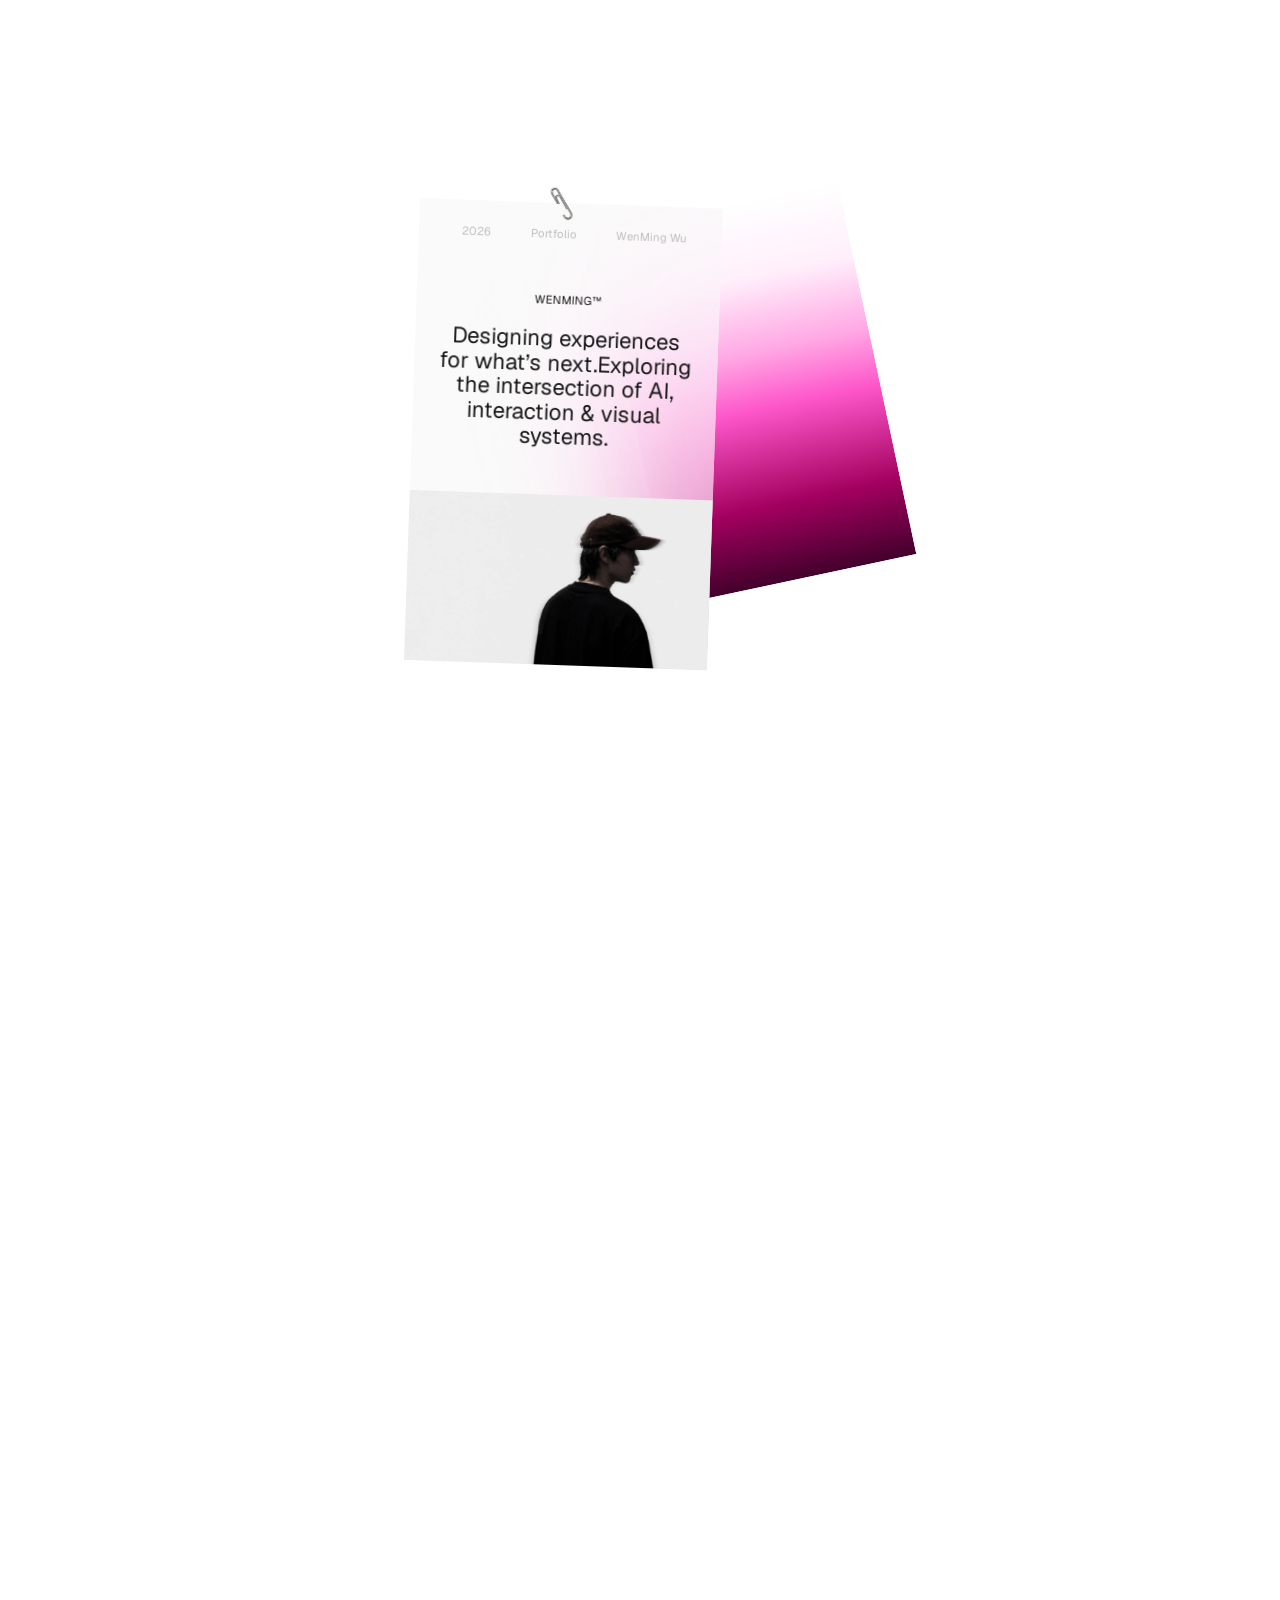
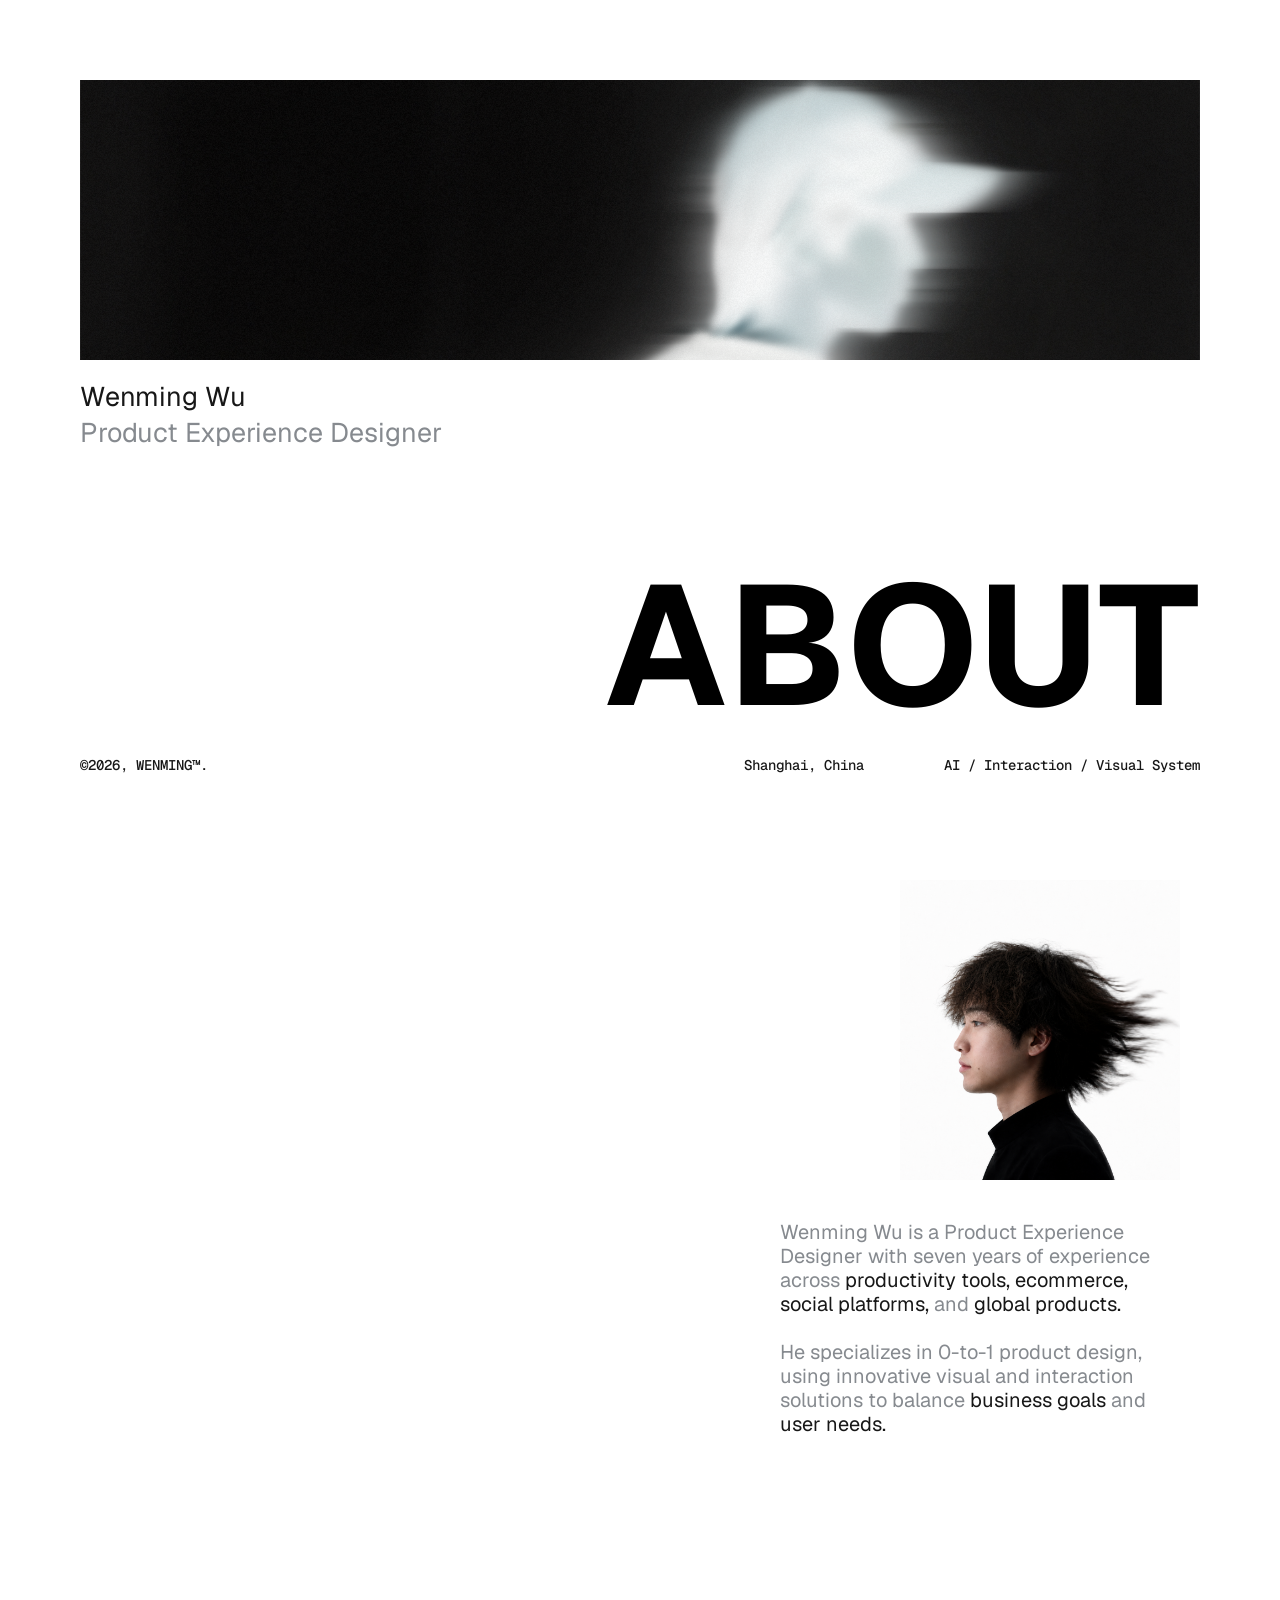
==== commit ba8797b9: "Release v1.3.1 desktop layout and image loading refinements" ====
--- a/index.html
+++ b/index.html
@@ -2,14 +2,14 @@
 <html lang="zh-CN" class="has-story-site">
 <head>
   <meta charset="UTF-8">
-  <meta name="viewport" content="width=device-width, initial-scale=1.0">
+  <meta name="viewport" content="width=device-width, initial-scale=1.0, viewport-fit=cover">
   <meta name="description" content="Wu Wenming, product experience designer portfolio.">
   <title>Wu Wenming — Product Experience Designer</title>
   <link rel="preload" href="assets/fonts/Geist-Variable.woff2" as="font" type="font/woff2" crossorigin>
   <link rel="preload" href="assets/fonts/GeistMono-Variable.woff2" as="font" type="font/woff2" crossorigin>
   <link rel="preload" href="assets/portfolio-v7/hero-card-image-1600.webp" as="image" type="image/webp">
   <link rel="preload" href="assets/portfolio-v7/paperclip-hd-384.webp" as="image" type="image/webp">
-  <link rel="stylesheet" href="assets/portfolio-scroll/scroll-story.css?v=20260908-0232">
+  <link rel="stylesheet" href="assets/portfolio-scroll/scroll-story.css?v=20260910-153000">
   <script>
     if ('scrollRestoration' in history) history.scrollRestoration = 'manual';
     window.scrollTo(0, 0);
@@ -4620,21 +4620,21 @@
         </div>
 
         <div class="preview-stack" data-preview-stack aria-label="作品预览图集">
-          <figure class="preview-card" style="--card-width:800;--card-height:799;--target-y:0"><img data-src="assets/portfolio-scroll/preview-01.png?rev=2" width="2400" height="2397" alt="作品预览 1" decoding="async"></figure>
-          <figure class="preview-card" style="--card-width:800;--card-height:801;--target-y:811"><img data-src="assets/portfolio-scroll/preview-02.png?rev=2" width="2400" height="2403" alt="作品预览 2" decoding="async"></figure>
-          <figure class="preview-card" style="--card-width:800;--card-height:752;--target-y:1624"><img data-src="assets/portfolio-scroll/preview-03.png?rev=2" width="2400" height="2256" alt="作品预览 3" decoding="async"></figure>
-          <figure class="preview-card" style="--card-width:800;--card-height:520;--target-y:2388"><img data-src="assets/portfolio-scroll/preview-04.png?rev=2" width="2400" height="1560" alt="作品预览 4" decoding="async"></figure>
-          <figure class="preview-card" style="--card-width:800;--card-height:487;--target-y:2920"><img data-src="assets/portfolio-scroll/preview-05.png?rev=2" width="2400" height="1461" alt="作品预览 5" decoding="async"></figure>
-          <figure class="preview-card" style="--card-width:800;--card-height:546;--target-y:3419"><img data-src="assets/portfolio-scroll/preview-06.png?rev=2" width="2400" height="1638" alt="作品预览 6" decoding="async"></figure>
-          <figure class="preview-card" style="--card-width:800;--card-height:1198;--target-y:3977"><img data-src="assets/portfolio-scroll/preview-07.png?rev=2" width="2400" height="3594" alt="作品预览 7" decoding="async"></figure>
-          <figure class="preview-card" style="--card-width:800;--card-height:652;--target-y:5187"><img data-src="assets/portfolio-scroll/preview-08.png?rev=2" width="2400" height="1956" alt="作品预览 8" decoding="async"></figure>
-          <figure class="preview-card" style="--card-width:800;--card-height:604;--target-y:5851"><img data-src="assets/portfolio-scroll/preview-09.png?rev=2" width="2400" height="1812" alt="作品预览 9" decoding="async"></figure>
-          <figure class="preview-card" style="--card-width:800;--card-height:744;--target-y:6467"><img data-src="assets/portfolio-scroll/preview-10.png?rev=2" width="2400" height="2232" alt="作品预览 10" decoding="async"></figure>
-          <figure class="preview-card" style="--card-width:800;--card-height:518;--target-y:7223"><img data-src="assets/portfolio-scroll/preview-11.png?rev=2" width="2400" height="1554" alt="作品预览 11" decoding="async"></figure>
-          <figure class="preview-card" style="--card-width:800;--card-height:496;--target-y:7753"><img data-src="assets/portfolio-scroll/preview-12.png?rev=2" width="2400" height="1488" alt="作品预览 12" decoding="async"></figure>
-          <figure class="preview-card" style="--card-width:800;--card-height:702;--target-y:8261"><img data-src="assets/portfolio-scroll/preview-13.png?rev=2" width="2400" height="2106" alt="作品预览 13" decoding="async"></figure>
-          <figure class="preview-card" style="--card-width:800;--card-height:472;--target-y:8975"><img data-src="assets/portfolio-scroll/preview-14.png?rev=2" width="2400" height="1416" alt="作品预览 14" decoding="async"></figure>
-          <figure class="preview-card" style="--card-width:800;--card-height:791;--target-y:9459"><img data-src="assets/portfolio-scroll/preview-15.png?rev=3" width="2400" height="2373" alt="作品预览 15" decoding="async"></figure>
+          <figure class="preview-card" style="--card-width:800;--card-height:799;--target-y:0"><img data-src="assets/portfolio-scroll/preview-01.png?rev=2" data-src-mobile="assets/portfolio-scroll/preview-01-mobile.webp?rev=1" width="2400" height="2397" alt="作品预览 1" decoding="async"></figure>
+          <figure class="preview-card" style="--card-width:800;--card-height:801;--target-y:811"><img data-src="assets/portfolio-scroll/preview-02.png?rev=2" data-src-mobile="assets/portfolio-scroll/preview-02-mobile.webp?rev=1" width="2400" height="2403" alt="作品预览 2" decoding="async"></figure>
+          <figure class="preview-card" style="--card-width:800;--card-height:752;--target-y:1624"><img data-src="assets/portfolio-scroll/preview-03.png?rev=2" data-src-mobile="assets/portfolio-scroll/preview-03-mobile.webp?rev=1" width="2400" height="2256" alt="作品预览 3" decoding="async"></figure>
+          <figure class="preview-card" style="--card-width:800;--card-height:520;--target-y:2388"><img data-src="assets/portfolio-scroll/preview-04.png?rev=2" data-src-mobile="assets/portfolio-scroll/preview-04-mobile.webp?rev=1" width="2400" height="1560" alt="作品预览 4" decoding="async"></figure>
+          <figure class="preview-card" style="--card-width:800;--card-height:487;--target-y:2920"><img data-src="assets/portfolio-scroll/preview-05.png?rev=2" data-src-mobile="assets/portfolio-scroll/preview-05-mobile.webp?rev=1" width="2400" height="1461" alt="作品预览 5" decoding="async"></figure>
+          <figure class="preview-card" style="--card-width:800;--card-height:546;--target-y:3419"><img data-src="assets/portfolio-scroll/preview-06.png?rev=2" data-src-mobile="assets/portfolio-scroll/preview-06-mobile.webp?rev=1" width="2400" height="1638" alt="作品预览 6" decoding="async"></figure>
+          <figure class="preview-card" style="--card-width:800;--card-height:1198;--target-y:3977"><img data-src="assets/portfolio-scroll/preview-07.png?rev=2" data-src-mobile="assets/portfolio-scroll/preview-07-mobile.webp?rev=1" width="2400" height="3594" alt="作品预览 7" decoding="async"></figure>
+          <figure class="preview-card" style="--card-width:800;--card-height:652;--target-y:5187"><img data-src="assets/portfolio-scroll/preview-08.png?rev=2" data-src-mobile="assets/portfolio-scroll/preview-08-mobile.webp?rev=1" width="2400" height="1956" alt="作品预览 8" decoding="async"></figure>
+          <figure class="preview-card" style="--card-width:800;--card-height:604;--target-y:5851"><img data-src="assets/portfolio-scroll/preview-09.png?rev=2" data-src-mobile="assets/portfolio-scroll/preview-09-mobile.webp?rev=1" width="2400" height="1812" alt="作品预览 9" decoding="async"></figure>
+          <figure class="preview-card" style="--card-width:800;--card-height:744;--target-y:6467"><img data-src="assets/portfolio-scroll/preview-10.png?rev=2" data-src-mobile="assets/portfolio-scroll/preview-10-mobile.webp?rev=1" width="2400" height="2232" alt="作品预览 10" decoding="async"></figure>
+          <figure class="preview-card" style="--card-width:800;--card-height:518;--target-y:7223"><img data-src="assets/portfolio-scroll/preview-11.png?rev=2" data-src-mobile="assets/portfolio-scroll/preview-11-mobile.webp?rev=1" width="2400" height="1554" alt="作品预览 11" decoding="async"></figure>
+          <figure class="preview-card" style="--card-width:800;--card-height:496;--target-y:7753"><img data-src="assets/portfolio-scroll/preview-12.png?rev=2" data-src-mobile="assets/portfolio-scroll/preview-12-mobile.webp?rev=1" width="2400" height="1488" alt="作品预览 12" decoding="async"></figure>
+          <figure class="preview-card" style="--card-width:800;--card-height:702;--target-y:8261"><img data-src="assets/portfolio-scroll/preview-13.png?rev=2" data-src-mobile="assets/portfolio-scroll/preview-13-mobile.webp?rev=1" width="2400" height="2106" alt="作品预览 13" decoding="async"></figure>
+          <figure class="preview-card" style="--card-width:800;--card-height:472;--target-y:8975"><img data-src="assets/portfolio-scroll/preview-14.png?rev=2" data-src-mobile="assets/portfolio-scroll/preview-14-mobile.webp?rev=1" width="2400" height="1416" alt="作品预览 14" decoding="async"></figure>
+          <figure class="preview-card" style="--card-width:800;--card-height:791;--target-y:9459"><img data-src="assets/portfolio-scroll/preview-15.png?rev=3" data-src-mobile="assets/portfolio-scroll/preview-15-mobile.webp?rev=1" width="2400" height="2373" alt="作品预览 15" decoding="async"></figure>
         </div>
 
         <div class="story-scroll-tip preview-end-tip" data-scroll-tip>
@@ -4647,7 +4647,7 @@
       <div class="story-about-intro">
       <div class="story-sticky story-about-scene">
       <div class="story-about-hero">
-        <div class="story-about-mask"><img data-src="assets/portfolio-scroll/about-hero-source.png" width="1672" height="941" alt="吴文明动态肖像横幅" decoding="async"></div>
+        <div class="story-about-mask"><img data-src="assets/portfolio-scroll/about-hero-source.png" data-src-mobile="assets/portfolio-scroll/about-hero.png" width="1672" height="941" alt="吴文明动态肖像横幅" decoding="async"></div>
         <div class="story-about-identity"><p>Wenming Wu</p><p>Product Experience Designer</p></div>
       </div>
 
@@ -4665,7 +4665,7 @@
 
       <div class="story-about-body">
         <div class="story-about-profile">
-          <div class="story-about-portrait"><img data-src="assets/portfolio-scroll/about-portrait-source.png" width="1448" height="1086" alt="吴文明肖像" decoding="async"></div>
+          <div class="story-about-portrait"><img data-src="assets/portfolio-scroll/about-portrait-source.png?rev=2" data-src-mobile="assets/portfolio-scroll/about-portrait-source.png?rev=2" width="1448" height="1086" alt="吴文明肖像" decoding="async"></div>
           <div class="story-about-copy">
             <p>Wenming Wu is a Product Experience Designer with seven years of experience across <strong>productivity tools, ecommerce, social platforms,</strong> and <strong>global products.</strong></p>
             <p>He specializes in 0-to-1 product design, using innovative visual and interaction solutions to balance <strong>business goals</strong> and <strong>user needs.</strong></p>
@@ -6259,6 +6259,6 @@
       updateActiveNav();
     }, 500);
   </script>
-  <script src="assets/portfolio-scroll/scroll-story.js?v=20260908-0230"></script>
+  <script src="assets/portfolio-scroll/scroll-story.js?v=20260910-153000"></script>
 </body>
 </html>
--- a/assets/portfolio-scroll/scroll-story.css
+++ b/assets/portfolio-scroll/scroll-story.css
@@ -5,10 +5,18 @@
   --story-gutter: 80px;
   --story-max-width: 2560px;
   --story-ease: cubic-bezier(0.22, 1, 0.36, 1);
+  --story-viewport-height: 100dvh;
 }
 
 html.has-story-site {
   overflow-x: clip;
+  min-height: 100%;
+  overscroll-behavior-y: none;
+  background: #fff;
+}
+
+html.is-story-scroll-locked {
+  overflow: hidden;
 }
 
 body > .topbar,
@@ -24,12 +32,15 @@
 
 body.has-story-site {
   overflow-x: visible;
+  min-height: 100dvh;
+  overscroll-behavior-y: none;
 }
 
 .story-site {
   position: relative;
   z-index: 1;
   width: 100%;
+  min-height: 100dvh;
   color: var(--story-ink);
   background: #fff;
 }
@@ -37,7 +48,13 @@
 .story-site img {
   width: 100%;
   height: 100%;
+  background-color: var(--story-image-placeholder, #f5f5f5);
   object-fit: cover;
+  transition: background-color 180ms ease;
+}
+
+.story-site img.is-story-image-loaded {
+  background-color: transparent;
 }
 
 .story-topbar {
@@ -127,12 +144,14 @@
   position: sticky;
   top: 0;
   width: 100%;
-  height: 100svh;
+  height: var(--story-viewport-height);
+  min-height: 100svh;
   overflow: hidden;
 }
 
 .story-home {
-  height: 100svh;
+  height: var(--story-viewport-height);
+  min-height: 100svh;
   background: #fff;
 }
 
@@ -286,6 +305,7 @@
   letter-spacing: 0;
   text-transform: uppercase;
   white-space: nowrap;
+  transition: font-variation-settings 90ms linear;
 }
 
 .story-title-letter {
@@ -416,6 +436,8 @@
 }
 
 .preview-stack {
+  --preview-list-y: 0px;
+  --preview-list-tilt: 0deg;
   position: absolute;
   top: 20vh;
   left: 50%;
@@ -448,6 +470,7 @@
   opacity: 1;
   animation: storyPreviewStackIn 1100ms cubic-bezier(0.22, 0.72, 0.24, 1) forwards;
   animation-delay: calc(1060ms + var(--stack-order) * 220ms);
+  will-change: transform, clip-path;
 }
 
 @keyframes storyPreviewStackIn {
@@ -501,13 +524,14 @@
 
 .story-about {
   z-index: 3;
-  margin-top: -100svh;
+  margin-top: calc(-1 * var(--story-viewport-height));
   padding: 0;
   background: transparent;
 }
 
 .story-about-intro {
-  height: 100svh;
+  height: var(--story-viewport-height);
+  min-height: 100svh;
   pointer-events: none;
 }
 
@@ -596,7 +620,7 @@
   align-items: center;
   font-size: 280px;
   color: #000;
-  transition: opacity 180ms var(--story-ease);
+  transition: opacity 180ms var(--story-ease), font-variation-settings 90ms linear;
   will-change: opacity, font-variation-settings;
 }
 
@@ -604,7 +628,7 @@
 
 .about-heading {
   position: absolute;
-  bottom: 24px;
+  bottom: max(24px, env(safe-area-inset-bottom));
   right: auto;
   left: 50%;
   width: min(calc(100% - var(--story-gutter) * 2), calc(var(--story-max-width) - var(--story-gutter) * 2));
@@ -615,7 +639,7 @@
 .about-persistent-meta {
   position: fixed;
   right: auto;
-  bottom: 24px;
+  bottom: max(24px, env(safe-area-inset-bottom));
   left: 50%;
   z-index: 20;
   width: min(calc(100% - var(--story-gutter) * 2), calc(var(--story-max-width) - var(--story-gutter) * 2));
@@ -660,7 +684,7 @@
   background: #fff;
   opacity: 1;
   transition: opacity 620ms var(--story-ease);
-  margin-top: max(80px, calc(var(--about-hero-end, 590px) + 400px - 100svh));
+  margin-top: max(80px, calc(var(--about-hero-end, 590px) + 400px - var(--story-viewport-height)));
   gap: 200px;
   width: 100%;
   max-width: var(--story-max-width);
@@ -718,6 +742,13 @@
   font-size: 36px;
   font-weight: 500;
   line-height: 43.2px;
+}
+
+@media (min-width: 901px) {
+  .story-experience > .story-subheading {
+    font-size: 32px;
+    line-height: 43.2px;
+  }
 }
 
 .story-experience-list {
@@ -801,8 +832,8 @@
 
 .story-about-end {
   position: relative;
-  height: 180svh;
-  margin-top: calc(332px - 50svh);
+  height: 180dvh;
+  margin-top: calc(332px - 50dvh);
   background: #fff;
 }
 
@@ -836,7 +867,7 @@
 .story-works {
   position: relative;
   z-index: 4;
-  margin-top: -100svh;
+  margin-top: calc(-1 * var(--story-viewport-height));
   padding-top: 0;
   background: transparent;
   opacity: 1;
@@ -1022,10 +1053,12 @@
   transition: color 260ms ease, background-color 260ms ease;
 }
 
-.story-contact-actions a:hover,
-.story-contact-actions button:hover {
-  color: #fff;
-  background: #171717;
+@media (hover: hover) and (pointer: fine) {
+  .story-contact-actions a:hover,
+  .story-contact-actions button:hover {
+    color: #fff;
+    background: #171717;
+  }
 }
 
 .story-contact-actions a:focus-visible,
@@ -1038,14 +1071,23 @@
   width: min(100%, var(--story-max-width));
   margin: 240px auto 0;
   overflow: hidden;
-  padding: 0 var(--story-gutter);
+  padding: 0 var(--story-gutter) max(24px, env(safe-area-inset-bottom));
+}
+
+@supports not (height: 100dvh) {
+  :root { --story-viewport-height: 100vh; }
+  body.has-story-site,
+  .story-site { min-height: 100vh; }
+  .story-about-end { height: 180vh; margin-top: calc(332px - 50vh); }
 }
 
 .story-footer-word {
   justify-content: center;
   margin-top: 32px;
+  overflow: visible;
   font-size: 260px;
   font-variation-settings: "wght" 100;
+  transition: font-variation-settings 90ms linear;
   will-change: font-variation-settings;
 }
 
@@ -1065,13 +1107,121 @@
 }
 
 @media (max-width: 900px) {
-  :root { --story-gutter: 24px; }
+  :root {
+    --story-gutter: clamp(16px, 6.15vw, 24px);
+    --story-mobile-content-gutter: clamp(24px, 8vw, 48px);
+  }
 
   .story-topbar {
+    position: fixed;
+    top: max(24px, env(safe-area-inset-top));
     grid-template-columns: auto minmax(0, 1fr);
-    min-height: 72px;
-    padding: 24px 16px 0;
+    min-height: 48px;
+    padding: 0 max(16px, env(safe-area-inset-right)) 0 max(16px, env(safe-area-inset-left));
     gap: 10px;
+    transform: translateX(-50%);
+    backface-visibility: hidden;
+  }
+
+  .story-site { touch-action: pan-y; }
+
+  .story-sticky,
+  .story-about-end-scene {
+    position: relative;
+    top: auto;
+    height: auto;
+    min-height: 0;
+    overflow: visible;
+  }
+
+  .story-home .story-home-scene,
+  .story-about-scene {
+    height: var(--story-viewport-height);
+    min-height: 100svh;
+    overflow: hidden;
+  }
+
+  .story-preview {
+    min-height: 0;
+    height: auto !important;
+    padding-top: 120px;
+  }
+
+  .story-preview-scene {
+    position: relative;
+    height: auto;
+    min-height: 0;
+    overflow: visible;
+  }
+
+  .about-persistent-meta {
+    position: fixed;
+    top: auto;
+    bottom: max(24px, env(safe-area-inset-bottom));
+    transform: translateX(-50%);
+    backface-visibility: hidden;
+  }
+
+  .preview-stack {
+    position: relative;
+    top: auto;
+    left: auto;
+    display: flex;
+    width: calc(100% - 32px) !important;
+    height: auto !important;
+    margin: 48px auto 0;
+    gap: 12px;
+    flex-direction: column;
+    perspective: none;
+    transform: none;
+    backface-visibility: visible;
+  }
+
+  .preview-card {
+    position: relative;
+    top: auto !important;
+    left: auto;
+    z-index: auto !important;
+    width: 100% !important;
+    height: auto !important;
+    aspect-ratio: var(--card-width) / var(--card-height);
+    visibility: visible !important;
+    opacity: 1 !important;
+    rotate: none;
+    transform: none !important;
+    clip-path: none !important;
+    animation: none !important;
+    transition: none;
+    backface-visibility: hidden;
+    contain: layout paint style;
+  }
+
+  .preview-card img {
+    width: 100%;
+    height: 100%;
+    object-fit: contain;
+  }
+
+  .preview-end-tip { display: none; }
+
+  .is-entered .story-title-letter {
+    animation: none;
+  }
+
+  .story-preview .story-title-letter,
+  .story-about .story-title-letter,
+  .story-works .story-title-letter {
+    transform: translateY(0);
+  }
+
+  .story-preview.is-returning-from-about .preview-heading .story-title-letter {
+    animation-duration: 600ms;
+    animation-delay: calc(var(--letter-index) * 28ms);
+  }
+
+  .story-preview.is-preview-intro .preview-card:nth-child(-n+5) {
+    animation-duration: 800ms;
+    animation-delay: calc(620ms + var(--stack-order) * 145ms);
   }
 
   .story-bio,
@@ -1079,6 +1229,18 @@
   .story-nav { justify-content: flex-end; }
   .story-brand,
   .story-nav button { font-size: 11px; }
+
+  .story-nav button {
+    appearance: none;
+    -webkit-appearance: none;
+    -webkit-tap-highlight-color: transparent;
+  }
+
+  .story-nav button:active,
+  .story-nav button:focus {
+    background: transparent;
+    box-shadow: none;
+  }
 
   .story-home-card {
     width: min(76vw, 369px);
@@ -1117,12 +1279,36 @@
   .story-footer-word {
     font-size: 84px;
     line-height: 0.96;
+    transition: none;
   }
 
   .preview-heading {
+    position: relative;
+    top: auto;
     right: auto;
+    bottom: auto;
     left: 50%;
-  }
+    display: flex;
+    flex-direction: column;
+    justify-content: flex-end;
+    height: auto;
+    padding-bottom: 0;
+    box-sizing: border-box;
+  }
+
+  .preview-heading .story-chapter-title {
+    height: auto;
+    justify-content: flex-start;
+  }
+
+  .preview-heading .story-chapter-meta {
+    margin-top: 20px;
+    opacity: 1;
+    transform: none;
+    transition: none;
+  }
+
+  .about-big-title { transition: none; }
 
   .story-chapter-meta,
   .story-footer-meta {
@@ -1133,52 +1319,118 @@
 
   .story-meta-group { gap: 16px; }
 
+  .story-about {
+    margin-top: 160px;
+    background: #fff;
+  }
+  .story-about-scene { opacity: 1; }
   .story-about-hero { padding-top: 120px; }
-  .story-about-mask { height: min(28svh, 220px); }
+  .story-about-mask { height: min(22svh, 180px); }
+  .story-about-mask { transition-duration: 850ms; }
+  .story-about-mask img { transition-duration: 950ms; }
   .story-about-mask img { object-position: 70% center; }
-  .story-about-identity { font-size: 24px; line-height: 30px; }
+  .story-about-identity {
+    opacity: 1;
+    font-size: 24px;
+    line-height: 30px;
+    transform: none;
+    transition: none;
+  }
   .about-big-title { height: 1.3em; }
+  .story-about.is-entered .about-big-title .story-title-letter {
+    animation-delay: calc(300ms + var(--letter-index) * 28ms);
+  }
   .story-about-body { margin-top: 0; gap: 200px; }
   .story-about-profile,
   .story-experience,
   .story-skills,
   .story-contact-block {
-    width: calc(100% - 96px);
-    margin-right: 48px;
-    margin-left: 48px;
+    width: calc(100% - var(--story-mobile-content-gutter) * 2);
+    margin-right: var(--story-mobile-content-gutter);
+    margin-left: var(--story-mobile-content-gutter);
   }
 
   .story-about-profile { gap: 32px; }
-  .story-about-portrait { width: 60vw; max-width: 280px; height: auto; aspect-ratio: 14 / 15; }
+  .story-about-portrait { width: min(57.6vw, 224px); max-width: 100%; height: auto; aspect-ratio: 14 / 15; }
   .story-about-copy { font-size: 16px; line-height: 22px; }
-  .story-subheading { margin-bottom: 40px; font-size: 24px; line-height: 30px; }
-  .story-experience-list { gap: 32px; }
-  .story-experience-row { gap: 16px; font-size: 16px; line-height: 24px; }
-  .story-experience-row p { margin-top: 6px; }
-  .story-experience-logo { min-width: 72px; font-size: 12px; }
+  .story-subheading { margin-bottom: 40px; font-size: 28px; line-height: 34px; }
+  .story-experience-list { gap: 40px; }
+  .story-experience-row {
+    display: grid;
+    grid-template-columns: minmax(0, 1fr) auto;
+    min-height: 0;
+    gap: 16px;
+    align-items: start;
+    font-size: 16px;
+    line-height: 22px;
+  }
+  .story-experience-row p {
+    max-width: 100%;
+    margin-top: 8px;
+    overflow-wrap: break-word;
+  }
+  .story-experience-logo { min-width: 64px; font-size: 12px; }
   .story-experience-logo img { max-width: 72px; max-height: 22px; }
-  .story-skills { gap: 24px; }
-  .story-skills .story-subheading { font-size: 24px; line-height: 30px; }
-  .story-skills-list { width: 190px; font-size: 24px; line-height: 30px; }
-
-  .story-about-end { height: 170svh; margin-top: calc(290px - 50svh); }
+  .story-museum-logo { width: 112px; gap: 6px; }
+  .story-museum-logo img:first-child { width: 40px; height: auto; }
+  .story-museum-logo img:last-child { width: 66px; height: auto; margin-top: 4px; }
+  .story-skills {
+    display: grid;
+    grid-template-columns: auto minmax(0, 1fr);
+    gap: 24px;
+    align-items: start;
+  }
+  .story-skills .story-subheading { font-size: 28px; line-height: 34px; }
+  .story-skills-list { width: auto; min-width: 0; font-size: 24px; line-height: 32px; }
+
+  .story-about-end {
+    height: auto;
+    min-height: 0;
+    margin-top: 200px;
+  }
+  .story-about-end-scene {
+    min-height: 0;
+    overflow: visible;
+  }
   .about-end-tip { bottom: 18%; }
 
-  .story-works { padding-top: 0; }
+  .story-works {
+    margin-top: 200px;
+    padding-top: 0;
+    background: #fff;
+    transition: none;
+  }
   .story-works-heading {
     height: min(45.5svh, 312px);
     padding: 72px 16px 0;
+    visibility: visible;
   }
   .story-works-heading .story-chapter-title {
-    height: calc(min(45.5svh, 312px) - 126px);
-    line-height: 0.96;
-  }
-  .story-works-heading .story-chapter-meta { margin-top: 16px; }
+    height: 0.92em;
+    line-height: 0.92;
+  }
+  .story-works-heading .story-chapter-meta {
+    margin-top: 20px;
+    opacity: 1;
+    transform: none;
+    transition: none;
+  }
   .story-work-grid {
     grid-template-columns: 1fr;
     margin-top: 56px;
     padding: 0;
     gap: 56px;
+  }
+
+  .story-work-card {
+    opacity: 1;
+    filter: none;
+    transform: none;
+    transition: none;
+  }
+
+  .story-works.is-cards-entered .story-work-card {
+    transition-delay: calc(var(--card-index) * 60ms);
   }
 
   .story-work-index,
@@ -1191,9 +1443,35 @@
   .story-contact-actions { grid-template-columns: 1fr; gap: 12px; }
   .story-contact-actions a,
   .story-contact-actions button { height: 52px; font-size: 12px; }
+  .story-contact-actions a:active,
+  .story-contact-actions button:active {
+    color: #fff;
+    background: #171717;
+    transition: none;
+  }
   .story-footer { margin-top: 240px; }
   .story-footer-meta { flex-direction: column; gap: 10px; align-items: flex-start; }
   .story-footer-word { margin-top: 28px; }
+}
+
+@media (max-width: 480px) {
+  .story-chapter-meta,
+  .story-footer-meta { font-size: 9px; line-height: 14px; }
+  .story-meta-group { gap: 10px; }
+  .story-experience-logo { min-width: 56px; }
+  .story-museum-logo { width: 96px; gap: 5px; }
+  .story-museum-logo img:first-child { width: 34px; }
+  .story-museum-logo img:last-child { width: 57px; }
+  .story-skills { gap: 16px; }
+  .story-skills .story-subheading { font-size: 28px; line-height: 34px; }
+  .story-skills-list { font-size: 22px; line-height: 29px; }
+}
+
+@supports not (height: 100dvh) {
+  @media (max-width: 900px) {
+    .story-about-mask { height: min(28vh, 220px); }
+    .story-about-end { height: 170vh; margin-top: calc(290px - 50vh); }
+  }
 }
 
 @media (prefers-reduced-motion: reduce) {
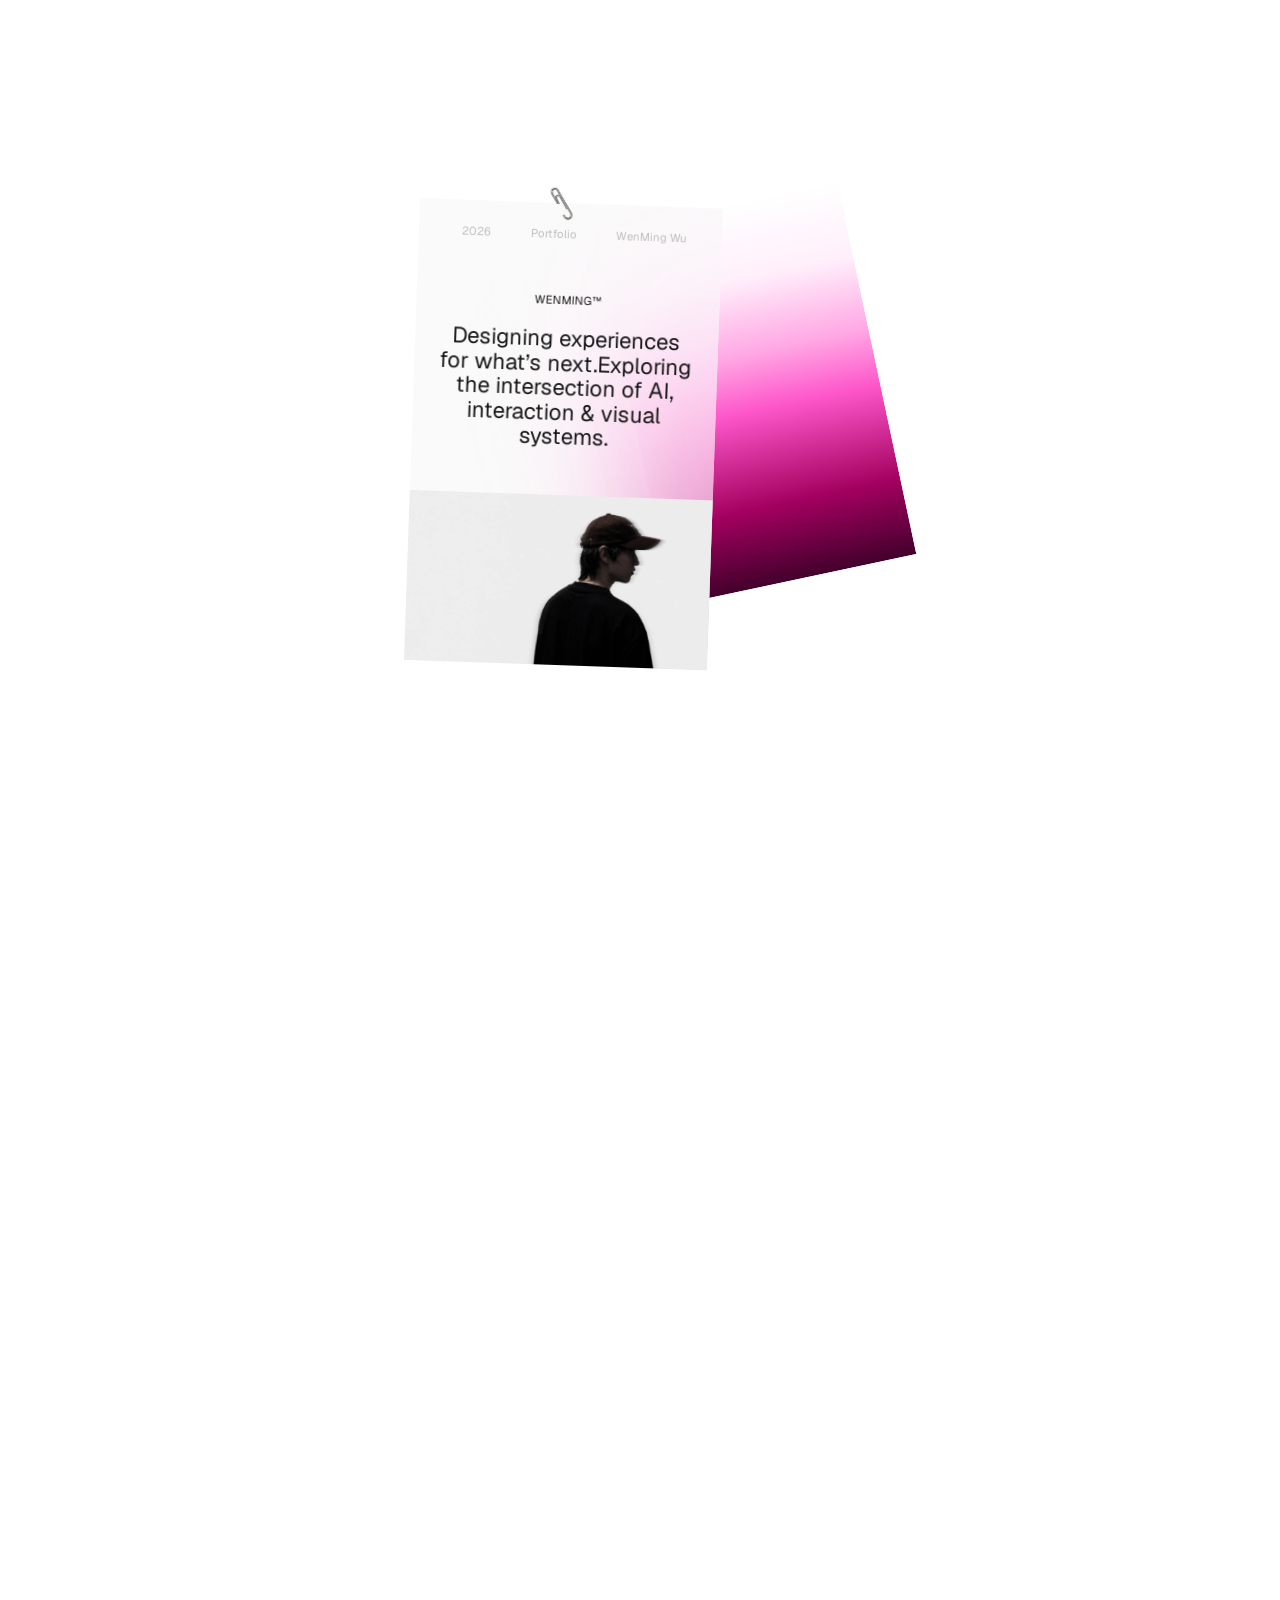
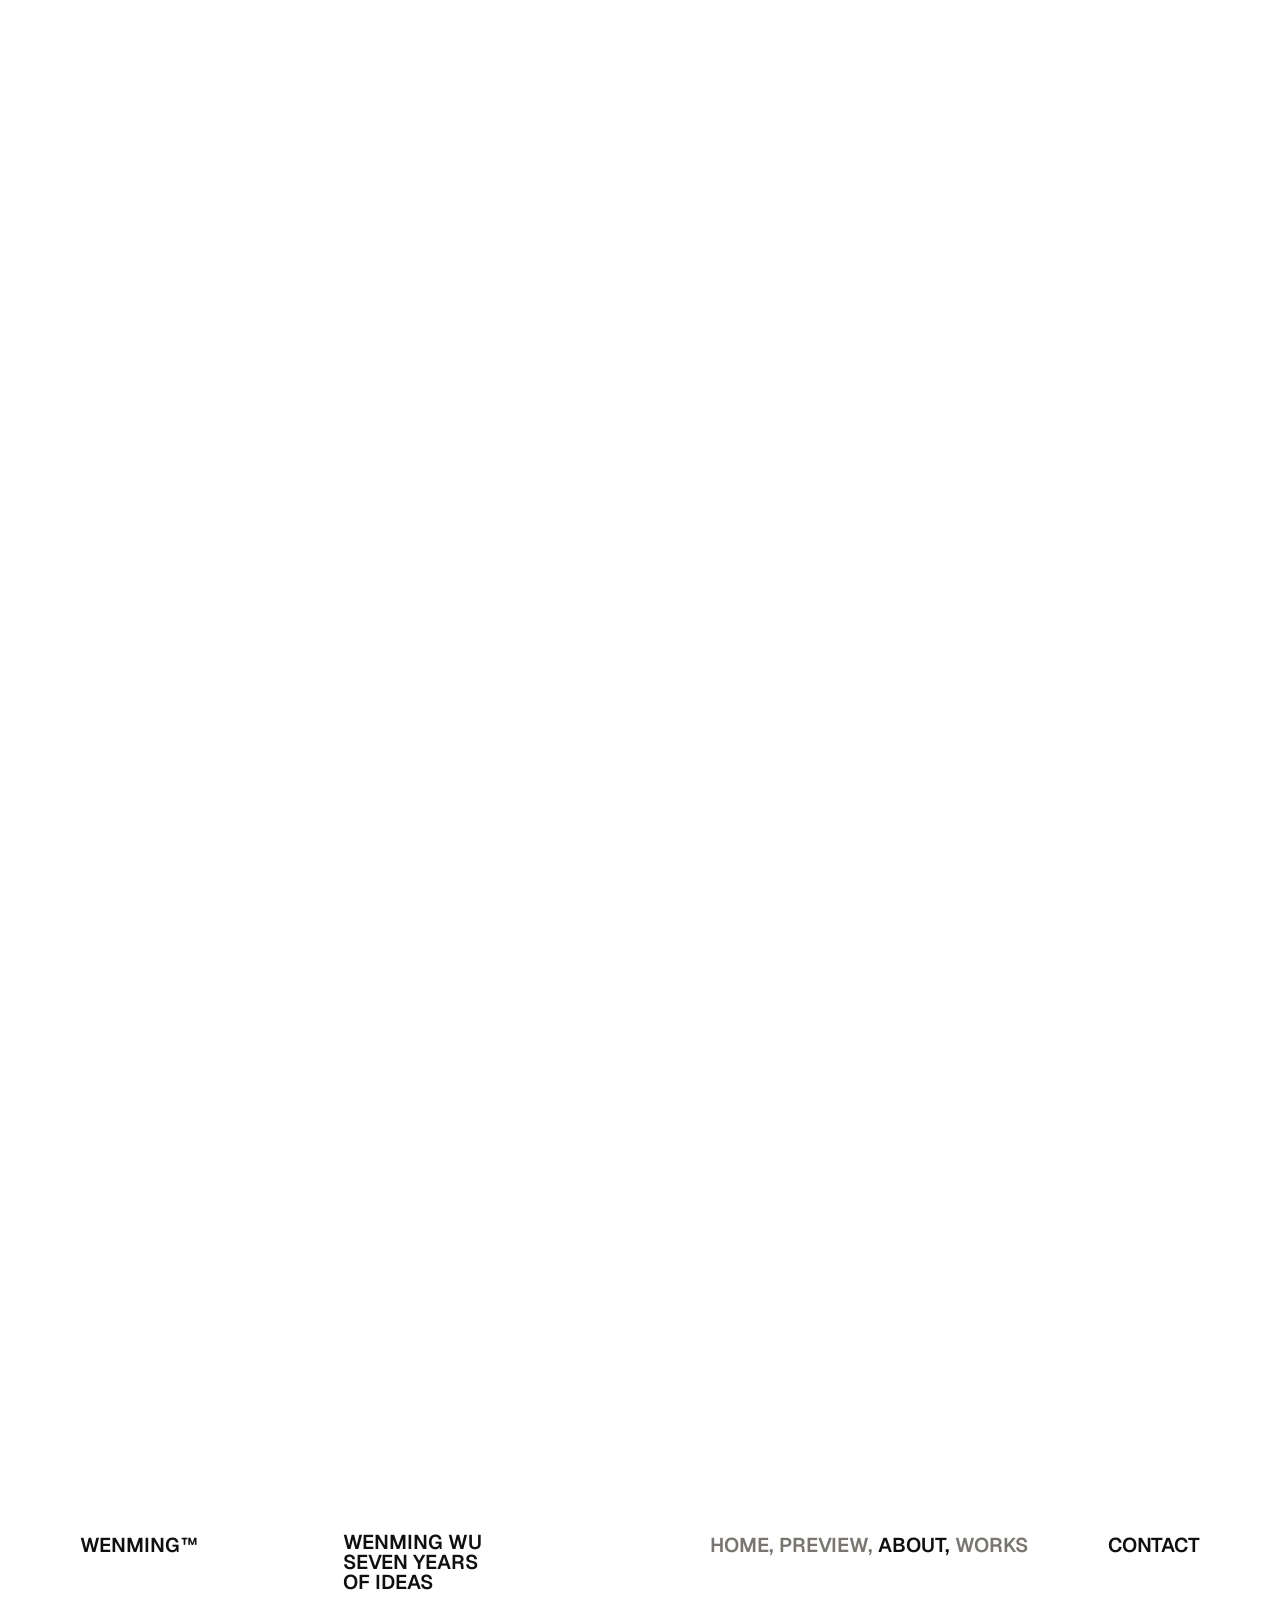
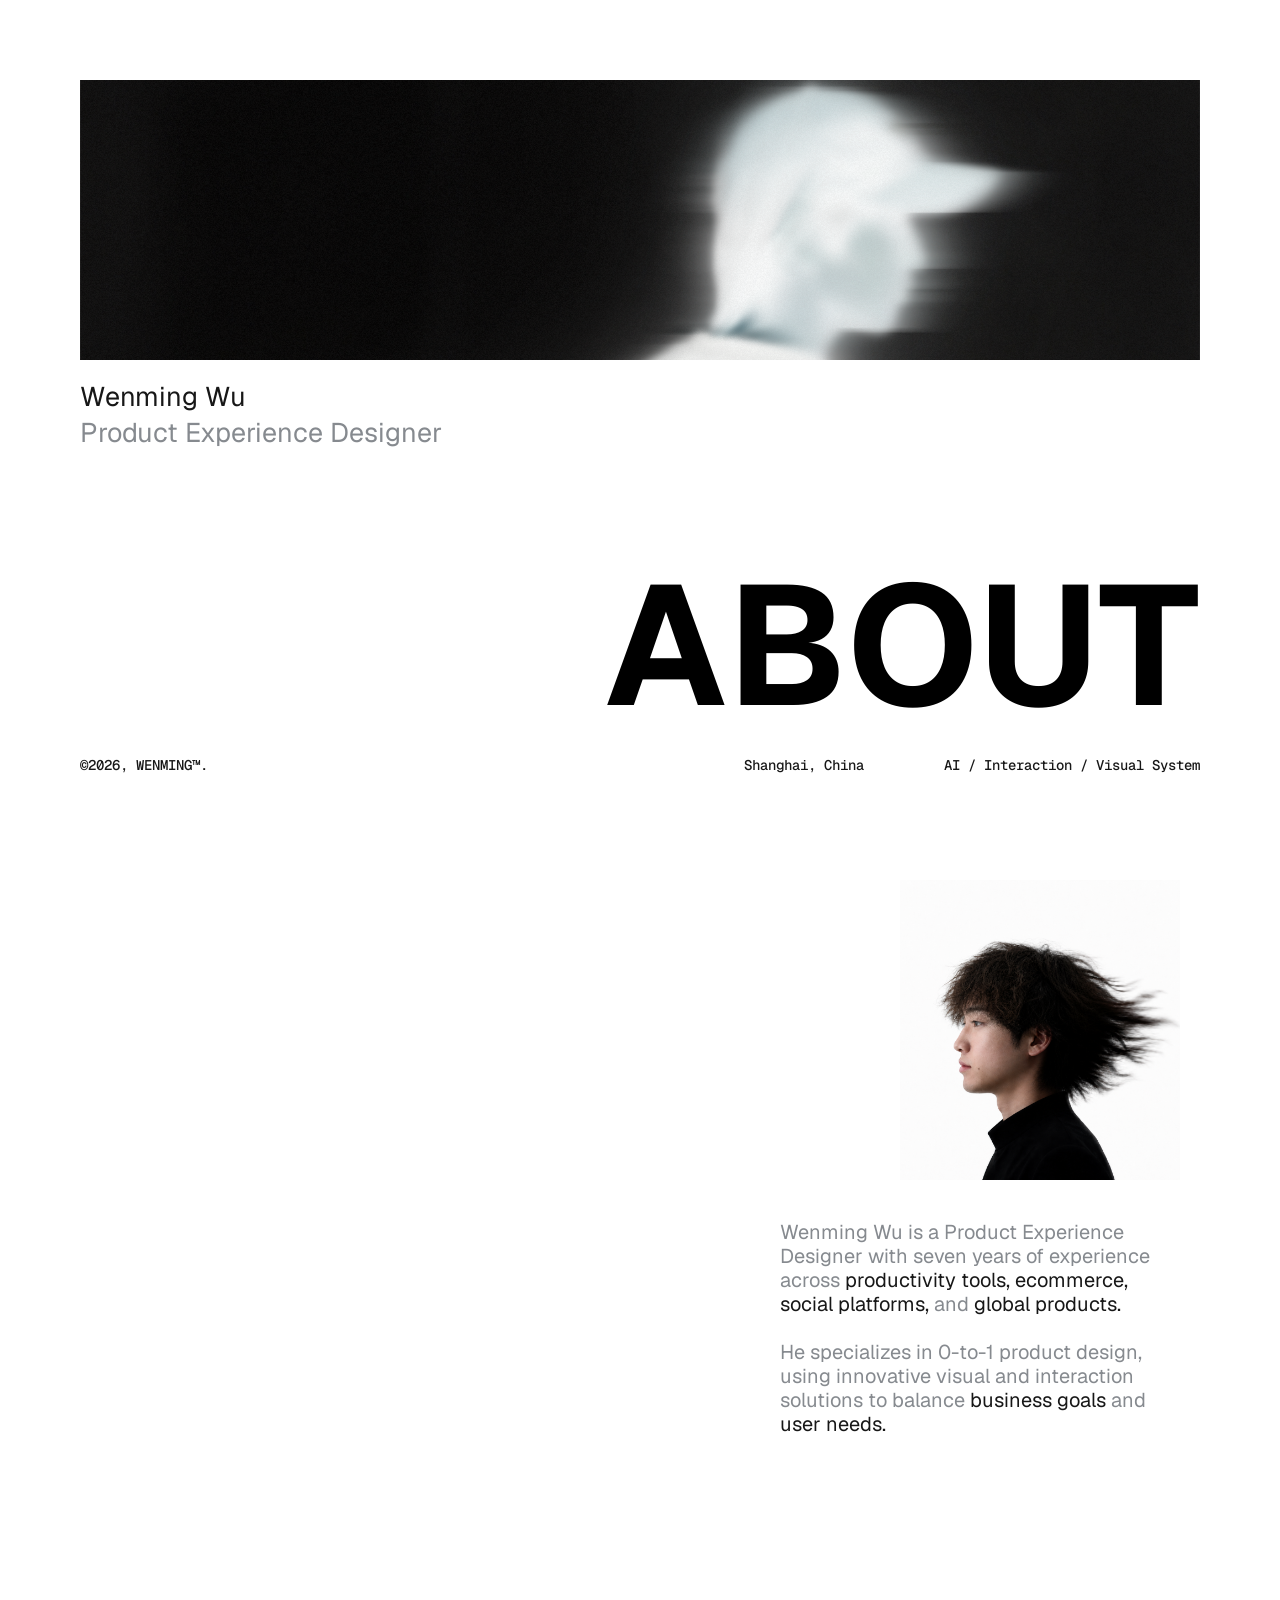
==== commit f8ee535f: "Release v1.3.2 reverse transition and footer alignment fixes" ====
--- a/index.html
+++ b/index.html
@@ -9,7 +9,7 @@
   <link rel="preload" href="assets/fonts/GeistMono-Variable.woff2" as="font" type="font/woff2" crossorigin>
   <link rel="preload" href="assets/portfolio-v7/hero-card-image-1600.webp" as="image" type="image/webp">
   <link rel="preload" href="assets/portfolio-v7/paperclip-hd-384.webp" as="image" type="image/webp">
-  <link rel="stylesheet" href="assets/portfolio-scroll/scroll-story.css?v=20260910-153000">
+  <link rel="stylesheet" href="assets/portfolio-scroll/scroll-story.css?v=20260911-103000">
   <script>
     if ('scrollRestoration' in history) history.scrollRestoration = 'manual';
     window.scrollTo(0, 0);
@@ -6259,6 +6259,6 @@
       updateActiveNav();
     }, 500);
   </script>
-  <script src="assets/portfolio-scroll/scroll-story.js?v=20260910-153000"></script>
+  <script src="assets/portfolio-scroll/scroll-story.js?v=20260911-103000"></script>
 </body>
 </html>
--- a/assets/portfolio-scroll/scroll-story.css
+++ b/assets/portfolio-scroll/scroll-story.css
@@ -874,7 +874,8 @@
   transition: opacity 620ms var(--story-ease);
 }
 
-.story-works.is-returning { opacity: 0; }
+.story-works.is-returning,
+.story-works.is-suspended { opacity: 0; }
 
 .story-works-heading {
   position: relative;
